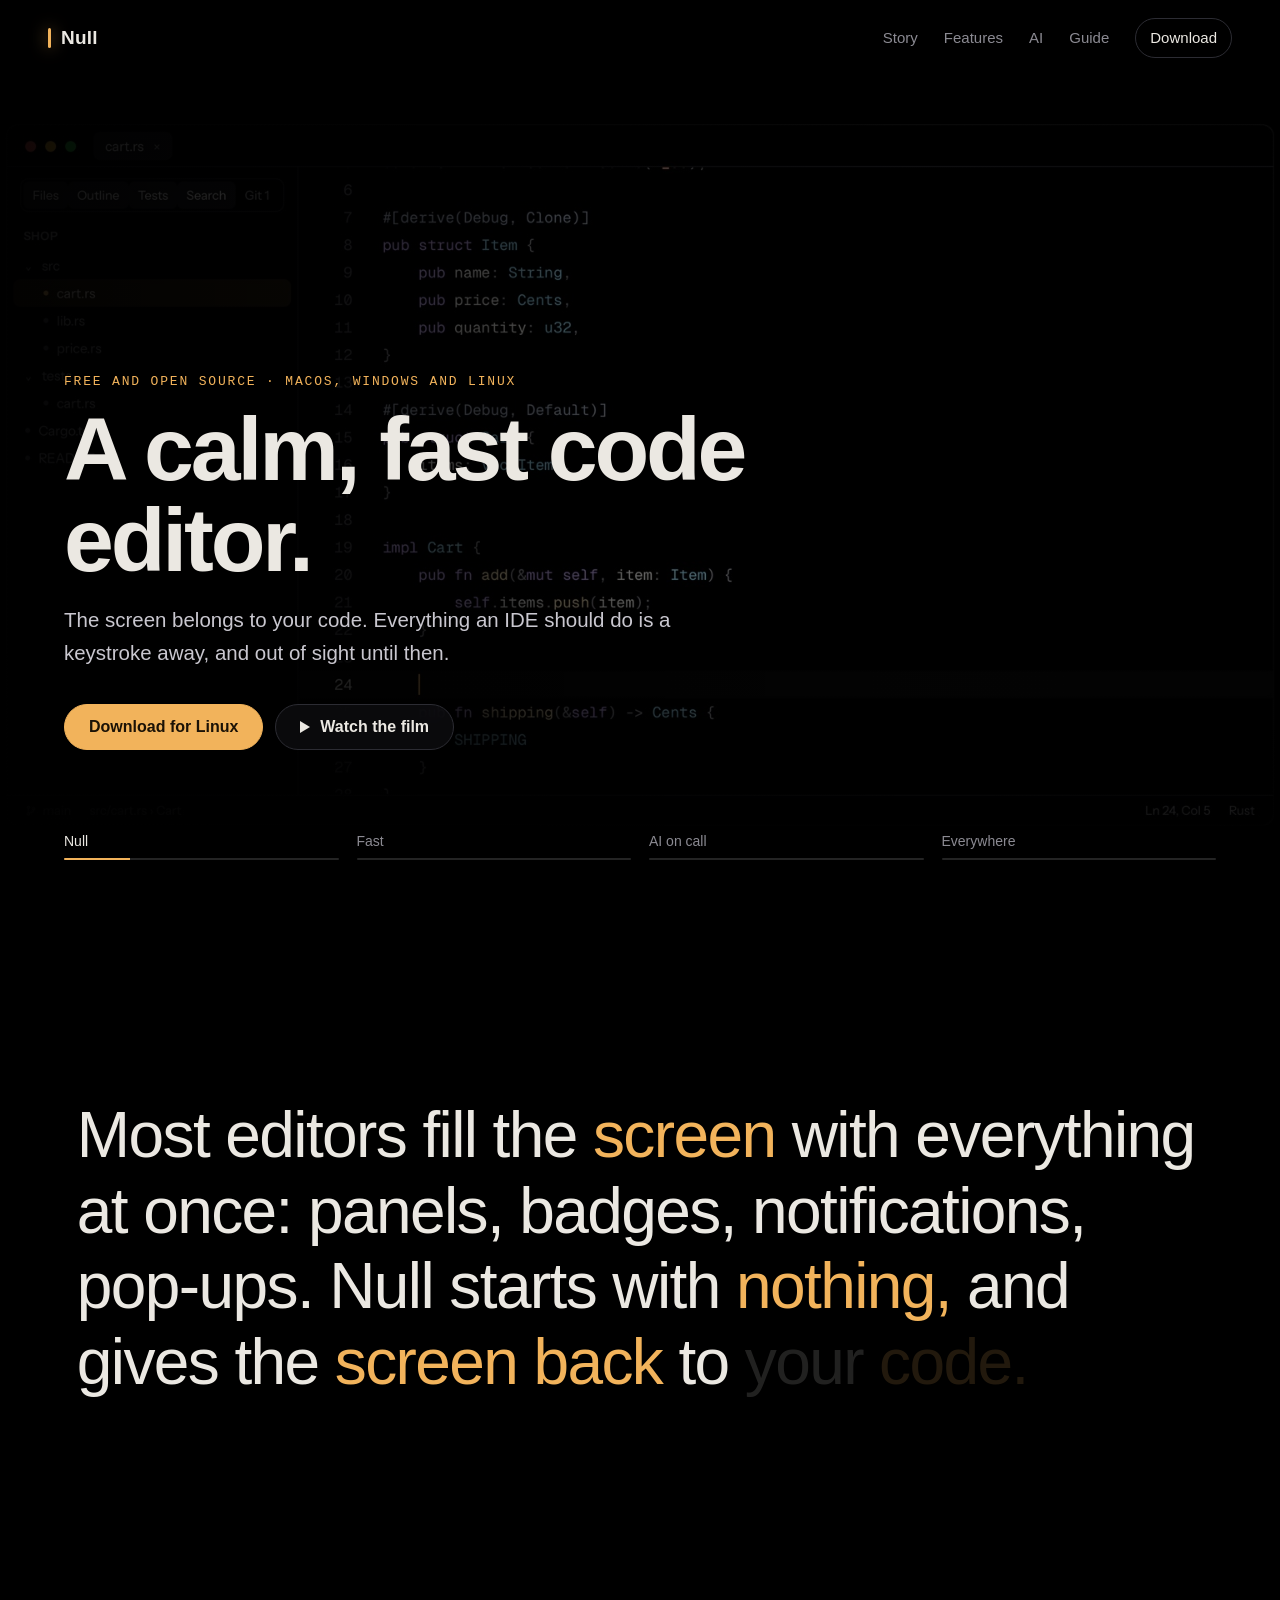
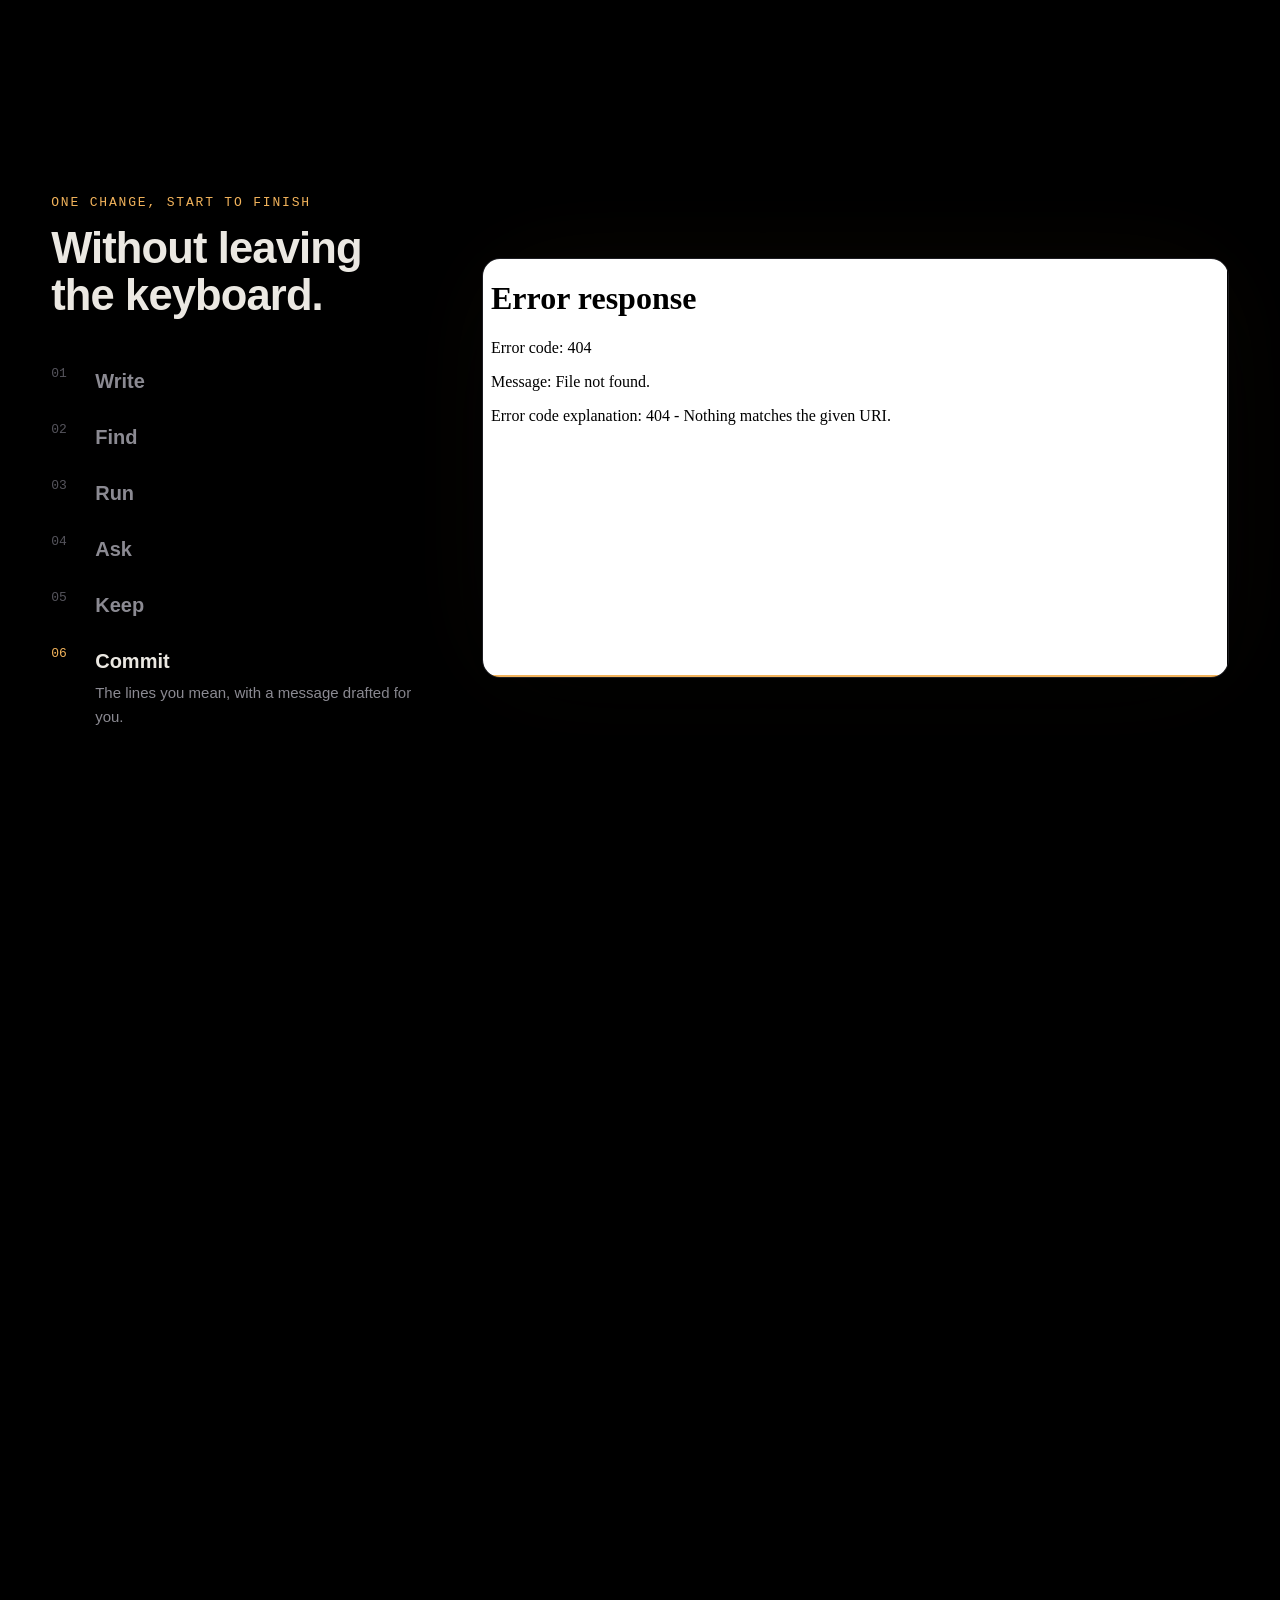
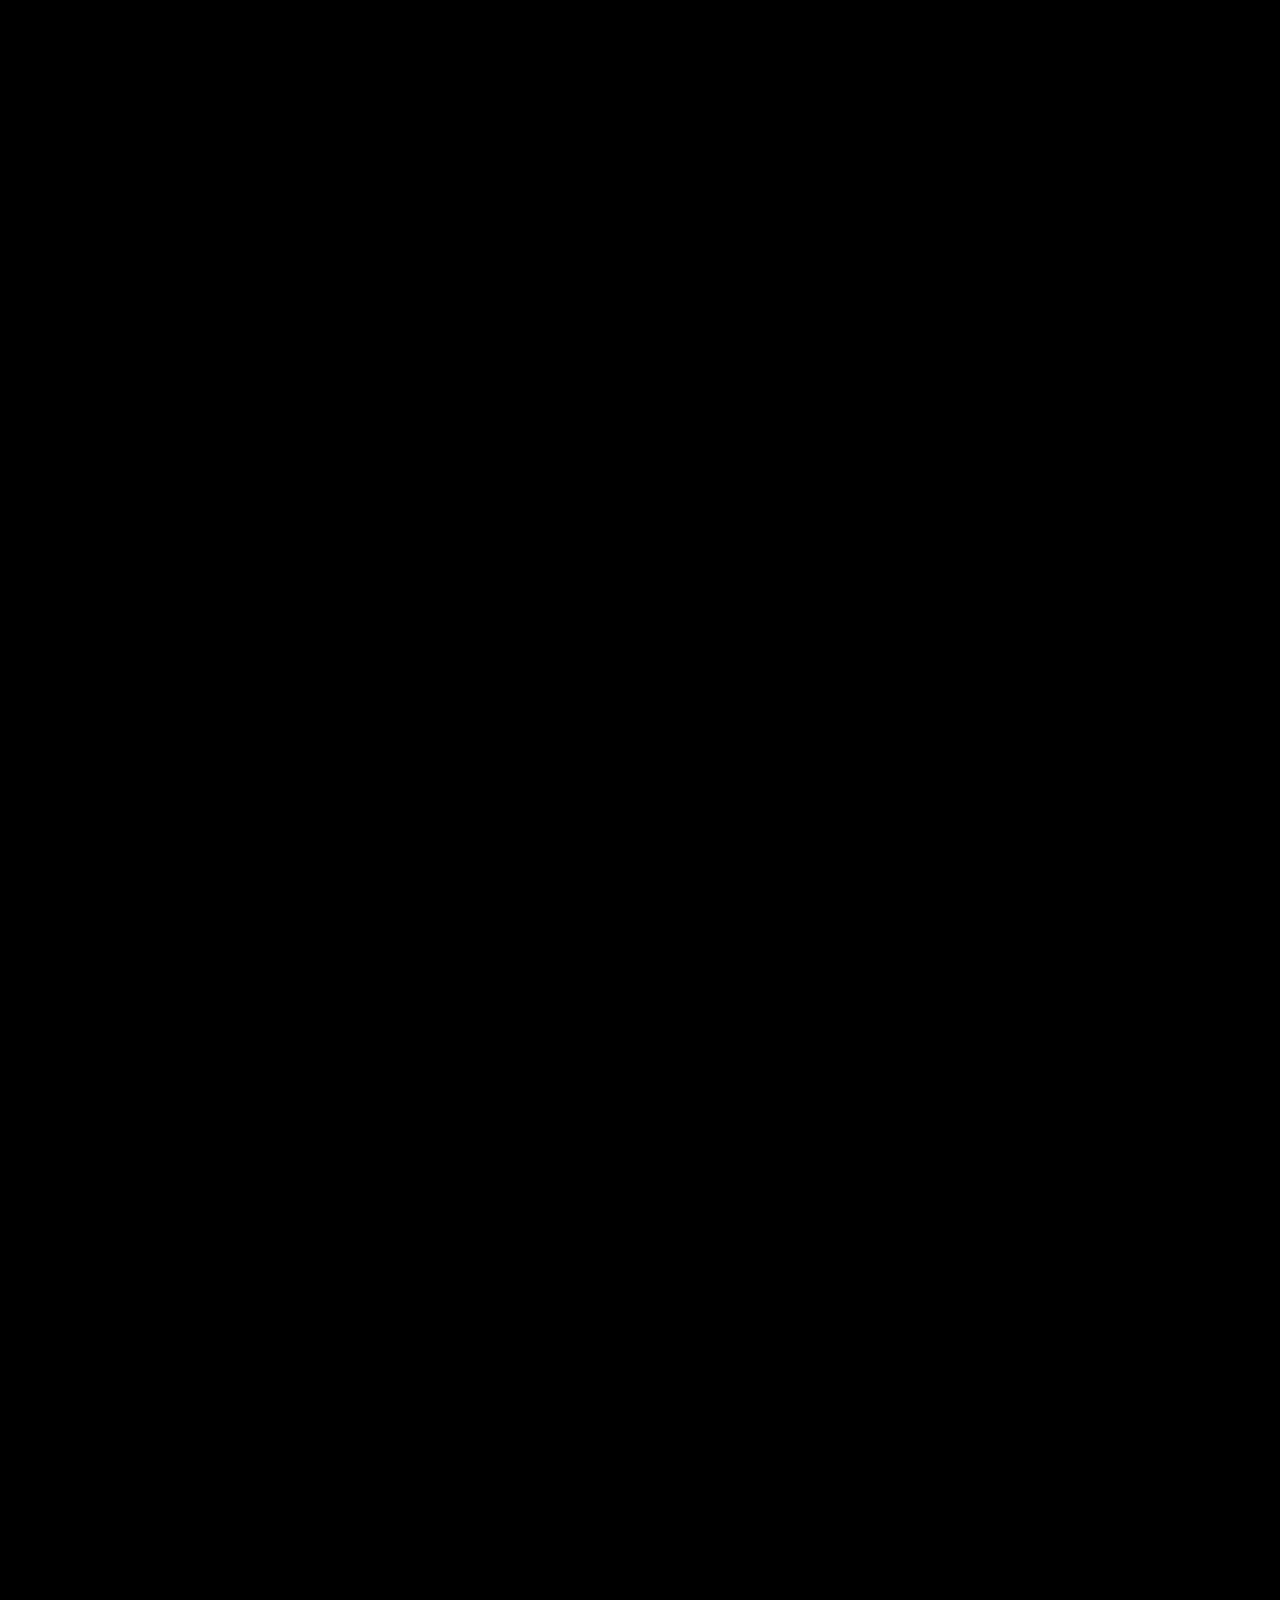
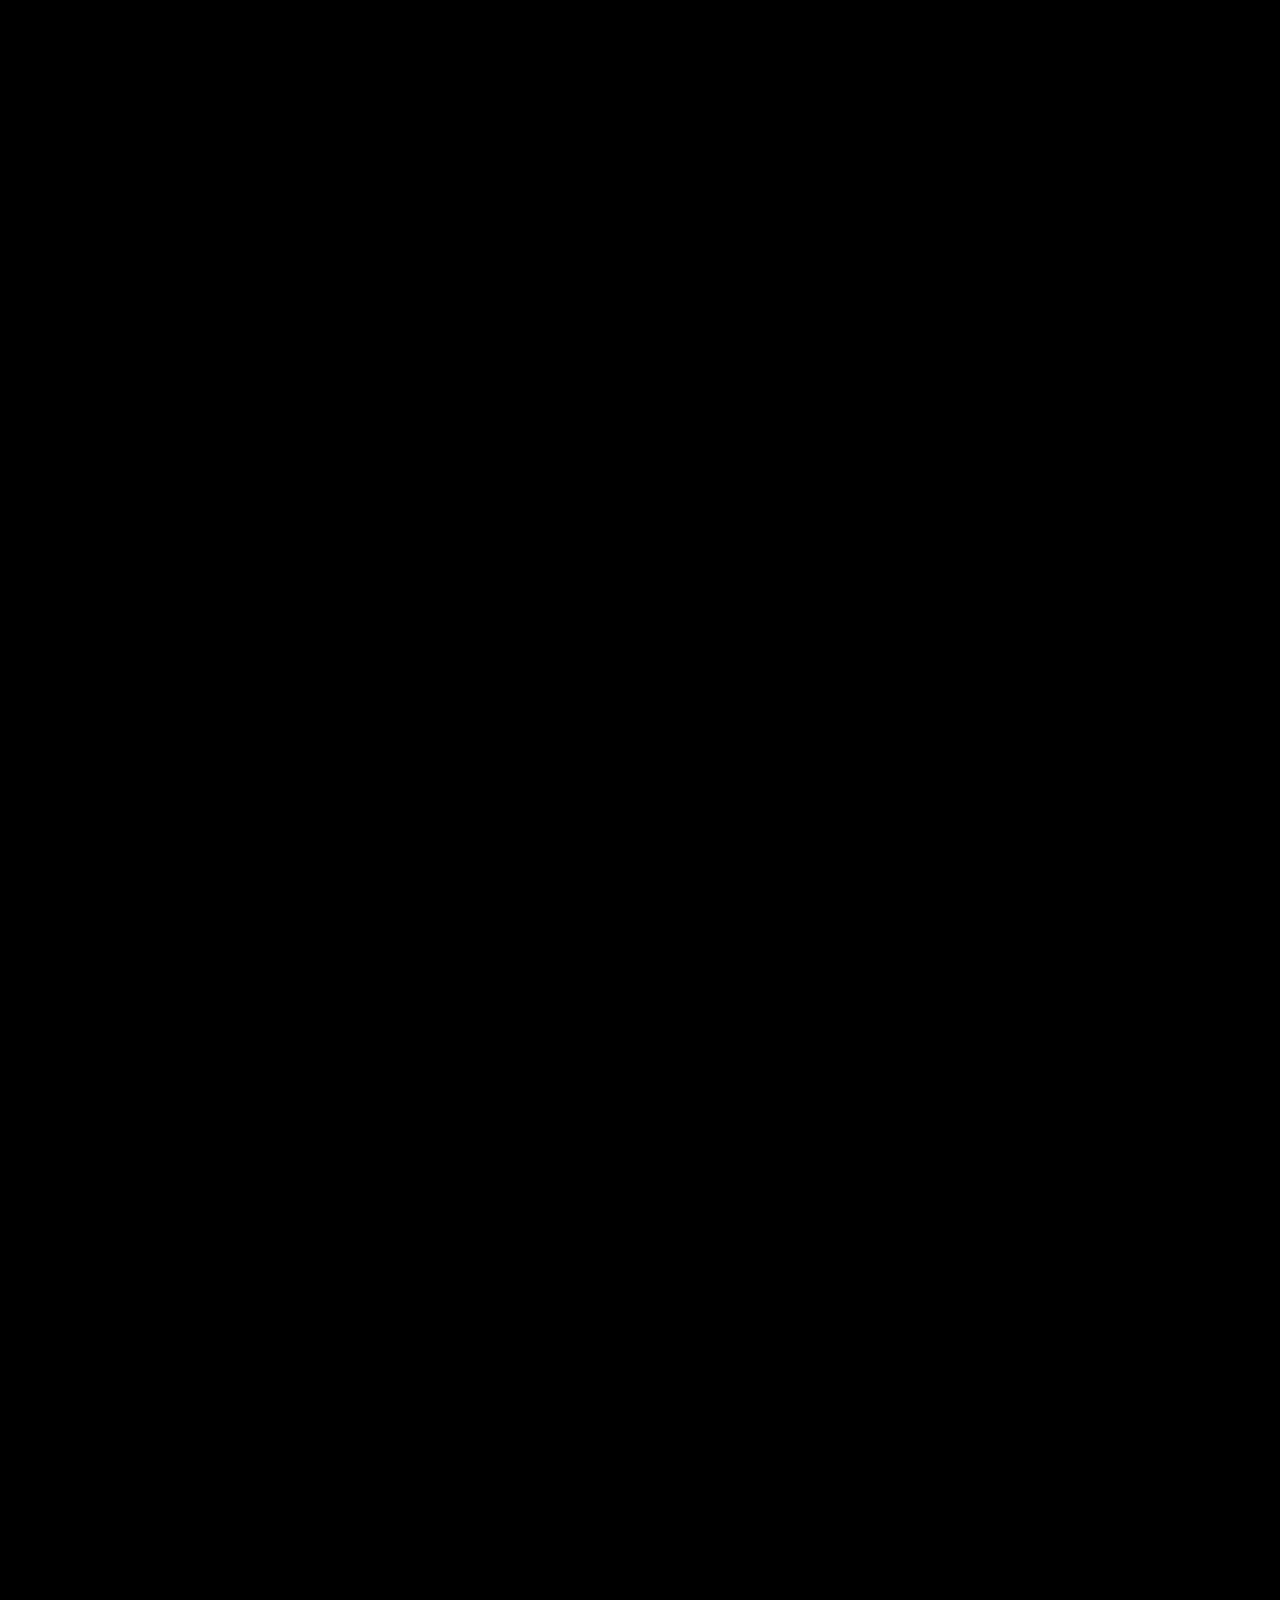
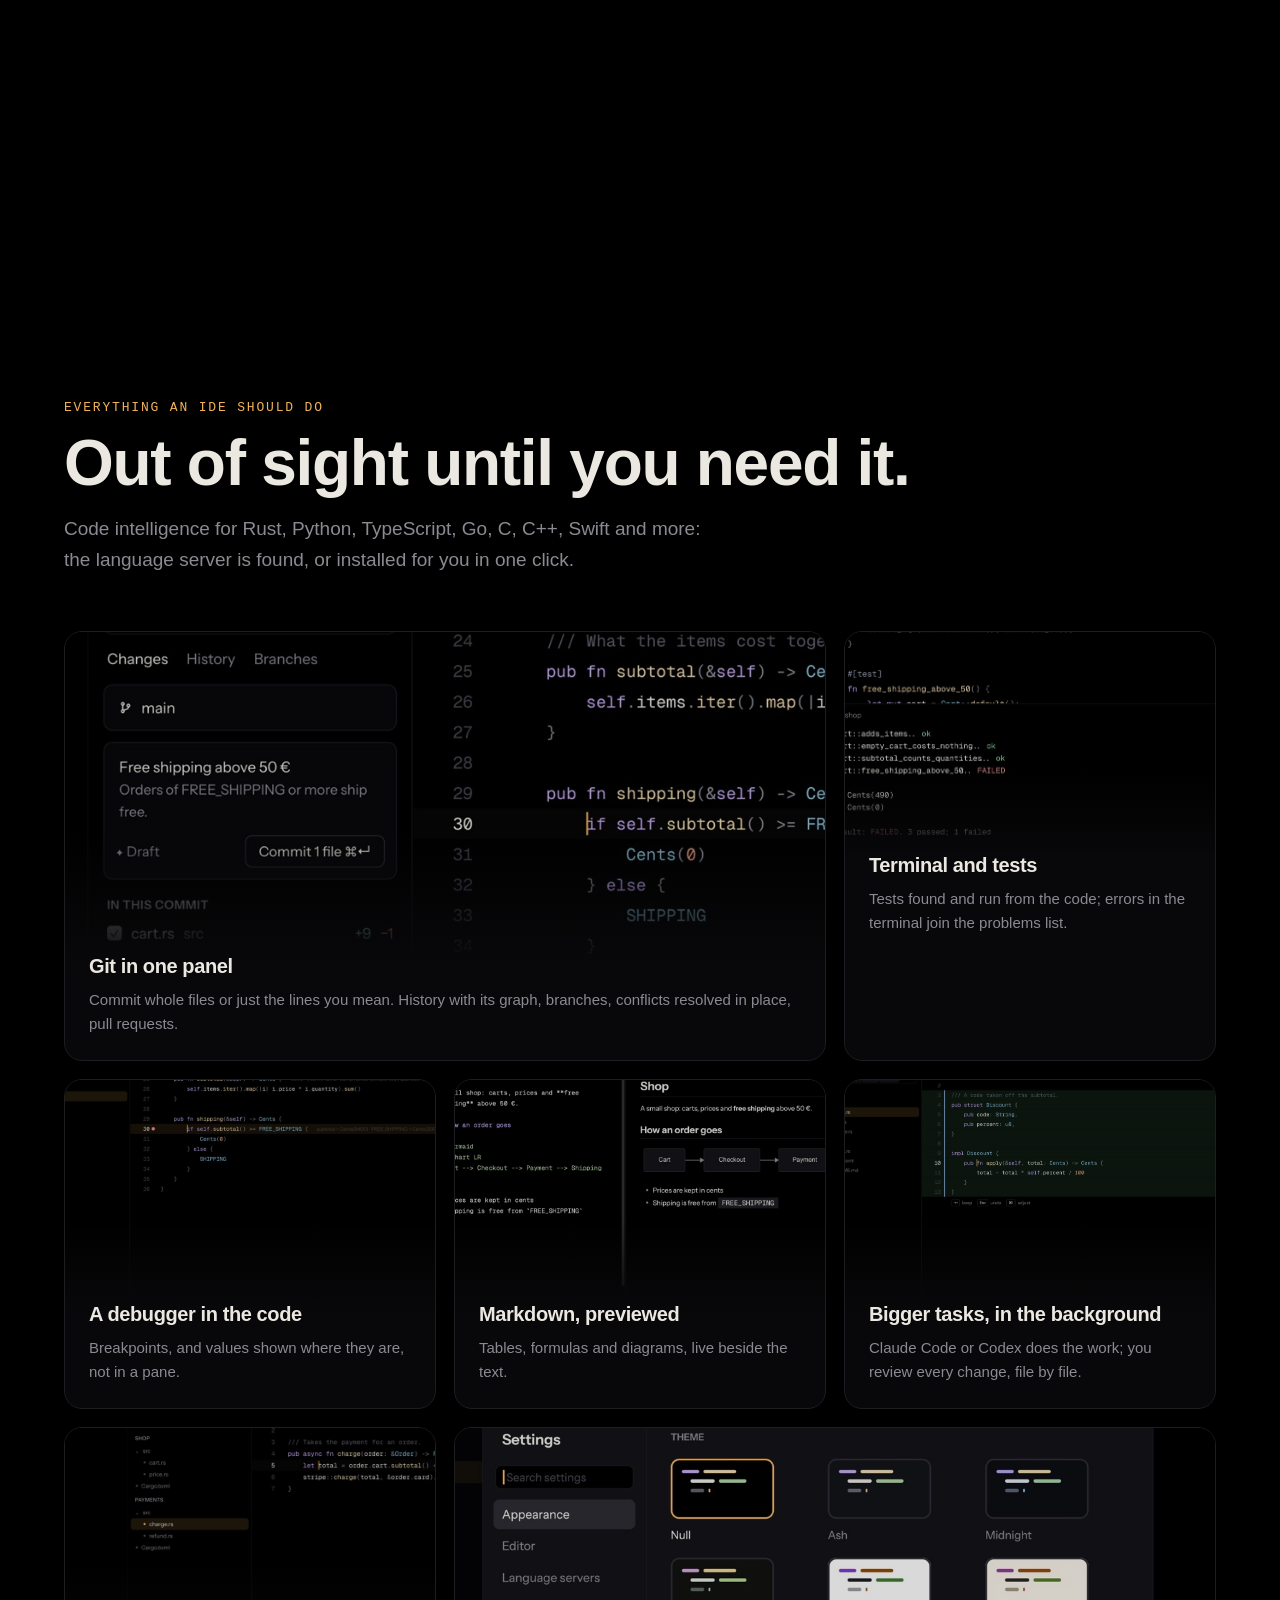
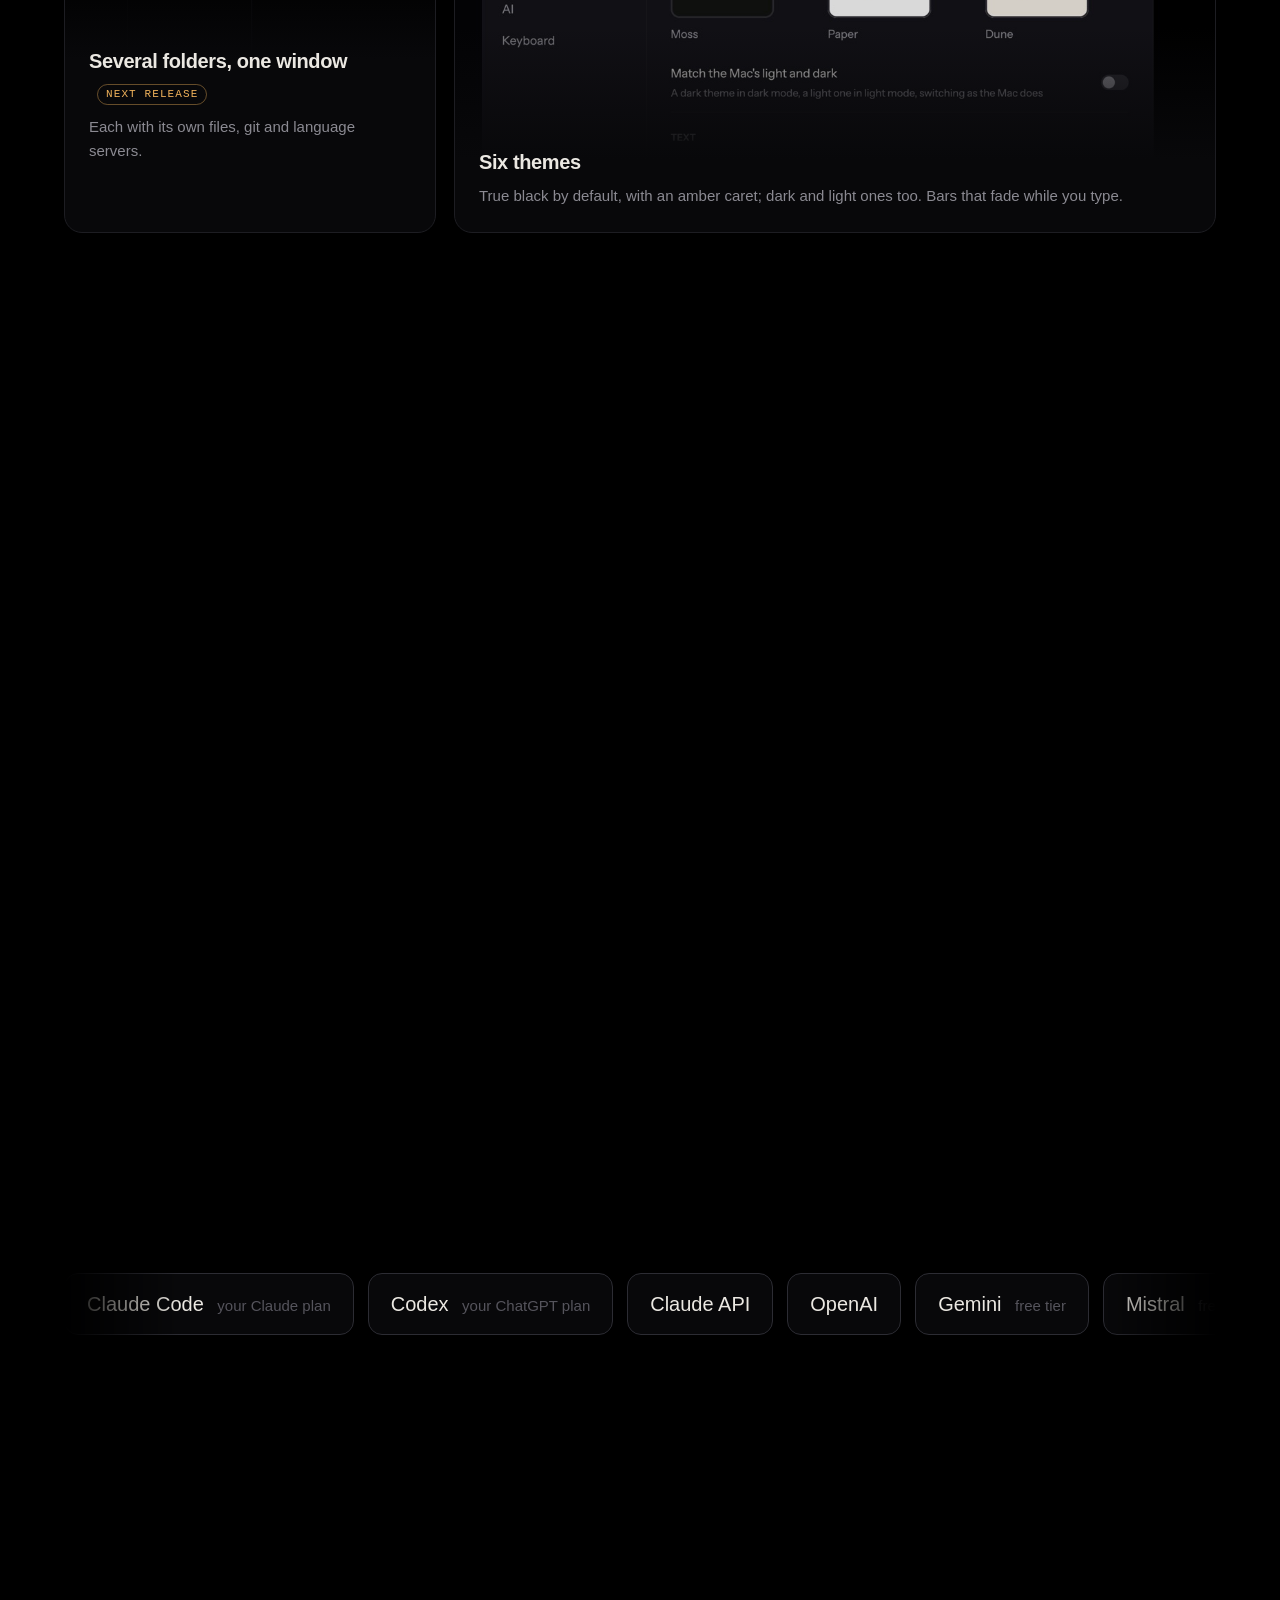
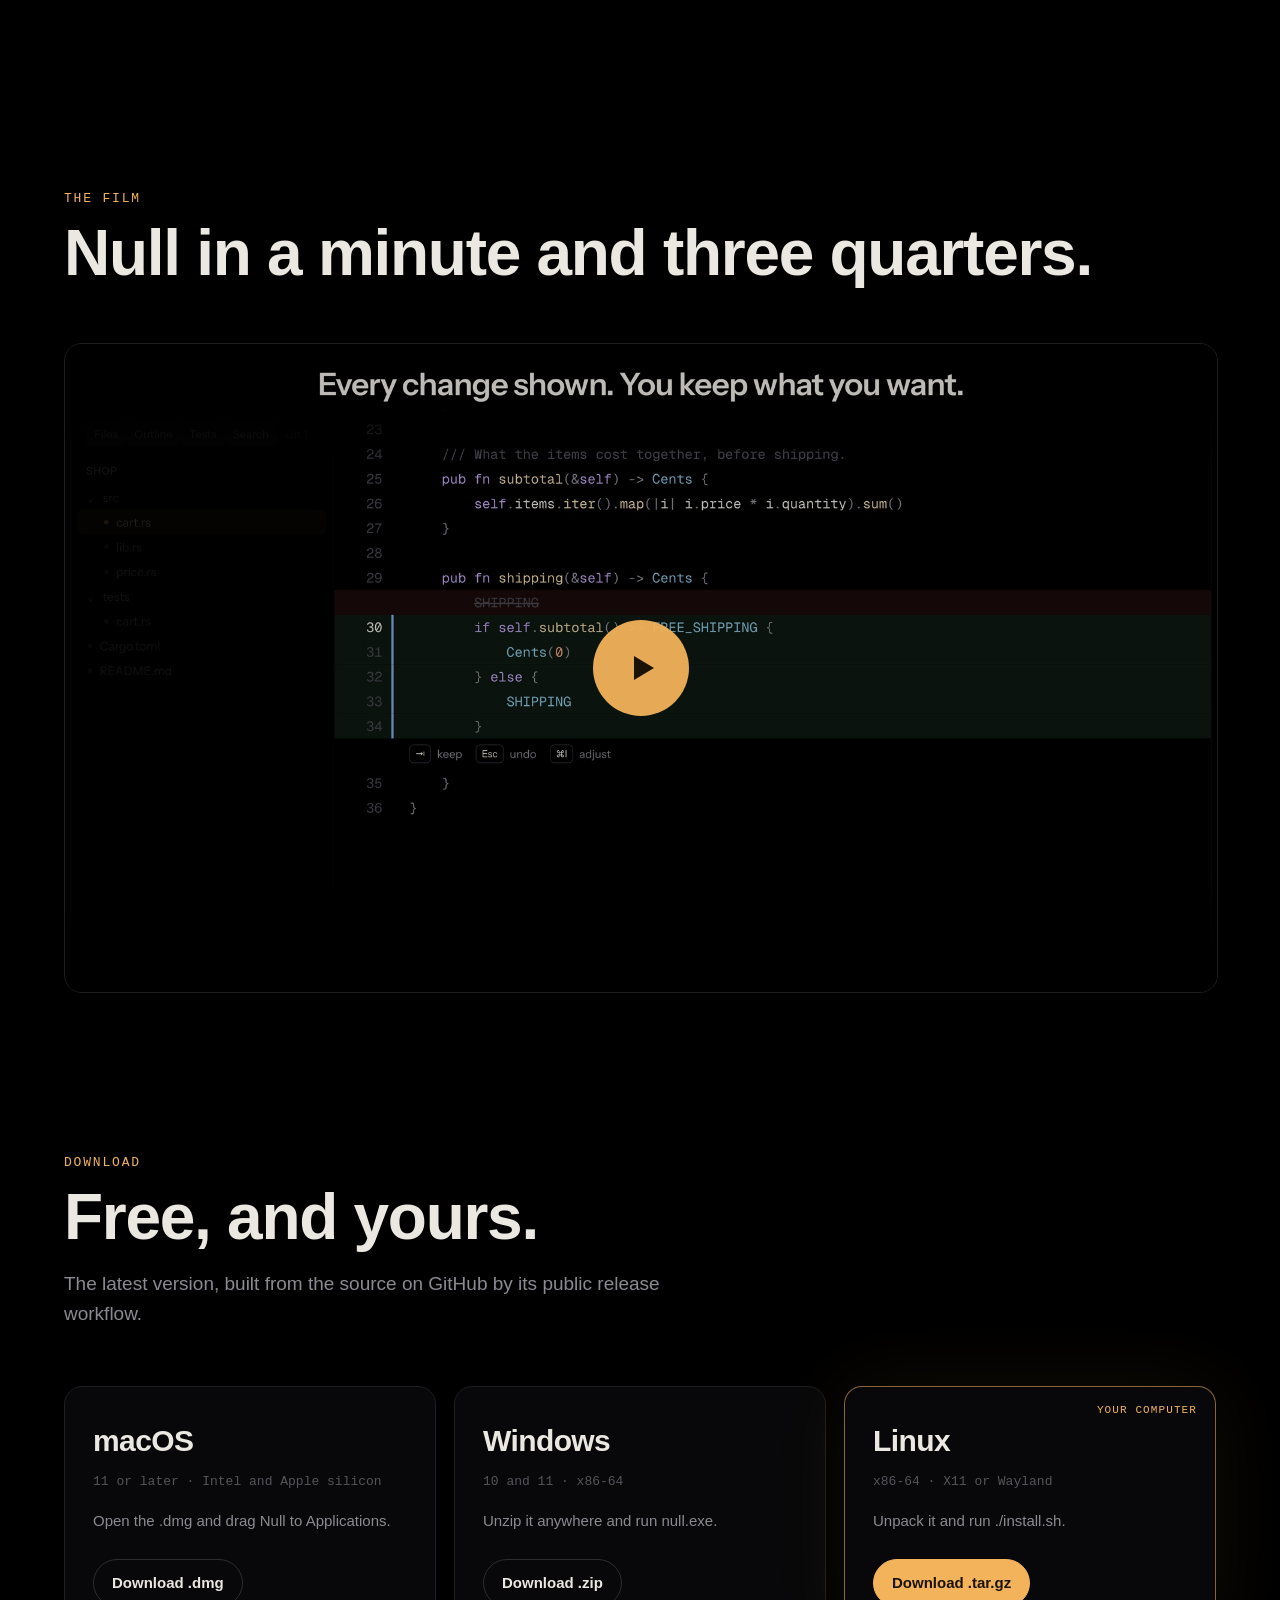
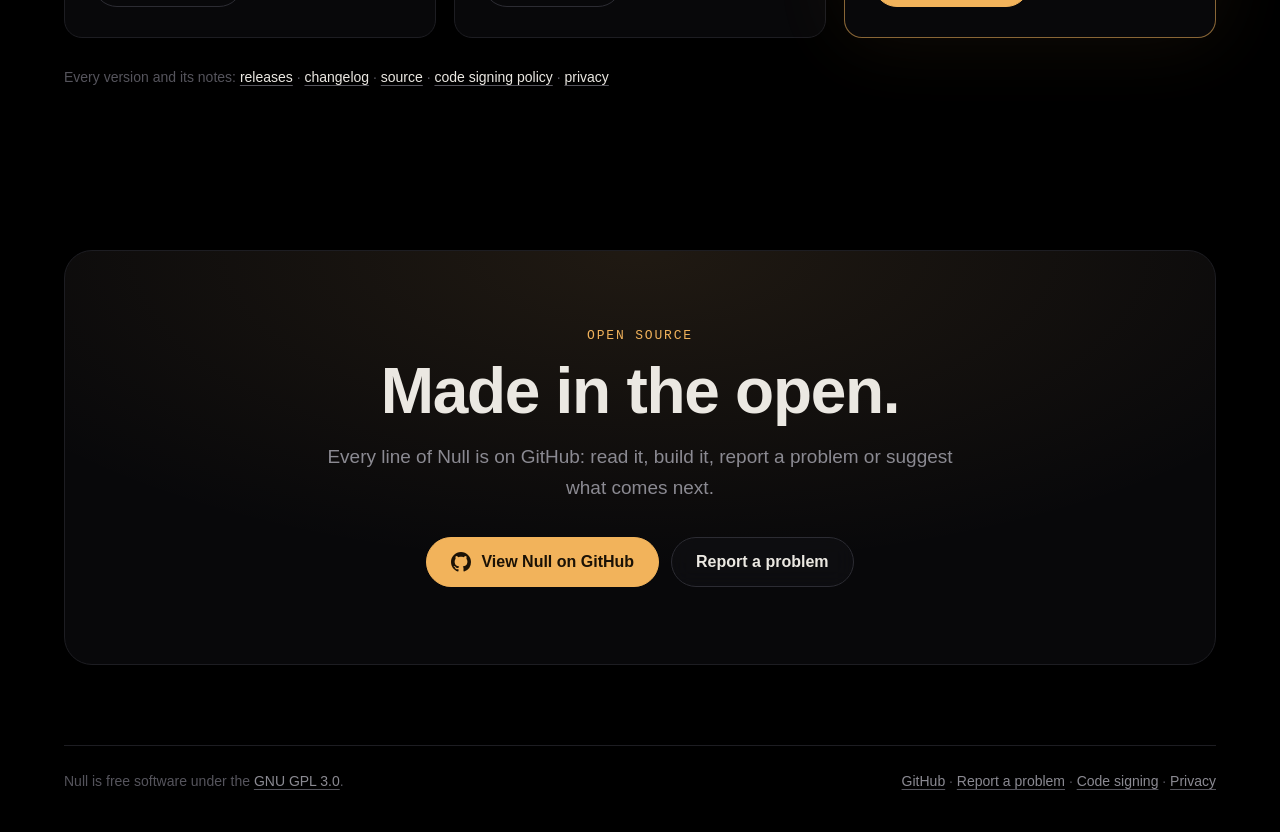
==== site/index.html @ bc2e4e91 "Merge pull request #382 from ShortPlanet3058/feature/website A new website, and Null under the GPL 3" ====
<!doctype html>
<html lang="en">
<head>
  <meta charset="utf-8">
  <meta name="viewport" content="width=device-width, initial-scale=1">
  <title>Null — a calm, fast code editor</title>
  <meta name="description" content="Null is a free, open-source code editor for macOS, Windows and Linux: the screen belongs to your code, and AI stays out of the way until you call it.">
  <meta name="theme-color" content="#000000">
  <meta property="og:title" content="Null — a calm, fast code editor">
  <meta property="og:description" content="The screen belongs to your code. AI is there when you call it, and nowhere when it's off.">
  <meta property="og:image" content="media/null-film-poster.jpg">
  <link rel="icon" href="icon.svg" type="image/svg+xml">
  <link rel="stylesheet" href="style.css">
</head>
<body>
  <header class="nav" id="nav">
    <a class="mark" href="#top" aria-label="Null"><span class="caret"></span>Null</a>
    <nav>
      <a href="#story">Story</a>
      <a href="#features">Features</a>
      <a href="#ai">AI</a>
      <a href="https://github.com/ShortPlanet3058/null-ide/blob/main/docs/guide.md">Guide</a>
      <a class="nav-cta" href="#download">Download</a>
    </nav>
  </header>

  <main id="top">
    <!-- The hero: a scene of the app behind each line, one after the other. -->
    <section class="hero" id="hero" aria-roledescription="carousel">
      <div class="slides" aria-hidden="true">
        <div class="slide on" data-label="Null"><video muted playsinline preload="auto" poster="media/calm.jpg" src="media/calm.mp4"></video></div>
        <div class="slide" data-label="Fast"><video muted playsinline preload="none" poster="media/fast.jpg" src="media/fast.mp4"></video></div>
        <div class="slide" data-label="AI on call"><video muted playsinline preload="none" poster="media/ai.jpg" src="media/ai.mp4"></video></div>
        <div class="slide" data-label="Everywhere"><video muted playsinline preload="none" poster="media/everywhere.jpg" src="media/everywhere.mp4"></video></div>
      </div>
      <div class="hero-shade"></div>
      <div class="hero-glow" id="glow"></div>
      <div class="hero-content">
        <div class="hero-copy" id="hero-copy">
          <div class="copy on">
            <p class="eyebrow">Free and open source · macOS, Windows and Linux</p>
            <h1>A calm, fast code editor.</h1>
            <p class="lead">The screen belongs to your code. Everything an IDE should do is a keystroke away, and out of sight until then.</p>
          </div>
          <div class="copy">
            <p class="eyebrow">Fast</p>
            <h1>Everything, one keystroke away.</h1>
            <p class="lead">Native, drawn on the GPU. ⌘P lists a 42,000-file project in a quarter of a second; ⌘K changes any setting or runs any command.</p>
          </div>
          <div class="copy">
            <p class="eyebrow">AI on call</p>
            <h1>AI when you ask. Nowhere when you don't.</h1>
            <p class="lead">Describe a change in your own words: it's written into your code as a diff to keep or undo. Off until you turn it on.</p>
          </div>
          <div class="copy">
            <p class="eyebrow">Everywhere</p>
            <h1>On the Mac, Windows and Linux.</h1>
            <p class="lead">The same quiet window on each, with six themes and the keys your hands already know.</p>
          </div>
        </div>
        <div class="buttons">
          <a class="button primary" href="#download" id="hero-download">Download Null</a>
          <button class="button ghost" type="button" data-film><span class="play"></span>Watch the film</button>
        </div>
      </div>
      <div class="hero-tabs" role="tablist" id="hero-tabs"></div>
    </section>

    <!-- The idea, word by word as you scroll. -->
    <section class="statement" aria-label="The idea">
      <p class="scrub" id="scrub">Most editors fill the screen with everything at once: panels, badges, notifications, pop-ups. Null starts with nothing, and gives the screen back to your code.</p>
    </section>

    <!-- One change, start to finish: the film's story, played by scrolling. -->
    <section class="story" id="story">
      <div class="story-pin">
        <div class="story-text">
          <p class="eyebrow">One change, start to finish</p>
          <h2>Without leaving the keyboard.</h2>
          <ol class="steps" id="steps">
            <li data-at="0"><b>Write</b><span>The bars fade while you type, and come back when you stop.</span></li>
            <li data-at="2"><b>Find</b><span>⌘P to any file, @ for any symbol.</span></li>
            <li data-at="4"><b>Run</b><span>The terminal is one key away; tests run from the code.</span></li>
            <li data-at="8"><b>Ask</b><span>AI is off until you want it. Then ⌘I, in plain words.</span></li>
            <li data-at="11"><b>Keep</b><span>Every change is shown in place: ⇥ keeps it, Esc undoes it.</span></li>
            <li data-at="13"><b>Commit</b><span>The lines you mean, with a message drafted for you.</span></li>
          </ol>
        </div>
        <div class="story-frame">
          <img class="story-poster" src="media/calm.jpg" alt="">
          <iframe id="film" title="Null, writing a change: scroll to play it" data-src="film/scripts/promo/promo.html?embed&amp;nocaptions" tabindex="-1"></iframe>
          <div class="story-progress"><div id="story-bar"></div></div>
        </div>
      </div>
    </section>

    <!-- What it does. -->
    <section class="features" id="features">
      <div class="section-head reveal">
        <p class="eyebrow">Everything an IDE should do</p>
        <h2>Out of sight until you need it.</h2>
        <p class="lead">Code intelligence for Rust, Python, TypeScript, Go, C, C++, Swift and more: the language server is found, or installed for you in one click.</p>
      </div>
      <div class="bento">
        <article class="card wide reveal"><div class="pic"><img loading="lazy" src="media/stills/commit.jpg" style="--zoom:1.8;--focus:8% 30%" alt="The Git panel with a commit message drafted"></div><div class="txt"><h3>Git in one panel</h3><p>Commit whole files or just the lines you mean. History with its graph, branches, conflicts resolved in place, pull requests.</p></div></article>
        <article class="card reveal"><div class="pic"><img loading="lazy" src="media/stills/run.jpg" style="--zoom:1.9;--focus:60% 82%" alt="The terminal running the tests"></div><div class="txt"><h3>Terminal and tests</h3><p>Tests found and run from the code; errors in the terminal join the problems list.</p></div></article>
        <article class="card reveal"><div class="pic"><img loading="lazy" src="media/stills/debug.jpg" style="--zoom:1.5;--focus:48% 50%" alt="Stopped at a breakpoint, values shown in the code"></div><div class="txt"><h3>A debugger in the code</h3><p>Breakpoints, and values shown where they are, not in a pane.</p></div></article>
        <article class="card reveal"><div class="pic"><img loading="lazy" src="media/stills/md.jpg" style="--zoom:1.55;--focus:88% 28%" alt="Markdown with its live preview and a diagram"></div><div class="txt"><h3>Markdown, previewed</h3><p>Tables, formulas and diagrams, live beside the text.</p></div></article>
        <article class="card reveal"><div class="pic"><img loading="lazy" src="media/stills/tasks.jpg" style="--zoom:1.45;--focus:45% 38%" alt="An AI task's changes to review"></div><div class="txt"><h3>Bigger tasks, in the background</h3><p>Claude Code or Codex does the work; you review every change, file by file.</p></div></article>
        <article class="card reveal"><div class="pic"><img loading="lazy" src="media/stills/folders.jpg" style="--zoom:1.75;--focus:8% 30%" alt="Two projects in one window"></div><div class="txt"><h3>Several folders, one window <em>next release</em></h3><p>Each with its own files, git and language servers.</p></div></article>
        <article class="card wide reveal"><div class="pic"><img loading="lazy" src="media/stills/themes.jpg" style="--zoom:1.45;--focus:55% 26%" alt="The six themes in Settings"></div><div class="txt"><h3>Six themes</h3><p>True black by default, with an amber caret; dark and light ones too. Bars that fade while you type.</p></div></article>
        <article class="card reveal"><div class="pic"><img loading="lazy" src="media/stills/keyboard.jpg" style="--zoom:1.7;--focus:62% 22%" alt="Keymap presets in Settings"></div><div class="txt"><h3>Keys you already know</h3><p>VS Code, JetBrains, Sublime Text, Zed, or Vim.</p></div></article>
        <article class="card reveal"><div class="pic"><img loading="lazy" src="media/stills/vim.jpg" style="--zoom:1.5;--focus:42% 82%" alt="Vim's visual mode in Null"></div><div class="txt"><h3>Vim, properly</h3><p>Modes, motions, text objects, registers, macros.</p></div></article>
        <article class="card plain reveal"><div class="txt"><h3>Never lose work</h3><p>Unsaved changes survive a crash, every save is kept for a month, and files changed on disk are never silently written over.</p></div></article>
        <article class="card plain full reveal"><div class="txt"><h3>Private</h3><p>No telemetry, no accounts. Nothing leaves your computer unless you ask it to.</p></div></article>
      </div>
      <div class="numbers reveal" id="numbers">
        <div><b data-count="42000">0</b><span>files listed in a quarter of a second</span></div>
        <div><b data-count="14">0</b><span>languages highlighted, more coloured</span></div>
        <div><b data-count="6">0</b><span>themes, and six sets of keys</span></div>
        <div><b data-count="3">0</b><span>platforms, one quiet window</span></div>
      </div>
    </section>

    <!-- AI your way. -->
    <section class="ai" id="ai">
      <div class="section-head reveal">
        <p class="eyebrow">AI your way</p>
        <h2>A tool, not a co-pilot.</h2>
        <p class="lead">Off until you turn it on. When it's on, it never changes your code without showing you the change.</p>
      </div>
      <div class="marquee" aria-label="Where answers can come from">
        <div class="track"><span>Claude Code <i>your Claude plan</i></span><span>Codex <i>your ChatGPT plan</i></span><span>Claude API</span><span>OpenAI</span><span>Gemini <i>free tier</i></span><span>Mistral <i>free tier</i></span><span>Groq <i>free tier</i></span><span>OpenRouter</span><span>NVIDIA</span><span>Ollama <i>on your computer</i></span></div>
        <div class="track" aria-hidden="true"><span>Claude Code <i>your Claude plan</i></span><span>Codex <i>your ChatGPT plan</i></span><span>Claude API</span><span>OpenAI</span><span>Gemini <i>free tier</i></span><span>Mistral <i>free tier</i></span><span>Groq <i>free tier</i></span><span>OpenRouter</span><span>NVIDIA</span><span>Ollama <i>on your computer</i></span></div>
      </div>
      <div class="three">
        <div class="reveal"><span class="k">⌘I</span><h3>Change code where it is</h3><p>Describe a change; it's written in as a diff to keep with ⇥ or undo with Esc.</p></div>
        <div class="reveal"><span class="k">✦</span><h3>Bigger tasks, reviewed</h3><p>Hand a task to Claude Code or Codex. Its changes come back as a list to review, change by change.</p></div>
        <div class="reveal"><span class="k">○</span><h3>Or none at all</h3><p>With AI off there's no button, no badge, no dot. Just your code.</p></div>
      </div>
    </section>

    <!-- The film. -->
    <section class="film" id="film-section">
      <div class="section-head reveal">
        <p class="eyebrow">The film</p>
        <h2>Null in a minute and three quarters.</h2>
      </div>
      <button class="film-card reveal" type="button" data-film aria-label="Watch the film">
        <img loading="lazy" src="media/null-film-poster.jpg" alt="">
        <span class="film-play"><span class="play"></span></span>
      </button>
    </section>

    <!-- Download. -->
    <section class="download" id="download">
      <div class="section-head reveal">
        <p class="eyebrow">Download</p>
        <h2>Free, and yours.</h2>
        <p class="lead">The latest version, built from the source on GitHub by its public release workflow.</p>
      </div>
      <div class="platforms">
        <a class="platform reveal" data-os="mac" href="https://github.com/ShortPlanet3058/null-ide/releases/latest/download/Null-macos.dmg">
          <span class="os">macOS</span><span class="req">11 or later · Intel and Apple silicon</span><span class="how">Open the .dmg and drag Null to Applications.</span><span class="get">Download .dmg</span>
        </a>
        <a class="platform reveal" data-os="windows" href="https://github.com/ShortPlanet3058/null-ide/releases/latest/download/null-windows-x86_64.zip">
          <span class="os">Windows</span><span class="req">10 and 11 · x86-64</span><span class="how">Unzip it anywhere and run null.exe.</span><span class="get">Download .zip</span>
        </a>
        <a class="platform reveal" data-os="linux" href="https://github.com/ShortPlanet3058/null-ide/releases/latest/download/null-linux-x86_64.tar.gz">
          <span class="os">Linux</span><span class="req">x86-64 · X11 or Wayland</span><span class="how">Unpack it and run ./install.sh.</span><span class="get">Download .tar.gz</span>
        </a>
      </div>
      <p class="small reveal">Every version and its notes: <a href="https://github.com/ShortPlanet3058/null-ide/releases">releases</a> ·
        <a href="https://github.com/ShortPlanet3058/null-ide/blob/main/CHANGELOG.md">changelog</a> ·
        <a href="https://github.com/ShortPlanet3058/null-ide">source</a> · <a href="code-signing.html">code signing policy</a> · <a href="privacy.html">privacy</a></p>
    </section>
  </main>

  <section class="open reveal" aria-label="Open source">
    <p class="eyebrow">Open source</p>
    <h2>Made in the open.</h2>
    <p class="lead">Every line of Null is on GitHub: read it, build it, report a problem or suggest what comes next.</p>
    <div class="buttons">
      <a class="button primary" href="https://github.com/ShortPlanet3058/null-ide">
        <svg width="20" height="20" viewBox="0 0 16 16" aria-hidden="true"><path fill="currentColor" d="M8 0C3.58 0 0 3.58 0 8c0 3.54 2.29 6.53 5.47 7.59.4.07.55-.17.55-.38 0-.19-.01-.82-.01-1.49-2.01.37-2.53-.49-2.69-.94-.09-.23-.48-.94-.82-1.13-.28-.15-.68-.52-.01-.53.63-.01 1.08.58 1.23.82.72 1.21 1.87.87 2.33.66.07-.52.28-.87.51-1.07-1.78-.2-3.64-.89-3.64-3.95 0-.87.31-1.59.82-2.15-.08-.2-.36-1.02.08-2.12 0 0 .67-.21 2.2.82.64-.18 1.32-.27 2-.27.68 0 1.36.09 2 .27 1.53-1.04 2.2-.82 2.2-.82.44 1.1.16 1.92.08 2.12.51.56.82 1.27.82 2.15 0 3.07-1.87 3.75-3.65 3.95.29.25.54.73.54 1.48 0 1.07-.01 1.93-.01 2.2 0 .21.15.46.55.38A8.01 8.01 0 0 0 16 8c0-4.42-3.58-8-8-8z"/></svg>
        View Null on GitHub
      </a>
      <a class="button ghost" href="https://github.com/ShortPlanet3058/null-ide/issues">Report a problem</a>
    </div>
  </section>

  <footer class="foot">
    <div class="foot-row">
      <span>Null is free software under the <a href="https://github.com/ShortPlanet3058/null-ide/blob/main/LICENSE">GNU GPL 3.0</a>.</span>
      <span><a href="https://github.com/ShortPlanet3058/null-ide">GitHub</a> · <a href="https://github.com/ShortPlanet3058/null-ide/issues">Report a problem</a> · <a href="code-signing.html">Code signing</a> · <a href="privacy.html">Privacy</a></span>
    </div>
  </footer>

  <!-- The film, over the page. -->
  <div class="modal" id="modal" role="dialog" aria-modal="true" aria-label="Null, the film" hidden>
    <button class="modal-close" type="button" aria-label="Close">✕</button>
    <video id="modal-video" controls playsinline preload="none" poster="media/null-film-poster.jpg" src="media/null-film.mp4"></video>
  </div>

  <script src="site.js"></script>
</body>
</html>
---- site/style.css ----
/* Null's site: the editor's own look, true black with an amber caret, its own fonts. */
@font-face { font-family: "Instrument Sans"; font-weight: 400; font-display: swap; src: url("fonts/InstrumentSans-Regular.ttf"); }
@font-face { font-family: "Instrument Sans"; font-weight: 500; font-display: swap; src: url("fonts/InstrumentSans-Medium.ttf"); }
@font-face { font-family: "Instrument Sans"; font-weight: 600; font-display: swap; src: url("fonts/InstrumentSans-SemiBold.ttf"); }
@font-face { font-family: "Geist Mono"; font-weight: 400; font-display: swap; src: url("fonts/GeistMono-Regular.ttf"); }
@font-face { font-family: "Geist Mono"; font-weight: 500; font-display: swap; src: url("fonts/GeistMono-Medium.ttf"); }

:root {
  --bg: #000;
  --surface: #08080a;
  --raised: #111114;
  --line: #1d1d22;
  --line-2: #2c2c33;
  --text: #ebe8e2;
  --soft: #c9c7cf;
  --muted: #8b8a92;
  --faint: #55545c;
  --amber: #f2b35b;
  --amber-ink: #1b1206;
  --radius: 18px;
  --ease: cubic-bezier(.2, .8, .2, 1);
  --ui: "Instrument Sans", -apple-system, BlinkMacSystemFont, "Segoe UI", Arial, sans-serif;
  --mono: "Geist Mono", ui-monospace, "SF Mono", Menlo, Consolas, monospace;
  color-scheme: dark;
}

* { box-sizing: border-box; }
html { scroll-behavior: smooth; }
html, body { margin: 0; background: var(--bg); color: var(--text); }
body { font: 17px/1.6 var(--ui); -webkit-font-smoothing: antialiased; overflow-x: hidden; }
::selection { background: rgba(242, 179, 91, .25); }
a { color: var(--text); text-decoration-color: var(--faint); text-underline-offset: 3px; }
a:hover { text-decoration-color: var(--amber); }
code { font-family: var(--mono); font-size: .9em; }
h1, h2, h3 { margin: 0; font-weight: 600; letter-spacing: -0.02em; }
img, video { display: block; }

.caret { display: inline-block; width: 3px; height: .95em; border-radius: 2px; background: var(--amber); box-shadow: 0 0 16px rgba(242,179,91,.7); vertical-align: -0.12em; animation: blink 1.06s steps(1) infinite; }
@keyframes blink { 50% { opacity: 0; } }

.eyebrow { margin: 0 0 14px; font: 500 13px/1.2 var(--mono); letter-spacing: .14em; text-transform: uppercase; color: var(--amber); }
.lead { color: var(--muted); font-size: 19px; max-width: 640px; margin: 18px 0 0; }
.small { color: var(--faint); font-size: 14px; }

/* ---------- nav ---------- */
.nav { position: fixed; z-index: 50; top: 0; left: 0; right: 0; display: flex; align-items: center; justify-content: space-between; padding: 18px clamp(16px, 4vw, 48px); transition: background .4s var(--ease), border-color .4s, padding .4s var(--ease); border-bottom: 1px solid transparent; }
.nav.solid { background: rgba(0, 0, 0, .72); backdrop-filter: blur(18px) saturate(1.4); -webkit-backdrop-filter: blur(18px) saturate(1.4); border-color: var(--line); padding-top: 12px; padding-bottom: 12px; }
.mark { display: flex; align-items: center; gap: 10px; font-weight: 600; font-size: 19px; text-decoration: none; letter-spacing: .01em; }
.mark .caret { height: 20px; }
.nav nav { display: flex; align-items: center; gap: 26px; }
.nav nav a { color: var(--muted); text-decoration: none; font-size: 15px; transition: color .2s; }
.nav nav a:hover { color: var(--text); }
.nav .nav-cta { color: var(--text); border: 1px solid var(--line-2); padding: 7px 14px; border-radius: 999px; }
.nav .nav-cta:hover { border-color: var(--amber); }

/* ---------- buttons ---------- */
.buttons { display: flex; gap: 12px; flex-wrap: wrap; margin-top: 34px; }
.button { display: inline-flex; align-items: center; gap: 10px; padding: 14px 24px; border-radius: 999px; font: 600 16px/1 var(--ui); text-decoration: none; cursor: pointer; border: 1px solid var(--line-2); background: rgba(17,17,20,.6); color: var(--text); backdrop-filter: blur(10px); transition: transform .3s var(--ease), box-shadow .3s var(--ease), background .3s, border-color .3s; }
.button:hover { transform: translateY(-2px); border-color: var(--muted); }
.button.primary { background: var(--amber); color: var(--amber-ink); border-color: var(--amber); }
.button.primary:hover { box-shadow: 0 10px 40px rgba(242,179,91,.35); }
.play { display: inline-block; width: 0; height: 0; border-style: solid; border-width: 6px 0 6px 10px; border-color: transparent transparent transparent currentColor; }

/* ---------- hero ---------- */
.hero { position: relative; height: 100vh; height: 100svh; min-height: 640px; overflow: hidden; display: flex; align-items: flex-end; }
.slides, .slide, .slide video { position: absolute; inset: 0; width: 100%; height: 100%; }
.slide { opacity: 0; transition: opacity 1.2s var(--ease); }
.slide video { object-fit: cover; transform: scale(1.08); transition: transform 9s linear; }
.slide.on { opacity: 1; }
.slide.on video { transform: scale(1); }
.hero-shade { position: absolute; inset: 0; background:
  linear-gradient(90deg, rgba(0,0,0,.92) 0%, rgba(0,0,0,.72) 38%, rgba(0,0,0,.18) 72%, rgba(0,0,0,.35) 100%),
  linear-gradient(0deg, #000 0%, rgba(0,0,0,0) 38%),
  linear-gradient(180deg, rgba(0,0,0,.65) 0%, rgba(0,0,0,0) 22%); }
.hero-glow { position: absolute; width: 640px; height: 640px; border-radius: 50%; left: 0; top: 0; pointer-events: none; background: radial-gradient(circle, rgba(242,179,91,.09), rgba(242,179,91,0) 62%); transform: translate(-50%, -50%); opacity: 0; transition: opacity .6s; }
.hero:hover .hero-glow { opacity: 1; }
.hero-content { position: relative; z-index: 2; width: 100%; max-width: 1280px; margin: 0 auto; padding: 0 clamp(16px, 5vw, 64px) 150px; }
.hero-copy { position: relative; min-height: 290px; max-width: 760px; }
.copy { position: absolute; left: 0; right: 0; bottom: 0; pointer-events: none; }
.copy > * { opacity: 0; transform: translateY(18px); transition: opacity .5s var(--ease), transform .7s var(--ease); }
.copy.on { pointer-events: auto; }
.copy.on > * { opacity: 1; transform: none; }
.copy.on > :nth-child(2) { transition-delay: .08s; }
.copy.on > :nth-child(3) { transition-delay: .16s; }
.hero h1 { font-size: clamp(42px, 7vw, 92px); line-height: 1.02; letter-spacing: -0.035em; }
.hero .lead { color: var(--soft); font-size: clamp(17px, 1.6vw, 21px); }
.hero-tabs { position: absolute; z-index: 3; left: 0; right: 0; bottom: 40px; max-width: 1280px; margin: 0 auto; padding: 0 clamp(16px, 5vw, 64px); display: grid; grid-template-columns: repeat(4, 1fr); gap: 18px; }
.hero-tabs button { all: unset; cursor: pointer; display: flex; flex-direction: column; gap: 10px; font: 500 14px/1 var(--ui); color: var(--muted); transition: color .3s; }
.hero-tabs button:hover, .hero-tabs button[aria-selected="true"] { color: var(--text); }
.hero-tabs button:focus-visible { outline: 2px solid var(--amber); outline-offset: 6px; border-radius: 4px; }
.hero-tabs .bar { height: 2px; border-radius: 2px; background: rgba(255,255,255,.14); overflow: hidden; }
.hero-tabs .bar i { display: block; height: 100%; width: 0; background: var(--amber); }

/* ---------- statement ---------- */
.statement { padding: 22vh clamp(16px, 6vw, 80px); max-width: 1280px; margin: 0 auto; }
.scrub { margin: 0; font-size: clamp(32px, 5vw, 64px); line-height: 1.18; font-weight: 500; letter-spacing: -0.025em; }
.scrub span { color: var(--text); opacity: .14; transition: opacity .35s linear; }
.scrub span.lit { opacity: 1; }
.scrub span.key { color: var(--amber); }

/* ---------- story ---------- */
.story { position: relative; height: 560vh; }
.story-pin { position: sticky; top: 0; height: 100vh; height: 100svh; display: grid; grid-template-columns: minmax(280px, 380px) 1fr; gap: clamp(24px, 4vw, 64px); align-items: center; max-width: 1480px; margin: 0 auto; padding: 80px clamp(16px, 4vw, 56px) 40px; }
.story h2 { font-size: clamp(30px, 3.4vw, 46px); line-height: 1.08; }
.steps { list-style: none; margin: 34px 0 0; padding: 0; counter-reset: step; }
.steps li { position: relative; padding: 12px 0 12px 44px; cursor: pointer; color: var(--faint); transition: color .4s; }
.steps li::before { counter-increment: step; content: "0" counter(step); position: absolute; left: 0; top: 14px; font: 500 13px/1 var(--mono); color: var(--faint); transition: color .4s; }
.steps li b { display: block; font-size: 20px; font-weight: 600; transition: color .4s; }
.steps li span { display: block; max-height: 0; overflow: hidden; font-size: 15px; color: var(--muted); transition: max-height .5s var(--ease), opacity .4s; opacity: 0; }
.steps li.on { color: var(--text); }
.steps li.on::before { color: var(--amber); }
.steps li.on span { max-height: 60px; opacity: 1; margin-top: 4px; }
.steps li.done { color: var(--muted); }
.story-frame { position: relative; width: 100%; aspect-ratio: 16 / 9; border-radius: var(--radius); overflow: hidden; background: #000; border: 1px solid var(--line); box-shadow: 0 40px 120px rgba(0,0,0,.9), 0 0 120px rgba(242,179,91,.05); }
.story-frame iframe, .story-poster { position: absolute; inset: 0; width: 100%; height: 100%; border: 0; }
.story-poster { object-fit: cover; transition: opacity .6s; }
.story-frame.ready .story-poster { opacity: 0; }
.story-progress { position: absolute; left: 0; right: 0; bottom: 0; height: 2px; background: rgba(255,255,255,.06); }
.story-progress div { height: 100%; width: 0; background: var(--amber); }

/* ---------- sections ---------- */
section.features, section.ai, section.film, section.download { max-width: 1280px; margin: 0 auto; padding: 18vh clamp(16px, 5vw, 64px) 0; }
.section-head { margin-bottom: 56px; }
.section-head h2 { font-size: clamp(34px, 5vw, 64px); line-height: 1.04; }

/* reveal on scroll */
.reveal { opacity: 0; transform: translateY(36px); transition: opacity .9s var(--ease), transform 1.1s var(--ease); }
.reveal.in { opacity: 1; transform: none; }

/* ---------- features ---------- */
.bento { display: grid; grid-template-columns: repeat(3, 1fr); gap: 18px; }
.card { position: relative; border-radius: var(--radius); background: var(--surface); border: 1px solid var(--line); overflow: hidden; display: flex; flex-direction: column; transition: border-color .4s, transform .5s var(--ease), box-shadow .5s var(--ease); }
.card.wide { grid-column: span 2; }
.card.full { grid-column: 1 / -1; }
.card:hover { border-color: var(--line-2); transform: translateY(-4px); box-shadow: 0 30px 80px rgba(0,0,0,.6); }
.card .pic { position: relative; aspect-ratio: 16 / 10; overflow: hidden; background: #000; }
.card.wide .pic { aspect-ratio: 16 / 7; }
.card .pic img { width: 100%; height: 100%; object-fit: cover; object-position: var(--focus, 50% 30%); transform-origin: var(--focus, 50% 30%); transform: scale(var(--zoom, 1.02)); transition: transform 1.4s var(--ease), filter .6s; filter: brightness(.86); }
.card:hover .pic img { transform: scale(calc(var(--zoom, 1.02) * 1.06)); filter: brightness(1); }
.card .pic::after { content: ""; position: absolute; inset: 0; background: linear-gradient(0deg, var(--surface) 0%, rgba(8,8,10,0) 40%); }
.card .txt { padding: 4px 24px 24px; margin-top: -18px; position: relative; }
.card.plain .txt { margin-top: 0; padding-top: 24px; }
.card h3 { font-size: 20px; margin-bottom: 6px; }
.card h3 em { display: inline-block; white-space: nowrap; font: 500 11px/1 var(--mono); font-style: normal; letter-spacing: .1em; text-transform: uppercase; color: var(--amber); border: 1px solid rgba(242,179,91,.4); border-radius: 999px; padding: 4px 8px; margin-left: 8px; vertical-align: 3px; }
.card p { margin: 0; color: var(--muted); font-size: 15px; }
.numbers { display: grid; grid-template-columns: repeat(4, 1fr); gap: 18px; margin-top: 18px; }
.numbers div { padding: 28px 24px; border-radius: var(--radius); border: 1px solid var(--line); background: linear-gradient(180deg, var(--surface), #000); }
.numbers b { display: block; font: 500 clamp(34px, 4vw, 52px)/1 var(--mono); letter-spacing: -0.03em; color: var(--text); }
.numbers span { display: block; margin-top: 12px; color: var(--muted); font-size: 15px; }

/* ---------- AI ---------- */
.marquee { position: relative; overflow: hidden; display: flex; gap: 14px; padding: 6px 0; mask-image: linear-gradient(90deg, transparent, #000 10%, #000 90%, transparent); -webkit-mask-image: linear-gradient(90deg, transparent, #000 10%, #000 90%, transparent); }
.track { display: flex; gap: 14px; flex: none; animation: slide 46s linear infinite; }
.track span { flex: none; padding: 14px 22px; border-radius: 14px; border: 1px solid var(--line-2); background: var(--surface); font-size: 20px; font-weight: 500; white-space: nowrap; }
.track i { font-style: normal; color: var(--faint); font-size: 15px; margin-left: 8px; }
@keyframes slide { to { transform: translateX(calc(-100% - 14px)); } }
.marquee:hover .track { animation-play-state: paused; }
.three { display: grid; grid-template-columns: repeat(3, 1fr); gap: 18px; margin-top: 56px; }
.three > div { padding: 28px; border-radius: var(--radius); border: 1px solid var(--line); background: var(--surface); }
.three .k { display: inline-grid; place-items: center; min-width: 44px; height: 44px; padding: 0 10px; border-radius: 12px; border: 1px solid var(--line-2); border-bottom-width: 3px; font: 500 17px/1 var(--ui); color: var(--amber); margin-bottom: 18px; }
.three h3 { font-size: 20px; margin-bottom: 8px; }
.three p { margin: 0; color: var(--muted); font-size: 15px; }

/* ---------- film ---------- */
.film-card { all: unset; position: relative; display: block; width: 100%; aspect-ratio: 16 / 9; border-radius: var(--radius); overflow: hidden; cursor: pointer; border: 1px solid var(--line); background: #000; }
.film-card img { width: 100%; height: 100%; object-fit: cover; transition: transform 1.4s var(--ease), filter .6s; filter: brightness(.8); }
.film-card:hover img { transform: scale(1.03); filter: brightness(1); }
.film-card:focus-visible { outline: 2px solid var(--amber); outline-offset: 4px; }
.film-play { position: absolute; left: 50%; top: 50%; width: 96px; height: 96px; margin: -48px 0 0 -48px; border-radius: 50%; display: grid; place-items: center; background: rgba(242,179,91,.95); color: var(--amber-ink); box-shadow: 0 0 0 0 rgba(242,179,91,.5); animation: pulse 2.4s infinite; transition: transform .4s var(--ease); }
.film-play .play { border-width: 12px 0 12px 20px; margin-left: 6px; }
.film-card:hover .film-play { transform: scale(1.08); }
@keyframes pulse { 0% { box-shadow: 0 0 0 0 rgba(242,179,91,.45); } 70% { box-shadow: 0 0 0 28px rgba(242,179,91,0); } 100% { box-shadow: 0 0 0 0 rgba(242,179,91,0); } }

/* ---------- download ---------- */
.platforms { display: grid; grid-template-columns: repeat(3, 1fr); gap: 18px; }
.platform { position: relative; display: flex; flex-direction: column; gap: 8px; padding: 30px 28px; border-radius: var(--radius); border: 1px solid var(--line); background: var(--surface); text-decoration: none; transition: border-color .4s, transform .5s var(--ease), box-shadow .5s var(--ease); }
.platform:hover { transform: translateY(-4px); border-color: var(--line-2); }
.platform .os { font-size: 30px; font-weight: 600; letter-spacing: -0.02em; }
.platform .req { font: 400 13px/1.4 var(--mono); color: var(--faint); }
.platform .how { color: var(--muted); font-size: 15px; margin: 10px 0 18px; }
.platform .get { margin-top: auto; align-self: flex-start; padding: 11px 18px; border-radius: 999px; border: 1px solid var(--line-2); font-weight: 600; font-size: 15px; transition: background .3s, color .3s, border-color .3s; }
.platform:hover .get { border-color: var(--text); }
.platform.mine { border-color: rgba(242,179,91,.55); box-shadow: 0 0 80px rgba(242,179,91,.08); }
.platform.mine::before { content: "Your computer"; position: absolute; top: 18px; right: 18px; font: 500 11px/1 var(--mono); letter-spacing: .1em; text-transform: uppercase; color: var(--amber); }
.platform.mine .get { background: var(--amber); color: var(--amber-ink); border-color: var(--amber); }
.download .small { margin-top: 28px; }

/* ---------- footer ---------- */
.foot { max-width: 1280px; margin: 0 auto; padding: 80px clamp(16px, 5vw, 64px) 40px; }
.open { max-width: 1280px; margin: 18vh auto 0; padding: clamp(40px, 6vw, 80px) clamp(24px, 5vw, 64px); border-radius: 28px; border: 1px solid var(--line); text-align: center;
  background: radial-gradient(120% 140% at 50% 0%, rgba(242,179,91,.10), rgba(242,179,91,0) 55%), var(--surface); }
.open h2 { font-size: clamp(34px, 5vw, 64px); line-height: 1.04; }
.open .lead { margin: 18px auto 0; }
.open .buttons { justify-content: center; }
.open .button svg { flex: none; }
@media (max-width: 1340px) { .open { margin-left: clamp(16px, 5vw, 64px); margin-right: clamp(16px, 5vw, 64px); } }
.foot-row { display: flex; justify-content: space-between; flex-wrap: wrap; gap: 12px; padding-top: 24px; border-top: 1px solid var(--line); color: var(--faint); font-size: 14px; }
.foot-row a { color: var(--muted); }

/* ---------- the film, over the page ---------- */
.modal { position: fixed; inset: 0; z-index: 100; display: grid; place-items: center; padding: clamp(12px, 4vw, 60px); background: rgba(0,0,0,.9); backdrop-filter: blur(14px); -webkit-backdrop-filter: blur(14px); opacity: 0; transition: opacity .4s var(--ease); }
.modal.open { opacity: 1; }
.modal[hidden] { display: none; }
.modal video { width: min(100%, 1600px); max-height: 100%; border-radius: 14px; background: #000; box-shadow: 0 40px 140px rgba(0,0,0,.9); }
.modal-close { position: absolute; top: 18px; right: 22px; width: 44px; height: 44px; border-radius: 50%; border: 1px solid var(--line-2); background: var(--raised); color: var(--text); font-size: 16px; cursor: pointer; }
.modal-close:hover { border-color: var(--muted); }

/* ---------- other pages (privacy, code signing) ---------- */
.wrap { max-width: 1040px; margin: 0 auto; padding: 0 24px; }
.prose { max-width: 760px; padding: 140px 0 40px; }
.prose h1 { font-size: clamp(36px, 5vw, 56px); margin-bottom: 24px; }
.prose h2 { margin-top: 44px; font-size: 26px; }
.prose p, .prose li { color: var(--soft); }
table { width: 100%; border-collapse: collapse; font-size: 15px; }
th, td { text-align: left; padding: 12px 10px; border-bottom: 1px solid var(--line); vertical-align: top; }
th { color: var(--muted); font-weight: 500; }

/* ---------- small screens ---------- */
@media (max-width: 960px) {
  .hero-shade { background: linear-gradient(0deg, #000 0%, rgba(0,0,0,.86) 55%, rgba(0,0,0,.6) 100%); }
  .story { height: auto; }
  .story-pin { position: relative; height: auto; display: block; padding-top: 18vh; }
  .story-text { margin-bottom: 28px; }
  .steps { display: flex; gap: 8px; overflow-x: auto; margin-top: 22px; }
  .steps li { flex: none; padding: 8px 14px; border: 1px solid var(--line-2); border-radius: 999px; }
  .steps li::before, .steps li span { display: none; }
  .steps li b { font-size: 15px; }
  .steps li.on { border-color: var(--amber); }
  .bento, .numbers, .three, .platforms { grid-template-columns: 1fr 1fr; }
  .card.wide { grid-column: span 2; }
}
@media (max-width: 640px) {
  .nav nav a:not(.nav-cta) { display: none; }
  .hero-content { padding-bottom: 120px; }
  .hero-copy { min-height: 330px; }
  .hero-tabs { gap: 10px; bottom: 28px; }
  .hero-tabs button { font-size: 12px; }
  .bento, .numbers, .three, .platforms { grid-template-columns: 1fr; }
  .card.wide { grid-column: auto; }
  .card.wide .pic { aspect-ratio: 16 / 10; }
}

/* Less motion, when asked. */
@media (prefers-reduced-motion: reduce) {
  html { scroll-behavior: auto; }
  .reveal, .copy > * { transition: none; transform: none; }
  .slide video { transition: none; transform: none; }
  .track { animation: none; }
  .caret, .film-play { animation: none; }
  .scrub span { opacity: 1; transition: none; }
}
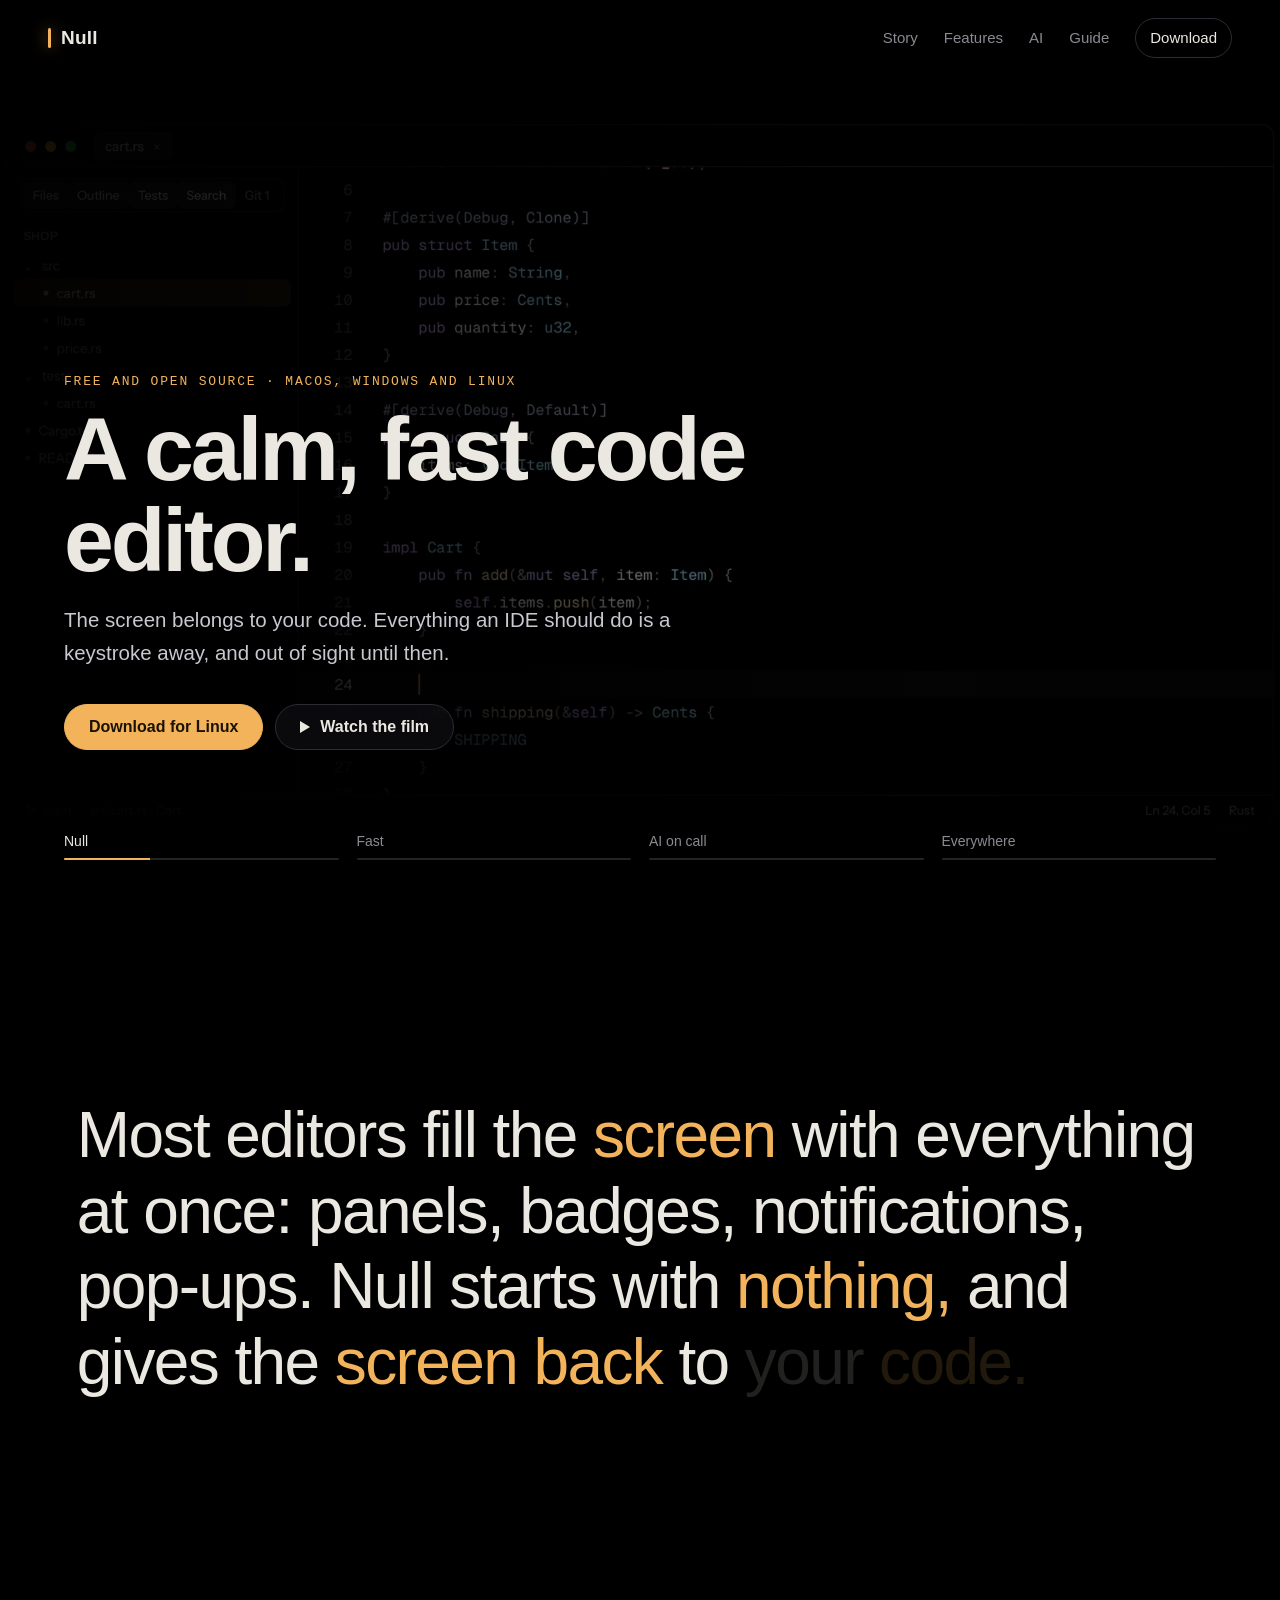
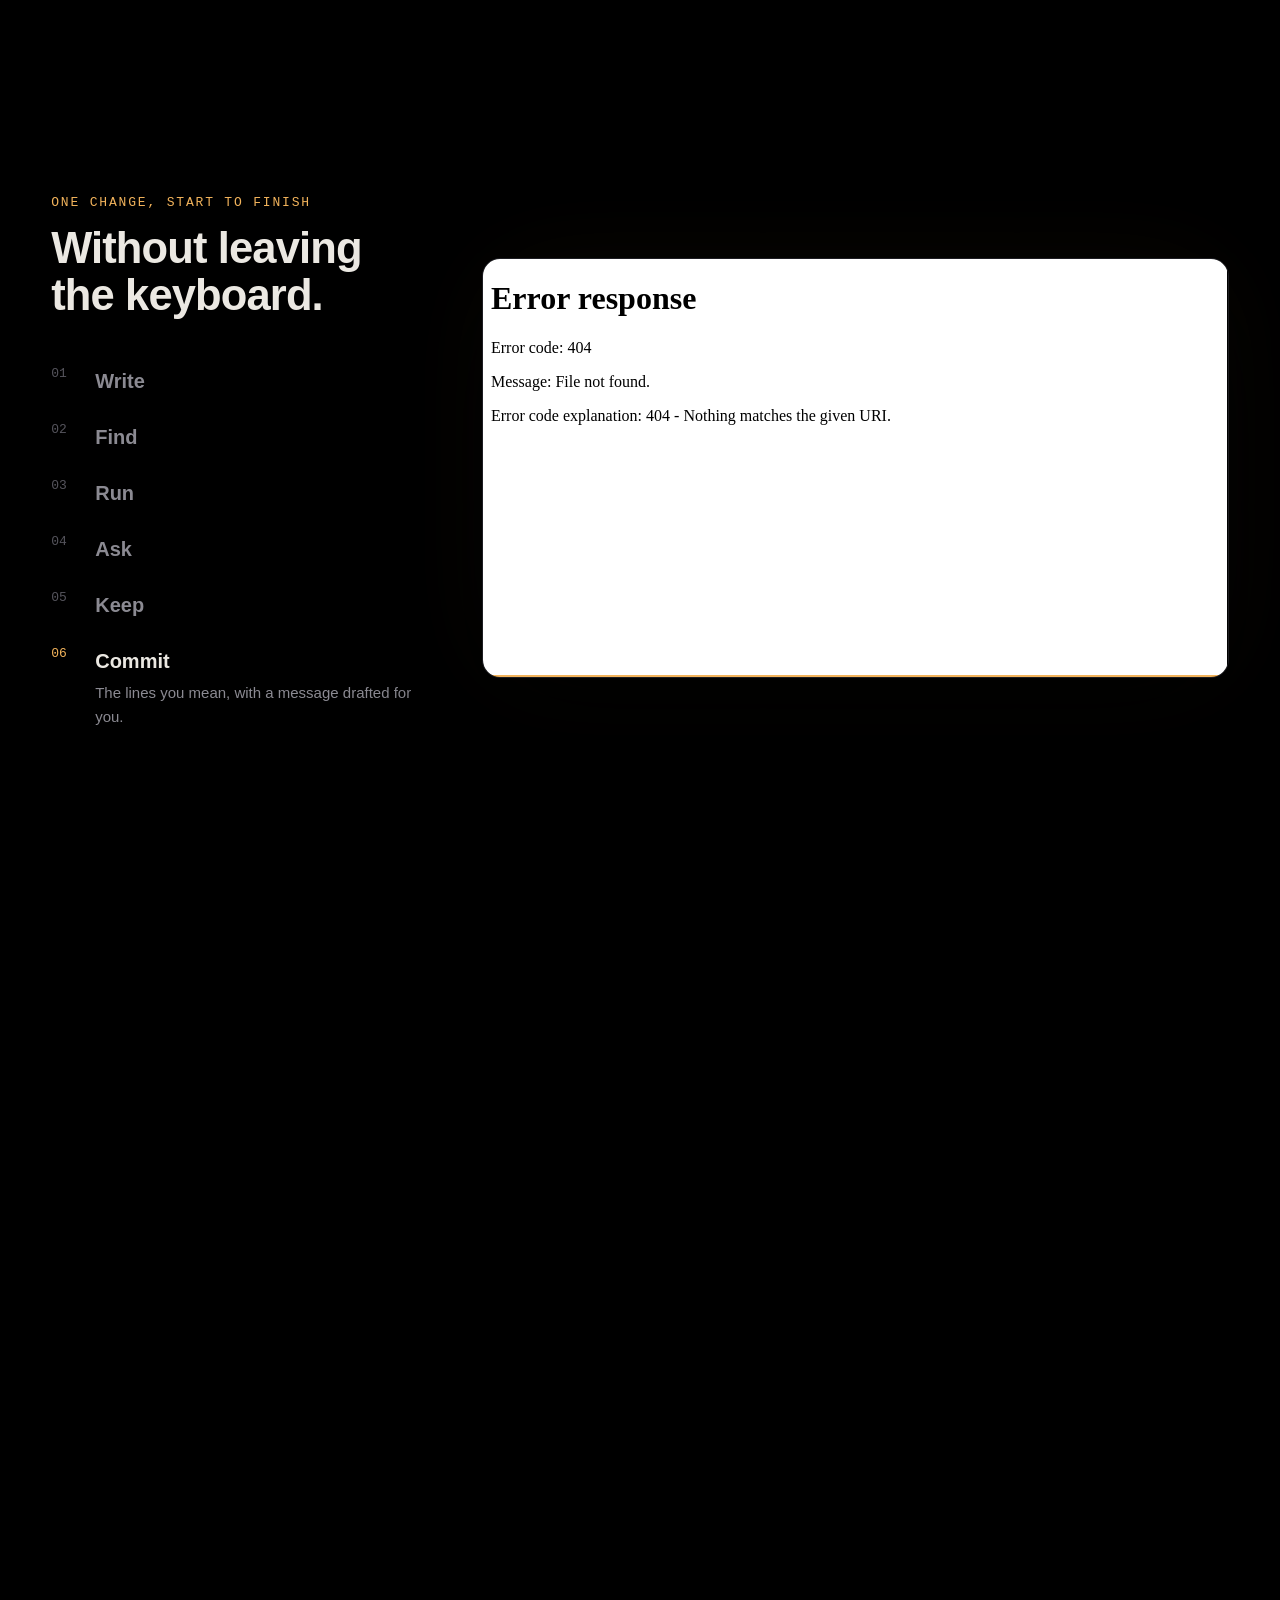
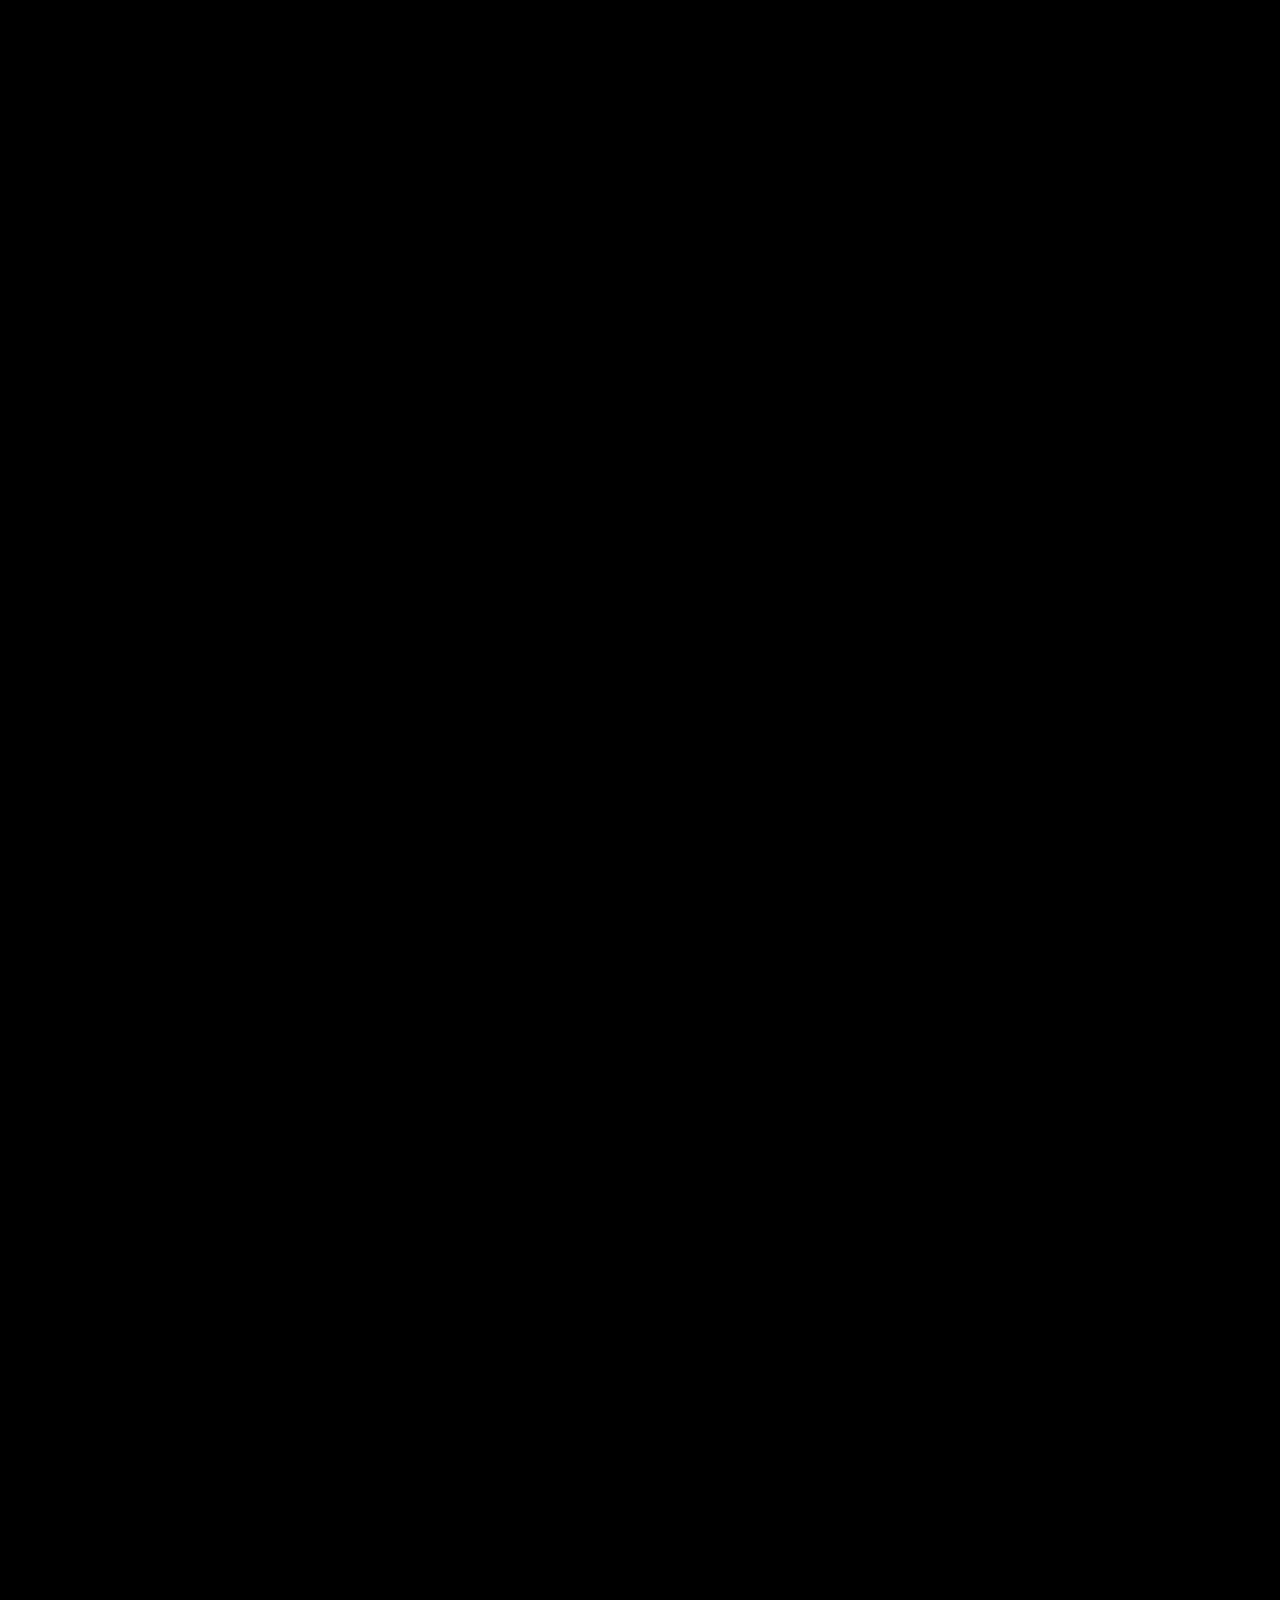
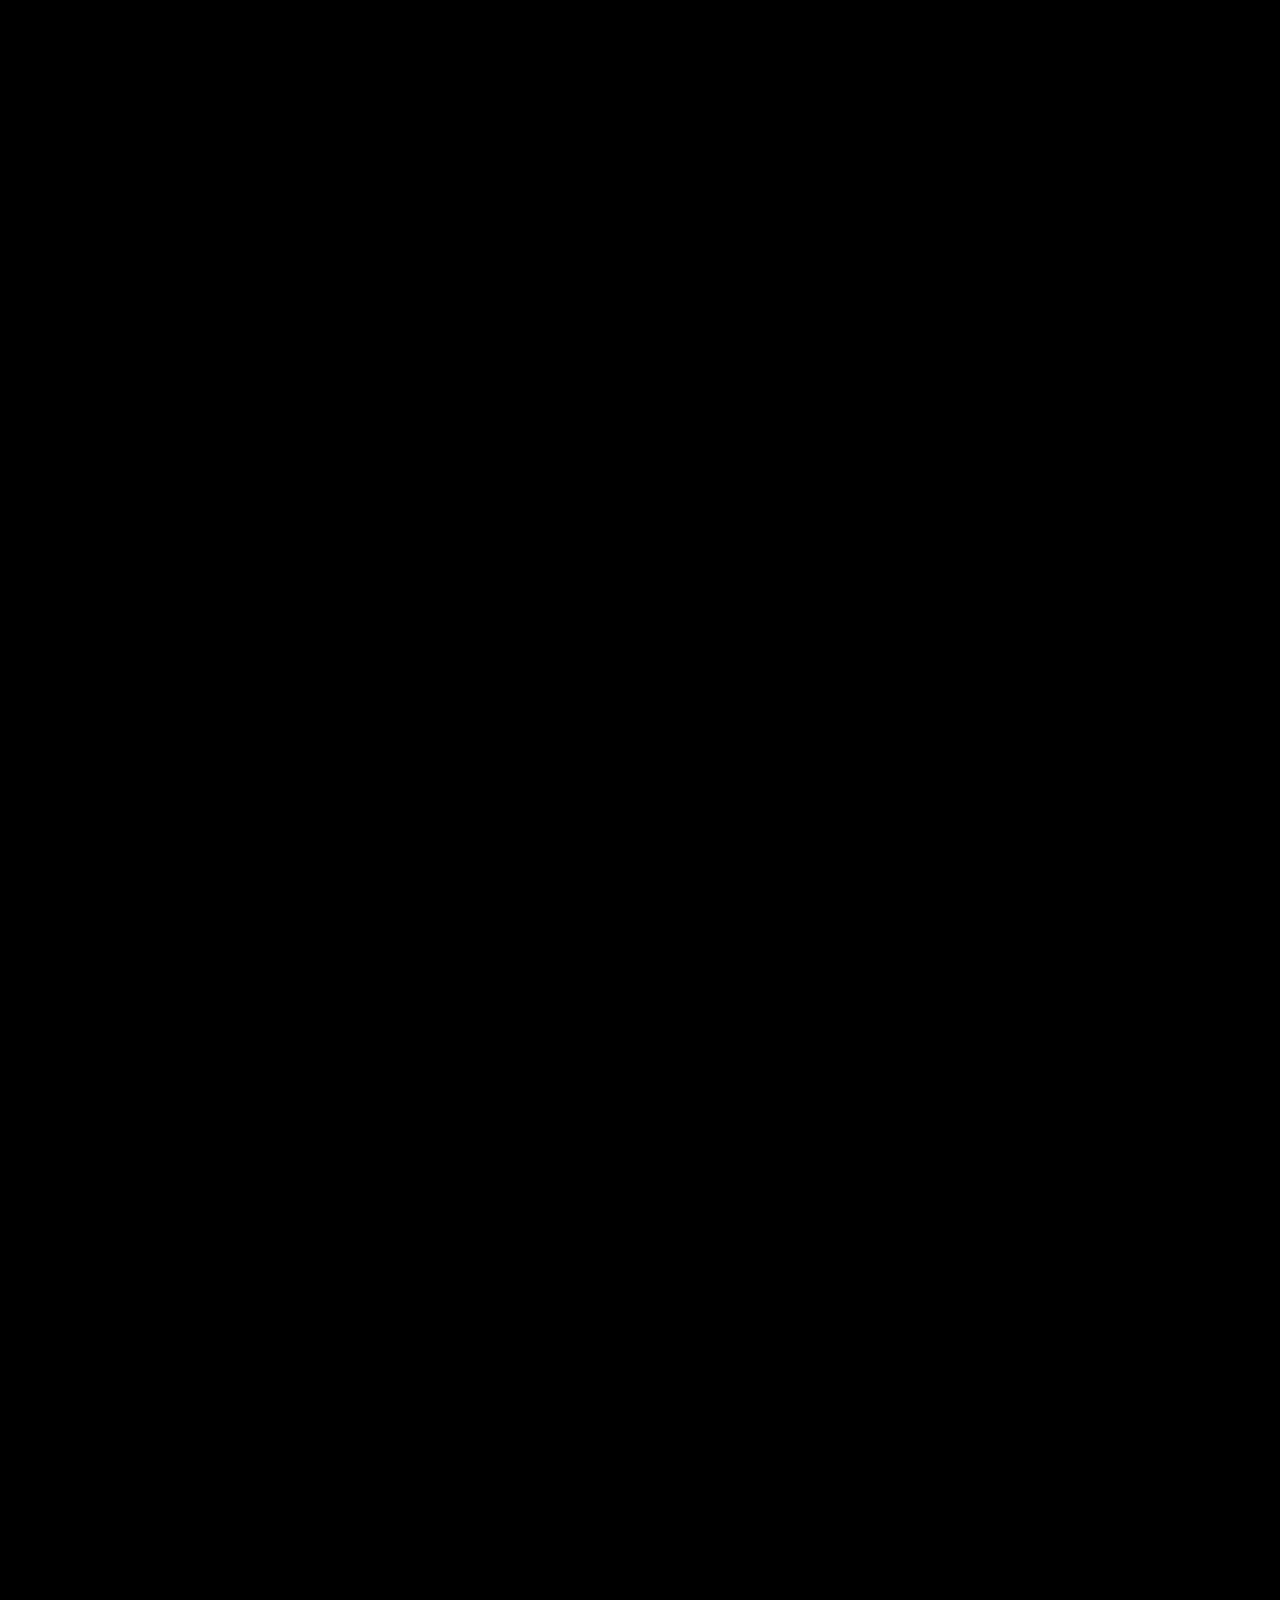
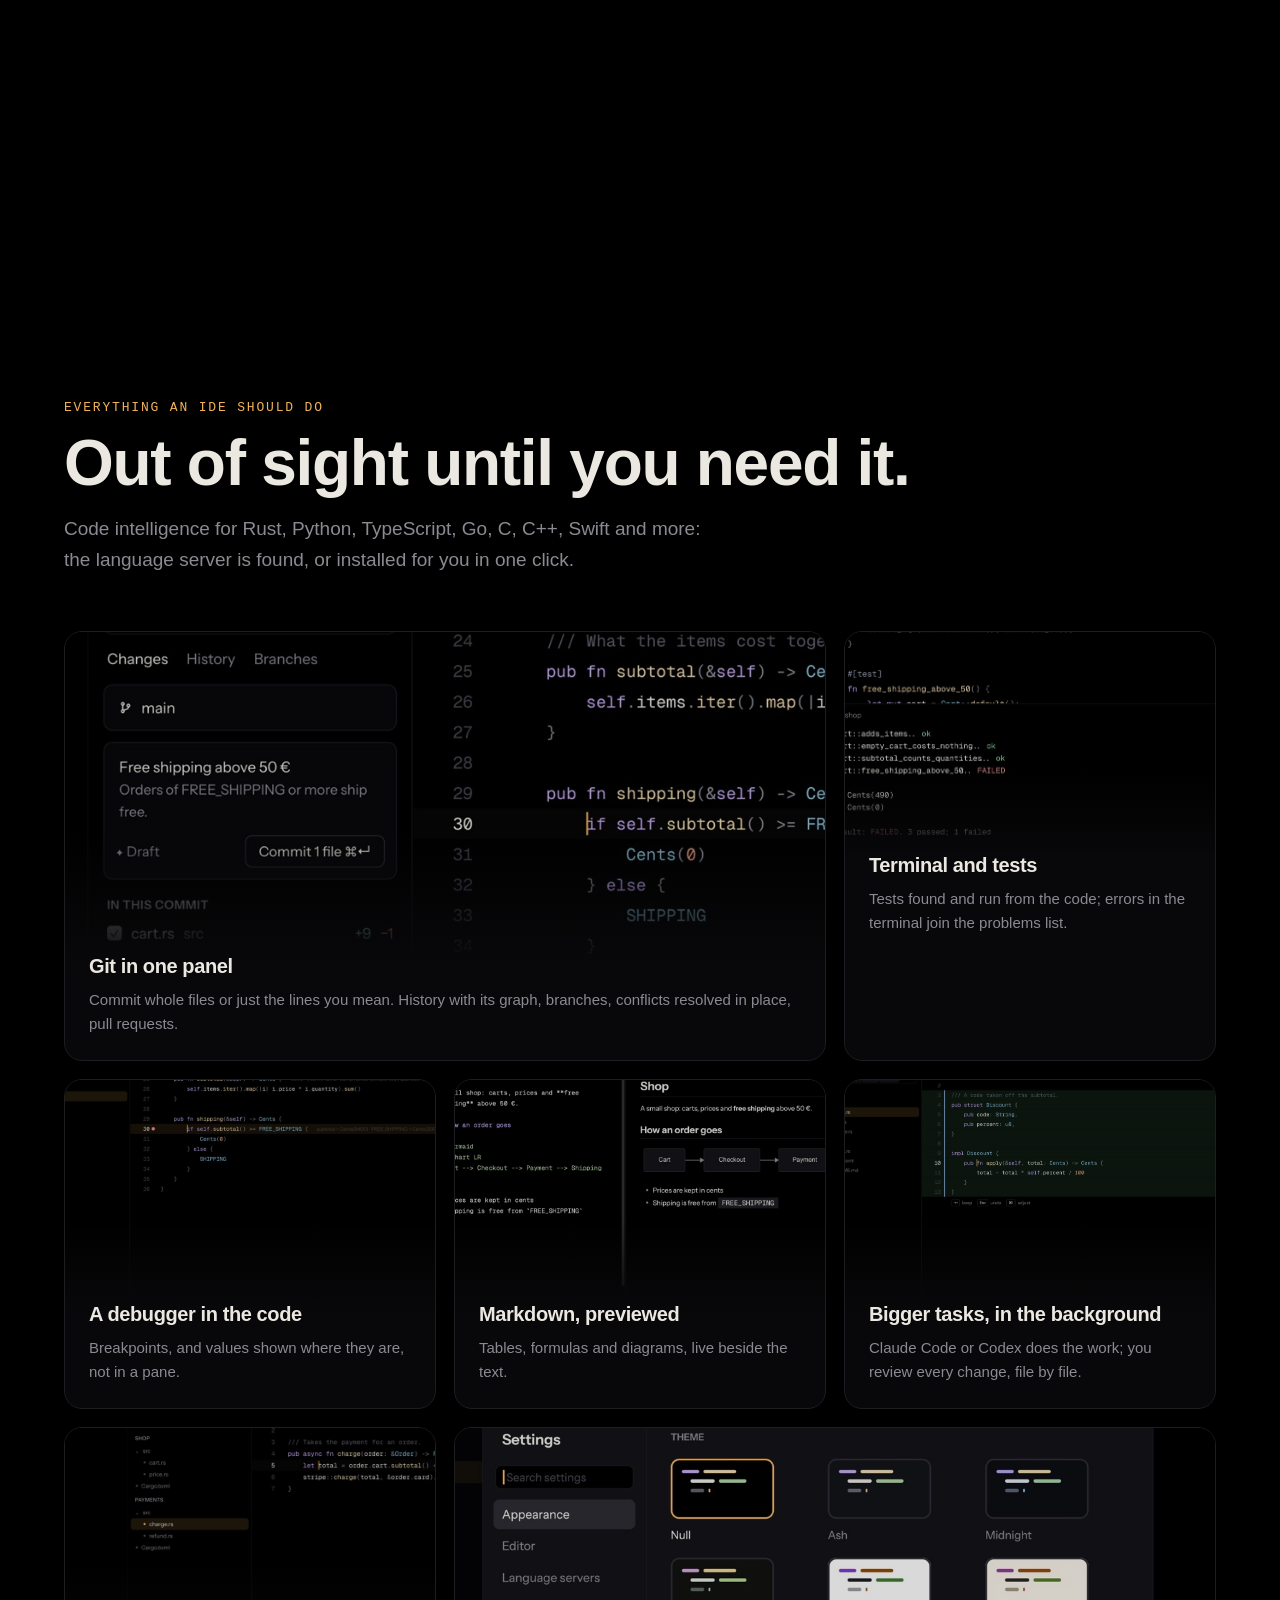
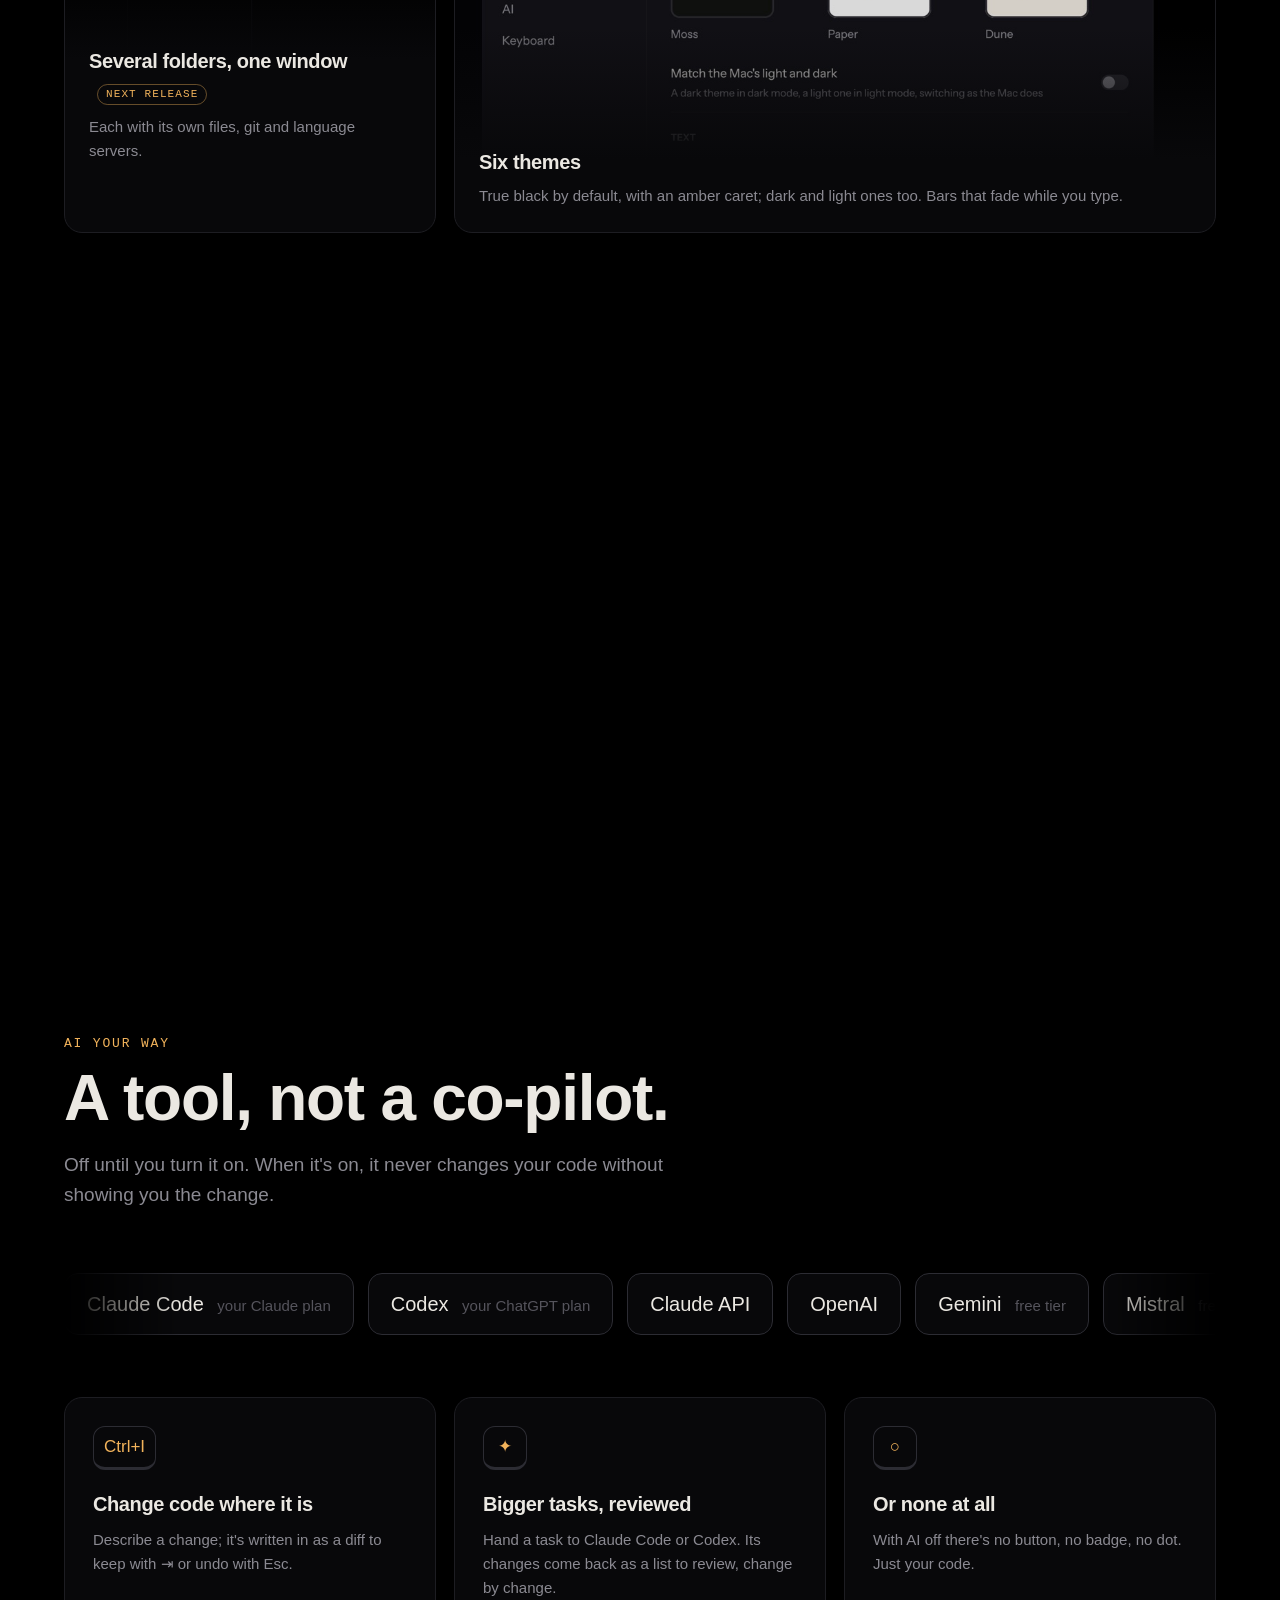
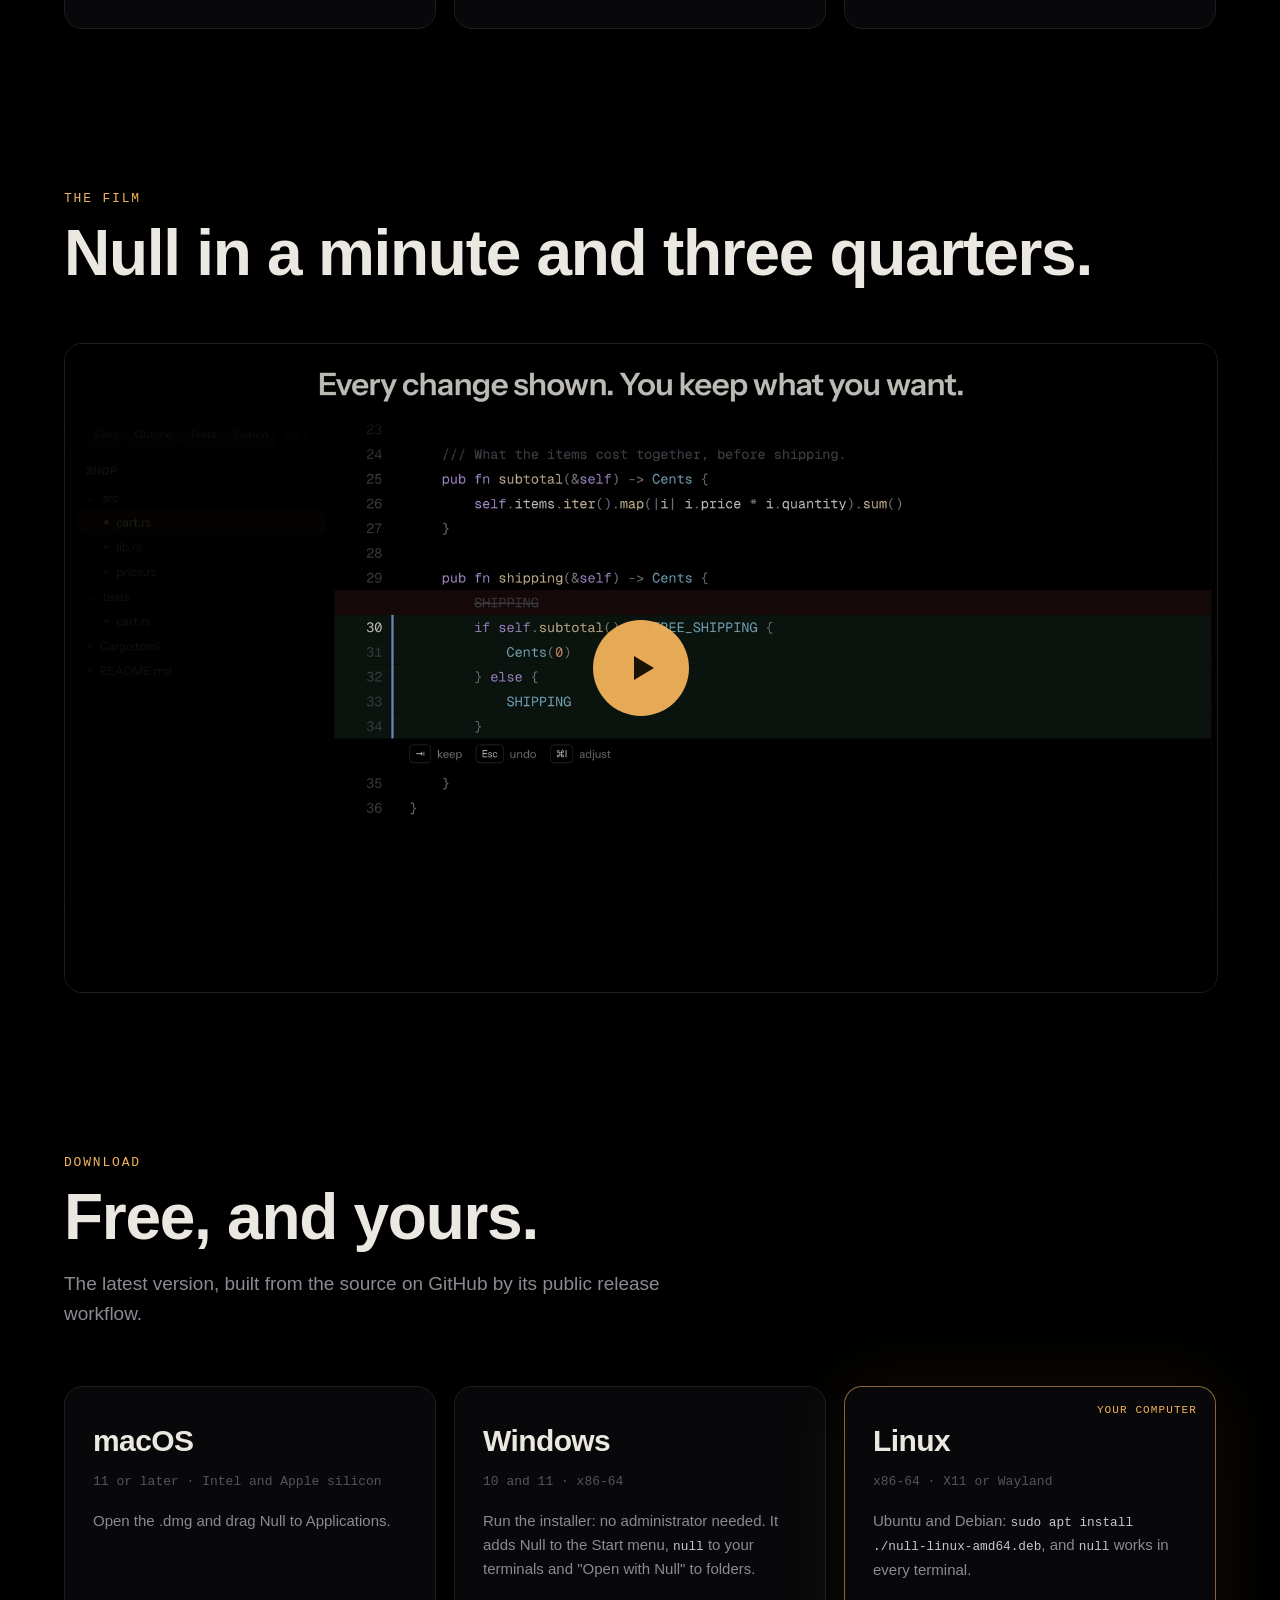
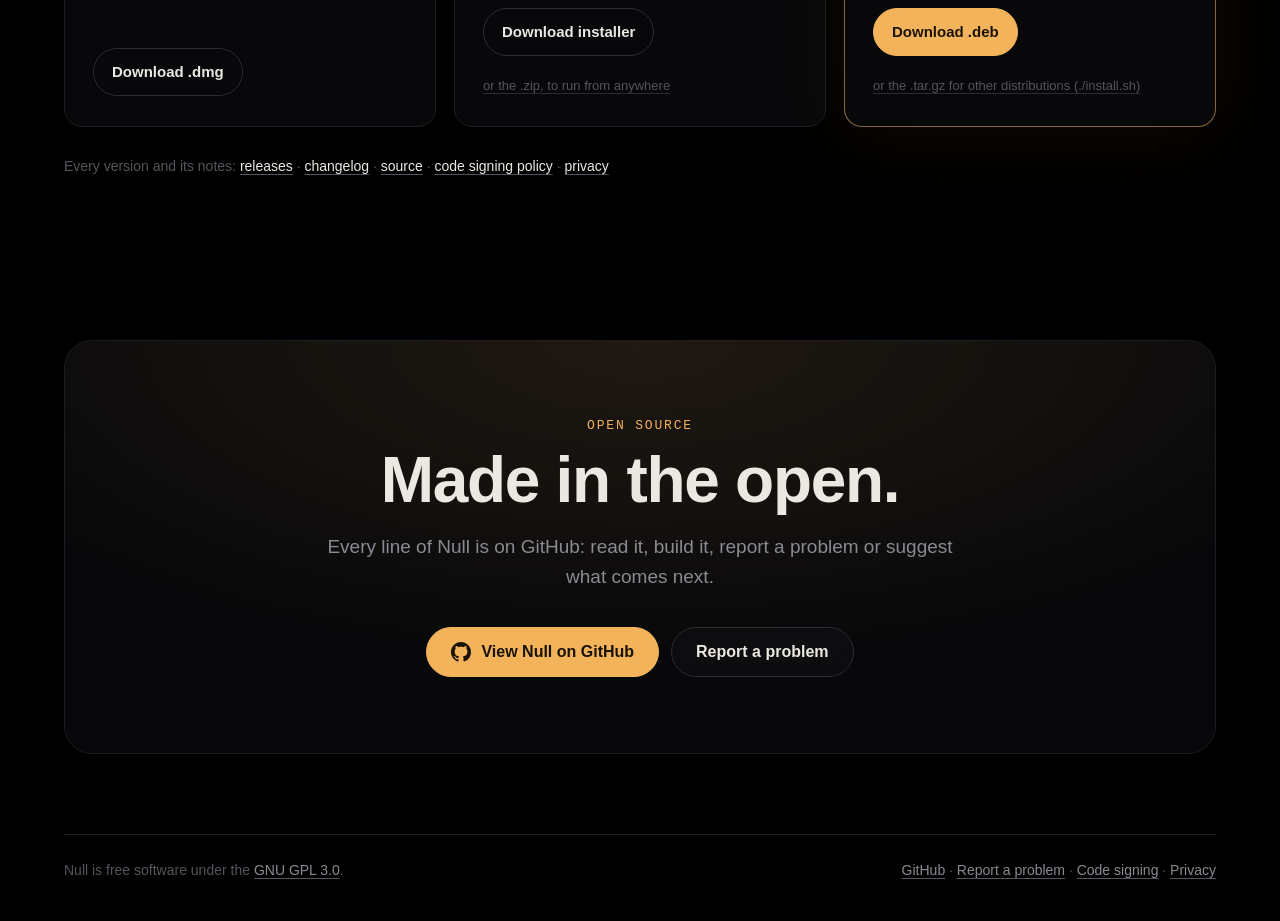
==== commit c2355514: "Installers: a setup for Windows, a .deb for Ubuntu and Debian - Windows (Inno Setup, built in the re" ====
--- a/site/index.html
+++ b/site/index.html
@@ -163,11 +163,13 @@
         <a class="platform reveal" data-os="mac" href="https://github.com/ShortPlanet3058/null-ide/releases/latest/download/Null-macos.dmg">
           <span class="os">macOS</span><span class="req">11 or later · Intel and Apple silicon</span><span class="how">Open the .dmg and drag Null to Applications.</span><span class="get">Download .dmg</span>
         </a>
-        <a class="platform reveal" data-os="windows" href="https://github.com/ShortPlanet3058/null-ide/releases/latest/download/null-windows-x86_64.zip">
-          <span class="os">Windows</span><span class="req">10 and 11 · x86-64</span><span class="how">Unzip it anywhere and run null.exe.</span><span class="get">Download .zip</span>
+        <a class="platform reveal" data-os="windows" href="https://github.com/ShortPlanet3058/null-ide/releases/latest/download/null-windows-x86_64-setup.exe">
+          <span class="os">Windows</span><span class="req">10 and 11 · x86-64</span><span class="how">Run the installer: no administrator needed. It adds Null to the Start menu, <code>null</code> to your terminals and "Open with Null" to folders.</span><span class="get">Download installer</span>
+          <span class="alt" data-href="https://github.com/ShortPlanet3058/null-ide/releases/latest/download/null-windows-x86_64.zip">or the .zip, to run from anywhere</span>
         </a>
-        <a class="platform reveal" data-os="linux" href="https://github.com/ShortPlanet3058/null-ide/releases/latest/download/null-linux-x86_64.tar.gz">
-          <span class="os">Linux</span><span class="req">x86-64 · X11 or Wayland</span><span class="how">Unpack it and run ./install.sh.</span><span class="get">Download .tar.gz</span>
+        <a class="platform reveal" data-os="linux" href="https://github.com/ShortPlanet3058/null-ide/releases/latest/download/null-linux-amd64.deb">
+          <span class="os">Linux</span><span class="req">x86-64 · X11 or Wayland</span><span class="how">Ubuntu and Debian: <code>sudo apt install ./null-linux-amd64.deb</code>, and <code>null</code> works in every terminal.</span><span class="get">Download .deb</span>
+          <span class="alt" data-href="https://github.com/ShortPlanet3058/null-ide/releases/latest/download/null-linux-x86_64.tar.gz">or the .tar.gz for other distributions (./install.sh)</span>
         </a>
       </div>
       <p class="small reveal">Every version and its notes: <a href="https://github.com/ShortPlanet3058/null-ide/releases">releases</a> ·
--- a/site/style.css
+++ b/site/style.css
@@ -180,6 +180,9 @@
 .platform .how { color: var(--muted); font-size: 15px; margin: 10px 0 18px; }
 .platform .get { margin-top: auto; align-self: flex-start; padding: 11px 18px; border-radius: 999px; border: 1px solid var(--line-2); font-weight: 600; font-size: 15px; transition: background .3s, color .3s, border-color .3s; }
 .platform:hover .get { border-color: var(--text); }
+.platform .how code { font-size: .85em; color: var(--soft); }
+.platform .alt { margin-top: 12px; font-size: 13px; color: var(--faint); text-decoration: underline; text-decoration-color: var(--line-2); text-underline-offset: 3px; cursor: pointer; }
+.platform .alt:hover { color: var(--muted); }
 .platform.mine { border-color: rgba(242,179,91,.55); box-shadow: 0 0 80px rgba(242,179,91,.08); }
 .platform.mine::before { content: "Your computer"; position: absolute; top: 18px; right: 18px; font: 500 11px/1 var(--mono); letter-spacing: .1em; text-transform: uppercase; color: var(--amber); }
 .platform.mine .get { background: var(--amber); color: var(--amber-ink); border-color: var(--amber); }
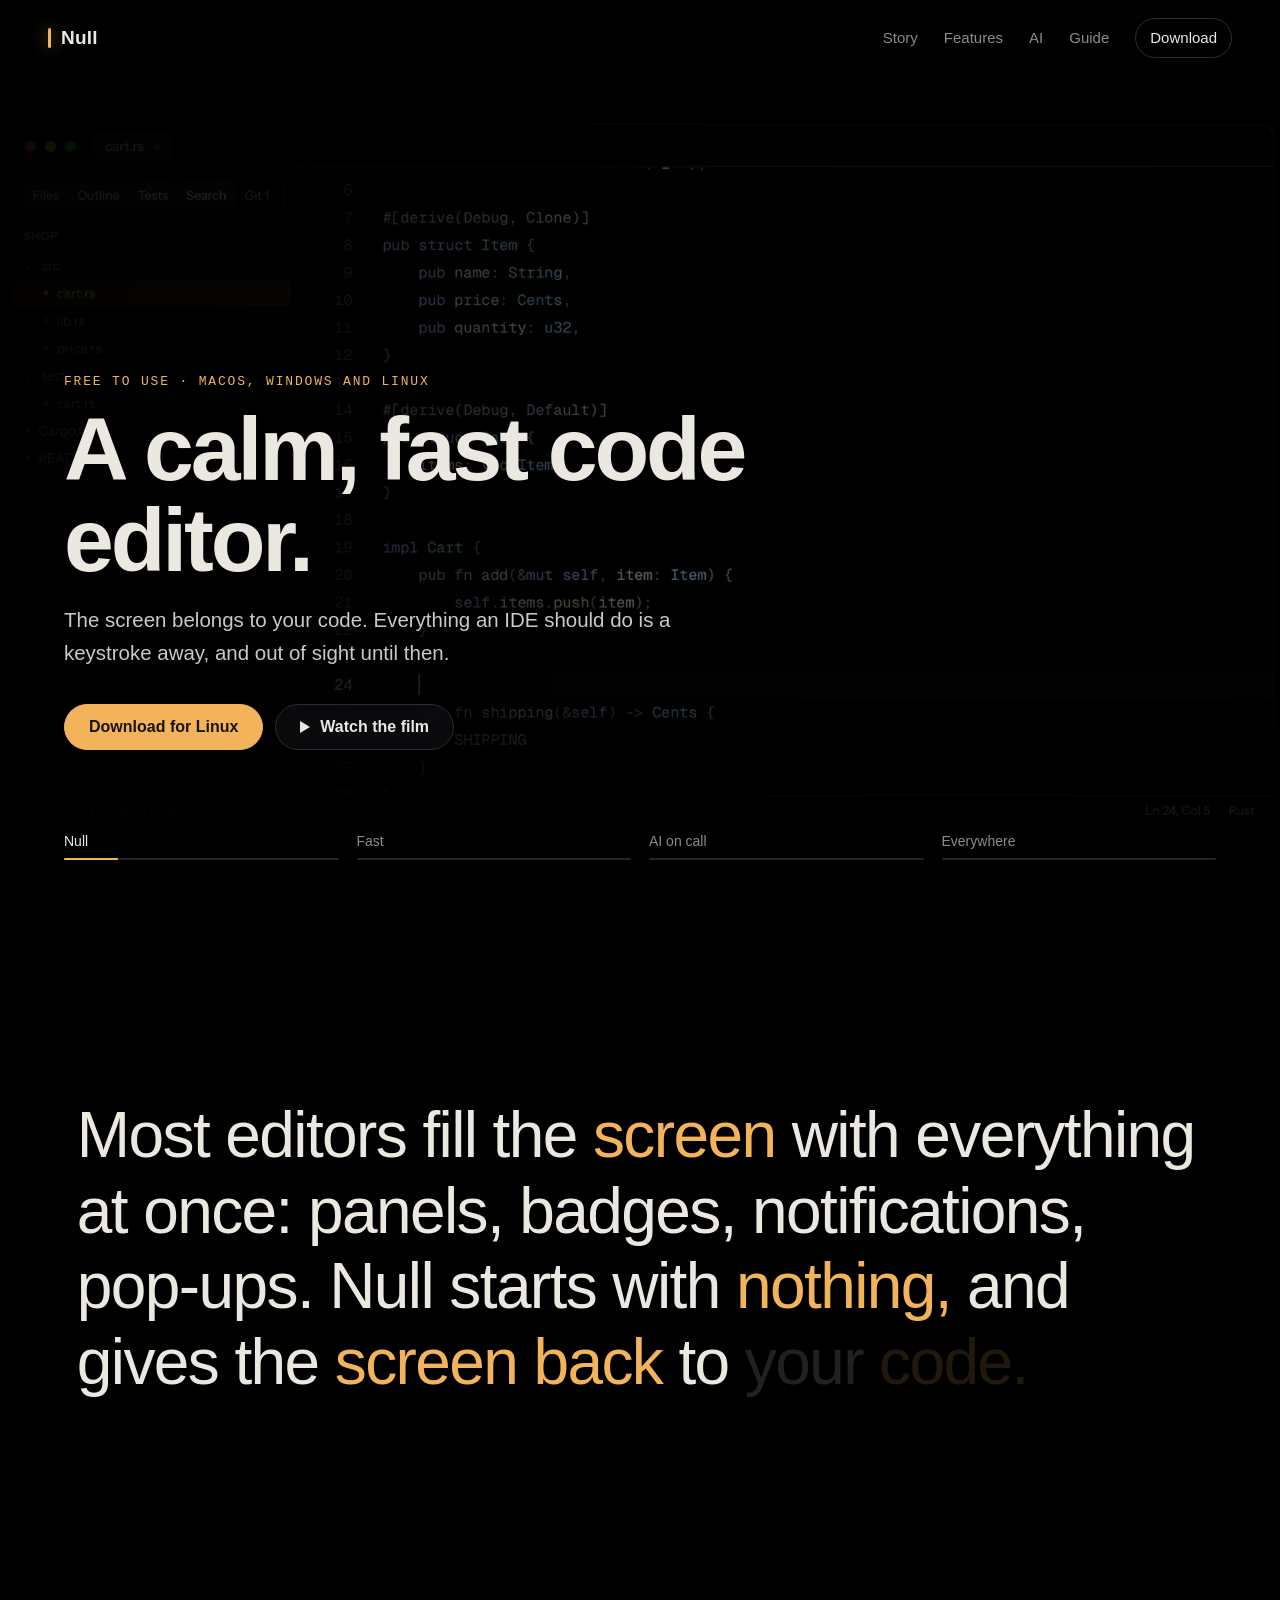
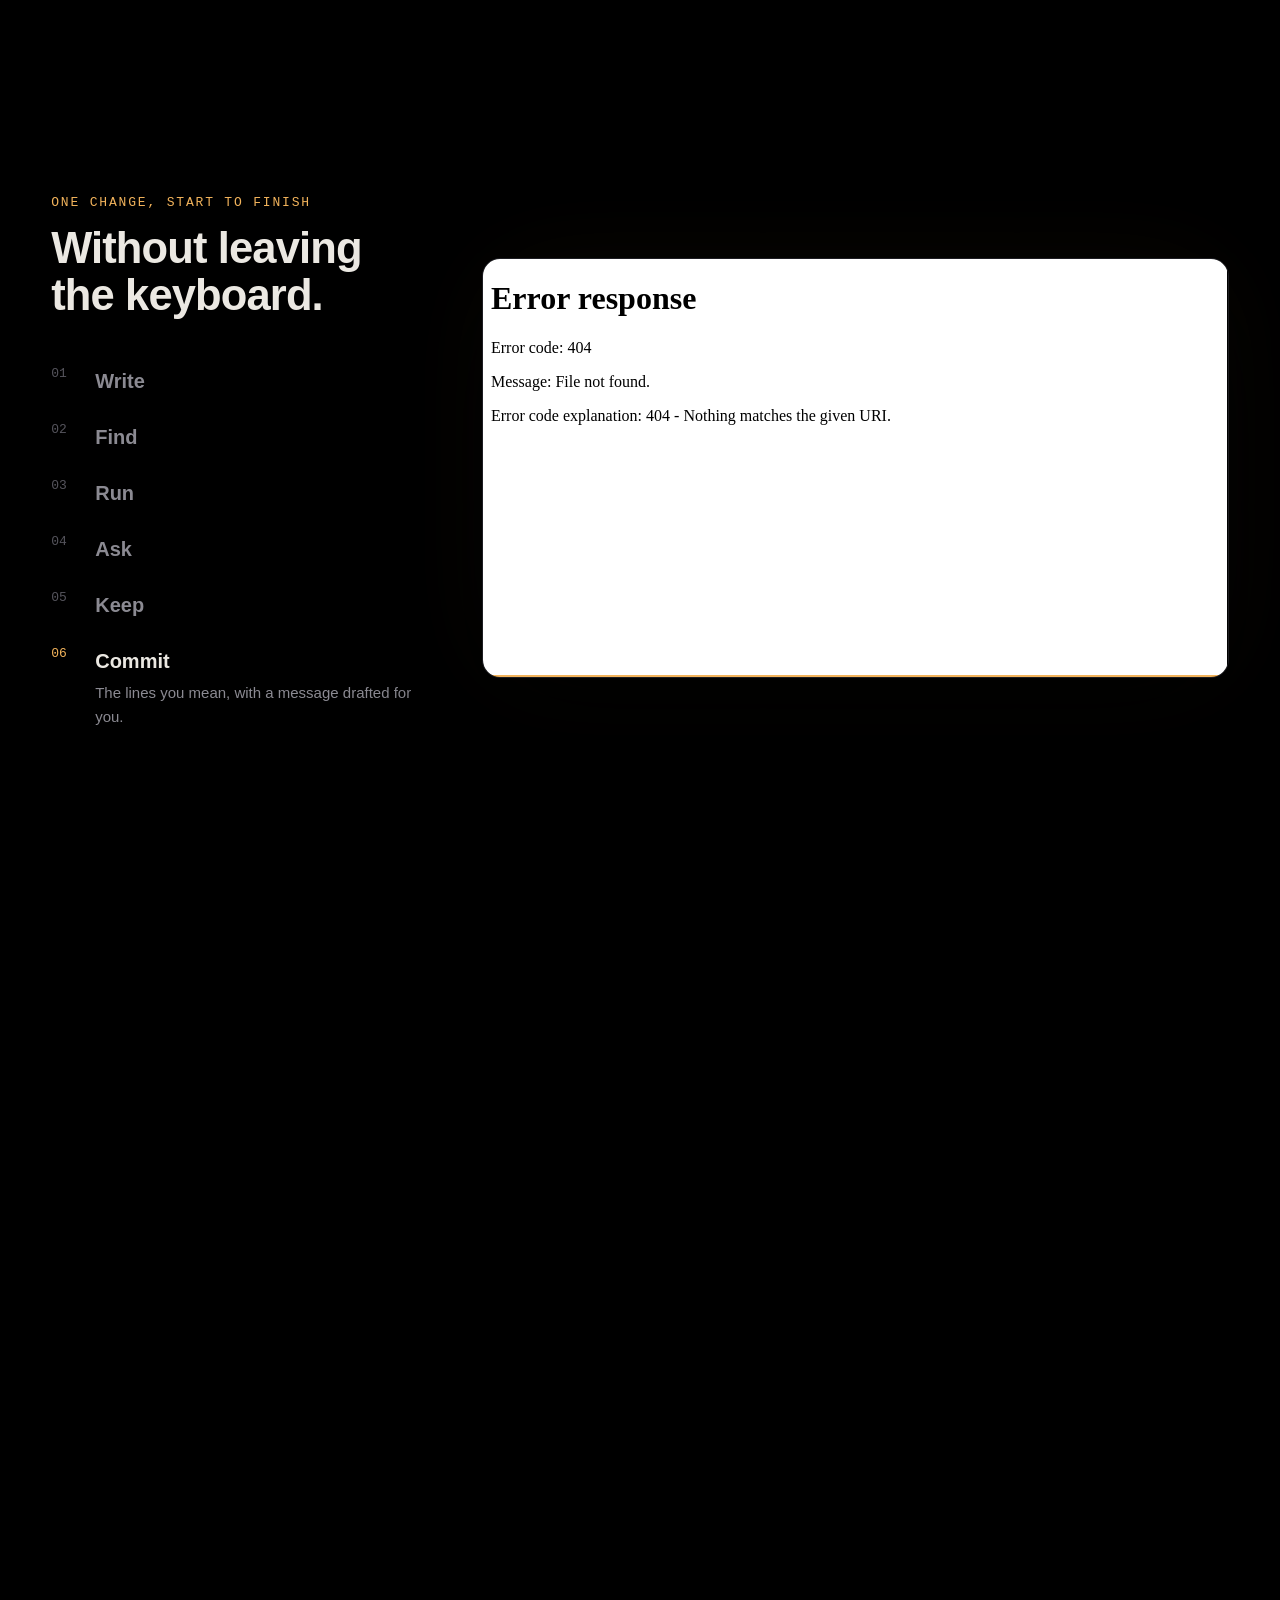
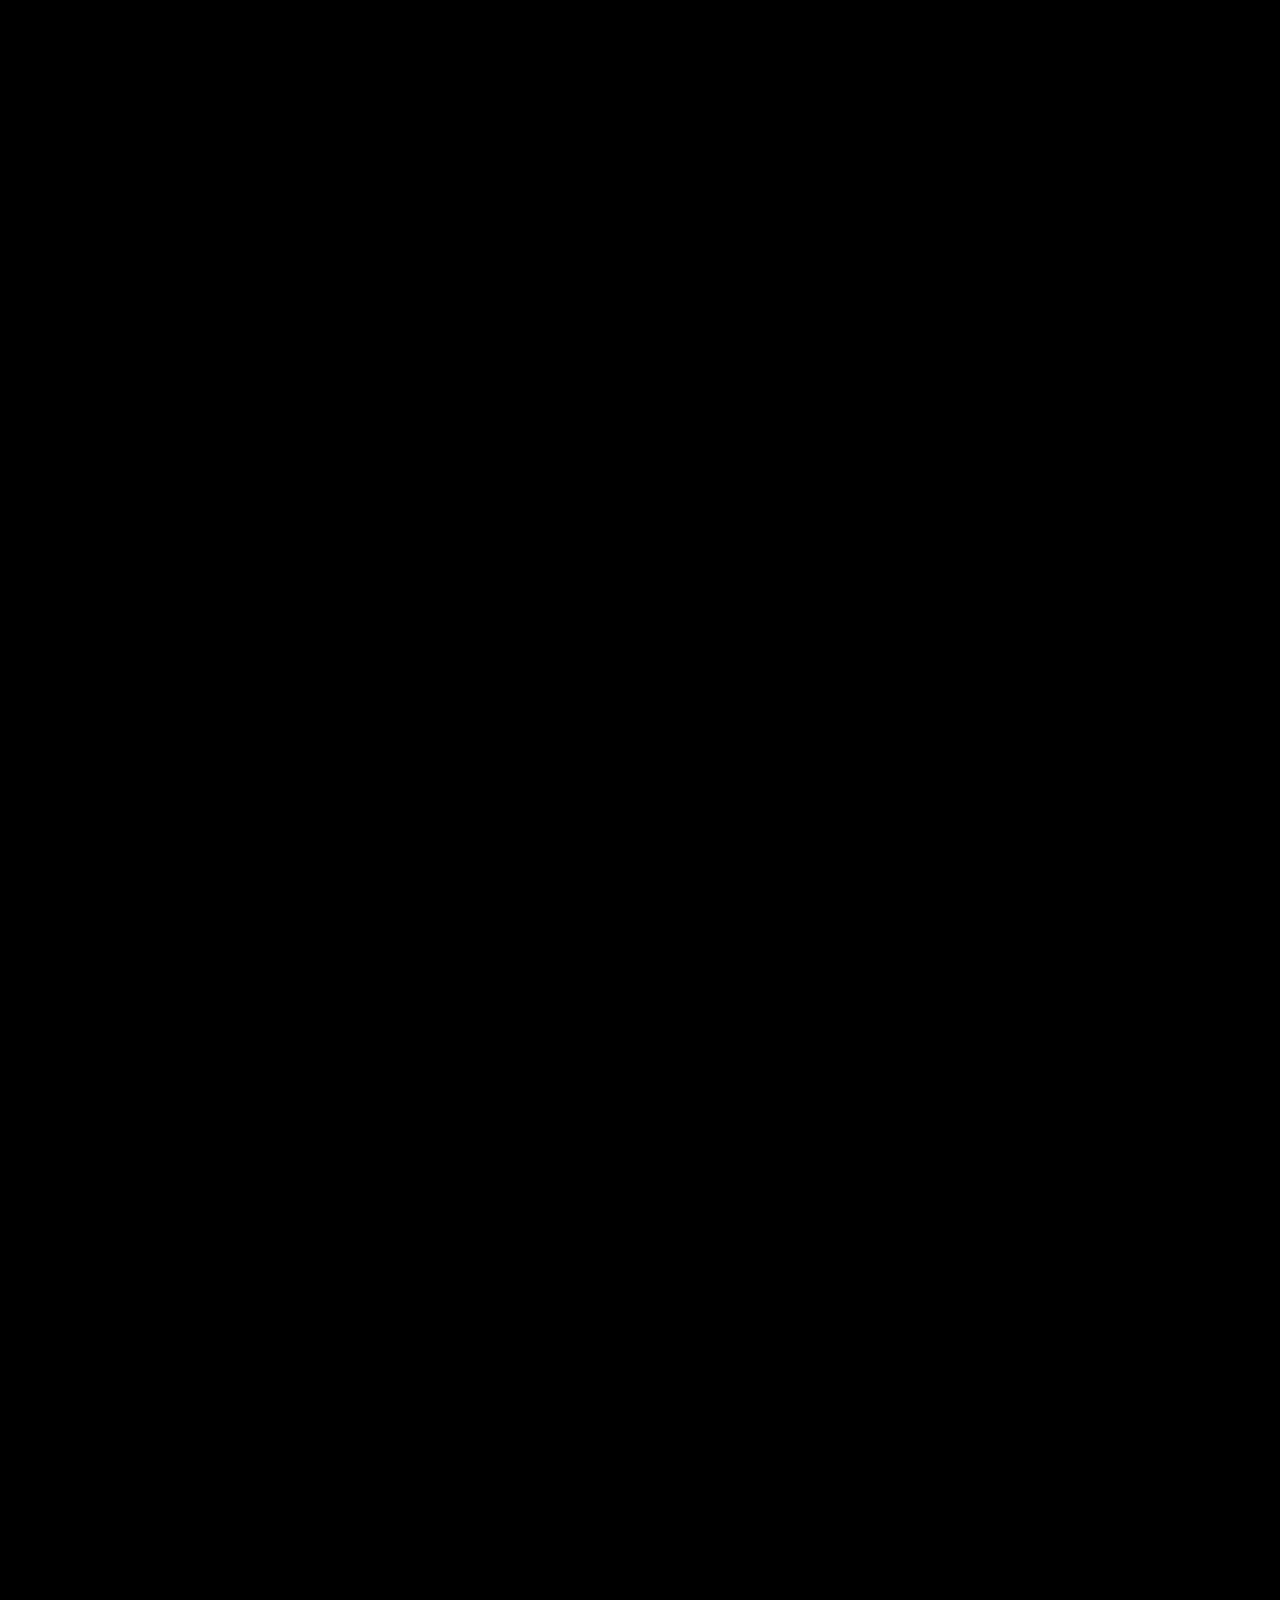
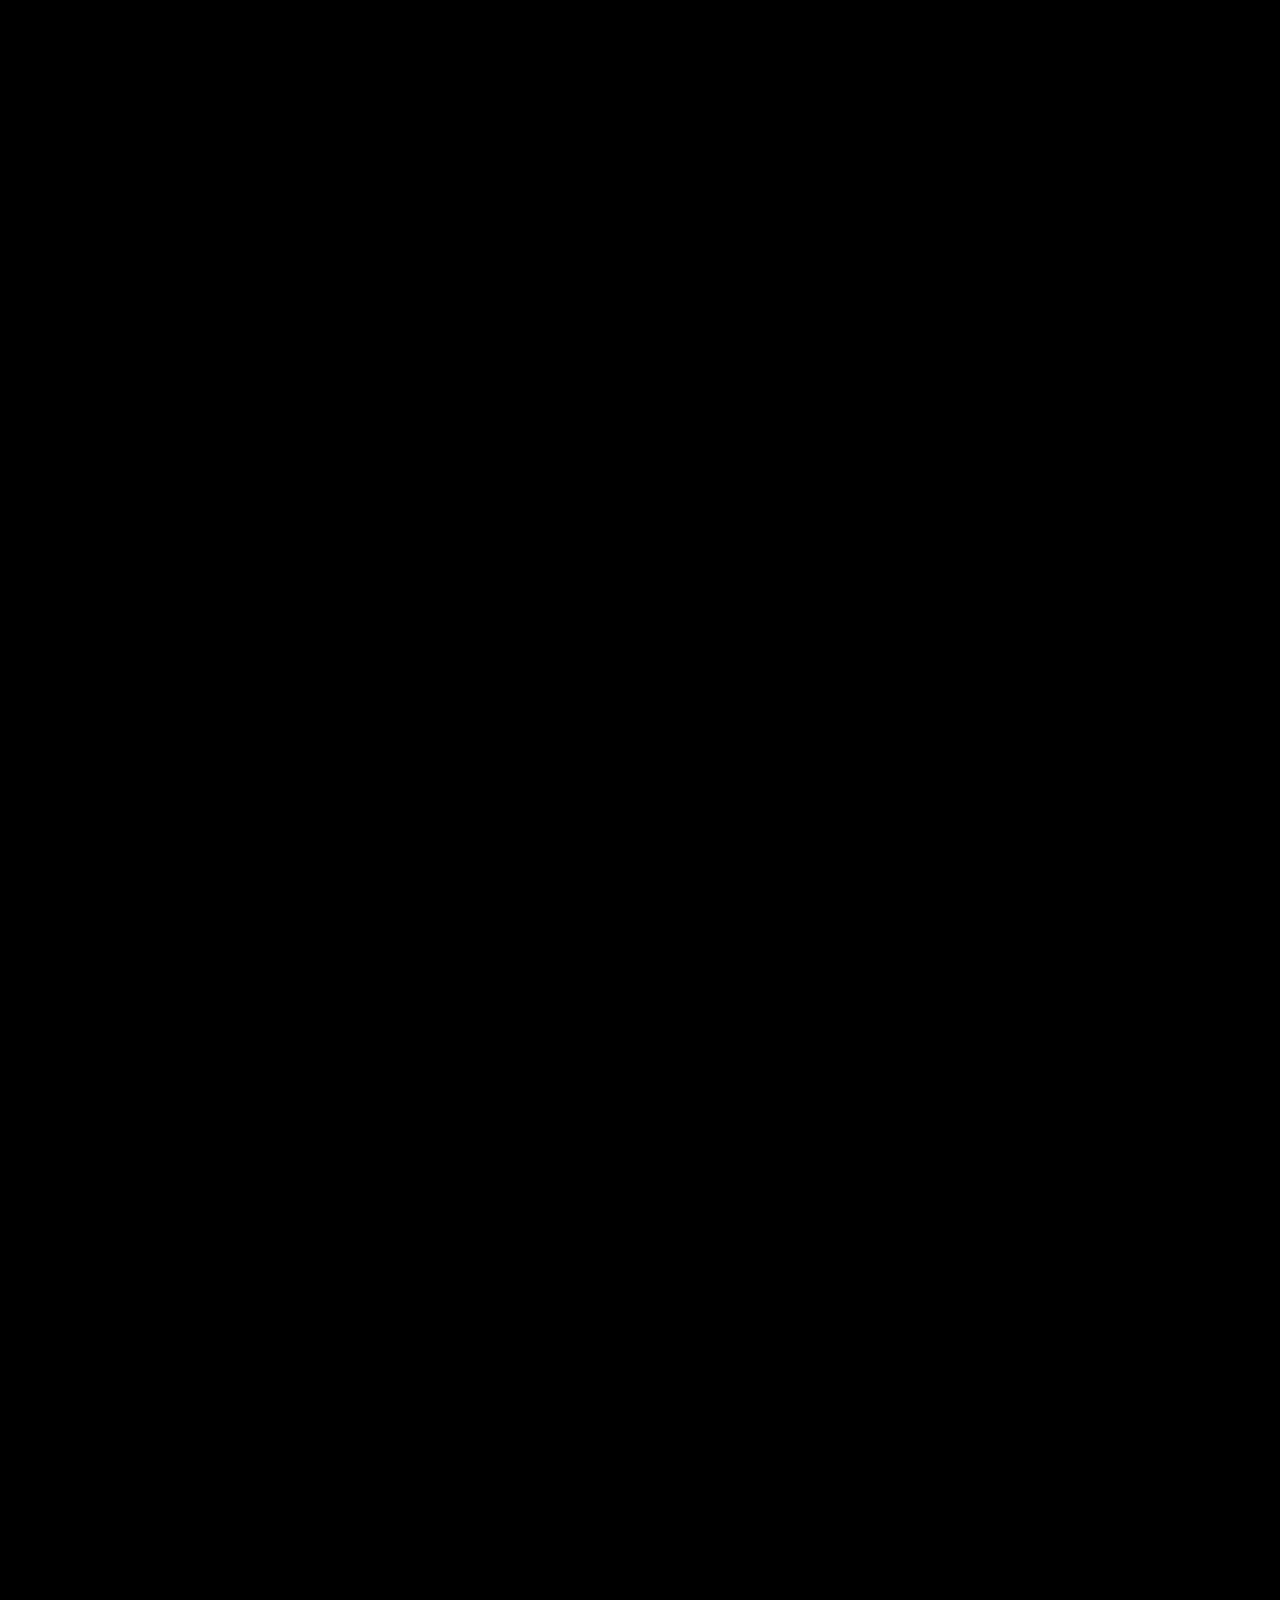
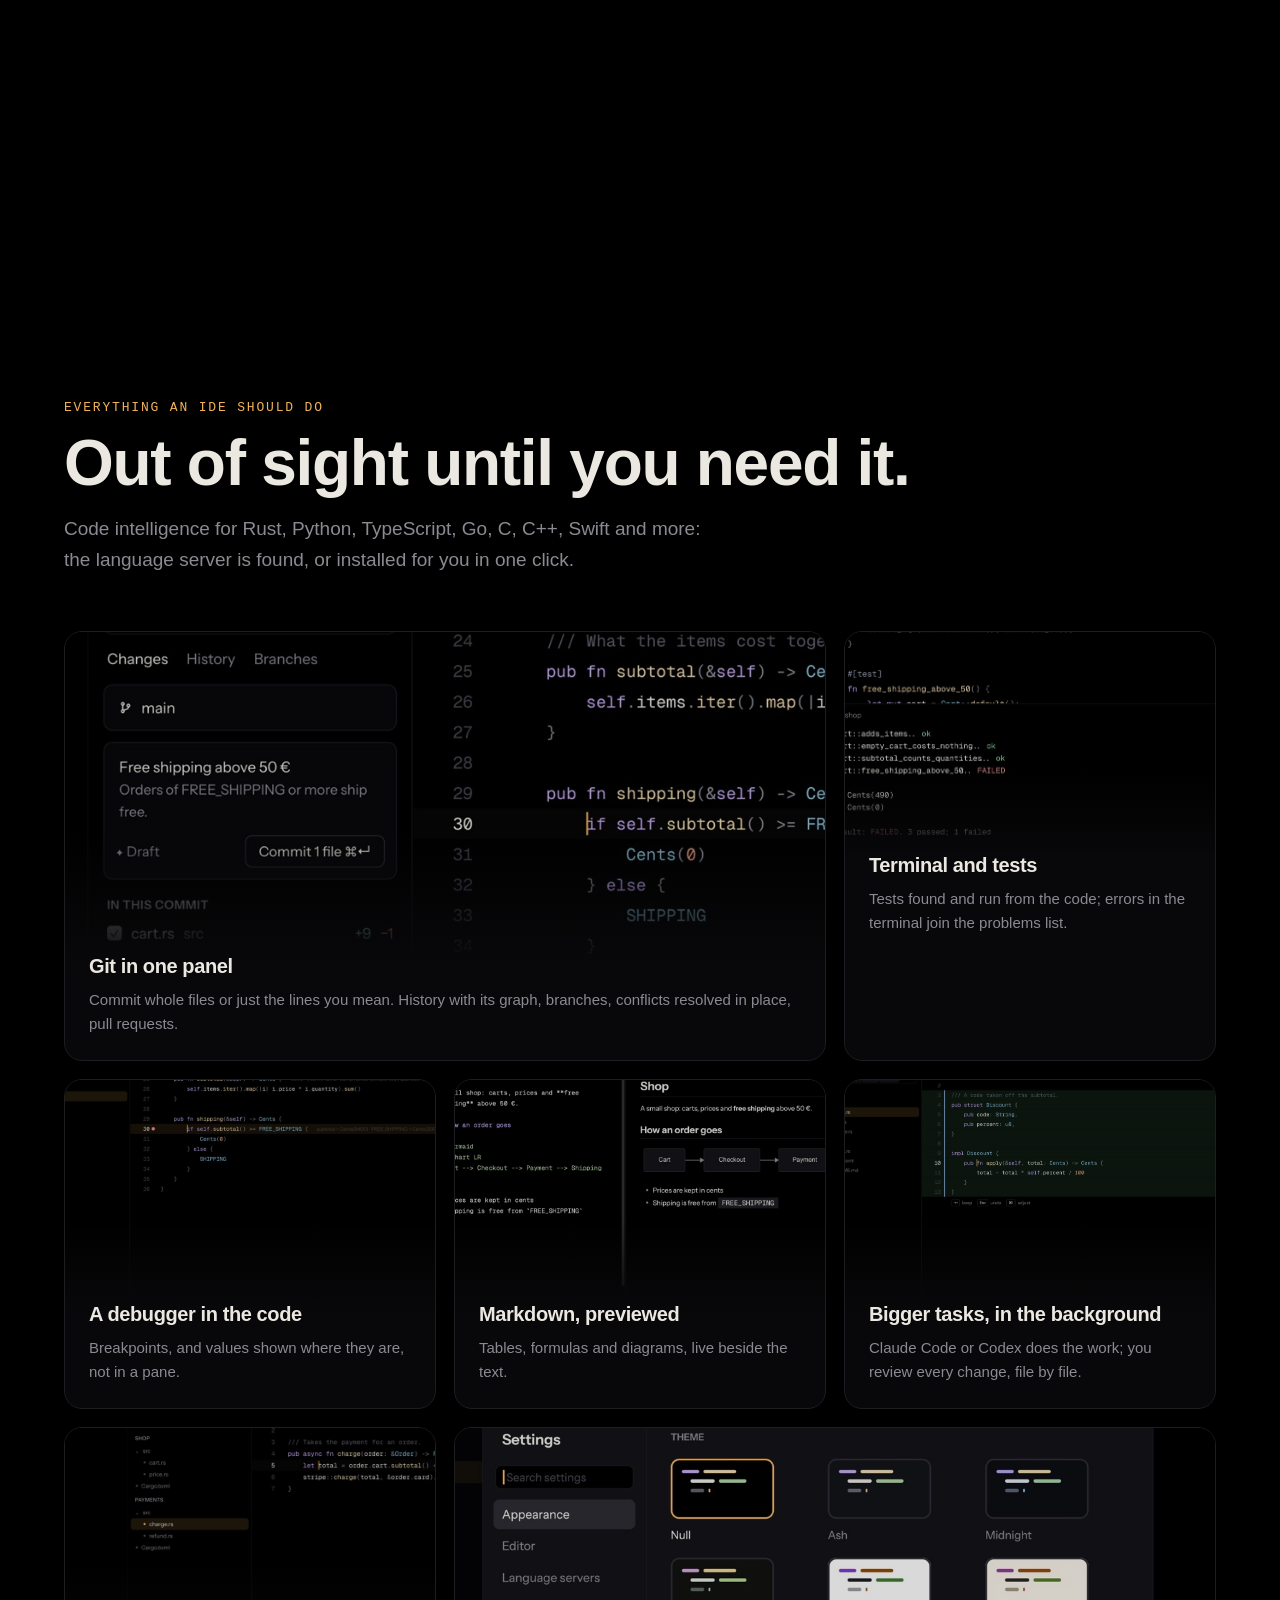
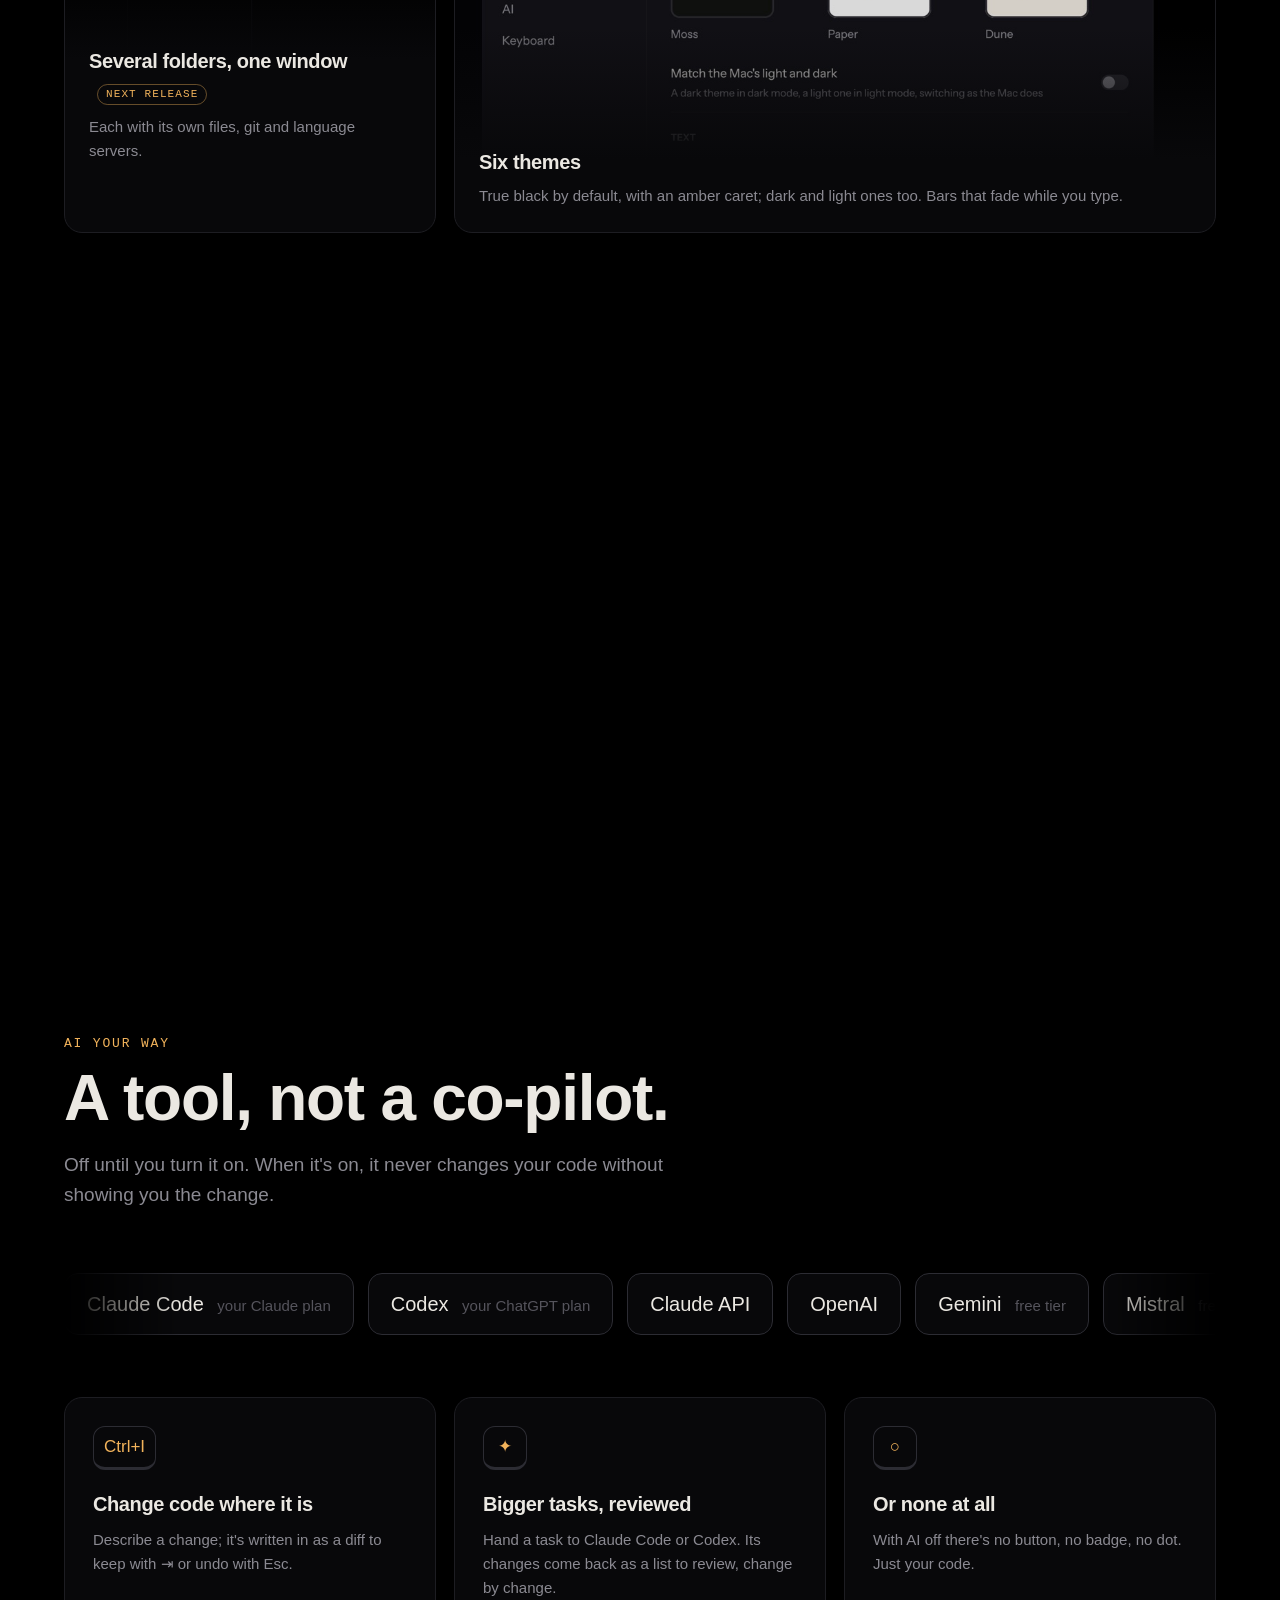
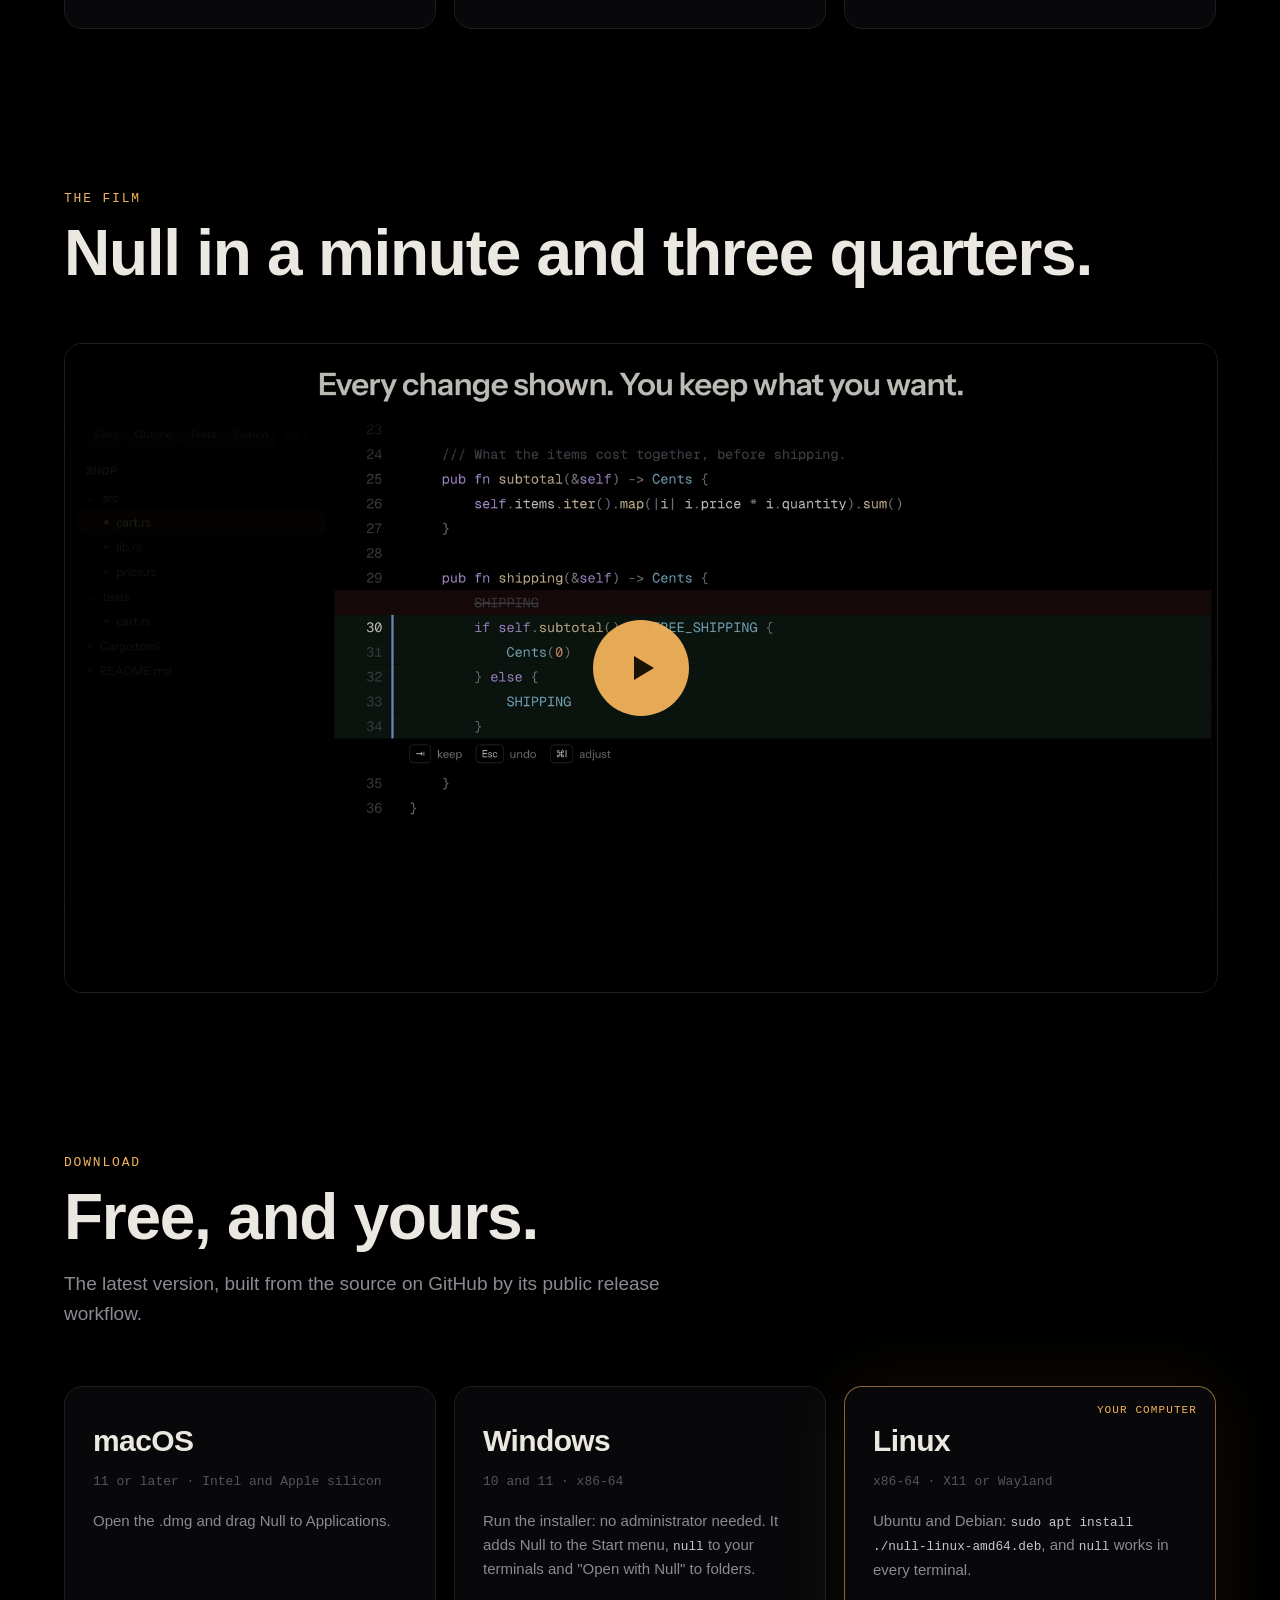
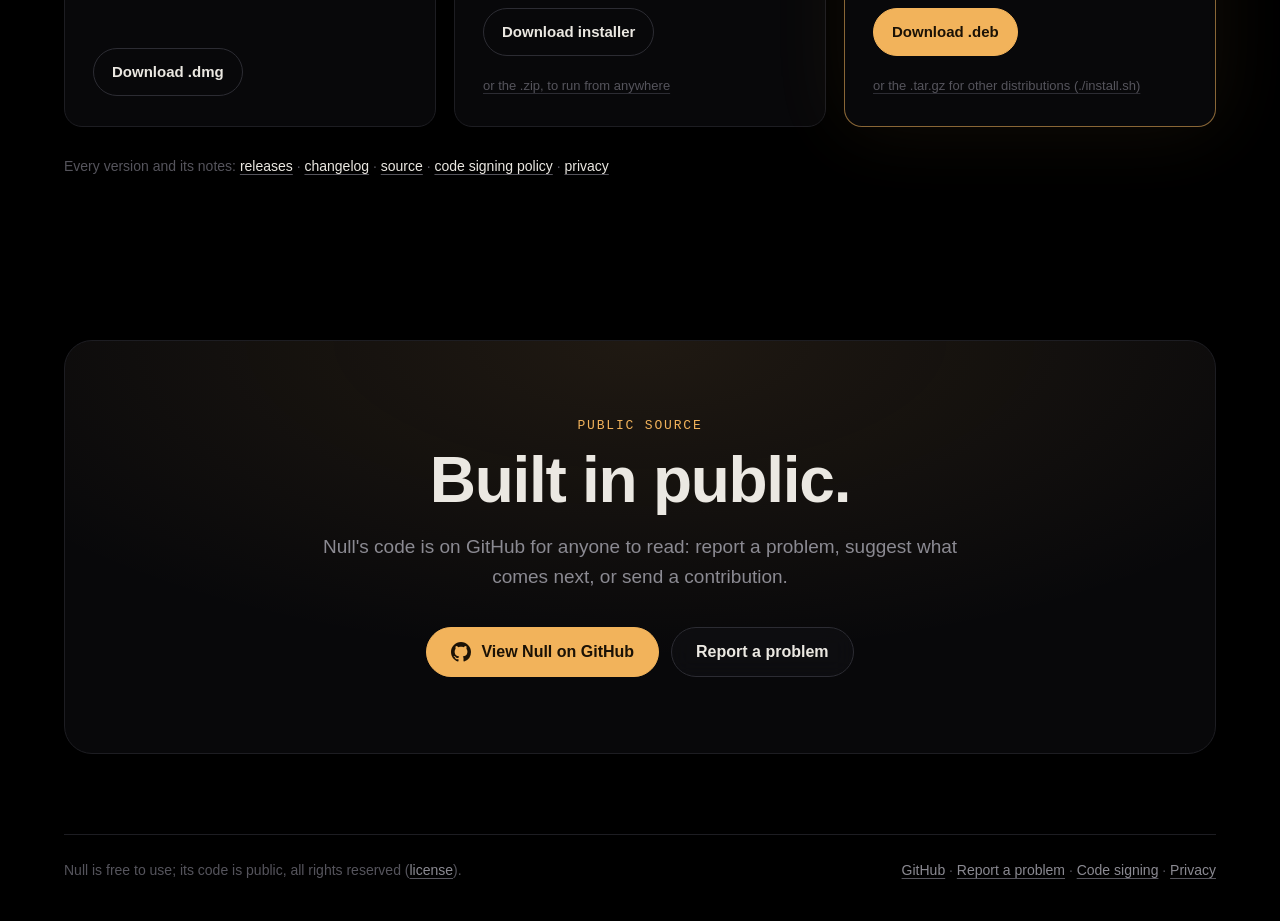
==== commit eea7f3de: "All Rights Reserved; each package once in a release Null becomes proprietary: free to use as distrib" ====
--- a/site/index.html
+++ b/site/index.html
@@ -4,7 +4,7 @@
   <meta charset="utf-8">
   <meta name="viewport" content="width=device-width, initial-scale=1">
   <title>Null — a calm, fast code editor</title>
-  <meta name="description" content="Null is a free, open-source code editor for macOS, Windows and Linux: the screen belongs to your code, and AI stays out of the way until you call it.">
+  <meta name="description" content="Null is a free code editor for macOS, Windows and Linux: the screen belongs to your code, and AI stays out of the way until you call it.">
   <meta name="theme-color" content="#000000">
   <meta property="og:title" content="Null — a calm, fast code editor">
   <meta property="og:description" content="The screen belongs to your code. AI is there when you call it, and nowhere when it's off.">
@@ -38,7 +38,7 @@
       <div class="hero-content">
         <div class="hero-copy" id="hero-copy">
           <div class="copy on">
-            <p class="eyebrow">Free and open source · macOS, Windows and Linux</p>
+            <p class="eyebrow">Free to use · macOS, Windows and Linux</p>
             <h1>A calm, fast code editor.</h1>
             <p class="lead">The screen belongs to your code. Everything an IDE should do is a keystroke away, and out of sight until then.</p>
           </div>
@@ -178,10 +178,10 @@
     </section>
   </main>
 
-  <section class="open reveal" aria-label="Open source">
-    <p class="eyebrow">Open source</p>
-    <h2>Made in the open.</h2>
-    <p class="lead">Every line of Null is on GitHub: read it, build it, report a problem or suggest what comes next.</p>
+  <section class="open reveal" aria-label="Source code">
+    <p class="eyebrow">Public source</p>
+    <h2>Built in public.</h2>
+    <p class="lead">Null's code is on GitHub for anyone to read: report a problem, suggest what comes next, or send a contribution.</p>
     <div class="buttons">
       <a class="button primary" href="https://github.com/ShortPlanet3058/null-ide">
         <svg width="20" height="20" viewBox="0 0 16 16" aria-hidden="true"><path fill="currentColor" d="M8 0C3.58 0 0 3.58 0 8c0 3.54 2.29 6.53 5.47 7.59.4.07.55-.17.55-.38 0-.19-.01-.82-.01-1.49-2.01.37-2.53-.49-2.69-.94-.09-.23-.48-.94-.82-1.13-.28-.15-.68-.52-.01-.53.63-.01 1.08.58 1.23.82.72 1.21 1.87.87 2.33.66.07-.52.28-.87.51-1.07-1.78-.2-3.64-.89-3.64-3.95 0-.87.31-1.59.82-2.15-.08-.2-.36-1.02.08-2.12 0 0 .67-.21 2.2.82.64-.18 1.32-.27 2-.27.68 0 1.36.09 2 .27 1.53-1.04 2.2-.82 2.2-.82.44 1.1.16 1.92.08 2.12.51.56.82 1.27.82 2.15 0 3.07-1.87 3.75-3.65 3.95.29.25.54.73.54 1.48 0 1.07-.01 1.93-.01 2.2 0 .21.15.46.55.38A8.01 8.01 0 0 0 16 8c0-4.42-3.58-8-8-8z"/></svg>
@@ -193,7 +193,7 @@
 
   <footer class="foot">
     <div class="foot-row">
-      <span>Null is free software under the <a href="https://github.com/ShortPlanet3058/null-ide/blob/main/LICENSE">GNU GPL 3.0</a>.</span>
+      <span>Null is free to use; its code is public, all rights reserved (<a href="https://github.com/ShortPlanet3058/null-ide/blob/main/LICENSE">license</a>).</span>
       <span><a href="https://github.com/ShortPlanet3058/null-ide">GitHub</a> · <a href="https://github.com/ShortPlanet3058/null-ide/issues">Report a problem</a> · <a href="code-signing.html">Code signing</a> · <a href="privacy.html">Privacy</a></span>
     </div>
   </footer>
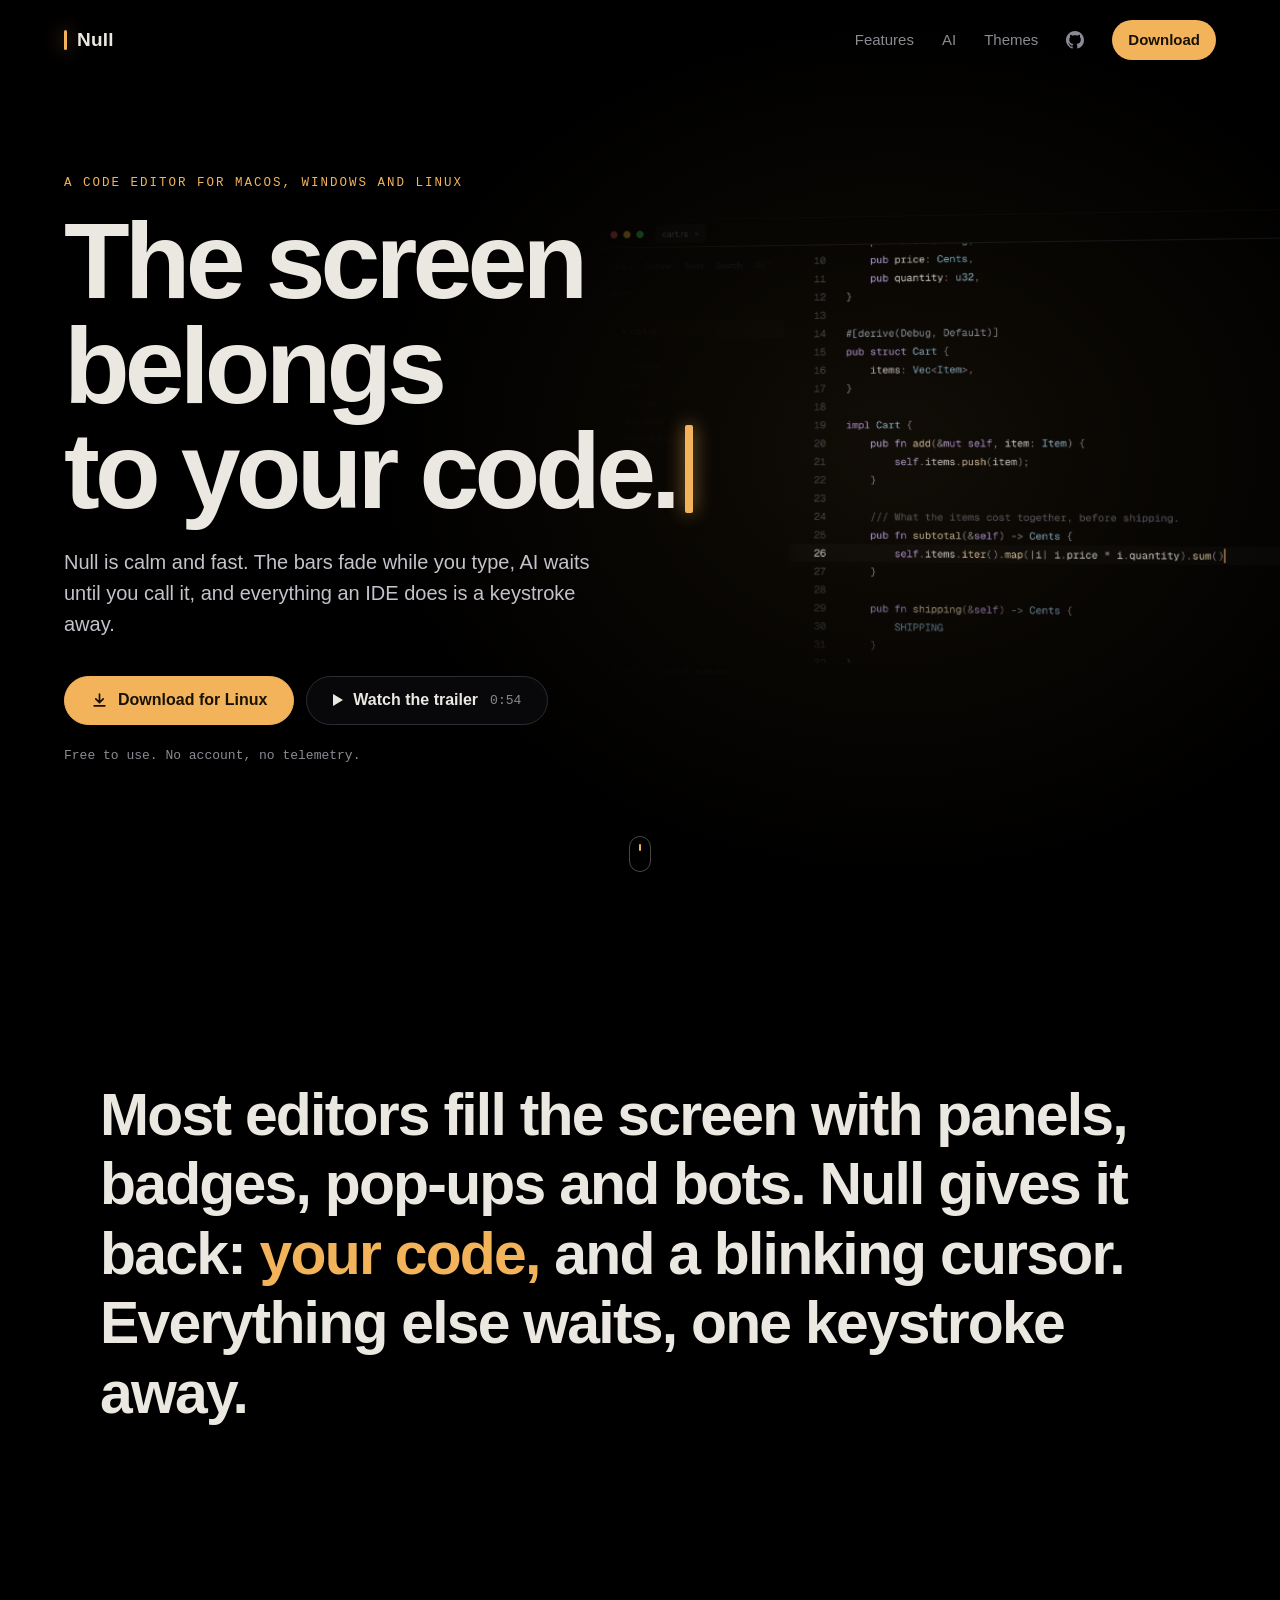
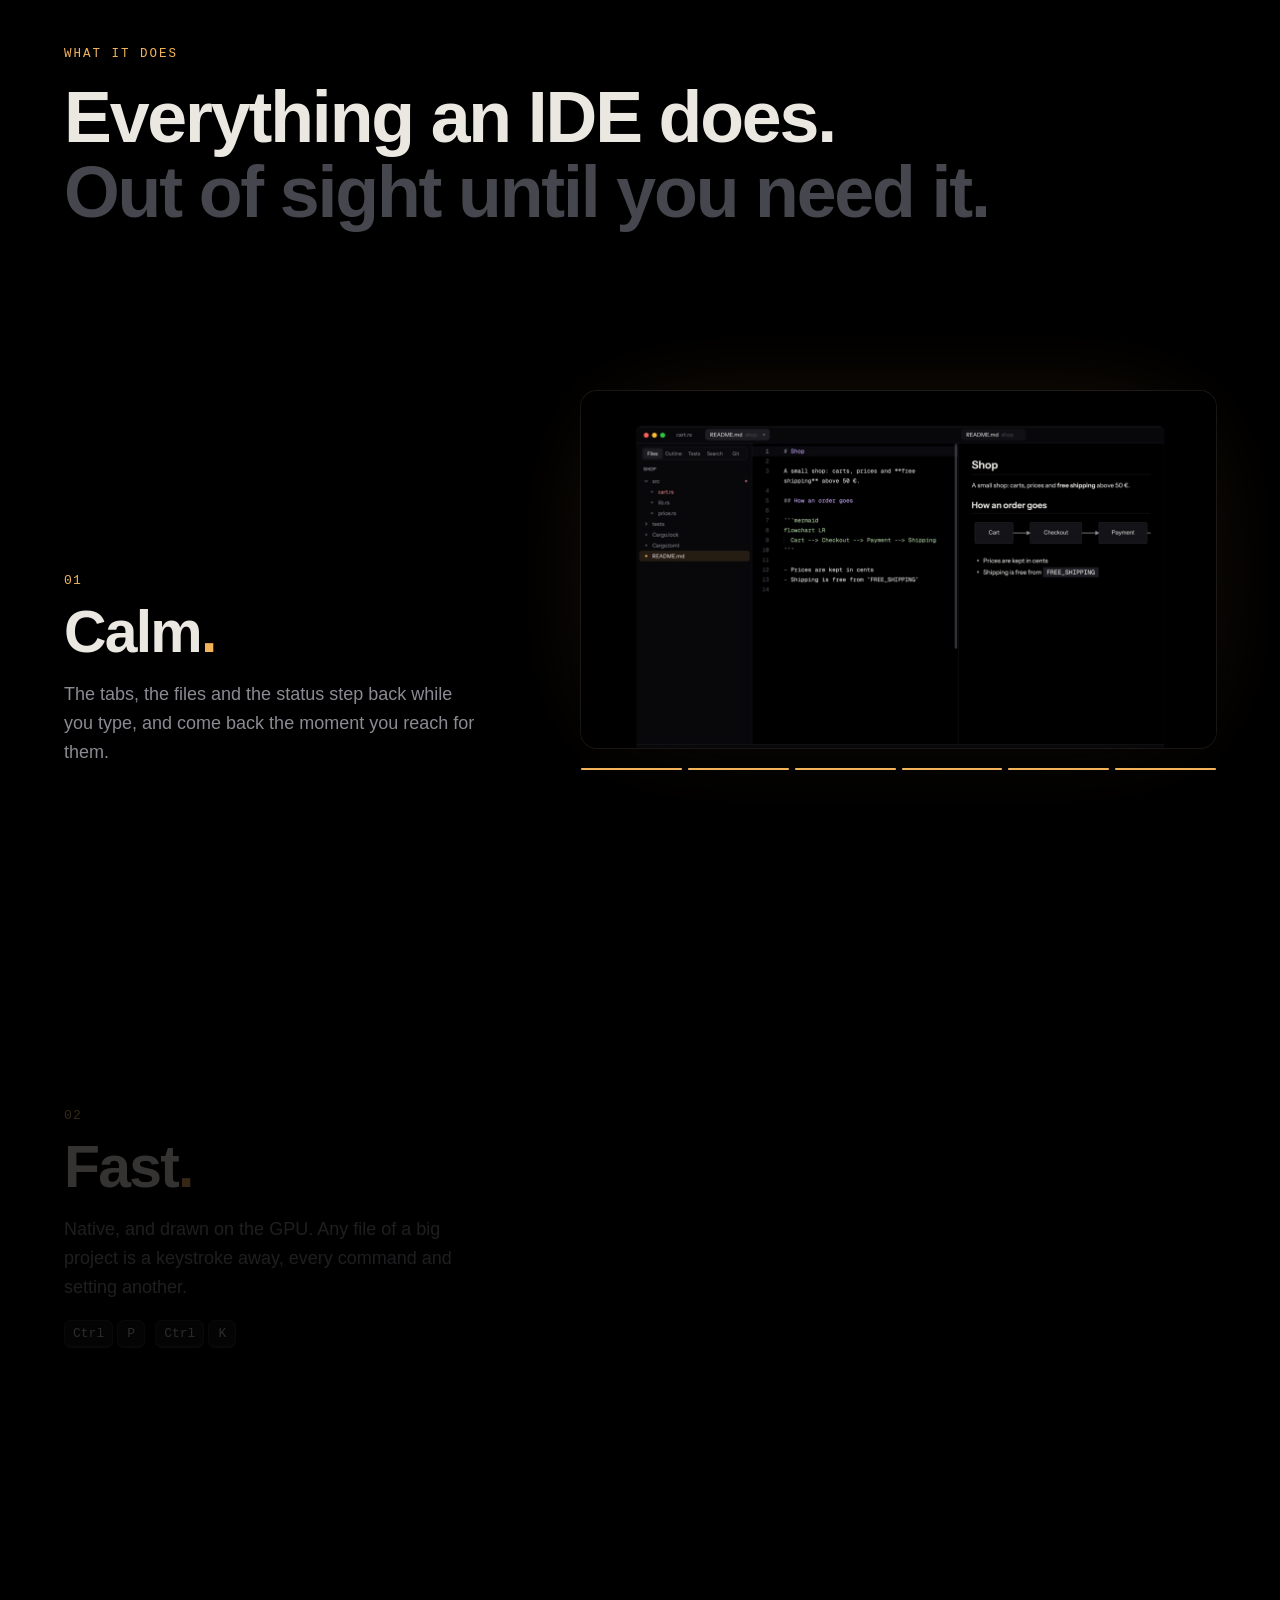
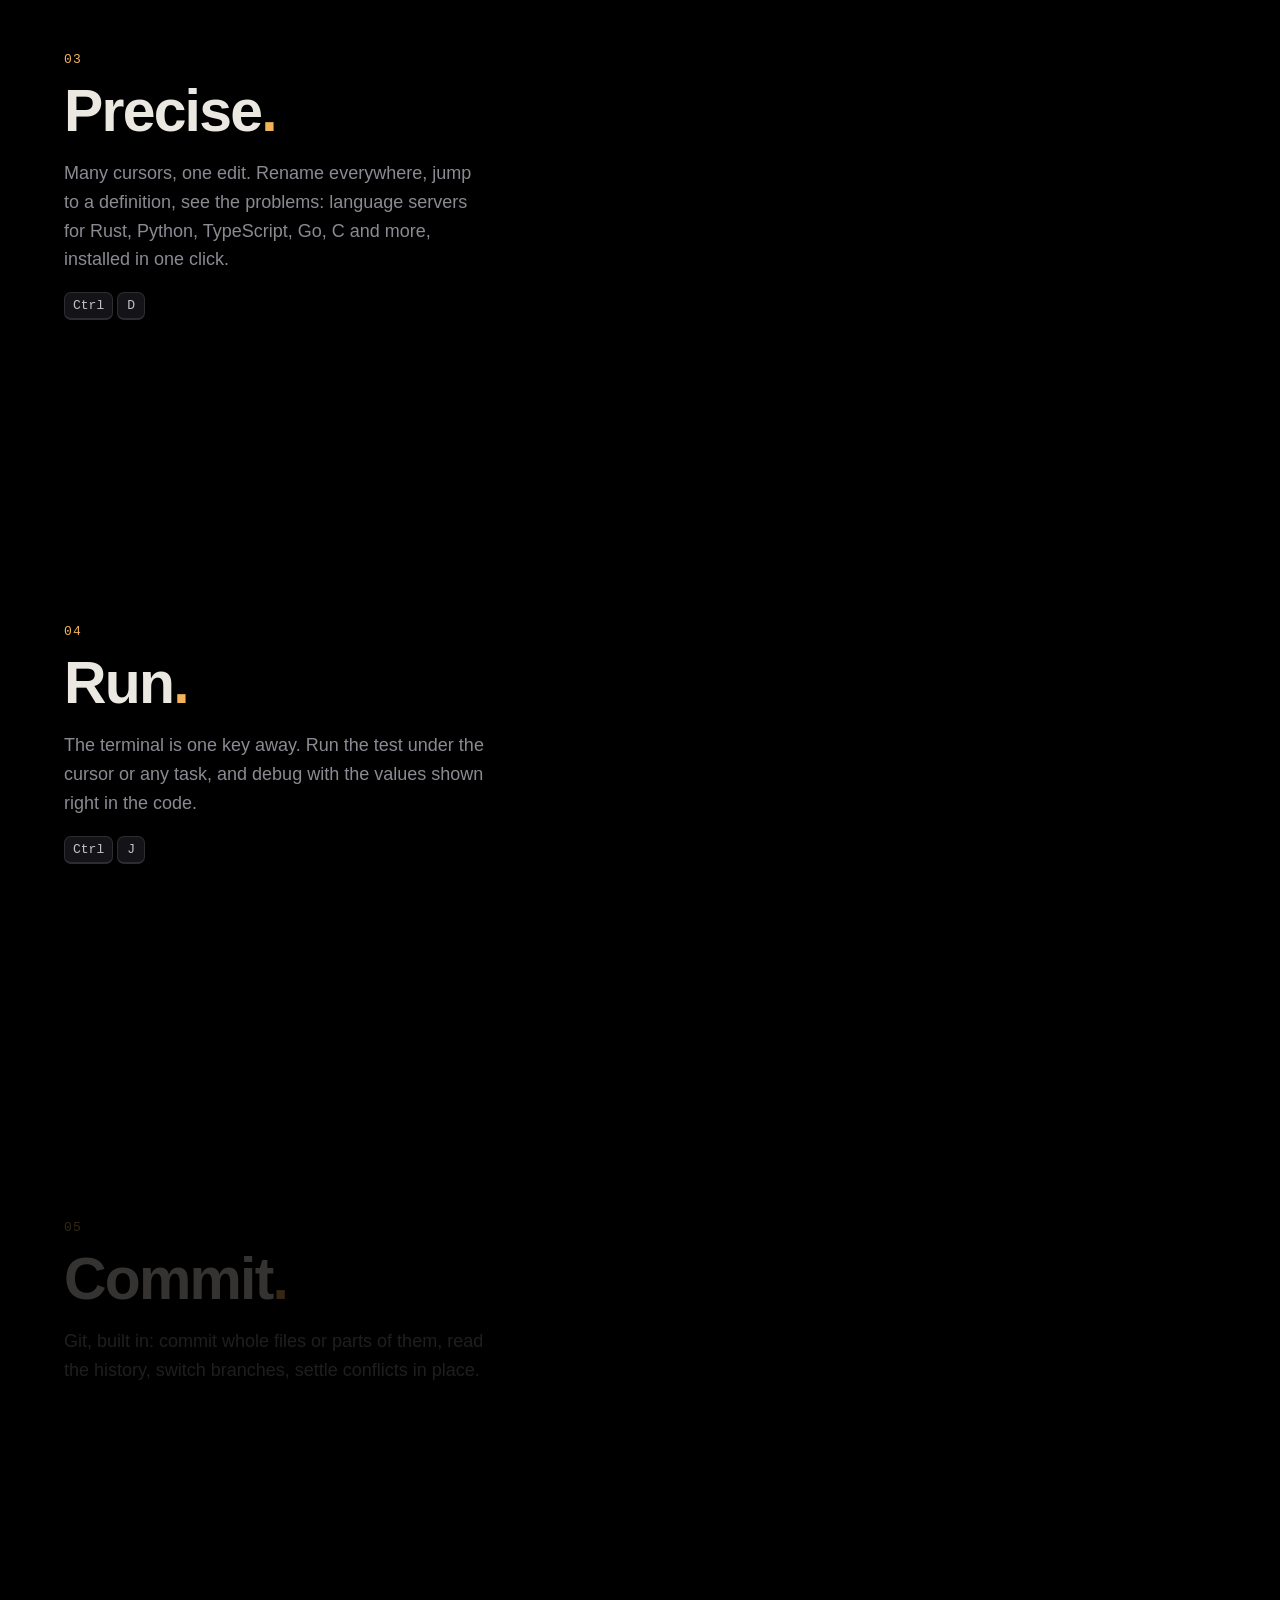
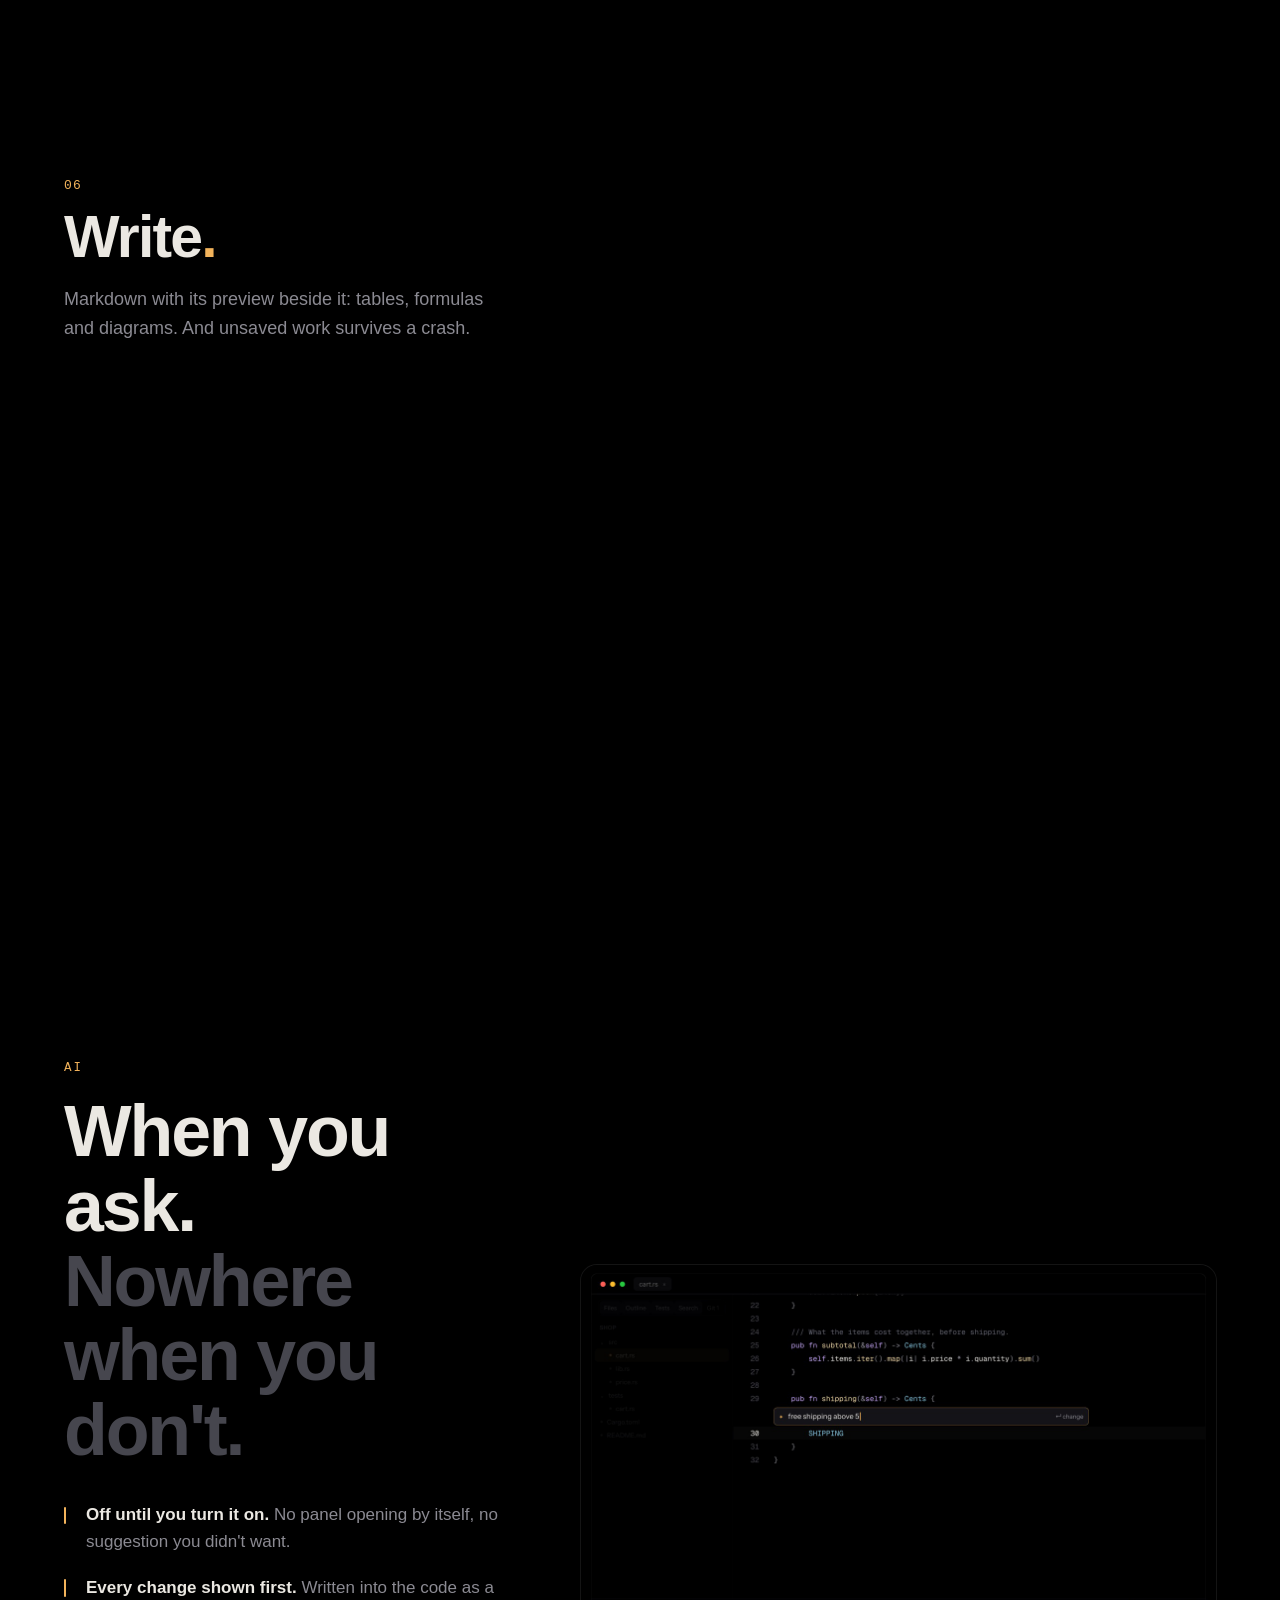
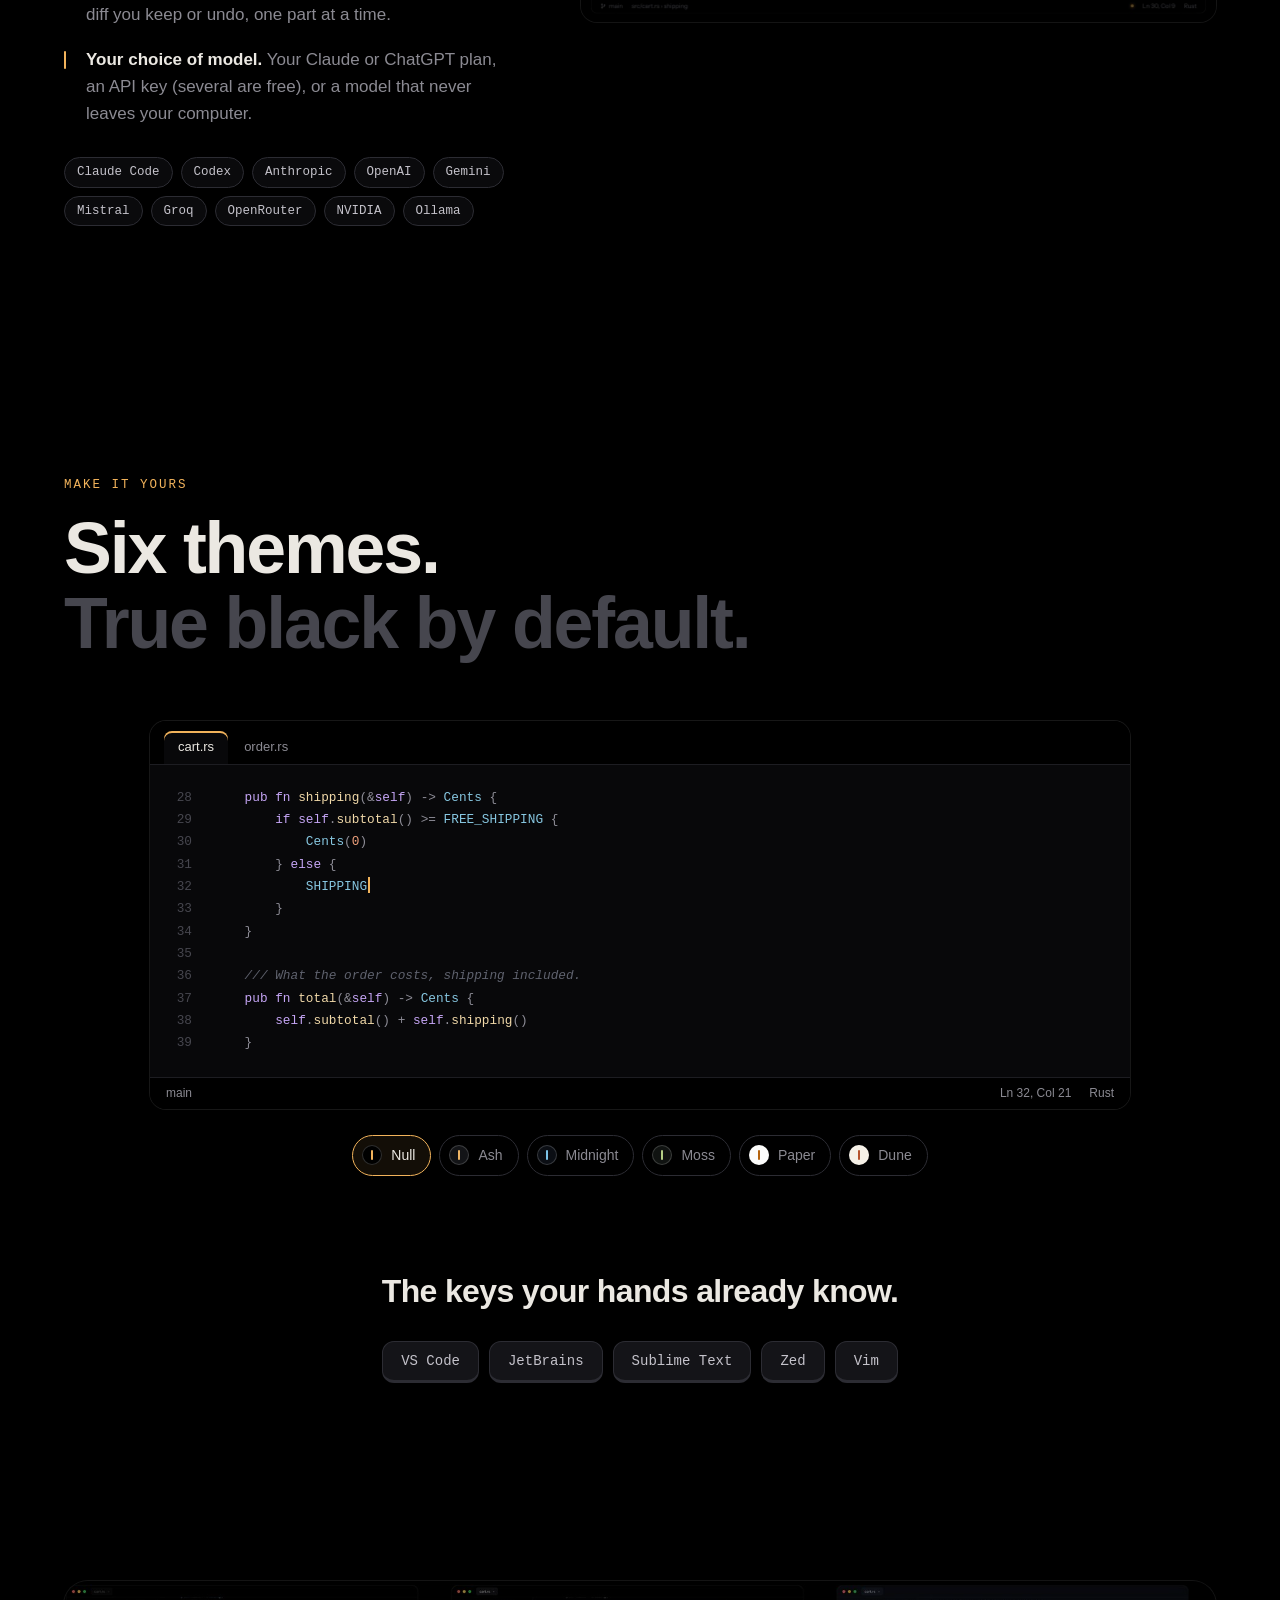
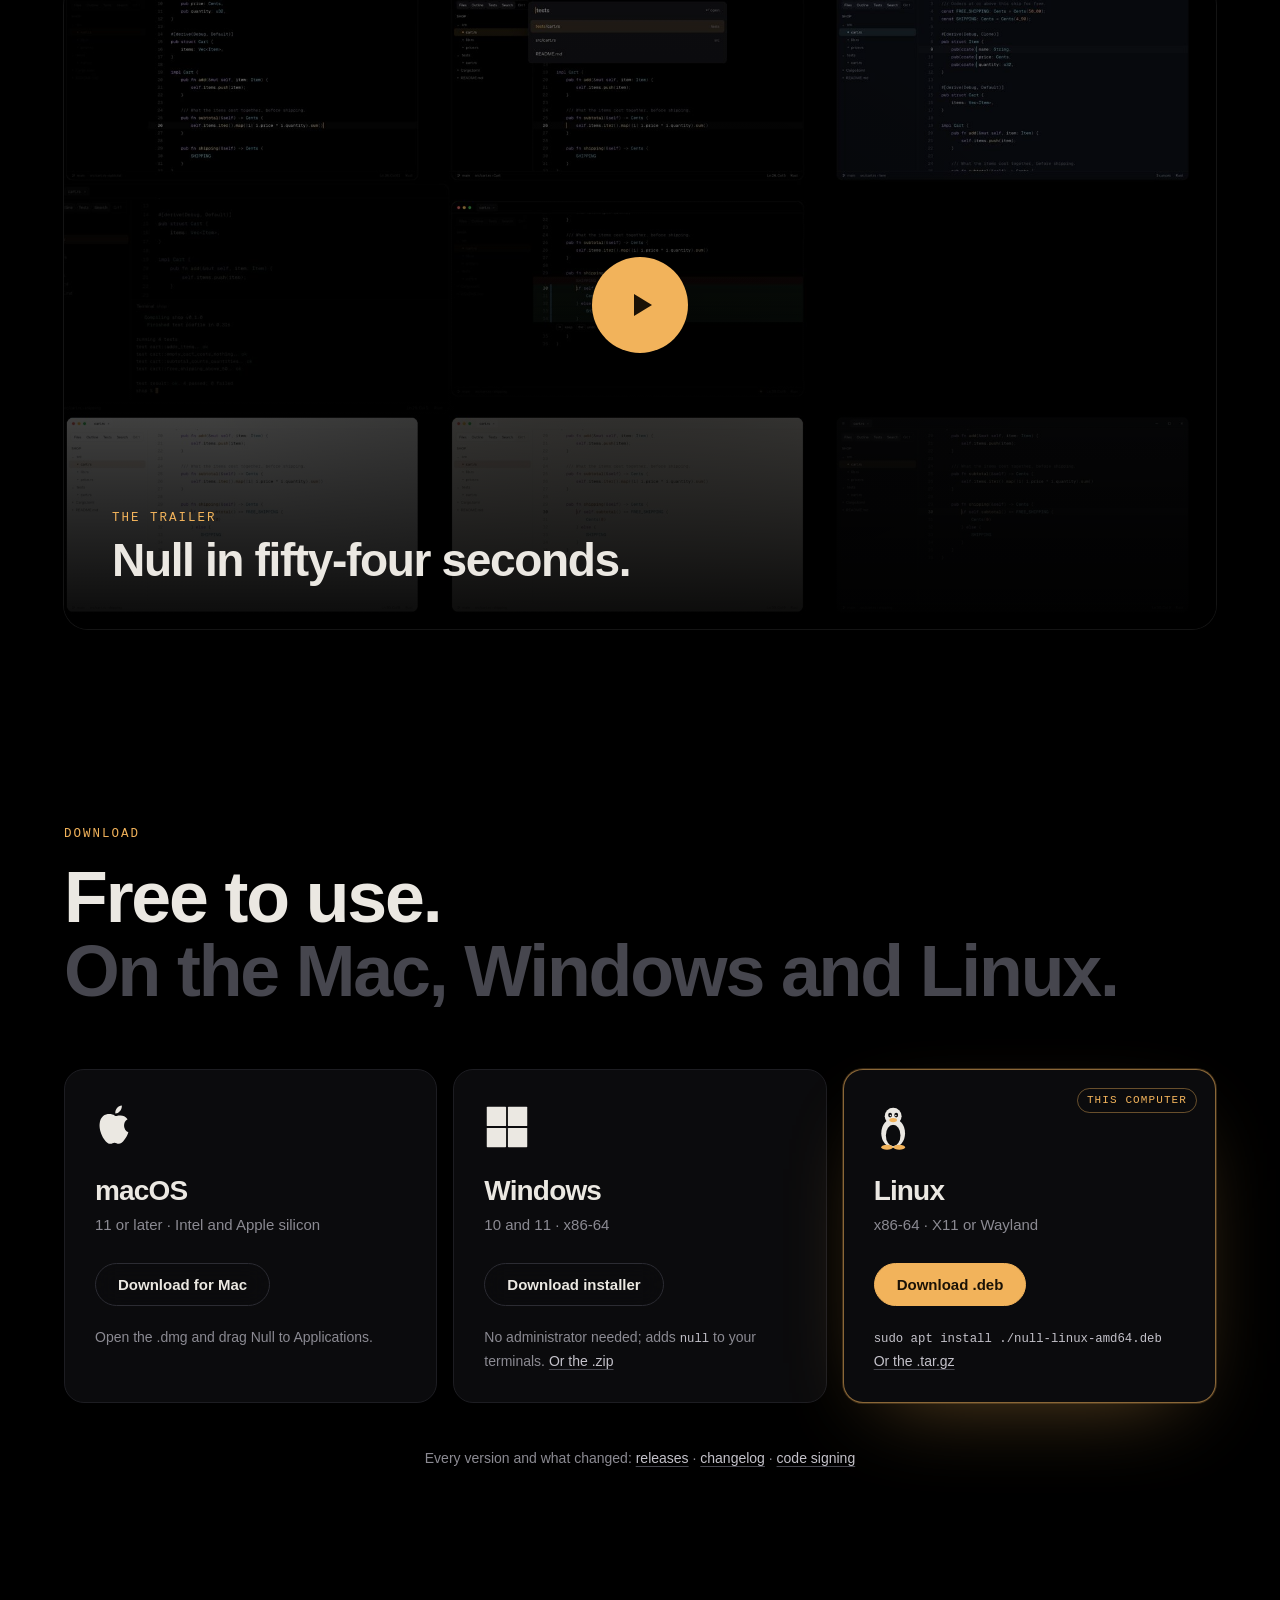
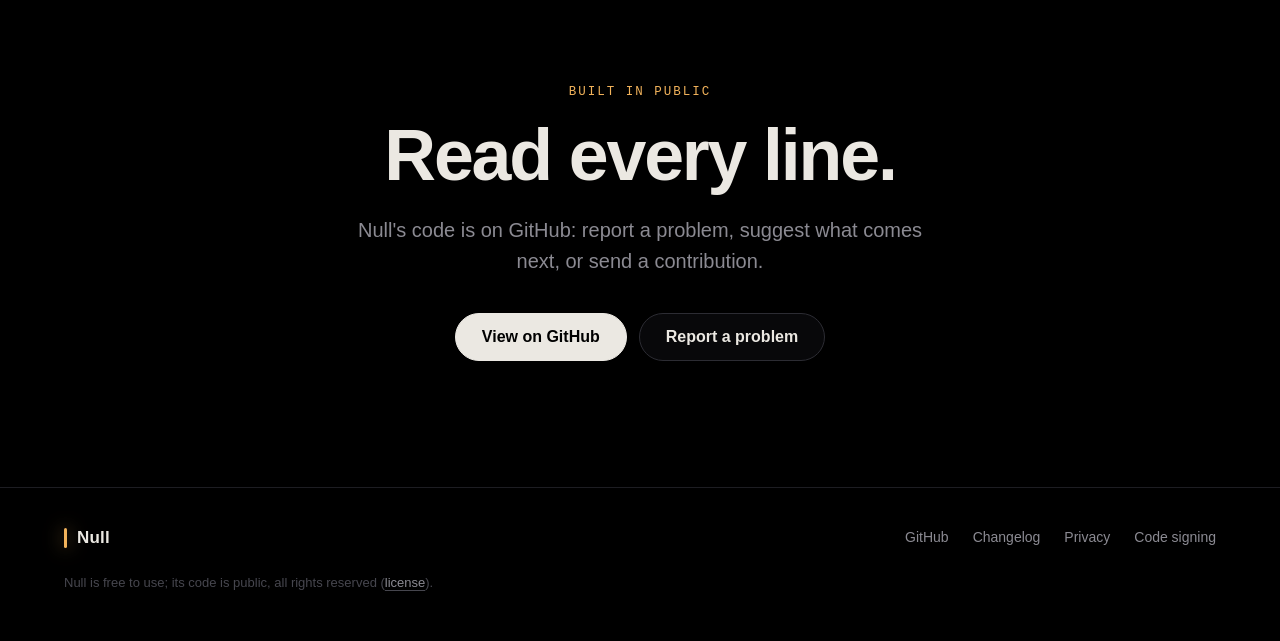
==== commit 8b780c8e: "The website, rebuilt in Null's own look True black, the amber caret, its own fonts. The app at work " ====
--- a/site/index.html
+++ b/site/index.html
@@ -3,152 +3,168 @@
 <head>
   <meta charset="utf-8">
   <meta name="viewport" content="width=device-width, initial-scale=1">
-  <title>Null — a calm, fast code editor</title>
+  <title>Null: a calm, fast code editor</title>
   <meta name="description" content="Null is a free code editor for macOS, Windows and Linux: the screen belongs to your code, and AI stays out of the way until you call it.">
   <meta name="theme-color" content="#000000">
-  <meta property="og:title" content="Null — a calm, fast code editor">
-  <meta property="og:description" content="The screen belongs to your code. AI is there when you call it, and nowhere when it's off.">
-  <meta property="og:image" content="media/null-film-poster.jpg">
+  <meta property="og:title" content="Null: a calm, fast code editor">
+  <meta property="og:description" content="The screen belongs to your code. Free for macOS, Windows and Linux.">
+  <meta property="og:image" content="https://null-ide.com/media/null-trailer-poster.jpg">
+  <meta property="og:url" content="https://null-ide.com/">
+  <meta name="twitter:card" content="summary_large_image">
   <link rel="icon" href="icon.svg" type="image/svg+xml">
+  <link rel="preload" href="fonts/InstrumentSans-SemiBold.ttf" as="font" type="font/ttf" crossorigin>
   <link rel="stylesheet" href="style.css">
 </head>
 <body>
   <header class="nav" id="nav">
-    <a class="mark" href="#top" aria-label="Null"><span class="caret"></span>Null</a>
-    <nav>
-      <a href="#story">Story</a>
-      <a href="#features">Features</a>
-      <a href="#ai">AI</a>
-      <a href="https://github.com/ShortPlanet3058/null-ide/blob/main/docs/guide.md">Guide</a>
+    <a class="mark" href="#top" aria-label="Null, back to the top"><span class="caret"></span>Null</a>
+    <nav aria-label="Sections">
+      <a class="hide-s" href="#features">Features</a>
+      <a class="hide-s" href="#ai">AI</a>
+      <a class="hide-s" href="#yours">Themes</a>
+      <a class="gh" href="https://github.com/ShortPlanet3058/null-ide" aria-label="Null on GitHub"><svg width="18" height="18" viewBox="0 0 16 16" aria-hidden="true"><path fill="currentColor" d="M8 0C3.58 0 0 3.58 0 8c0 3.54 2.29 6.53 5.47 7.59.4.07.55-.17.55-.38 0-.19-.01-.82-.01-1.49-2.01.37-2.53-.49-2.69-.94-.09-.23-.48-.94-.82-1.13-.28-.15-.68-.52-.01-.53.63-.01 1.08.58 1.23.82.72 1.21 1.87.87 2.33.66.07-.52.28-.87.51-1.07-1.78-.2-3.64-.89-3.64-3.95 0-.87.31-1.59.82-2.15-.08-.2-.36-1.02.08-2.12 0 0 .67-.21 2.2.82.64-.18 1.32-.27 2-.27.68 0 1.36.09 2 .27 1.53-1.04 2.2-.82 2.2-.82.44 1.1.16 1.92.08 2.12.51.56.82 1.27.82 2.15 0 3.07-1.87 3.75-3.65 3.95.29.25.54.73.54 1.48 0 1.07-.01 1.93-.01 2.2 0 .21.15.46.55.38A8.01 8.01 0 0 0 16 8c0-4.42-3.58-8-8-8z"/></svg></a>
       <a class="nav-cta" href="#download">Download</a>
     </nav>
   </header>
 
   <main id="top">
-    <!-- The hero: a scene of the app behind each line, one after the other. -->
-    <section class="hero" id="hero" aria-roledescription="carousel">
-      <div class="slides" aria-hidden="true">
-        <div class="slide on" data-label="Null"><video muted playsinline preload="auto" poster="media/calm.jpg" src="media/calm.mp4"></video></div>
-        <div class="slide" data-label="Fast"><video muted playsinline preload="none" poster="media/fast.jpg" src="media/fast.mp4"></video></div>
-        <div class="slide" data-label="AI on call"><video muted playsinline preload="none" poster="media/ai.jpg" src="media/ai.mp4"></video></div>
-        <div class="slide" data-label="Everywhere"><video muted playsinline preload="none" poster="media/everywhere.jpg" src="media/everywhere.mp4"></video></div>
-      </div>
-      <div class="hero-shade"></div>
-      <div class="hero-glow" id="glow"></div>
-      <div class="hero-content">
-        <div class="hero-copy" id="hero-copy">
-          <div class="copy on">
-            <p class="eyebrow">Free to use · macOS, Windows and Linux</p>
-            <h1>A calm, fast code editor.</h1>
-            <p class="lead">The screen belongs to your code. Everything an IDE should do is a keystroke away, and out of sight until then.</p>
-          </div>
-          <div class="copy">
-            <p class="eyebrow">Fast</p>
-            <h1>Everything, one keystroke away.</h1>
-            <p class="lead">Native, drawn on the GPU. ⌘P lists a 42,000-file project in a quarter of a second; ⌘K changes any setting or runs any command.</p>
-          </div>
-          <div class="copy">
-            <p class="eyebrow">AI on call</p>
-            <h1>AI when you ask. Nowhere when you don't.</h1>
-            <p class="lead">Describe a change in your own words: it's written into your code as a diff to keep or undo. Off until you turn it on.</p>
-          </div>
-          <div class="copy">
-            <p class="eyebrow">Everywhere</p>
-            <h1>On the Mac, Windows and Linux.</h1>
-            <p class="lead">The same quiet window on each, with six themes and the keys your hands already know.</p>
-          </div>
-        </div>
-        <div class="buttons">
-          <a class="button primary" href="#download" id="hero-download">Download Null</a>
-          <button class="button ghost" type="button" data-film><span class="play"></span>Watch the film</button>
-        </div>
-      </div>
-      <div class="hero-tabs" role="tablist" id="hero-tabs"></div>
-    </section>
-
-    <!-- The idea, word by word as you scroll. -->
-    <section class="statement" aria-label="The idea">
-      <p class="scrub" id="scrub">Most editors fill the screen with everything at once: panels, badges, notifications, pop-ups. Null starts with nothing, and gives the screen back to your code.</p>
-    </section>
-
-    <!-- One change, start to finish: the film's story, played by scrolling. -->
-    <section class="story" id="story">
-      <div class="story-pin">
-        <div class="story-text">
-          <p class="eyebrow">One change, start to finish</p>
-          <h2>Without leaving the keyboard.</h2>
-          <ol class="steps" id="steps">
-            <li data-at="0"><b>Write</b><span>The bars fade while you type, and come back when you stop.</span></li>
-            <li data-at="2"><b>Find</b><span>⌘P to any file, @ for any symbol.</span></li>
-            <li data-at="4"><b>Run</b><span>The terminal is one key away; tests run from the code.</span></li>
-            <li data-at="8"><b>Ask</b><span>AI is off until you want it. Then ⌘I, in plain words.</span></li>
-            <li data-at="11"><b>Keep</b><span>Every change is shown in place: ⇥ keeps it, Esc undoes it.</span></li>
-            <li data-at="13"><b>Commit</b><span>The lines you mean, with a message drafted for you.</span></li>
-          </ol>
-        </div>
-        <div class="story-frame">
-          <img class="story-poster" src="media/calm.jpg" alt="">
-          <iframe id="film" title="Null, writing a change: scroll to play it" data-src="film/scripts/promo/promo.html?embed&amp;nocaptions" tabindex="-1"></iframe>
-          <div class="story-progress"><div id="story-bar"></div></div>
-        </div>
-      </div>
-    </section>
-
-    <!-- What it does. -->
+    <!-- The first screen: the app at work behind the words. -->
+    <section class="hero" id="hero">
+      <video class="hero-video" id="hero-video" muted loop playsinline preload="auto" poster="media/hero.jpg" aria-hidden="true">
+        <source src="media/hero.mp4" type="video/mp4">
+      </video>
+      <div class="hero-shade" aria-hidden="true"></div>
+      <div class="hero-copy">
+        <p class="eyebrow rise" style="--d:0">A code editor for macOS, Windows and Linux</p>
+        <h1 class="rise" style="--d:1">The screen belongs<br>to your code.<span class="caret big" aria-hidden="true"></span></h1>
+        <p class="lead rise" style="--d:2">Null is calm and fast. The bars fade while you type, AI waits until you call it, and everything an IDE does is a keystroke away.</p>
+        <div class="buttons rise" style="--d:3">
+          <a class="button primary" id="hero-download" href="#download"><svg class="dl" viewBox="0 0 16 16" aria-hidden="true"><path d="M8 2v8m0 0L4.5 6.5M8 10l3.5-3.5M3 13h10" fill="none" stroke="currentColor" stroke-width="1.6" stroke-linecap="round" stroke-linejoin="round"/></svg><span id="hero-download-label">Download Null</span></a>
+          <button class="button ghost" type="button" data-trailer><span class="play" aria-hidden="true"></span>Watch the trailer<span class="time">0:54</span></button>
+        </div>
+        <p class="hero-note rise" style="--d:4">Free to use. No account, no telemetry.</p>
+      </div>
+      <a class="scroll-hint" href="#idea" aria-label="Scroll down"><span></span></a>
+    </section>
+
+    <!-- The idea, lit word by word as you scroll. -->
+    <section class="idea" id="idea" aria-label="The idea">
+      <p class="words" id="words">Most editors fill the screen with panels, badges, pop-ups and bots. Null gives it back: your code, and a blinking cursor. Everything else waits, one keystroke away.</p>
+    </section>
+
+    <!-- What it does: the words scroll by, the picture stays. -->
     <section class="features" id="features">
       <div class="section-head reveal">
-        <p class="eyebrow">Everything an IDE should do</p>
-        <h2>Out of sight until you need it.</h2>
-        <p class="lead">Code intelligence for Rust, Python, TypeScript, Go, C, C++, Swift and more: the language server is found, or installed for you in one click.</p>
-      </div>
-      <div class="bento">
-        <article class="card wide reveal"><div class="pic"><img loading="lazy" src="media/stills/commit.jpg" style="--zoom:1.8;--focus:8% 30%" alt="The Git panel with a commit message drafted"></div><div class="txt"><h3>Git in one panel</h3><p>Commit whole files or just the lines you mean. History with its graph, branches, conflicts resolved in place, pull requests.</p></div></article>
-        <article class="card reveal"><div class="pic"><img loading="lazy" src="media/stills/run.jpg" style="--zoom:1.9;--focus:60% 82%" alt="The terminal running the tests"></div><div class="txt"><h3>Terminal and tests</h3><p>Tests found and run from the code; errors in the terminal join the problems list.</p></div></article>
-        <article class="card reveal"><div class="pic"><img loading="lazy" src="media/stills/debug.jpg" style="--zoom:1.5;--focus:48% 50%" alt="Stopped at a breakpoint, values shown in the code"></div><div class="txt"><h3>A debugger in the code</h3><p>Breakpoints, and values shown where they are, not in a pane.</p></div></article>
-        <article class="card reveal"><div class="pic"><img loading="lazy" src="media/stills/md.jpg" style="--zoom:1.55;--focus:88% 28%" alt="Markdown with its live preview and a diagram"></div><div class="txt"><h3>Markdown, previewed</h3><p>Tables, formulas and diagrams, live beside the text.</p></div></article>
-        <article class="card reveal"><div class="pic"><img loading="lazy" src="media/stills/tasks.jpg" style="--zoom:1.45;--focus:45% 38%" alt="An AI task's changes to review"></div><div class="txt"><h3>Bigger tasks, in the background</h3><p>Claude Code or Codex does the work; you review every change, file by file.</p></div></article>
-        <article class="card reveal"><div class="pic"><img loading="lazy" src="media/stills/folders.jpg" style="--zoom:1.75;--focus:8% 30%" alt="Two projects in one window"></div><div class="txt"><h3>Several folders, one window <em>next release</em></h3><p>Each with its own files, git and language servers.</p></div></article>
-        <article class="card wide reveal"><div class="pic"><img loading="lazy" src="media/stills/themes.jpg" style="--zoom:1.45;--focus:55% 26%" alt="The six themes in Settings"></div><div class="txt"><h3>Six themes</h3><p>True black by default, with an amber caret; dark and light ones too. Bars that fade while you type.</p></div></article>
-        <article class="card reveal"><div class="pic"><img loading="lazy" src="media/stills/keyboard.jpg" style="--zoom:1.7;--focus:62% 22%" alt="Keymap presets in Settings"></div><div class="txt"><h3>Keys you already know</h3><p>VS Code, JetBrains, Sublime Text, Zed, or Vim.</p></div></article>
-        <article class="card reveal"><div class="pic"><img loading="lazy" src="media/stills/vim.jpg" style="--zoom:1.5;--focus:42% 82%" alt="Vim's visual mode in Null"></div><div class="txt"><h3>Vim, properly</h3><p>Modes, motions, text objects, registers, macros.</p></div></article>
-        <article class="card plain reveal"><div class="txt"><h3>Never lose work</h3><p>Unsaved changes survive a crash, every save is kept for a month, and files changed on disk are never silently written over.</p></div></article>
-        <article class="card plain full reveal"><div class="txt"><h3>Private</h3><p>No telemetry, no accounts. Nothing leaves your computer unless you ask it to.</p></div></article>
-      </div>
-      <div class="numbers reveal" id="numbers">
-        <div><b data-count="42000">0</b><span>files listed in a quarter of a second</span></div>
-        <div><b data-count="14">0</b><span>languages highlighted, more coloured</span></div>
-        <div><b data-count="6">0</b><span>themes, and six sets of keys</span></div>
-        <div><b data-count="3">0</b><span>platforms, one quiet window</span></div>
-      </div>
-    </section>
-
-    <!-- AI your way. -->
+        <p class="eyebrow">What it does</p>
+        <h2>Everything an IDE does.<br><span class="dim">Out of sight until you need it.</span></h2>
+      </div>
+      <div class="showcase">
+        <div class="steps">
+          <article class="step" data-clip="calm">
+            <div class="step-media"><video muted loop playsinline preload="none" poster="media/calm.jpg" data-src="media/calm.mp4"></video></div>
+            <span class="num">01</span>
+            <h3>Calm<span class="dot">.</span></h3>
+            <p>The tabs, the files and the status step back while you type, and come back the moment you reach for them.</p>
+          </article>
+          <article class="step" data-clip="fast">
+            <div class="step-media"><video muted loop playsinline preload="none" poster="media/fast.jpg" data-src="media/fast.mp4"></video></div>
+            <span class="num">02</span>
+            <h3>Fast<span class="dot">.</span></h3>
+            <p>Native, and drawn on the GPU. Any file of a big project is a keystroke away, every command and setting another.</p>
+            <p class="keys"><span class="k" data-mac="⌘ P" data-pc="Ctrl P"></span><span class="k" data-mac="⌘ K" data-pc="Ctrl K"></span></p>
+          </article>
+          <article class="step" data-clip="precise">
+            <div class="step-media"><video muted loop playsinline preload="none" poster="media/precise.jpg" data-src="media/precise.mp4"></video></div>
+            <span class="num">03</span>
+            <h3>Precise<span class="dot">.</span></h3>
+            <p>Many cursors, one edit. Rename everywhere, jump to a definition, see the problems: language servers for Rust, Python, TypeScript, Go, C and more, installed in one click.</p>
+            <p class="keys"><span class="k" data-mac="⌘ D" data-pc="Ctrl D"></span></p>
+          </article>
+          <article class="step" data-clip="run">
+            <div class="step-media"><video muted loop playsinline preload="none" poster="media/run.jpg" data-src="media/run.mp4"></video></div>
+            <span class="num">04</span>
+            <h3>Run<span class="dot">.</span></h3>
+            <p>The terminal is one key away. Run the test under the cursor or any task, and debug with the values shown right in the code.</p>
+            <p class="keys"><span class="k" data-mac="⌃ `" data-pc="Ctrl J"></span></p>
+          </article>
+          <article class="step" data-clip="commit">
+            <div class="step-media"><video muted loop playsinline preload="none" poster="media/commit.jpg" data-src="media/commit.mp4"></video></div>
+            <span class="num">05</span>
+            <h3>Commit<span class="dot">.</span></h3>
+            <p>Git, built in: commit whole files or parts of them, read the history, switch branches, settle conflicts in place.</p>
+          </article>
+          <article class="step" data-clip="write">
+            <div class="step-media"><video muted loop playsinline preload="none" poster="media/write.jpg" data-src="media/write.mp4"></video></div>
+            <span class="num">06</span>
+            <h3>Write<span class="dot">.</span></h3>
+            <p>Markdown with its preview beside it: tables, formulas and diagrams. And unsaved work survives a crash.</p>
+          </article>
+        </div>
+        <div class="stage" aria-hidden="true">
+          <div class="screen" id="screen"></div>
+          <div class="ticks" id="ticks"></div>
+        </div>
+      </div>
+    </section>
+
+    <!-- AI. -->
     <section class="ai" id="ai">
+      <div class="ai-glow" aria-hidden="true"></div>
+      <div class="ai-copy reveal">
+        <p class="eyebrow">AI</p>
+        <h2>When you ask.<br><span class="dim">Nowhere when you don't.</span></h2>
+        <ul class="points">
+          <li><b>Off until you turn it on.</b> No panel opening by itself, no suggestion you didn't want.</li>
+          <li><b>Every change shown first.</b> Written into the code as a diff you keep or undo, one part at a time.</li>
+          <li><b>Your choice of model.</b> Your Claude or ChatGPT plan, an API key (several are free), or a model that never leaves your computer.</li>
+        </ul>
+        <div class="chips">
+          <span>Claude Code</span><span>Codex</span><span>Anthropic</span><span>OpenAI</span><span>Gemini</span><span>Mistral</span><span>Groq</span><span>OpenRouter</span><span>NVIDIA</span><span>Ollama</span>
+        </div>
+      </div>
+      <div class="ai-media reveal">
+        <div class="frame"><video muted loop playsinline preload="none" poster="media/ai.jpg" data-src="media/ai.mp4" data-inview></video></div>
+      </div>
+    </section>
+
+    <!-- Make it yours: the themes, live; the keys. -->
+    <section class="yours" id="yours">
       <div class="section-head reveal">
-        <p class="eyebrow">AI your way</p>
-        <h2>A tool, not a co-pilot.</h2>
-        <p class="lead">Off until you turn it on. When it's on, it never changes your code without showing you the change.</p>
-      </div>
-      <div class="marquee" aria-label="Where answers can come from">
-        <div class="track"><span>Claude Code <i>your Claude plan</i></span><span>Codex <i>your ChatGPT plan</i></span><span>Claude API</span><span>OpenAI</span><span>Gemini <i>free tier</i></span><span>Mistral <i>free tier</i></span><span>Groq <i>free tier</i></span><span>OpenRouter</span><span>NVIDIA</span><span>Ollama <i>on your computer</i></span></div>
-        <div class="track" aria-hidden="true"><span>Claude Code <i>your Claude plan</i></span><span>Codex <i>your ChatGPT plan</i></span><span>Claude API</span><span>OpenAI</span><span>Gemini <i>free tier</i></span><span>Mistral <i>free tier</i></span><span>Groq <i>free tier</i></span><span>OpenRouter</span><span>NVIDIA</span><span>Ollama <i>on your computer</i></span></div>
-      </div>
-      <div class="three">
-        <div class="reveal"><span class="k">⌘I</span><h3>Change code where it is</h3><p>Describe a change; it's written in as a diff to keep with ⇥ or undo with Esc.</p></div>
-        <div class="reveal"><span class="k">✦</span><h3>Bigger tasks, reviewed</h3><p>Hand a task to Claude Code or Codex. Its changes come back as a list to review, change by change.</p></div>
-        <div class="reveal"><span class="k">○</span><h3>Or none at all</h3><p>With AI off there's no button, no badge, no dot. Just your code.</p></div>
-      </div>
-    </section>
-
-    <!-- The film. -->
-    <section class="film" id="film-section">
-      <div class="section-head reveal">
-        <p class="eyebrow">The film</p>
-        <h2>Null in a minute and three quarters.</h2>
-      </div>
-      <button class="film-card reveal" type="button" data-film aria-label="Watch the film">
-        <img loading="lazy" src="media/null-film-poster.jpg" alt="">
-        <span class="film-play"><span class="play"></span></span>
+        <p class="eyebrow">Make it yours</p>
+        <h2>Six themes.<br><span class="dim">True black by default.</span></h2>
+      </div>
+      <div class="theme-demo reveal">
+        <div class="theme-window" id="theme-window">
+          <div class="tw-bar"><span class="tw-tab on">cart.rs</span><span class="tw-tab">order.rs</span></div>
+          <pre class="tw-code"><code><span class="ln">28</span>    <span class="kw">pub fn</span> <span class="fn">shipping</span><span class="pu">(&amp;</span><span class="kw">self</span><span class="pu">) -&gt;</span> <span class="ty">Cents</span> <span class="pu">{</span>
+<span class="ln">29</span>        <span class="kw">if</span> <span class="kw">self</span><span class="pu">.</span><span class="fn">subtotal</span><span class="pu">() &gt;=</span> <span class="ty">FREE_SHIPPING</span> <span class="pu">{</span>
+<span class="ln">30</span>            <span class="ty">Cents</span><span class="pu">(</span><span class="nu">0</span><span class="pu">)</span>
+<span class="ln cur-line">31</span>        <span class="pu">}</span> <span class="kw">else</span> <span class="pu">{</span>
+<span class="ln">32</span>            <span class="ty">SHIPPING</span><span class="cur"></span>
+<span class="ln">33</span>        <span class="pu">}</span>
+<span class="ln">34</span>    <span class="pu">}</span>
+<span class="ln">35</span>
+<span class="ln">36</span>    <span class="co">/// What the order costs, shipping included.</span>
+<span class="ln">37</span>    <span class="kw">pub fn</span> <span class="fn">total</span><span class="pu">(&amp;</span><span class="kw">self</span><span class="pu">) -&gt;</span> <span class="ty">Cents</span> <span class="pu">{</span>
+<span class="ln">38</span>        <span class="kw">self</span><span class="pu">.</span><span class="fn">subtotal</span><span class="pu">() +</span> <span class="kw">self</span><span class="pu">.</span><span class="fn">shipping</span><span class="pu">()</span>
+<span class="ln">39</span>    <span class="pu">}</span></code></pre>
+          <div class="tw-status"><span>main</span><span class="grow"></span><span>Ln 32, Col 21</span><span>Rust</span></div>
+        </div>
+        <div class="theme-picker" role="radiogroup" aria-label="Themes" id="theme-picker"></div>
+      </div>
+      <div class="keymaps reveal">
+        <p>The keys your hands already know.</p>
+        <div class="km-row"><span>VS Code</span><span>JetBrains</span><span>Sublime Text</span><span>Zed</span><span>Vim</span></div>
+      </div>
+    </section>
+
+    <!-- The trailer. -->
+    <section class="trailer" id="trailer">
+      <button class="trailer-card reveal" type="button" data-trailer aria-label="Watch the trailer">
+        <img loading="lazy" src="media/trailer-card.jpg" alt="">
+        <span class="trailer-shade"></span>
+        <span class="trailer-copy"><span class="eyebrow">The trailer</span><span class="trailer-title">Null in fifty-four seconds.</span></span>
+        <span class="trailer-play"><span class="play"></span></span>
       </button>
     </section>
 
@@ -156,52 +172,63 @@
     <section class="download" id="download">
       <div class="section-head reveal">
         <p class="eyebrow">Download</p>
-        <h2>Free, and yours.</h2>
-        <p class="lead">The latest version, built from the source on GitHub by its public release workflow.</p>
+        <h2>Free to use.<br><span class="dim">On the Mac, Windows and Linux.</span></h2>
       </div>
       <div class="platforms">
-        <a class="platform reveal" data-os="mac" href="https://github.com/ShortPlanet3058/null-ide/releases/latest/download/Null-macos.dmg">
-          <span class="os">macOS</span><span class="req">11 or later · Intel and Apple silicon</span><span class="how">Open the .dmg and drag Null to Applications.</span><span class="get">Download .dmg</span>
-        </a>
-        <a class="platform reveal" data-os="windows" href="https://github.com/ShortPlanet3058/null-ide/releases/latest/download/null-windows-x86_64-setup.exe">
-          <span class="os">Windows</span><span class="req">10 and 11 · x86-64</span><span class="how">Run the installer: no administrator needed. It adds Null to the Start menu, <code>null</code> to your terminals and "Open with Null" to folders.</span><span class="get">Download installer</span>
-          <span class="alt" data-href="https://github.com/ShortPlanet3058/null-ide/releases/latest/download/null-windows-x86_64.zip">or the .zip, to run from anywhere</span>
-        </a>
-        <a class="platform reveal" data-os="linux" href="https://github.com/ShortPlanet3058/null-ide/releases/latest/download/null-linux-amd64.deb">
-          <span class="os">Linux</span><span class="req">x86-64 · X11 or Wayland</span><span class="how">Ubuntu and Debian: <code>sudo apt install ./null-linux-amd64.deb</code>, and <code>null</code> works in every terminal.</span><span class="get">Download .deb</span>
-          <span class="alt" data-href="https://github.com/ShortPlanet3058/null-ide/releases/latest/download/null-linux-x86_64.tar.gz">or the .tar.gz for other distributions (./install.sh)</span>
-        </a>
-      </div>
-      <p class="small reveal">Every version and its notes: <a href="https://github.com/ShortPlanet3058/null-ide/releases">releases</a> ·
-        <a href="https://github.com/ShortPlanet3058/null-ide/blob/main/CHANGELOG.md">changelog</a> ·
-        <a href="https://github.com/ShortPlanet3058/null-ide">source</a> · <a href="code-signing.html">code signing policy</a> · <a href="privacy.html">privacy</a></p>
+        <div class="platform reveal" data-os="mac">
+          <span class="yours-badge">This computer</span>
+          <svg class="logo" viewBox="0 0 100 120" aria-hidden="true"><path fill="currentColor" d="M51 30c-9-6-36-8-39 22-2 22 15 52 28 52 5 0 7-3 11-3s6 3 11 3c10 0 21-17 25-30-14-6-15-27-2-34-6-9-15-11-21-10-6 0-9 3-13 0z"/><path fill="currentColor" d="M53 25c-1-11 7-20 17-21 1 11-8 21-17 21z"/></svg>
+          <h3>macOS</h3>
+          <p class="req">11 or later · Intel and Apple silicon</p>
+          <a class="button primary" href="https://github.com/ShortPlanet3058/null-ide/releases/latest/download/Null-macos.dmg">Download for Mac</a>
+          <p class="how">Open the .dmg and drag Null to Applications.</p>
+        </div>
+        <div class="platform reveal" data-os="windows">
+          <span class="yours-badge">This computer</span>
+          <svg class="logo" viewBox="0 0 100 100" aria-hidden="true"><g fill="currentColor"><rect x="6" y="6" width="42" height="42" rx="1.5"/><rect x="52" y="6" width="42" height="42" rx="1.5"/><rect x="6" y="52" width="42" height="42" rx="1.5"/><rect x="52" y="52" width="42" height="42" rx="1.5"/></g></svg>
+          <h3>Windows</h3>
+          <p class="req">10 and 11 · x86-64</p>
+          <a class="button primary" href="https://github.com/ShortPlanet3058/null-ide/releases/latest/download/null-windows-x86_64-setup.exe">Download installer</a>
+          <p class="how">No administrator needed; adds <code>null</code> to your terminals. <a href="https://github.com/ShortPlanet3058/null-ide/releases/latest/download/null-windows-x86_64.zip">Or the .zip</a></p>
+        </div>
+        <div class="platform reveal" data-os="linux">
+          <span class="yours-badge">This computer</span>
+          <svg class="logo" viewBox="0 0 100 120" aria-hidden="true"><ellipse cx="50" cy="76" rx="31" ry="38" fill="currentColor"/><ellipse cx="50" cy="82" rx="19" ry="28" fill="var(--card)"/><circle cx="50" cy="32" r="22" fill="currentColor"/><ellipse cx="42" cy="29" rx="5" ry="6.5" fill="var(--card)"/><ellipse cx="58" cy="29" rx="5" ry="6.5" fill="var(--card)"/><circle cx="43" cy="30" r="2" fill="currentColor"/><circle cx="57" cy="30" r="2" fill="currentColor"/><ellipse cx="50" cy="42" rx="10" ry="5.5" fill="var(--amber)"/><ellipse cx="34" cy="113" rx="15" ry="6.5" fill="var(--amber)"/><ellipse cx="66" cy="113" rx="15" ry="6.5" fill="var(--amber)"/></svg>
+          <h3>Linux</h3>
+          <p class="req">x86-64 · X11 or Wayland</p>
+          <a class="button primary" href="https://github.com/ShortPlanet3058/null-ide/releases/latest/download/null-linux-amd64.deb">Download .deb</a>
+          <p class="how"><code>sudo apt install ./null-linux-amd64.deb</code> <a href="https://github.com/ShortPlanet3058/null-ide/releases/latest/download/null-linux-x86_64.tar.gz">Or the .tar.gz</a></p>
+        </div>
+      </div>
+      <p class="small reveal">Every version and what changed: <a href="https://github.com/ShortPlanet3058/null-ide/releases">releases</a> · <a href="https://github.com/ShortPlanet3058/null-ide/blob/main/CHANGELOG.md">changelog</a> · <a href="code-signing.html">code signing</a></p>
+    </section>
+
+    <!-- Built in public. -->
+    <section class="public reveal" aria-label="Source code">
+      <p class="eyebrow">Built in public</p>
+      <h2>Read every line.</h2>
+      <p class="lead">Null's code is on GitHub: report a problem, suggest what comes next, or send a contribution.</p>
+      <div class="buttons">
+        <a class="button light" href="https://github.com/ShortPlanet3058/null-ide">View on GitHub</a>
+        <a class="button ghost" href="https://github.com/ShortPlanet3058/null-ide/issues">Report a problem</a>
+      </div>
     </section>
   </main>
-
-  <section class="open reveal" aria-label="Source code">
-    <p class="eyebrow">Public source</p>
-    <h2>Built in public.</h2>
-    <p class="lead">Null's code is on GitHub for anyone to read: report a problem, suggest what comes next, or send a contribution.</p>
-    <div class="buttons">
-      <a class="button primary" href="https://github.com/ShortPlanet3058/null-ide">
-        <svg width="20" height="20" viewBox="0 0 16 16" aria-hidden="true"><path fill="currentColor" d="M8 0C3.58 0 0 3.58 0 8c0 3.54 2.29 6.53 5.47 7.59.4.07.55-.17.55-.38 0-.19-.01-.82-.01-1.49-2.01.37-2.53-.49-2.69-.94-.09-.23-.48-.94-.82-1.13-.28-.15-.68-.52-.01-.53.63-.01 1.08.58 1.23.82.72 1.21 1.87.87 2.33.66.07-.52.28-.87.51-1.07-1.78-.2-3.64-.89-3.64-3.95 0-.87.31-1.59.82-2.15-.08-.2-.36-1.02.08-2.12 0 0 .67-.21 2.2.82.64-.18 1.32-.27 2-.27.68 0 1.36.09 2 .27 1.53-1.04 2.2-.82 2.2-.82.44 1.1.16 1.92.08 2.12.51.56.82 1.27.82 2.15 0 3.07-1.87 3.75-3.65 3.95.29.25.54.73.54 1.48 0 1.07-.01 1.93-.01 2.2 0 .21.15.46.55.38A8.01 8.01 0 0 0 16 8c0-4.42-3.58-8-8-8z"/></svg>
-        View Null on GitHub
-      </a>
-      <a class="button ghost" href="https://github.com/ShortPlanet3058/null-ide/issues">Report a problem</a>
-    </div>
-  </section>
 
   <footer class="foot">
     <div class="foot-row">
-      <span>Null is free to use; its code is public, all rights reserved (<a href="https://github.com/ShortPlanet3058/null-ide/blob/main/LICENSE">license</a>).</span>
-      <span><a href="https://github.com/ShortPlanet3058/null-ide">GitHub</a> · <a href="https://github.com/ShortPlanet3058/null-ide/issues">Report a problem</a> · <a href="code-signing.html">Code signing</a> · <a href="privacy.html">Privacy</a></span>
+      <a class="mark" href="#top"><span class="caret"></span>Null</a>
+      <span class="foot-links"><a href="https://github.com/ShortPlanet3058/null-ide">GitHub</a><a href="https://github.com/ShortPlanet3058/null-ide/blob/main/CHANGELOG.md">Changelog</a><a href="privacy.html">Privacy</a><a href="code-signing.html">Code signing</a></span>
     </div>
+    <p class="foot-legal">Null is free to use; its code is public, all rights reserved (<a href="https://github.com/ShortPlanet3058/null-ide/blob/main/LICENSE">license</a>).</p>
   </footer>
 
-  <!-- The film, over the page. -->
-  <div class="modal" id="modal" role="dialog" aria-modal="true" aria-label="Null, the film" hidden>
-    <button class="modal-close" type="button" aria-label="Close">✕</button>
-    <video id="modal-video" controls playsinline preload="none" poster="media/null-film-poster.jpg" src="media/null-film.mp4"></video>
+  <!-- The trailer, over the page. -->
+  <div class="modal" id="modal" role="dialog" aria-modal="true" aria-label="Null, the trailer" hidden>
+    <button class="modal-close" type="button" aria-label="Close"><svg viewBox="0 0 16 16" width="16" height="16" aria-hidden="true"><path d="M3 3l10 10M13 3L3 13" stroke="currentColor" stroke-width="1.6" stroke-linecap="round"/></svg></button>
+    <video id="modal-video" controls playsinline preload="none" poster="media/null-trailer-poster.jpg">
+      <source src="media/null-trailer.mp4" type="video/mp4">
+    </video>
   </div>
 
   <script src="site.js"></script>
--- a/site/style.css
+++ b/site/style.css
@@ -1,4 +1,5 @@
-/* Null's site: the editor's own look, true black with an amber caret, its own fonts. */
+/* Null's site: the editor's own look. True black, an amber caret, its own fonts, and the
+   chrome that steps back while you read. */
 @font-face { font-family: "Instrument Sans"; font-weight: 400; font-display: swap; src: url("fonts/InstrumentSans-Regular.ttf"); }
 @font-face { font-family: "Instrument Sans"; font-weight: 500; font-display: swap; src: url("fonts/InstrumentSans-Medium.ttf"); }
 @font-face { font-family: "Instrument Sans"; font-weight: 600; font-display: swap; src: url("fonts/InstrumentSans-SemiBold.ttf"); }
@@ -8,247 +9,275 @@
 :root {
   --bg: #000;
   --surface: #08080a;
-  --raised: #111114;
+  --card: #0b0b0d;
+  --raised: #141418;
   --line: #1d1d22;
   --line-2: #2c2c33;
   --text: #ebe8e2;
-  --soft: #c9c7cf;
+  --soft: #c4c2ca;
   --muted: #8b8a92;
-  --faint: #55545c;
+  --faint: #46464e;
   --amber: #f2b35b;
   --amber-ink: #1b1206;
-  --radius: 18px;
-  --ease: cubic-bezier(.2, .8, .2, 1);
+  --radius: 20px;
+  --gutter: clamp(16px, 5vw, 64px);
+  --width: 1200px;
+  --ease: cubic-bezier(.16, 1, .3, 1);
   --ui: "Instrument Sans", -apple-system, BlinkMacSystemFont, "Segoe UI", Arial, sans-serif;
   --mono: "Geist Mono", ui-monospace, "SF Mono", Menlo, Consolas, monospace;
   color-scheme: dark;
 }
 
 * { box-sizing: border-box; }
-html { scroll-behavior: smooth; }
+html { scroll-behavior: smooth; -webkit-text-size-adjust: 100%; }
 html, body { margin: 0; background: var(--bg); color: var(--text); }
-body { font: 17px/1.6 var(--ui); -webkit-font-smoothing: antialiased; overflow-x: hidden; }
-::selection { background: rgba(242, 179, 91, .25); }
-a { color: var(--text); text-decoration-color: var(--faint); text-underline-offset: 3px; }
+body { font: 17px/1.6 var(--ui); -webkit-font-smoothing: antialiased; -moz-osx-font-smoothing: grayscale; overflow-x: clip; }
+::selection { background: rgba(242, 179, 91, .28); }
+a { color: var(--text); text-decoration-color: var(--faint); text-underline-offset: 3px; transition: color .2s, text-decoration-color .2s; }
 a:hover { text-decoration-color: var(--amber); }
-code { font-family: var(--mono); font-size: .9em; }
-h1, h2, h3 { margin: 0; font-weight: 600; letter-spacing: -0.02em; }
-img, video { display: block; }
-
-.caret { display: inline-block; width: 3px; height: .95em; border-radius: 2px; background: var(--amber); box-shadow: 0 0 16px rgba(242,179,91,.7); vertical-align: -0.12em; animation: blink 1.06s steps(1) infinite; }
+code { font-family: var(--mono); font-size: .88em; }
+h1, h2, h3 { margin: 0; font-weight: 600; letter-spacing: -0.03em; line-height: 1.04; }
+img, video { display: block; max-width: 100%; }
+button { font: inherit; color: inherit; }
+:focus-visible { outline: 2px solid var(--amber); outline-offset: 3px; border-radius: 6px; }
+
+.caret { display: inline-block; width: 3px; height: .95em; border-radius: 2px; background: var(--amber); box-shadow: 0 0 18px rgba(242, 179, 91, .65); vertical-align: -0.12em; animation: blink 1.06s steps(1) infinite; }
+.caret.big { width: .075em; min-width: 4px; height: .82em; margin-left: .08em; vertical-align: -0.04em; }
 @keyframes blink { 50% { opacity: 0; } }
 
-.eyebrow { margin: 0 0 14px; font: 500 13px/1.2 var(--mono); letter-spacing: .14em; text-transform: uppercase; color: var(--amber); }
-.lead { color: var(--muted); font-size: 19px; max-width: 640px; margin: 18px 0 0; }
-.small { color: var(--faint); font-size: 14px; }
-
-/* ---------- nav ---------- */
-.nav { position: fixed; z-index: 50; top: 0; left: 0; right: 0; display: flex; align-items: center; justify-content: space-between; padding: 18px clamp(16px, 4vw, 48px); transition: background .4s var(--ease), border-color .4s, padding .4s var(--ease); border-bottom: 1px solid transparent; }
-.nav.solid { background: rgba(0, 0, 0, .72); backdrop-filter: blur(18px) saturate(1.4); -webkit-backdrop-filter: blur(18px) saturate(1.4); border-color: var(--line); padding-top: 12px; padding-bottom: 12px; }
-.mark { display: flex; align-items: center; gap: 10px; font-weight: 600; font-size: 19px; text-decoration: none; letter-spacing: .01em; }
+.eyebrow { margin: 0 0 18px; font: 500 12.5px/1.2 var(--mono); letter-spacing: .16em; text-transform: uppercase; color: var(--amber); }
+.lead { color: var(--muted); font-size: clamp(17px, 1.6vw, 20px); line-height: 1.55; max-width: 600px; margin: 22px 0 0; }
+.dim { color: var(--faint); }
+.small { color: var(--muted); font-size: 14px; text-align: center; margin: 44px 0 0; }
+.small a { color: var(--soft); }
+h2 { font-size: clamp(38px, 5.6vw, 72px); }
+.section-head { max-width: calc(var(--width) + 2 * var(--gutter)); margin: 0 auto; padding: 0 var(--gutter); }
+
+/* ---------- the nav: steps back while you scroll down, like Null's own bars ---------- */
+.nav { position: fixed; z-index: 50; top: 0; left: 0; right: 0; display: flex; align-items: center; justify-content: space-between; padding: 20px var(--gutter); border-bottom: 1px solid transparent; transition: transform .5s var(--ease), background .4s, border-color .4s, padding .4s var(--ease); }
+.nav.solid { background: rgba(0, 0, 0, .7); backdrop-filter: blur(20px) saturate(1.5); -webkit-backdrop-filter: blur(20px) saturate(1.5); border-color: rgba(255, 255, 255, .06); padding-top: 13px; padding-bottom: 13px; }
+.nav.away { transform: translateY(-100%); }
+.mark { display: inline-flex; align-items: center; gap: 10px; font-weight: 600; font-size: 19px; text-decoration: none; letter-spacing: .01em; }
 .mark .caret { height: 20px; }
-.nav nav { display: flex; align-items: center; gap: 26px; }
-.nav nav a { color: var(--muted); text-decoration: none; font-size: 15px; transition: color .2s; }
+.nav nav { display: flex; align-items: center; gap: 28px; }
+.nav nav a { color: var(--muted); text-decoration: none; font-size: 15px; }
 .nav nav a:hover { color: var(--text); }
-.nav .nav-cta { color: var(--text); border: 1px solid var(--line-2); padding: 7px 14px; border-radius: 999px; }
-.nav .nav-cta:hover { border-color: var(--amber); }
+.nav .gh { display: inline-flex; }
+.nav .nav-cta { color: var(--amber-ink); background: var(--amber); font-weight: 600; padding: 8px 16px; border-radius: 999px; transition: box-shadow .3s, transform .3s var(--ease); }
+.nav .nav-cta:hover { color: var(--amber-ink); box-shadow: 0 0 24px rgba(242, 179, 91, .45); transform: translateY(-1px); }
 
 /* ---------- buttons ---------- */
-.buttons { display: flex; gap: 12px; flex-wrap: wrap; margin-top: 34px; }
-.button { display: inline-flex; align-items: center; gap: 10px; padding: 14px 24px; border-radius: 999px; font: 600 16px/1 var(--ui); text-decoration: none; cursor: pointer; border: 1px solid var(--line-2); background: rgba(17,17,20,.6); color: var(--text); backdrop-filter: blur(10px); transition: transform .3s var(--ease), box-shadow .3s var(--ease), background .3s, border-color .3s; }
+.buttons { display: flex; gap: 12px; flex-wrap: wrap; margin-top: 36px; }
+.button { position: relative; display: inline-flex; align-items: center; gap: 10px; padding: 15px 26px; border-radius: 999px; font: 600 16px/1 var(--ui); text-decoration: none; cursor: pointer; border: 1px solid var(--line-2); background: rgba(16, 16, 19, .55); color: var(--text); -webkit-backdrop-filter: blur(12px); backdrop-filter: blur(12px); transition: transform .4s var(--ease), box-shadow .4s var(--ease), background .3s, border-color .3s; }
 .button:hover { transform: translateY(-2px); border-color: var(--muted); }
+.button:active { transform: translateY(0) scale(.98); }
 .button.primary { background: var(--amber); color: var(--amber-ink); border-color: var(--amber); }
-.button.primary:hover { box-shadow: 0 10px 40px rgba(242,179,91,.35); }
+.button.primary:hover { box-shadow: 0 10px 40px -6px rgba(242, 179, 91, .55); }
+.button.light { background: var(--text); color: #000; border-color: var(--text); }
+.button.light:hover { box-shadow: 0 10px 40px -8px rgba(235, 232, 226, .4); }
+.button .dl { width: 17px; height: 17px; }
+.button .time { font: 500 13px/1 var(--mono); color: var(--muted); margin-left: 2px; }
 .play { display: inline-block; width: 0; height: 0; border-style: solid; border-width: 6px 0 6px 10px; border-color: transparent transparent transparent currentColor; }
 
-/* ---------- hero ---------- */
-.hero { position: relative; height: 100vh; height: 100svh; min-height: 640px; overflow: hidden; display: flex; align-items: flex-end; }
-.slides, .slide, .slide video { position: absolute; inset: 0; width: 100%; height: 100%; }
-.slide { opacity: 0; transition: opacity 1.2s var(--ease); }
-.slide video { object-fit: cover; transform: scale(1.08); transition: transform 9s linear; }
-.slide.on { opacity: 1; }
-.slide.on video { transform: scale(1); }
-.hero-shade { position: absolute; inset: 0; background:
-  linear-gradient(90deg, rgba(0,0,0,.92) 0%, rgba(0,0,0,.72) 38%, rgba(0,0,0,.18) 72%, rgba(0,0,0,.35) 100%),
-  linear-gradient(0deg, #000 0%, rgba(0,0,0,0) 38%),
-  linear-gradient(180deg, rgba(0,0,0,.65) 0%, rgba(0,0,0,0) 22%); }
-.hero-glow { position: absolute; width: 640px; height: 640px; border-radius: 50%; left: 0; top: 0; pointer-events: none; background: radial-gradient(circle, rgba(242,179,91,.09), rgba(242,179,91,0) 62%); transform: translate(-50%, -50%); opacity: 0; transition: opacity .6s; }
-.hero:hover .hero-glow { opacity: 1; }
-.hero-content { position: relative; z-index: 2; width: 100%; max-width: 1280px; margin: 0 auto; padding: 0 clamp(16px, 5vw, 64px) 150px; }
-.hero-copy { position: relative; min-height: 290px; max-width: 760px; }
-.copy { position: absolute; left: 0; right: 0; bottom: 0; pointer-events: none; }
-.copy > * { opacity: 0; transform: translateY(18px); transition: opacity .5s var(--ease), transform .7s var(--ease); }
-.copy.on { pointer-events: auto; }
-.copy.on > * { opacity: 1; transform: none; }
-.copy.on > :nth-child(2) { transition-delay: .08s; }
-.copy.on > :nth-child(3) { transition-delay: .16s; }
-.hero h1 { font-size: clamp(42px, 7vw, 92px); line-height: 1.02; letter-spacing: -0.035em; }
-.hero .lead { color: var(--soft); font-size: clamp(17px, 1.6vw, 21px); }
-.hero-tabs { position: absolute; z-index: 3; left: 0; right: 0; bottom: 40px; max-width: 1280px; margin: 0 auto; padding: 0 clamp(16px, 5vw, 64px); display: grid; grid-template-columns: repeat(4, 1fr); gap: 18px; }
-.hero-tabs button { all: unset; cursor: pointer; display: flex; flex-direction: column; gap: 10px; font: 500 14px/1 var(--ui); color: var(--muted); transition: color .3s; }
-.hero-tabs button:hover, .hero-tabs button[aria-selected="true"] { color: var(--text); }
-.hero-tabs button:focus-visible { outline: 2px solid var(--amber); outline-offset: 6px; border-radius: 4px; }
-.hero-tabs .bar { height: 2px; border-radius: 2px; background: rgba(255,255,255,.14); overflow: hidden; }
-.hero-tabs .bar i { display: block; height: 100%; width: 0; background: var(--amber); }
-
-/* ---------- statement ---------- */
-.statement { padding: 22vh clamp(16px, 6vw, 80px); max-width: 1280px; margin: 0 auto; }
-.scrub { margin: 0; font-size: clamp(32px, 5vw, 64px); line-height: 1.18; font-weight: 500; letter-spacing: -0.025em; }
-.scrub span { color: var(--text); opacity: .14; transition: opacity .35s linear; }
-.scrub span.lit { opacity: 1; }
-.scrub span.key { color: var(--amber); }
-
-/* ---------- story ---------- */
-.story { position: relative; height: 560vh; }
-.story-pin { position: sticky; top: 0; height: 100vh; height: 100svh; display: grid; grid-template-columns: minmax(280px, 380px) 1fr; gap: clamp(24px, 4vw, 64px); align-items: center; max-width: 1480px; margin: 0 auto; padding: 80px clamp(16px, 4vw, 56px) 40px; }
-.story h2 { font-size: clamp(30px, 3.4vw, 46px); line-height: 1.08; }
-.steps { list-style: none; margin: 34px 0 0; padding: 0; counter-reset: step; }
-.steps li { position: relative; padding: 12px 0 12px 44px; cursor: pointer; color: var(--faint); transition: color .4s; }
-.steps li::before { counter-increment: step; content: "0" counter(step); position: absolute; left: 0; top: 14px; font: 500 13px/1 var(--mono); color: var(--faint); transition: color .4s; }
-.steps li b { display: block; font-size: 20px; font-weight: 600; transition: color .4s; }
-.steps li span { display: block; max-height: 0; overflow: hidden; font-size: 15px; color: var(--muted); transition: max-height .5s var(--ease), opacity .4s; opacity: 0; }
-.steps li.on { color: var(--text); }
-.steps li.on::before { color: var(--amber); }
-.steps li.on span { max-height: 60px; opacity: 1; margin-top: 4px; }
-.steps li.done { color: var(--muted); }
-.story-frame { position: relative; width: 100%; aspect-ratio: 16 / 9; border-radius: var(--radius); overflow: hidden; background: #000; border: 1px solid var(--line); box-shadow: 0 40px 120px rgba(0,0,0,.9), 0 0 120px rgba(242,179,91,.05); }
-.story-frame iframe, .story-poster { position: absolute; inset: 0; width: 100%; height: 100%; border: 0; }
-.story-poster { object-fit: cover; transition: opacity .6s; }
-.story-frame.ready .story-poster { opacity: 0; }
-.story-progress { position: absolute; left: 0; right: 0; bottom: 0; height: 2px; background: rgba(255,255,255,.06); }
-.story-progress div { height: 100%; width: 0; background: var(--amber); }
-
-/* ---------- sections ---------- */
-section.features, section.ai, section.film, section.download { max-width: 1280px; margin: 0 auto; padding: 18vh clamp(16px, 5vw, 64px) 0; }
-.section-head { margin-bottom: 56px; }
-.section-head h2 { font-size: clamp(34px, 5vw, 64px); line-height: 1.04; }
-
-/* reveal on scroll */
-.reveal { opacity: 0; transform: translateY(36px); transition: opacity .9s var(--ease), transform 1.1s var(--ease); }
-.reveal.in { opacity: 1; transform: none; }
-
-/* ---------- features ---------- */
-.bento { display: grid; grid-template-columns: repeat(3, 1fr); gap: 18px; }
-.card { position: relative; border-radius: var(--radius); background: var(--surface); border: 1px solid var(--line); overflow: hidden; display: flex; flex-direction: column; transition: border-color .4s, transform .5s var(--ease), box-shadow .5s var(--ease); }
-.card.wide { grid-column: span 2; }
-.card.full { grid-column: 1 / -1; }
-.card:hover { border-color: var(--line-2); transform: translateY(-4px); box-shadow: 0 30px 80px rgba(0,0,0,.6); }
-.card .pic { position: relative; aspect-ratio: 16 / 10; overflow: hidden; background: #000; }
-.card.wide .pic { aspect-ratio: 16 / 7; }
-.card .pic img { width: 100%; height: 100%; object-fit: cover; object-position: var(--focus, 50% 30%); transform-origin: var(--focus, 50% 30%); transform: scale(var(--zoom, 1.02)); transition: transform 1.4s var(--ease), filter .6s; filter: brightness(.86); }
-.card:hover .pic img { transform: scale(calc(var(--zoom, 1.02) * 1.06)); filter: brightness(1); }
-.card .pic::after { content: ""; position: absolute; inset: 0; background: linear-gradient(0deg, var(--surface) 0%, rgba(8,8,10,0) 40%); }
-.card .txt { padding: 4px 24px 24px; margin-top: -18px; position: relative; }
-.card.plain .txt { margin-top: 0; padding-top: 24px; }
-.card h3 { font-size: 20px; margin-bottom: 6px; }
-.card h3 em { display: inline-block; white-space: nowrap; font: 500 11px/1 var(--mono); font-style: normal; letter-spacing: .1em; text-transform: uppercase; color: var(--amber); border: 1px solid rgba(242,179,91,.4); border-radius: 999px; padding: 4px 8px; margin-left: 8px; vertical-align: 3px; }
-.card p { margin: 0; color: var(--muted); font-size: 15px; }
-.numbers { display: grid; grid-template-columns: repeat(4, 1fr); gap: 18px; margin-top: 18px; }
-.numbers div { padding: 28px 24px; border-radius: var(--radius); border: 1px solid var(--line); background: linear-gradient(180deg, var(--surface), #000); }
-.numbers b { display: block; font: 500 clamp(34px, 4vw, 52px)/1 var(--mono); letter-spacing: -0.03em; color: var(--text); }
-.numbers span { display: block; margin-top: 12px; color: var(--muted); font-size: 15px; }
+/* ---------- the hero ---------- */
+.hero { position: relative; min-height: 100vh; min-height: 100svh; display: flex; align-items: flex-end; overflow: hidden; isolation: isolate; }
+.hero-video { position: absolute; z-index: -2; top: 50%; left: 42%; width: 74vw; max-width: none; aspect-ratio: 16 / 9; object-fit: cover; border-radius: 18px;
+  -webkit-mask-image: linear-gradient(90deg, transparent 0%, #000 30%, #000 80%, transparent 100%), linear-gradient(0deg, transparent 0%, #000 28%);
+  -webkit-mask-composite: source-in; mask-image: linear-gradient(90deg, transparent 0%, #000 30%, #000 80%, transparent 100%), linear-gradient(0deg, transparent 0%, #000 28%); mask-composite: intersect;
+  transform: translateY(calc(-50% + var(--hp, 0) * 18%)) perspective(2400px) rotateY(-10deg) scale(calc(1 + var(--hp, 0) * .06)); transform-origin: left center; opacity: .85;
+  animation: settle 2.4s var(--ease) .2s both; }
+@keyframes settle { from { opacity: 0; filter: blur(16px); translate: 60px 0; } to { opacity: .85; filter: none; translate: 0 0; } }
+.hero-shade { position: absolute; inset: 0; z-index: -1; pointer-events: none; background:
+  radial-gradient(60% 70% at 70% 50%, rgba(242, 179, 91, .07), transparent 70%),
+  linear-gradient(0deg, #000 0%, rgba(0,0,0,0) 30%); }
+.hero-copy { width: 100%; max-width: calc(var(--width) + 2 * var(--gutter)); margin: 0 auto; padding: 140px var(--gutter) clamp(90px, 15vh, 160px); opacity: calc(1 - var(--hp, 0) * 1.6); transform: translateY(calc(var(--hp, 0) * -60px)); }
+.hero h1 { font-size: clamp(46px, 8.4vw, 112px); line-height: .98; letter-spacing: -0.045em; max-width: 12ch; }
+.hero .lead { max-width: 540px; color: var(--soft); }
+.hero-note { margin: 22px 0 0; font: 13px/1.4 var(--mono); color: var(--muted); }
+.rise { animation: rise 1.2s var(--ease) both; animation-delay: calc(.35s + var(--d) * .12s); }
+@keyframes rise { from { opacity: 0; transform: translateY(28px); filter: blur(8px); } to { opacity: 1; transform: none; filter: none; } }
+.scroll-hint { position: absolute; left: 50%; bottom: 28px; width: 22px; height: 36px; margin-left: -11px; border: 1.5px solid rgba(235, 232, 226, .3); border-radius: 12px; opacity: calc(1 - var(--hp, 0) * 4); animation: rise 1s var(--ease) 1.4s both; }
+.scroll-hint span { position: absolute; left: 50%; top: 7px; width: 2px; height: 7px; margin-left: -1px; border-radius: 1px; background: var(--amber); animation: wheel 2s var(--ease) infinite; }
+@keyframes wheel { 0% { opacity: 0; transform: translateY(0); } 30% { opacity: 1; } 80%, 100% { opacity: 0; transform: translateY(12px); } }
+
+/* ---------- the idea, lit word by word ---------- */
+.idea { max-width: calc(1080px + 2 * var(--gutter)); margin: 0 auto; padding: clamp(110px, 20vh, 220px) var(--gutter); }
+.words { margin: 0; font-size: clamp(30px, 4.6vw, 60px); font-weight: 600; line-height: 1.18; letter-spacing: -0.03em; }
+.words span { color: #26262c; transition: color .5s var(--ease); }
+.words span.lit { color: var(--text); }
+.words span.lit.key { color: var(--amber); }
+
+/* ---------- what it does: words that scroll by, a picture that stays ---------- */
+.features { padding: 40px 0 clamp(80px, 14vh, 160px); }
+.showcase { max-width: calc(var(--width) + 2 * var(--gutter)); margin: 0 auto; padding: 0 var(--gutter); display: grid; grid-template-columns: minmax(0, 5fr) minmax(0, 7fr); gap: clamp(32px, 5vw, 80px); }
+.steps { padding: 18vh 0 30vh; }
+.step { min-height: 62vh; display: flex; flex-direction: column; justify-content: center; opacity: .22; transition: opacity .6s var(--ease); }
+.step.on { opacity: 1; }
+.step .num { font: 500 13px/1 var(--mono); color: var(--amber); letter-spacing: .1em; }
+.step h3 { font-size: clamp(40px, 4.6vw, 64px); margin: 14px 0 0; }
+.step h3 .dot { color: var(--amber); }
+.step p { color: var(--muted); font-size: 18px; max-width: 420px; margin: 18px 0 0; }
+.keys { display: flex; gap: 10px; flex-wrap: wrap; }
+.keys .k { display: inline-flex; gap: 4px; }
+.keys kbd { min-width: 28px; height: 28px; padding: 0 8px; display: inline-grid; place-items: center; font: 500 13px/1 var(--mono); color: var(--soft); background: var(--raised); border: 1px solid var(--line-2); border-bottom-width: 2px; border-radius: 7px; }
+.step-media { display: none; }
+.stage { position: sticky; top: calc(50vh - min(29vw, 360px) * .5625 - 20px); align-self: start; margin-top: 18vh; }
+.screen { position: relative; aspect-ratio: 16 / 9; border-radius: 16px; overflow: hidden; background: var(--surface); box-shadow: 0 0 0 1px rgba(255, 255, 255, .08), 0 40px 120px -30px rgba(0, 0, 0, .9), 0 0 120px -40px rgba(242, 179, 91, .22); }
+.screen video { position: absolute; inset: 0; width: 100%; height: 100%; object-fit: cover; opacity: 0; transform: scale(1.03); transition: opacity .7s var(--ease), transform 1.2s var(--ease); }
+.screen video.on { opacity: 1; transform: none; }
+.ticks { display: flex; gap: 6px; margin-top: 20px; }
+.ticks i { flex: 1; height: 2px; border-radius: 1px; background: var(--line-2); overflow: hidden; position: relative; }
+.ticks i::after { content: ""; position: absolute; inset: 0; background: var(--amber); transform: scaleX(var(--f, 0)); transform-origin: left; }
 
 /* ---------- AI ---------- */
-.marquee { position: relative; overflow: hidden; display: flex; gap: 14px; padding: 6px 0; mask-image: linear-gradient(90deg, transparent, #000 10%, #000 90%, transparent); -webkit-mask-image: linear-gradient(90deg, transparent, #000 10%, #000 90%, transparent); }
-.track { display: flex; gap: 14px; flex: none; animation: slide 46s linear infinite; }
-.track span { flex: none; padding: 14px 22px; border-radius: 14px; border: 1px solid var(--line-2); background: var(--surface); font-size: 20px; font-weight: 500; white-space: nowrap; }
-.track i { font-style: normal; color: var(--faint); font-size: 15px; margin-left: 8px; }
-@keyframes slide { to { transform: translateX(calc(-100% - 14px)); } }
-.marquee:hover .track { animation-play-state: paused; }
-.three { display: grid; grid-template-columns: repeat(3, 1fr); gap: 18px; margin-top: 56px; }
-.three > div { padding: 28px; border-radius: var(--radius); border: 1px solid var(--line); background: var(--surface); }
-.three .k { display: inline-grid; place-items: center; min-width: 44px; height: 44px; padding: 0 10px; border-radius: 12px; border: 1px solid var(--line-2); border-bottom-width: 3px; font: 500 17px/1 var(--ui); color: var(--amber); margin-bottom: 18px; }
-.three h3 { font-size: 20px; margin-bottom: 8px; }
-.three p { margin: 0; color: var(--muted); font-size: 15px; }
-
-/* ---------- film ---------- */
-.film-card { all: unset; position: relative; display: block; width: 100%; aspect-ratio: 16 / 9; border-radius: var(--radius); overflow: hidden; cursor: pointer; border: 1px solid var(--line); background: #000; }
-.film-card img { width: 100%; height: 100%; object-fit: cover; transition: transform 1.4s var(--ease), filter .6s; filter: brightness(.8); }
-.film-card:hover img { transform: scale(1.03); filter: brightness(1); }
-.film-card:focus-visible { outline: 2px solid var(--amber); outline-offset: 4px; }
-.film-play { position: absolute; left: 50%; top: 50%; width: 96px; height: 96px; margin: -48px 0 0 -48px; border-radius: 50%; display: grid; place-items: center; background: rgba(242,179,91,.95); color: var(--amber-ink); box-shadow: 0 0 0 0 rgba(242,179,91,.5); animation: pulse 2.4s infinite; transition: transform .4s var(--ease); }
-.film-play .play { border-width: 12px 0 12px 20px; margin-left: 6px; }
-.film-card:hover .film-play { transform: scale(1.08); }
-@keyframes pulse { 0% { box-shadow: 0 0 0 0 rgba(242,179,91,.45); } 70% { box-shadow: 0 0 0 28px rgba(242,179,91,0); } 100% { box-shadow: 0 0 0 0 rgba(242,179,91,0); } }
+.ai { position: relative; max-width: calc(var(--width) + 2 * var(--gutter)); margin: 0 auto; padding: clamp(80px, 14vh, 160px) var(--gutter); display: grid; grid-template-columns: minmax(0, 5fr) minmax(0, 7fr); gap: clamp(32px, 5vw, 80px); align-items: center; }
+.ai-glow { position: absolute; z-index: -1; right: 5%; top: 50%; width: 60%; aspect-ratio: 1; transform: translateY(-50%); background: radial-gradient(closest-side, rgba(242, 179, 91, .13), transparent); filter: blur(30px); pointer-events: none; }
+.points { list-style: none; margin: 34px 0 0; padding: 0; display: grid; gap: 18px; }
+.points li { position: relative; padding-left: 22px; color: var(--muted); max-width: 470px; }
+.points li::before { content: ""; position: absolute; left: 0; top: .32em; width: 2px; height: 1.05em; border-radius: 1px; background: var(--amber); }
+.points b { color: var(--text); font-weight: 600; }
+.chips { display: flex; flex-wrap: wrap; gap: 8px; margin-top: 30px; }
+.chips span { font: 500 12.5px/1 var(--mono); color: var(--soft); padding: 8px 12px; border: 1px solid var(--line-2); border-radius: 999px; background: rgba(20, 20, 24, .5); transition: border-color .3s, color .3s; }
+.chips span:hover { border-color: var(--amber); color: var(--text); }
+.frame { position: relative; border-radius: 16px; overflow: hidden; aspect-ratio: 16 / 9; background: var(--surface); box-shadow: 0 0 0 1px rgba(255, 255, 255, .08), 0 40px 120px -30px rgba(0, 0, 0, .9); }
+.frame video { width: 100%; height: 100%; object-fit: cover; }
+
+/* ---------- make it yours ---------- */
+.yours { padding: clamp(80px, 14vh, 160px) 0; }
+.theme-demo { max-width: calc(980px + 2 * var(--gutter)); margin: 60px auto 0; padding: 0 var(--gutter); }
+.theme-window { --bg: #000; --surface: #08080a; --fg: #ebe8e2; --muted: #8b8a92; --faint: #46464e; --line: #1d1d22; --raised: #141418; --caret: #f2b35b; --kw: #c6a6f6; --ty: #87c7e1; --fn: #f1d9a9; --st: #a9d59c; --nu: #f3a37e; --co: #5f626e; --pu: #8d8c96;
+  border-radius: 16px; overflow: hidden; background: var(--bg); color: var(--fg); box-shadow: 0 0 0 1px rgba(255, 255, 255, .09), 0 50px 120px -40px rgba(0, 0, 0, .9); transition: background .7s var(--ease), color .7s var(--ease); }
+.theme-window * { transition: color .7s var(--ease), background-color .7s var(--ease), border-color .7s var(--ease); }
+.tw-bar { display: flex; gap: 2px; padding: 10px 14px 0; background: var(--bg); border-bottom: 1px solid var(--line); }
+.tw-tab { font: 13px/1 var(--ui); color: var(--muted); padding: 9px 14px 11px; border-radius: 8px 8px 0 0; }
+.tw-tab.on { color: var(--fg); background: var(--surface); box-shadow: inset 0 2px 0 var(--caret); }
+.tw-code { margin: 0; padding: 22px 0; overflow-x: auto; background: var(--surface); font: 14.5px/1.75 var(--mono); }
+.tw-code code { display: block; min-width: max-content; padding-right: 24px; }
+.ln { display: inline-block; width: 64px; padding-right: 22px; text-align: right; color: var(--faint); user-select: none; }
+.kw { color: var(--kw); } .ty { color: var(--ty); } .fn { color: var(--fn); } .nu { color: var(--nu); } .co { color: var(--co); font-style: italic; } .pu { color: var(--pu); }
+.cur { display: inline-block; width: 2px; height: 1.2em; margin-left: 1px; vertical-align: -0.22em; background: var(--caret); animation: blink 1.06s steps(1) infinite; }
+.tw-status { display: flex; gap: 18px; padding: 8px 16px; font: 12px/1.3 var(--ui); color: var(--muted); background: var(--bg); border-top: 1px solid var(--line); }
+.tw-status .grow { flex: 1; }
+.theme-picker { display: flex; justify-content: center; flex-wrap: wrap; gap: 8px; margin-top: 26px; }
+.theme-picker button { display: inline-flex; align-items: center; gap: 9px; padding: 8px 15px 8px 9px; border-radius: 999px; border: 1px solid var(--line-2); background: transparent; color: var(--muted); cursor: pointer; font-size: 14px; transition: border-color .3s, color .3s, background .3s; }
+.theme-picker button:hover { color: var(--text); border-color: var(--muted); }
+.theme-picker button[aria-checked="true"] { color: var(--text); border-color: var(--amber); background: rgba(242, 179, 91, .08); }
+.theme-picker .sw { position: relative; width: 20px; height: 20px; border-radius: 50%; box-shadow: inset 0 0 0 1px rgba(255, 255, 255, .18); }
+.theme-picker .sw::after { content: ""; position: absolute; left: 9px; top: 5px; width: 2px; height: 10px; border-radius: 1px; background: var(--c); }
+.keymaps { text-align: center; max-width: var(--width); margin: 90px auto 0; padding: 0 var(--gutter); }
+.keymaps p { margin: 0; font-size: clamp(22px, 2.6vw, 32px); font-weight: 600; letter-spacing: -0.02em; }
+.km-row { display: flex; justify-content: center; flex-wrap: wrap; gap: 10px; margin-top: 24px; }
+.km-row span { font: 500 14px/1 var(--mono); color: var(--soft); padding: 12px 18px; border-radius: 12px; background: var(--raised); border: 1px solid var(--line-2); border-bottom-width: 3px; transition: transform .25s var(--ease), border-color .25s, color .25s; }
+.km-row span:hover { transform: translateY(2px); border-bottom-width: 1px; margin-bottom: 2px; color: var(--amber); }
+
+/* ---------- the trailer ---------- */
+.trailer { max-width: calc(var(--width) + 2 * var(--gutter)); margin: 0 auto; padding: clamp(40px, 8vh, 100px) var(--gutter); }
+.trailer-card { position: relative; display: block; width: 100%; aspect-ratio: 16 / 9; padding: 0; border: 0; border-radius: 24px; overflow: hidden; cursor: pointer; background: var(--surface); box-shadow: 0 0 0 1px rgba(255, 255, 255, .08), 0 60px 140px -40px rgba(0, 0, 0, 1); text-align: left; }
+.trailer-card img { width: 100%; height: 100%; object-fit: cover; transform: scale(1.02); transition: transform 1.4s var(--ease), filter 1s; filter: brightness(.62) saturate(.9); }
+.trailer-card:hover img { transform: scale(1.06); filter: brightness(.78); }
+.trailer-shade { position: absolute; inset: 0; background: linear-gradient(0deg, rgba(0,0,0,.94) 0%, rgba(0,0,0,.6) 32%, rgba(0,0,0,0) 62%), radial-gradient(40% 50% at 50% 50%, rgba(0,0,0,.35), transparent); }
+.trailer-copy { position: absolute; left: clamp(20px, 4vw, 48px); bottom: clamp(18px, 4vw, 44px); display: grid; }
+.trailer-copy .eyebrow { margin-bottom: 10px; }
+.trailer-title { font-size: clamp(24px, 3.6vw, 48px); font-weight: 600; letter-spacing: -0.03em; line-height: 1.05; }
+.trailer-play { position: absolute; left: 50%; top: 50%; width: clamp(64px, 8vw, 96px); aspect-ratio: 1; transform: translate(-50%, -50%); display: grid; place-items: center; border-radius: 50%; background: var(--amber); color: var(--amber-ink); transition: transform .5s var(--ease), box-shadow .5s; box-shadow: 0 0 0 0 rgba(242, 179, 91, .5); animation: pulse 2.6s var(--ease) infinite; }
+.trailer-play .play { border-width: 11px 0 11px 18px; margin-left: 5px; }
+.trailer-card:hover .trailer-play { transform: translate(-50%, -50%) scale(1.1); }
+@keyframes pulse { 0% { box-shadow: 0 0 0 0 rgba(242, 179, 91, .45); } 70%, 100% { box-shadow: 0 0 0 28px rgba(242, 179, 91, 0); } }
 
 /* ---------- download ---------- */
-.platforms { display: grid; grid-template-columns: repeat(3, 1fr); gap: 18px; }
-.platform { position: relative; display: flex; flex-direction: column; gap: 8px; padding: 30px 28px; border-radius: var(--radius); border: 1px solid var(--line); background: var(--surface); text-decoration: none; transition: border-color .4s, transform .5s var(--ease), box-shadow .5s var(--ease); }
-.platform:hover { transform: translateY(-4px); border-color: var(--line-2); }
-.platform .os { font-size: 30px; font-weight: 600; letter-spacing: -0.02em; }
-.platform .req { font: 400 13px/1.4 var(--mono); color: var(--faint); }
-.platform .how { color: var(--muted); font-size: 15px; margin: 10px 0 18px; }
-.platform .get { margin-top: auto; align-self: flex-start; padding: 11px 18px; border-radius: 999px; border: 1px solid var(--line-2); font-weight: 600; font-size: 15px; transition: background .3s, color .3s, border-color .3s; }
-.platform:hover .get { border-color: var(--text); }
-.platform .how code { font-size: .85em; color: var(--soft); }
-.platform .alt { margin-top: 12px; font-size: 13px; color: var(--faint); text-decoration: underline; text-decoration-color: var(--line-2); text-underline-offset: 3px; cursor: pointer; }
-.platform .alt:hover { color: var(--muted); }
-.platform.mine { border-color: rgba(242,179,91,.55); box-shadow: 0 0 80px rgba(242,179,91,.08); }
-.platform.mine::before { content: "Your computer"; position: absolute; top: 18px; right: 18px; font: 500 11px/1 var(--mono); letter-spacing: .1em; text-transform: uppercase; color: var(--amber); }
-.platform.mine .get { background: var(--amber); color: var(--amber-ink); border-color: var(--amber); }
-.download .small { margin-top: 28px; }
+.download { padding: clamp(80px, 14vh, 160px) 0 clamp(60px, 10vh, 120px); }
+.platforms { max-width: calc(var(--width) + 2 * var(--gutter)); margin: 60px auto 0; padding: 0 var(--gutter); display: grid; grid-template-columns: repeat(3, minmax(0, 1fr)); gap: 16px; }
+.platform { position: relative; display: flex; flex-direction: column; align-items: flex-start; padding: 34px 30px 30px; border-radius: var(--radius); background: var(--card); border: 1px solid var(--line); transition: border-color .4s, transform .5s var(--ease), box-shadow .5s; }
+.platform:hover { border-color: var(--line-2); transform: translateY(-4px); }
+.platform.mine { border-color: rgba(242, 179, 91, .55); box-shadow: 0 0 0 1px rgba(242, 179, 91, .2), 0 30px 90px -40px rgba(242, 179, 91, .45); }
+.platform .logo { height: 46px; width: auto; color: var(--text); margin-bottom: 26px; }
+.platform h3 { font-size: 28px; }
+.platform .req { margin: 8px 0 26px; color: var(--muted); font-size: 15px; }
+.platform .button { padding: 13px 22px; font-size: 15px; }
+.platform:not(.mine) .button.primary { background: transparent; color: var(--text); border-color: var(--line-2); }
+.platform:not(.mine) .button.primary:hover { border-color: var(--amber); box-shadow: none; }
+.platform .how { margin: 20px 0 0; font-size: 14px; color: var(--muted); line-height: 1.6; }
+.platform .how a { color: var(--soft); white-space: nowrap; }
+.platform .how code { color: var(--soft); word-break: break-word; }
+.yours-badge { position: absolute; top: 18px; right: 18px; font: 500 11px/1 var(--mono); letter-spacing: .1em; text-transform: uppercase; color: var(--amber); padding: 6px 9px; border: 1px solid rgba(242, 179, 91, .4); border-radius: 999px; display: none; }
+.platform.mine .yours-badge { display: block; }
+
+/* ---------- built in public ---------- */
+.public { max-width: 820px; margin: 0 auto; padding: clamp(80px, 14vh, 150px) var(--gutter); text-align: center; }
+.public .lead { margin-left: auto; margin-right: auto; }
+.public .buttons { justify-content: center; }
 
 /* ---------- footer ---------- */
-.foot { max-width: 1280px; margin: 0 auto; padding: 80px clamp(16px, 5vw, 64px) 40px; }
-.open { max-width: 1280px; margin: 18vh auto 0; padding: clamp(40px, 6vw, 80px) clamp(24px, 5vw, 64px); border-radius: 28px; border: 1px solid var(--line); text-align: center;
-  background: radial-gradient(120% 140% at 50% 0%, rgba(242,179,91,.10), rgba(242,179,91,0) 55%), var(--surface); }
-.open h2 { font-size: clamp(34px, 5vw, 64px); line-height: 1.04; }
-.open .lead { margin: 18px auto 0; }
-.open .buttons { justify-content: center; }
-.open .button svg { flex: none; }
-@media (max-width: 1340px) { .open { margin-left: clamp(16px, 5vw, 64px); margin-right: clamp(16px, 5vw, 64px); } }
-.foot-row { display: flex; justify-content: space-between; flex-wrap: wrap; gap: 12px; padding-top: 24px; border-top: 1px solid var(--line); color: var(--faint); font-size: 14px; }
-.foot-row a { color: var(--muted); }
-
-/* ---------- the film, over the page ---------- */
-.modal { position: fixed; inset: 0; z-index: 100; display: grid; place-items: center; padding: clamp(12px, 4vw, 60px); background: rgba(0,0,0,.9); backdrop-filter: blur(14px); -webkit-backdrop-filter: blur(14px); opacity: 0; transition: opacity .4s var(--ease); }
+.foot { max-width: calc(var(--width) + 2 * var(--gutter)); margin: 0 auto; padding: 36px var(--gutter) 48px; border-top: 1px solid var(--line); }
+.foot-row { display: flex; align-items: center; justify-content: space-between; gap: 20px; flex-wrap: wrap; }
+.foot .mark { font-size: 17px; }
+.foot-links { display: flex; gap: 24px; flex-wrap: wrap; }
+.foot-links a { color: var(--muted); text-decoration: none; font-size: 14px; }
+.foot-links a:hover { color: var(--text); }
+.foot-legal { margin: 22px 0 0; color: var(--faint); font-size: 13px; }
+.foot-legal a { color: var(--muted); }
+
+/* ---------- the trailer, over the page ---------- */
+.modal { position: fixed; inset: 0; z-index: 100; display: grid; place-items: center; padding: 24px; background: rgba(0, 0, 0, .88); -webkit-backdrop-filter: blur(16px); backdrop-filter: blur(16px); opacity: 0; transition: opacity .45s var(--ease); }
+.modal[hidden] { display: none; }
 .modal.open { opacity: 1; }
-.modal[hidden] { display: none; }
-.modal video { width: min(100%, 1600px); max-height: 100%; border-radius: 14px; background: #000; box-shadow: 0 40px 140px rgba(0,0,0,.9); }
-.modal-close { position: absolute; top: 18px; right: 22px; width: 44px; height: 44px; border-radius: 50%; border: 1px solid var(--line-2); background: var(--raised); color: var(--text); font-size: 16px; cursor: pointer; }
-.modal-close:hover { border-color: var(--muted); }
-
-/* ---------- other pages (privacy, code signing) ---------- */
-.wrap { max-width: 1040px; margin: 0 auto; padding: 0 24px; }
-.prose { max-width: 760px; padding: 140px 0 40px; }
-.prose h1 { font-size: clamp(36px, 5vw, 56px); margin-bottom: 24px; }
-.prose h2 { margin-top: 44px; font-size: 26px; }
-.prose p, .prose li { color: var(--soft); }
-table { width: 100%; border-collapse: collapse; font-size: 15px; }
-th, td { text-align: left; padding: 12px 10px; border-bottom: 1px solid var(--line); vertical-align: top; }
-th { color: var(--muted); font-weight: 500; }
-
-/* ---------- small screens ---------- */
+.modal video { width: min(1280px, 100%, calc((100vh - 120px) * 16 / 9)); aspect-ratio: 16 / 9; border-radius: 14px; background: #000; box-shadow: 0 0 0 1px rgba(255, 255, 255, .1), 0 40px 140px rgba(0, 0, 0, .9); transform: scale(.94) translateY(16px); transition: transform .6s var(--ease); }
+.modal.open video { transform: none; }
+.modal-close { position: absolute; top: 20px; right: 20px; width: 44px; height: 44px; display: grid; place-items: center; border-radius: 50%; border: 1px solid var(--line-2); background: rgba(20, 20, 24, .8); color: var(--text); cursor: pointer; transition: border-color .3s, transform .3s var(--ease); }
+.modal-close:hover { border-color: var(--amber); transform: rotate(90deg); }
+
+/* ---------- arriving as they come into view ---------- */
+.reveal { opacity: 0; transform: translateY(36px); filter: blur(6px); transition: opacity 1.1s var(--ease), transform 1.1s var(--ease), filter 1.1s var(--ease); }
+.reveal.in { opacity: 1; transform: none; filter: none; }
+
+/* ---------- other pages: privacy, code signing ---------- */
+.page { max-width: calc(760px + 2 * var(--gutter)); margin: 0 auto; padding: 140px var(--gutter) 40px; }
+.page h1 { font-size: clamp(40px, 6vw, 64px); margin-bottom: 28px; }
+.page h2 { font-size: 24px; letter-spacing: -0.02em; margin: 46px 0 12px; }
+.page p, .page li { color: var(--soft); }
+.page ul { padding-left: 20px; }
+.page li { margin: 10px 0; }
+.page li::marker { color: var(--amber); }
+.page strong { color: var(--text); }
+.page + .foot { margin-top: 60px; }
+
+/* ---------- smaller screens ---------- */
 @media (max-width: 960px) {
-  .hero-shade { background: linear-gradient(0deg, #000 0%, rgba(0,0,0,.86) 55%, rgba(0,0,0,.6) 100%); }
-  .story { height: auto; }
-  .story-pin { position: relative; height: auto; display: block; padding-top: 18vh; }
-  .story-text { margin-bottom: 28px; }
-  .steps { display: flex; gap: 8px; overflow-x: auto; margin-top: 22px; }
-  .steps li { flex: none; padding: 8px 14px; border: 1px solid var(--line-2); border-radius: 999px; }
-  .steps li::before, .steps li span { display: none; }
-  .steps li b { font-size: 15px; }
-  .steps li.on { border-color: var(--amber); }
-  .bento, .numbers, .three, .platforms { grid-template-columns: 1fr 1fr; }
-  .card.wide { grid-column: span 2; }
+  .showcase { display: block; }
+  .stage { display: none; }
+  .steps { padding: 40px 0 0; display: grid; gap: 56px; }
+  .step { min-height: 0; opacity: 1; }
+  .step-media { display: block; order: -1; margin-bottom: 26px; border-radius: 14px; overflow: hidden; aspect-ratio: 16 / 9; background: var(--surface); box-shadow: 0 0 0 1px rgba(255, 255, 255, .08); }
+  .step-media video { width: 100%; height: 100%; object-fit: cover; }
+  .ai { grid-template-columns: 1fr; }
+  .ai-media { order: -1; }
+  .ai-glow { width: 100%; right: 0; top: 30%; }
+  .platforms { grid-template-columns: 1fr; }
+  .hero { align-items: flex-end; }
+  .hero-video { left: 6%; top: 28%; width: 140vw; opacity: .7; transform: translateY(-50%) perspective(2400px) rotateY(-10deg); }
+  .hero-shade { background: linear-gradient(0deg, #000 0%, rgba(0,0,0,.85) 50%, rgba(0,0,0,.2) 100%); }
 }
 @media (max-width: 640px) {
-  .nav nav a:not(.nav-cta) { display: none; }
-  .hero-content { padding-bottom: 120px; }
-  .hero-copy { min-height: 330px; }
-  .hero-tabs { gap: 10px; bottom: 28px; }
-  .hero-tabs button { font-size: 12px; }
-  .bento, .numbers, .three, .platforms { grid-template-columns: 1fr; }
-  .card.wide { grid-column: auto; }
-  .card.wide .pic { aspect-ratio: 16 / 10; }
-}
-
-/* Less motion, when asked. */
+  body { font-size: 16px; }
+  .nav nav { gap: 18px; }
+  .nav .hide-s { display: none; }
+  .hero-copy { padding-bottom: 96px; }
+  .buttons { margin-top: 28px; }
+  .button { padding: 14px 20px; }
+  .ln { width: 44px; padding-right: 14px; }
+  .tw-code { font-size: 12.5px; }
+  .tw-status span:nth-child(1) { display: none; }
+  .trailer-card { border-radius: 16px; }
+  .trailer-copy .eyebrow { display: none; }
+  .platform { padding: 28px 22px 24px; }
+}
+
 @media (prefers-reduced-motion: reduce) {
-  html { scroll-behavior: auto; }
-  .reveal, .copy > * { transition: none; transform: none; }
-  .slide video { transition: none; transform: none; }
-  .track { animation: none; }
-  .caret, .film-play { animation: none; }
-  .scrub span { opacity: 1; transition: none; }
-}
+  *, *::before, *::after { animation-duration: .01ms !important; animation-iteration-count: 1 !important; transition-duration: .01ms !important; scroll-behavior: auto !important; }
+  .reveal { opacity: 1; transform: none; filter: none; }
+  .hero-copy { transform: none; opacity: 1; }
+}
+.page table { width: 100%; border-collapse: collapse; margin: 18px 0; font-size: 15px; }
+.page th, .page td { text-align: left; padding: 12px 14px; border-bottom: 1px solid var(--line); }
+.page th { color: var(--muted); font: 500 12px/1.2 var(--mono); letter-spacing: .1em; text-transform: uppercase; }
+.page td { color: var(--soft); }
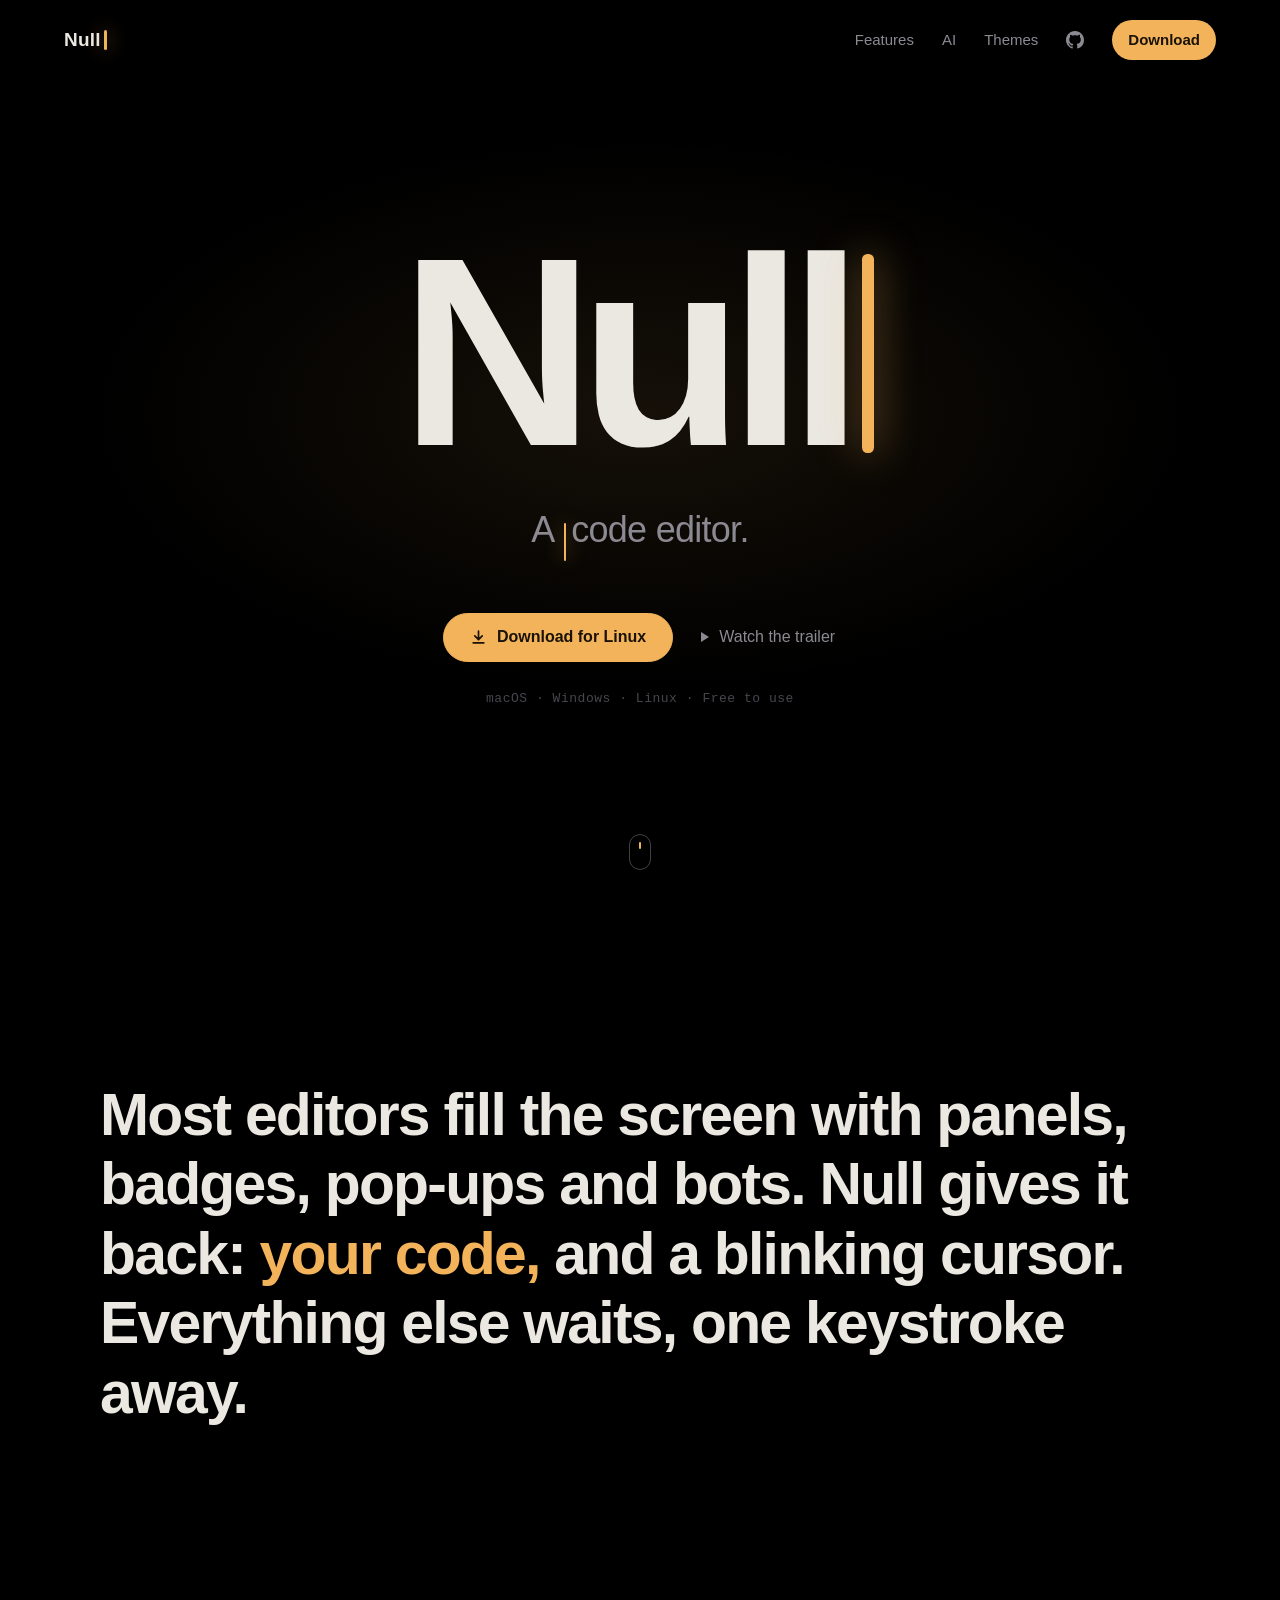
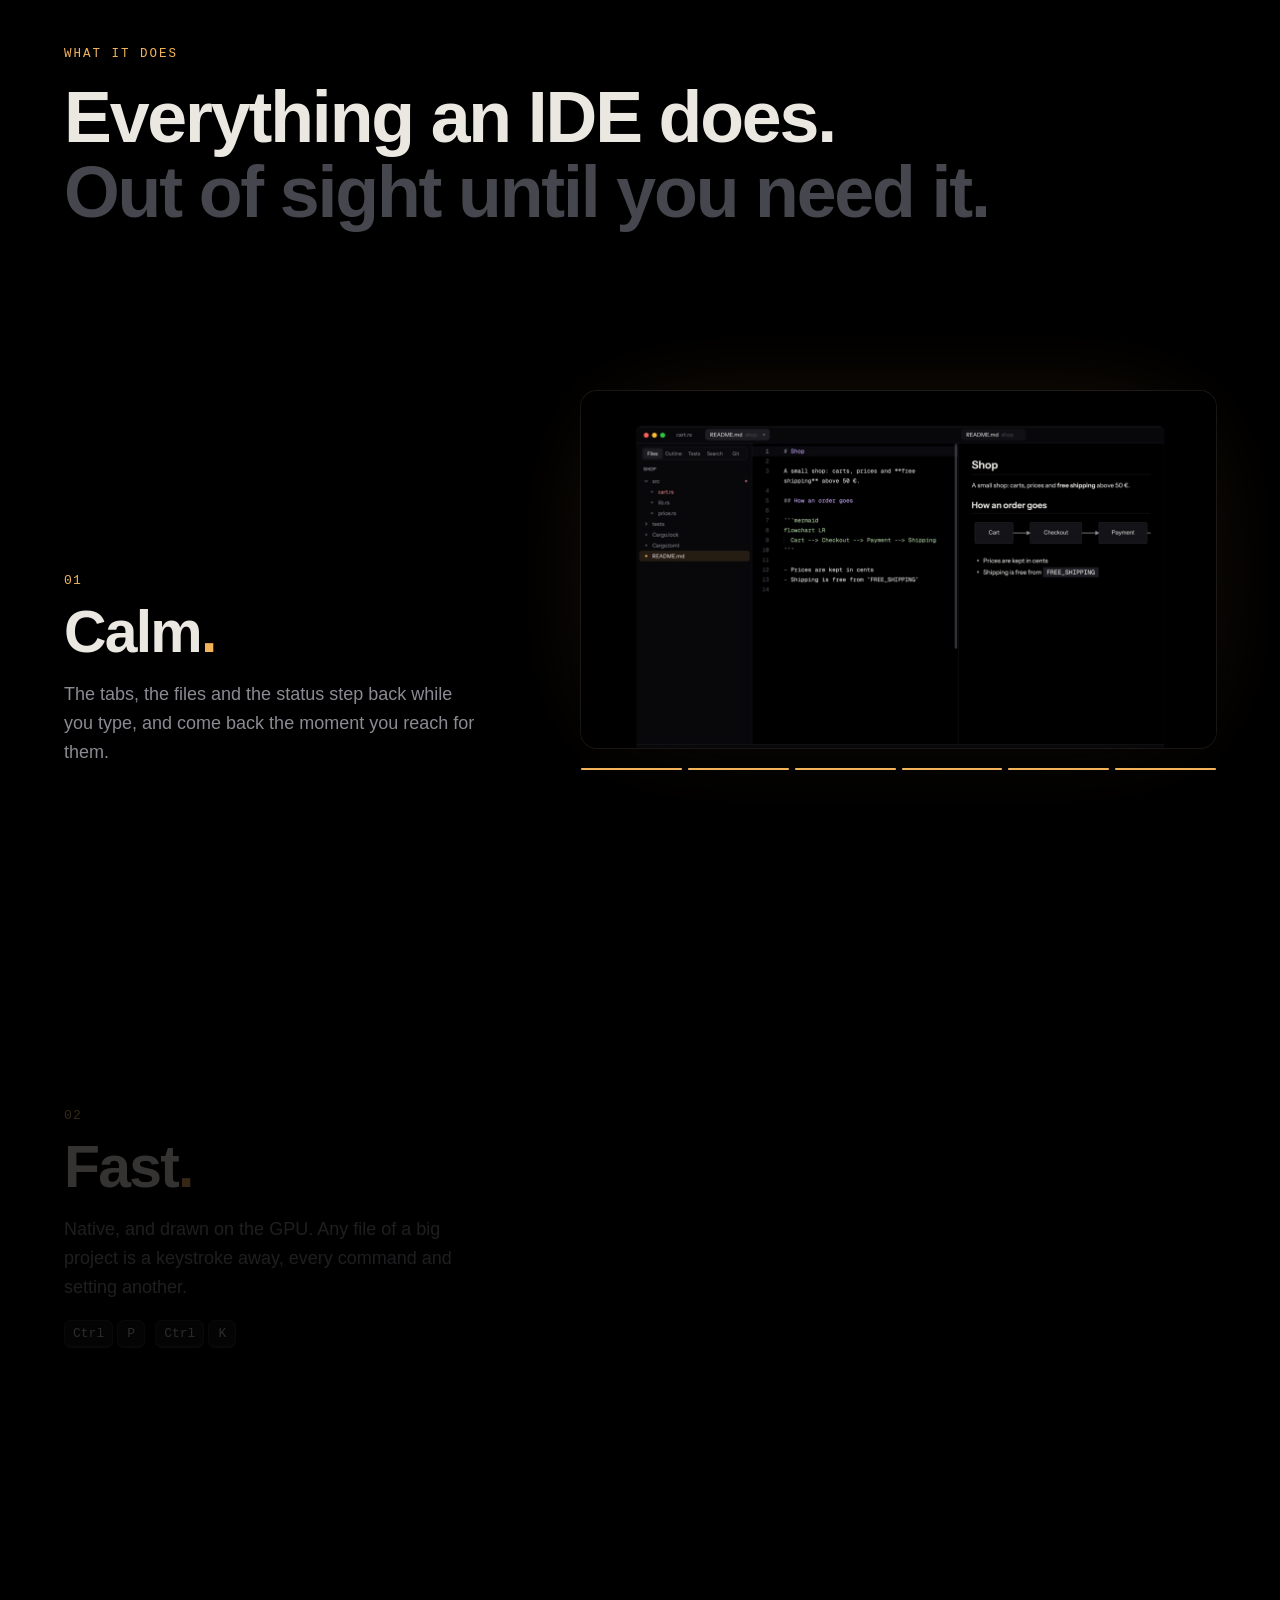
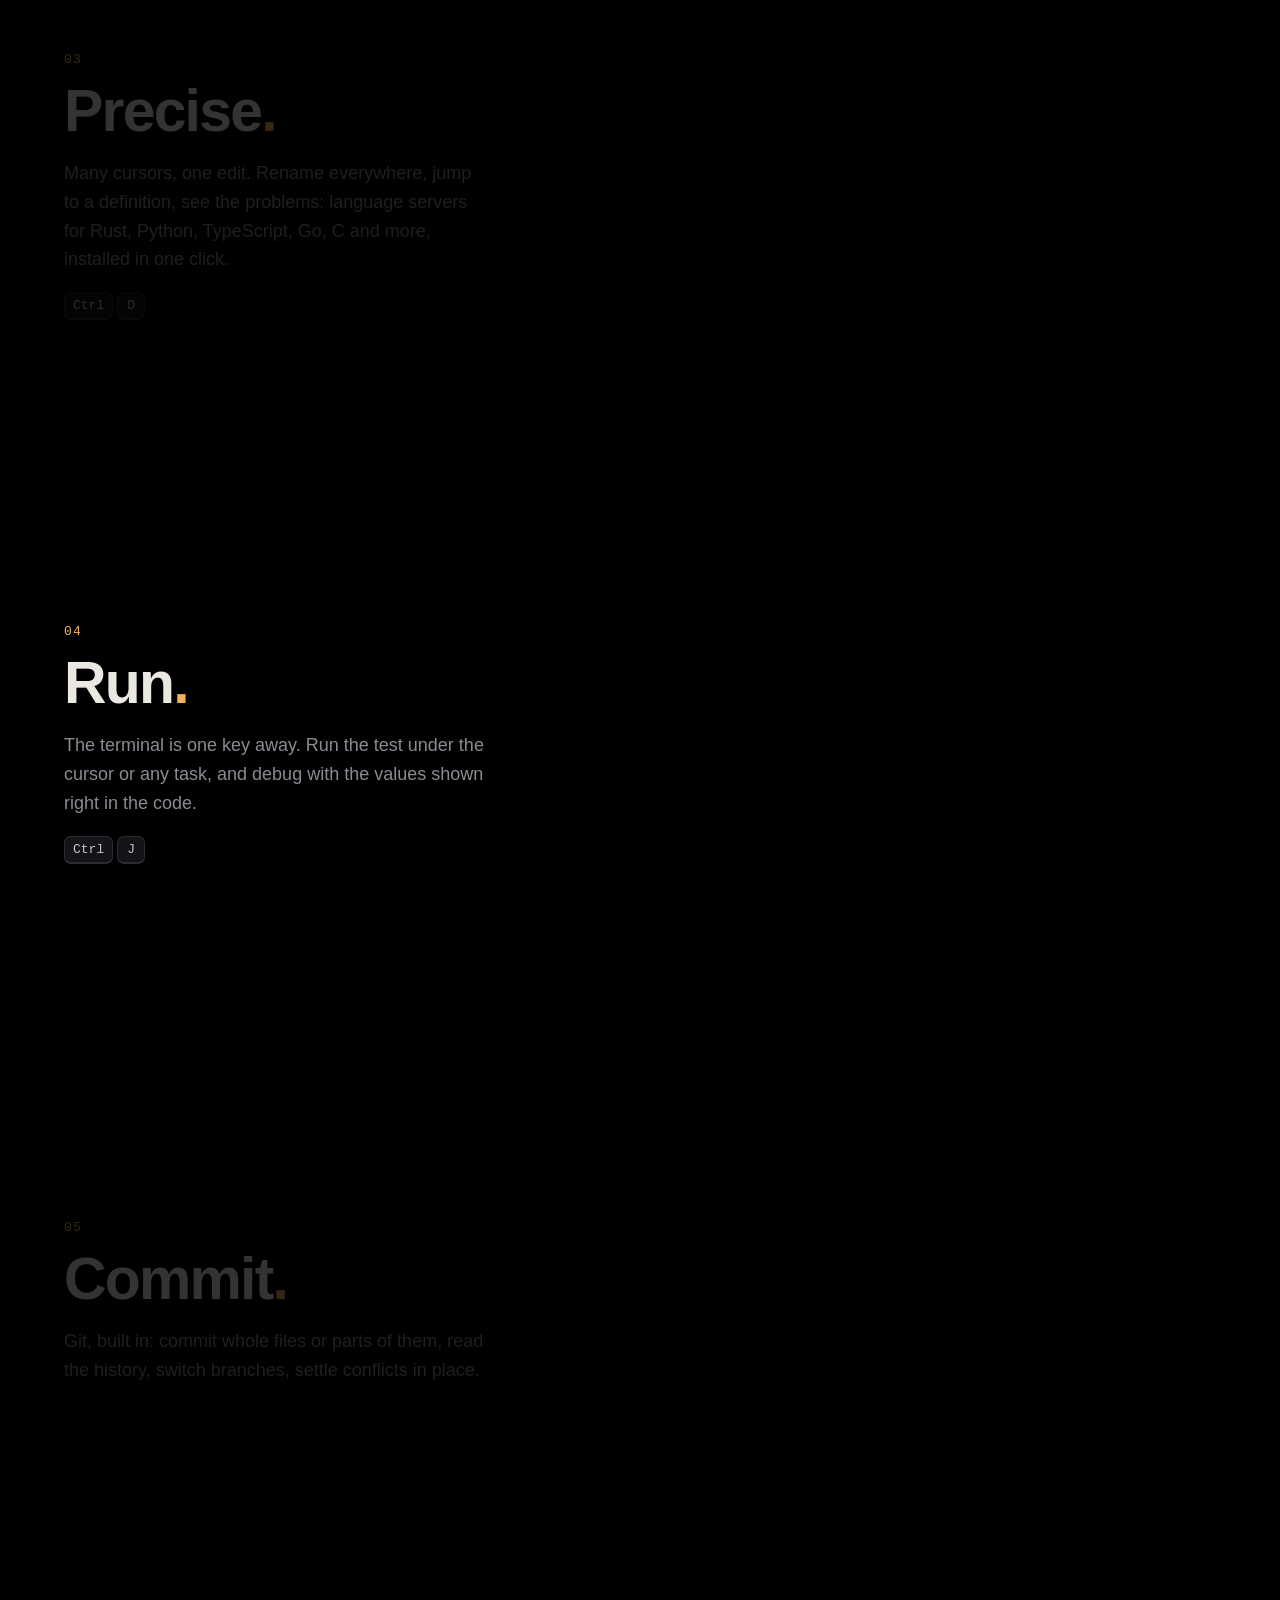
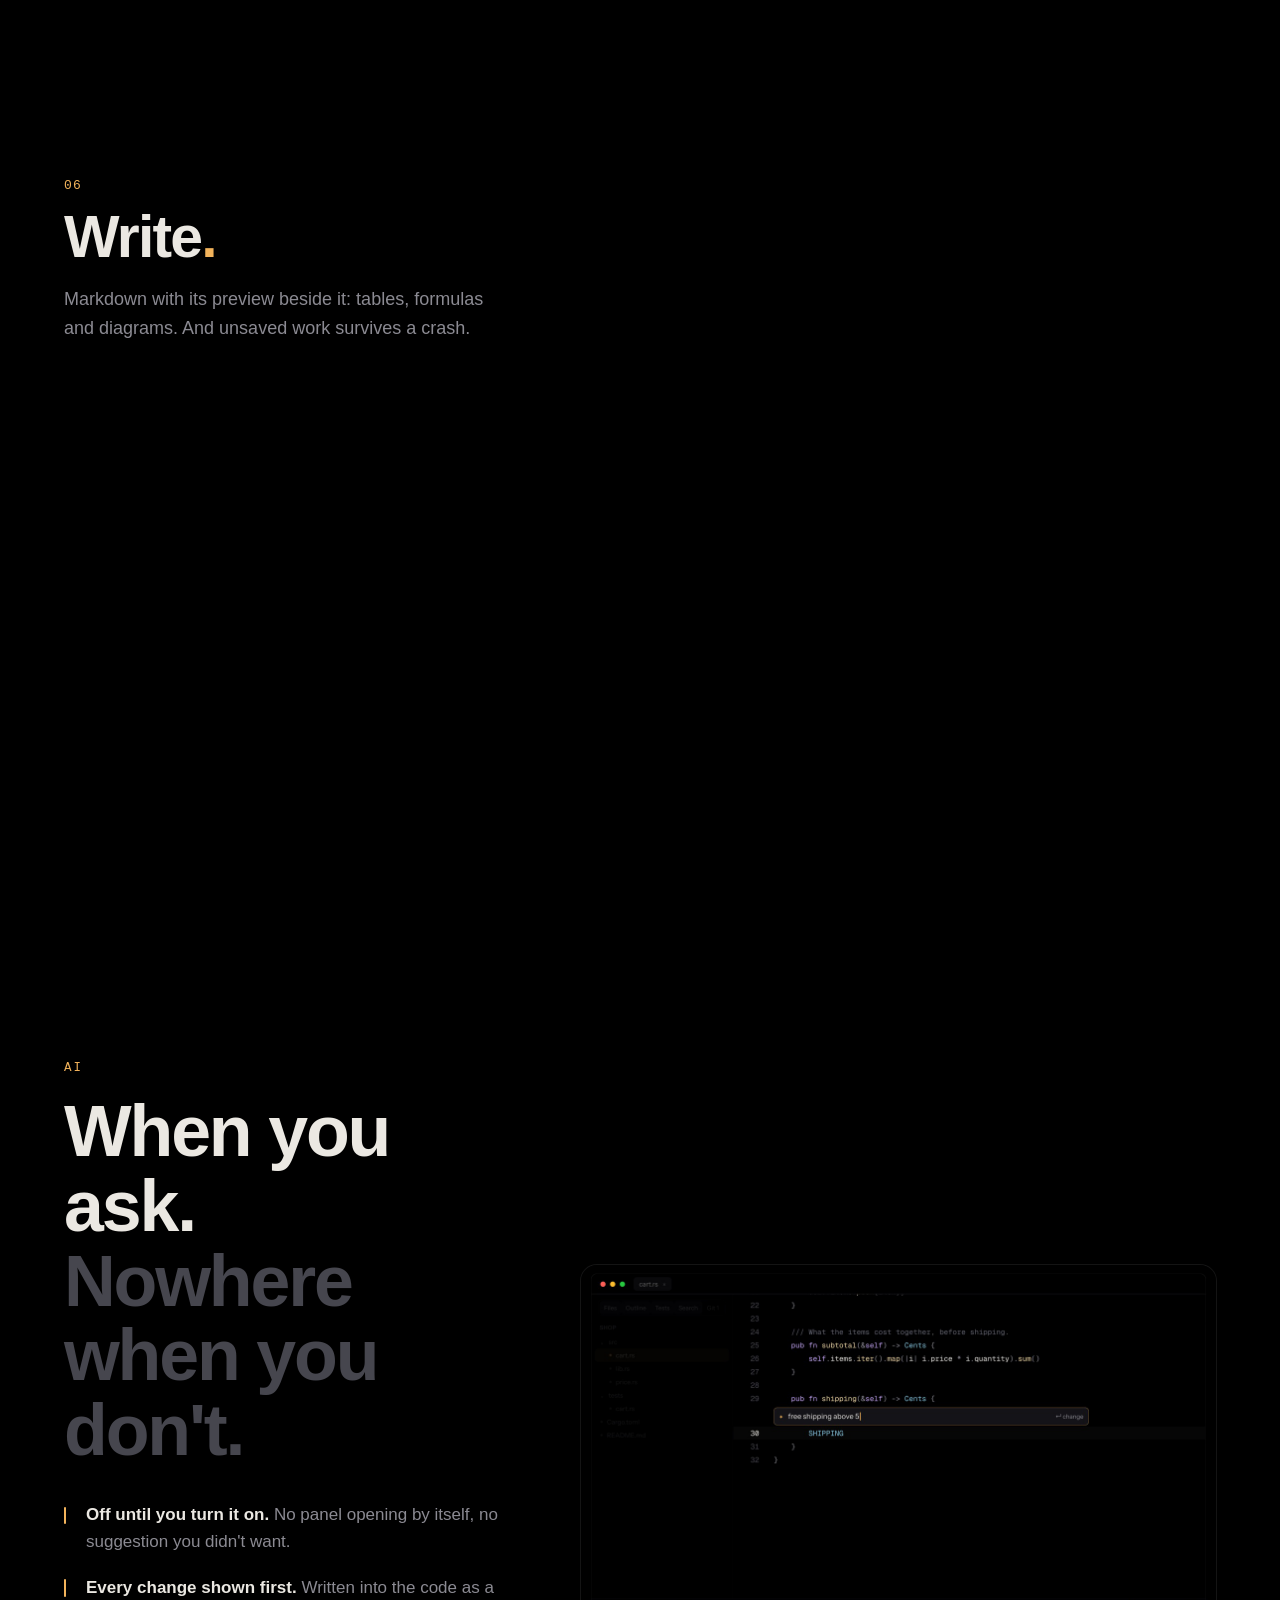
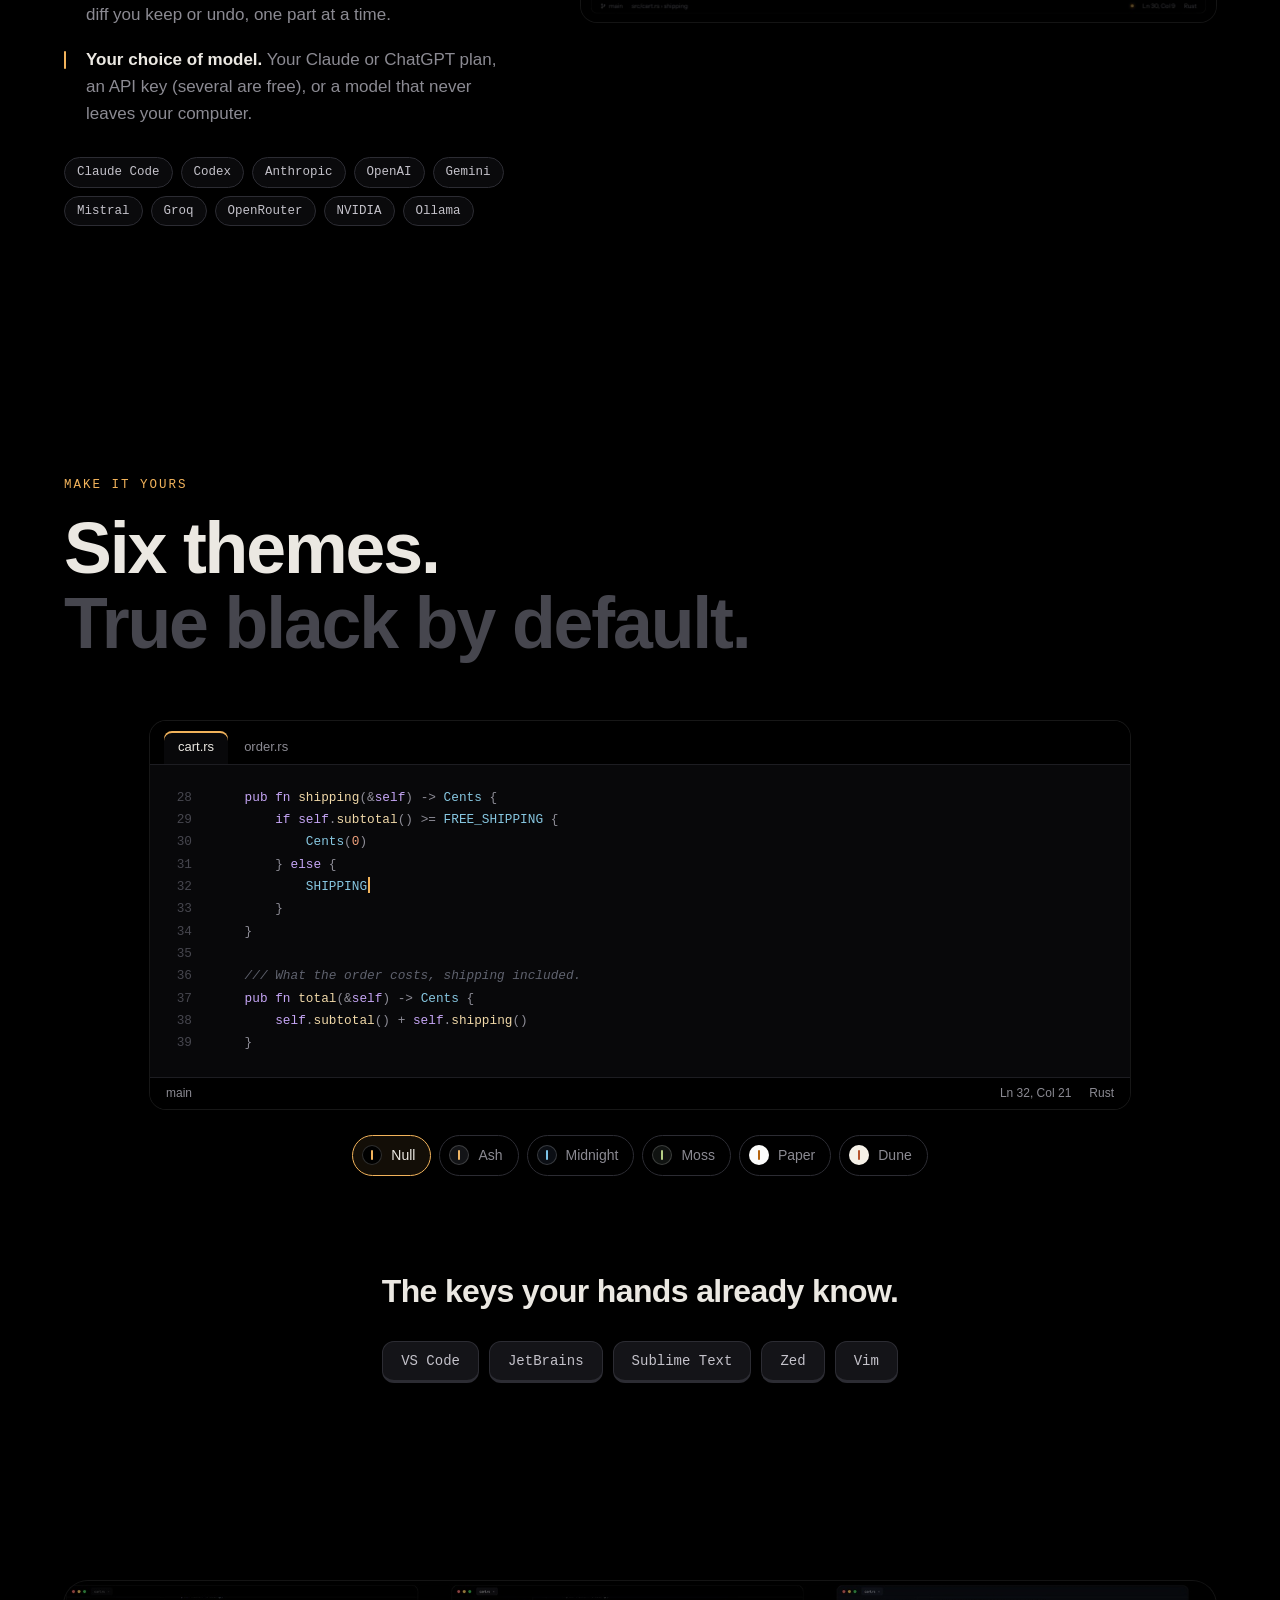
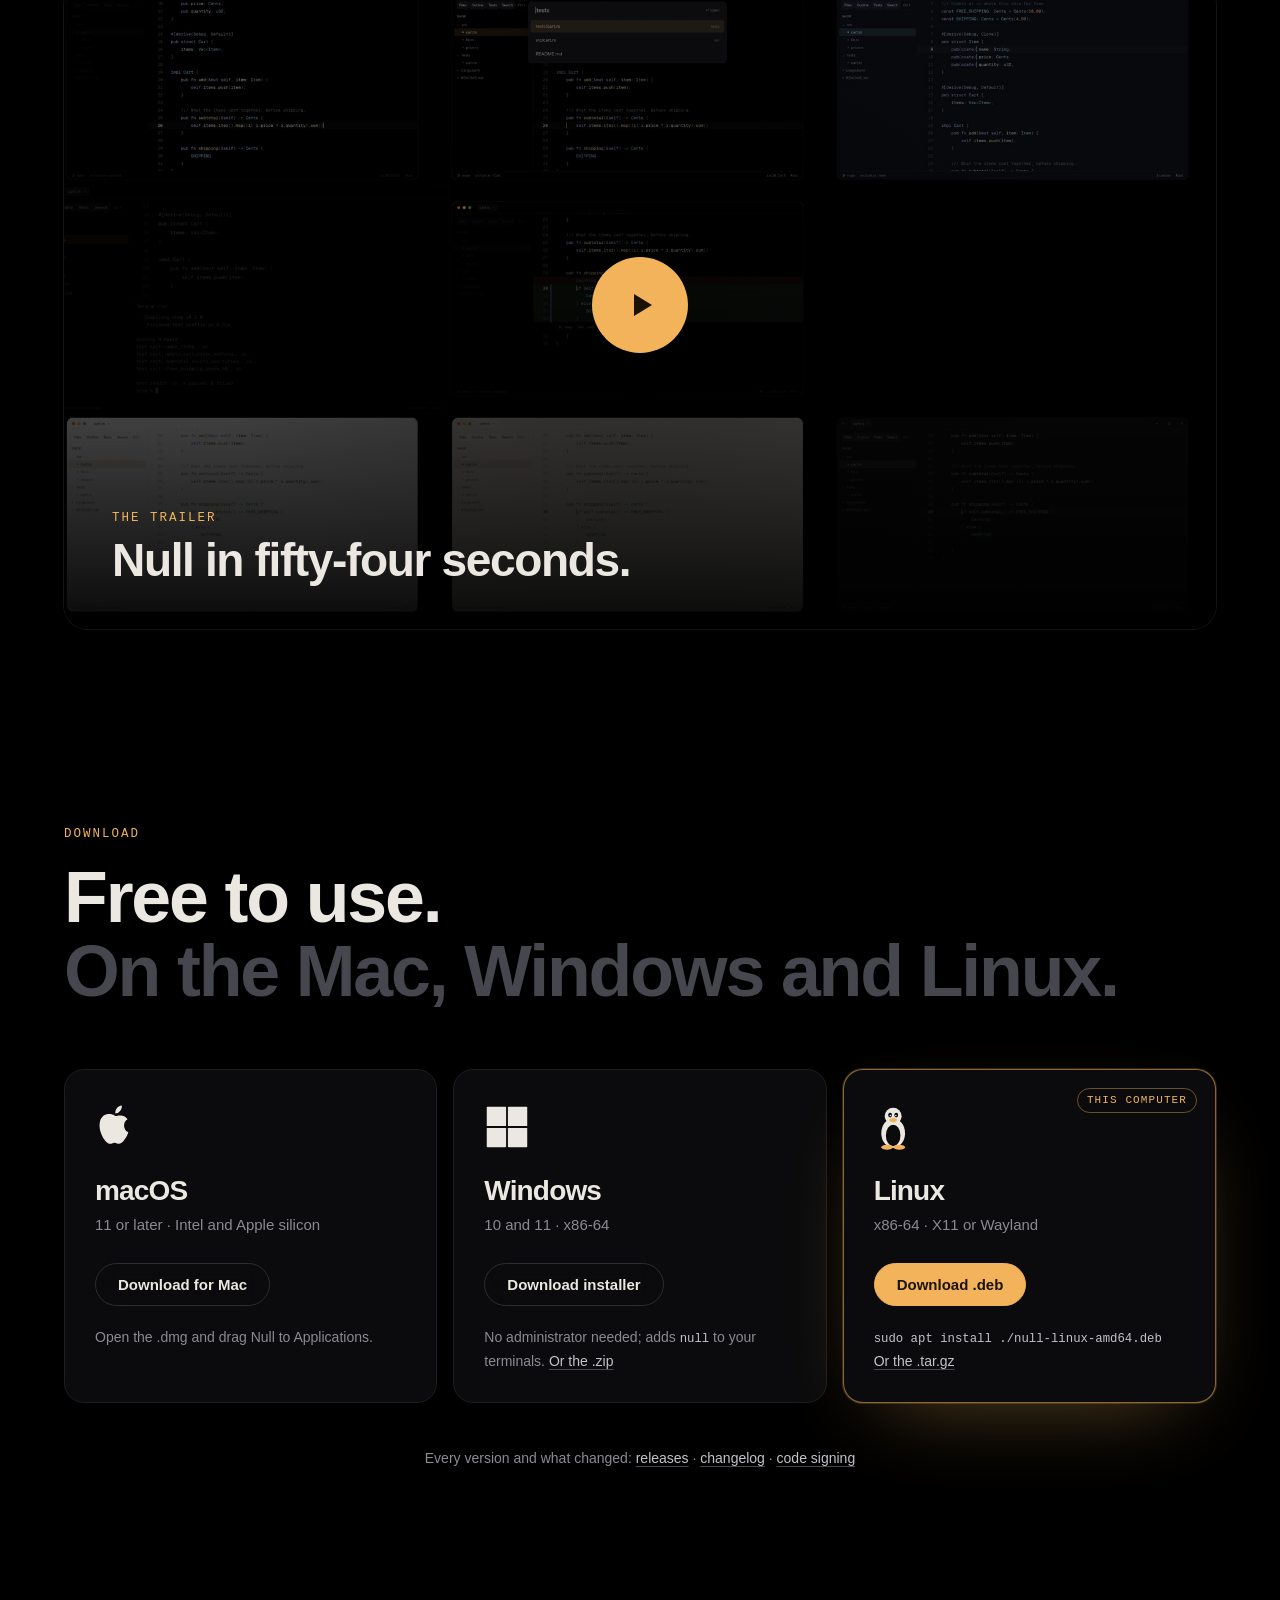
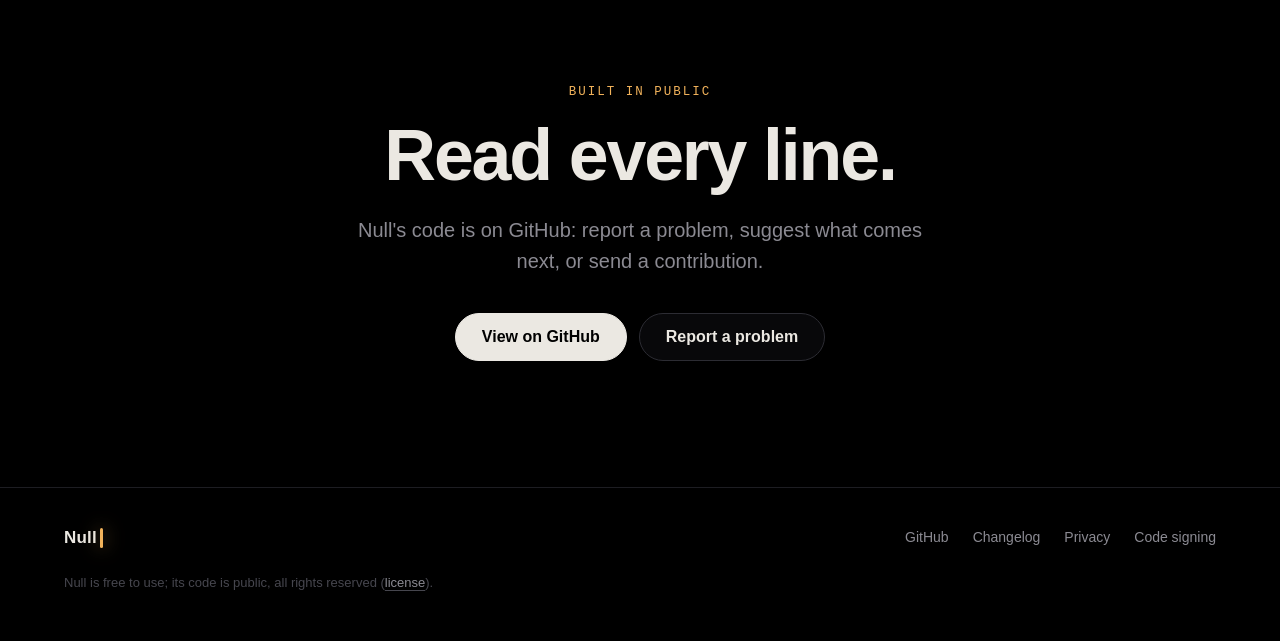
==== commit 2e1a270c: "The first screen: the name, typed, and one word that changes The first screen said too much for a ca" ====
--- a/site/index.html
+++ b/site/index.html
@@ -17,7 +17,7 @@
 </head>
 <body>
   <header class="nav" id="nav">
-    <a class="mark" href="#top" aria-label="Null, back to the top"><span class="caret"></span>Null</a>
+    <a class="mark" href="#top" aria-label="Null, back to the top">Null<span class="caret"></span></a>
     <nav aria-label="Sections">
       <a class="hide-s" href="#features">Features</a>
       <a class="hide-s" href="#ai">AI</a>
@@ -28,23 +28,16 @@
   </header>
 
   <main id="top">
-    <!-- The first screen: the app at work behind the words. -->
+    <!-- The first screen: the name, typed; one word under it, retyped as in the editor. -->
     <section class="hero" id="hero">
-      <video class="hero-video" id="hero-video" muted loop playsinline preload="auto" poster="media/hero.jpg" aria-hidden="true">
-        <source src="media/hero.mp4" type="video/mp4">
-      </video>
-      <div class="hero-shade" aria-hidden="true"></div>
-      <div class="hero-copy">
-        <p class="eyebrow rise" style="--d:0">A code editor for macOS, Windows and Linux</p>
-        <h1 class="rise" style="--d:1">The screen belongs<br>to your code.<span class="caret big" aria-hidden="true"></span></h1>
-        <p class="lead rise" style="--d:2">Null is calm and fast. The bars fade while you type, AI waits until you call it, and everything an IDE does is a keystroke away.</p>
-        <div class="buttons rise" style="--d:3">
-          <a class="button primary" id="hero-download" href="#download"><svg class="dl" viewBox="0 0 16 16" aria-hidden="true"><path d="M8 2v8m0 0L4.5 6.5M8 10l3.5-3.5M3 13h10" fill="none" stroke="currentColor" stroke-width="1.6" stroke-linecap="round" stroke-linejoin="round"/></svg><span id="hero-download-label">Download Null</span></a>
-          <button class="button ghost" type="button" data-trailer><span class="play" aria-hidden="true"></span>Watch the trailer<span class="time">0:54</span></button>
-        </div>
-        <p class="hero-note rise" style="--d:4">Free to use. No account, no telemetry.</p>
-      </div>
-      <a class="scroll-hint" href="#idea" aria-label="Scroll down"><span></span></a>
+      <h1 class="name rise" style="--d:0" aria-label="Null"><span id="name-text" aria-hidden="true">Null</span><span class="caret" id="name-caret" aria-hidden="true"></span></h1>
+      <p class="tagline rise" style="--d:1">A <span class="word"><span id="word-text">calm</span><span class="caret off" id="word-caret" aria-hidden="true"></span></span> code editor.</p>
+      <div class="buttons rise" style="--d:2">
+        <a class="button primary" id="hero-download" href="#download"><svg class="dl" viewBox="0 0 16 16" aria-hidden="true"><path d="M8 2v8m0 0L4.5 6.5M8 10l3.5-3.5M3 13h10" fill="none" stroke="currentColor" stroke-width="1.6" stroke-linecap="round" stroke-linejoin="round"/></svg><span id="hero-download-label">Download Null</span></a>
+        <button class="text-button" type="button" data-trailer><span class="play" aria-hidden="true"></span>Watch the trailer</button>
+      </div>
+      <p class="systems rise" style="--d:3">macOS · Windows · Linux · Free to use</p>
+      <a class="scroll-hint" id="scroll-hint" href="#idea" aria-label="Scroll down"><span></span></a>
     </section>
 
     <!-- The idea, lit word by word as you scroll. -->
@@ -217,7 +210,7 @@
 
   <footer class="foot">
     <div class="foot-row">
-      <a class="mark" href="#top"><span class="caret"></span>Null</a>
+      <a class="mark" href="#top">Null<span class="caret"></span></a>
       <span class="foot-links"><a href="https://github.com/ShortPlanet3058/null-ide">GitHub</a><a href="https://github.com/ShortPlanet3058/null-ide/blob/main/CHANGELOG.md">Changelog</a><a href="privacy.html">Privacy</a><a href="code-signing.html">Code signing</a></span>
     </div>
     <p class="foot-legal">Null is free to use; its code is public, all rights reserved (<a href="https://github.com/ShortPlanet3058/null-ide/blob/main/LICENSE">license</a>).</p>
--- a/site/style.css
+++ b/site/style.css
@@ -57,7 +57,7 @@
 .nav { position: fixed; z-index: 50; top: 0; left: 0; right: 0; display: flex; align-items: center; justify-content: space-between; padding: 20px var(--gutter); border-bottom: 1px solid transparent; transition: transform .5s var(--ease), background .4s, border-color .4s, padding .4s var(--ease); }
 .nav.solid { background: rgba(0, 0, 0, .7); backdrop-filter: blur(20px) saturate(1.5); -webkit-backdrop-filter: blur(20px) saturate(1.5); border-color: rgba(255, 255, 255, .06); padding-top: 13px; padding-bottom: 13px; }
 .nav.away { transform: translateY(-100%); }
-.mark { display: inline-flex; align-items: center; gap: 10px; font-weight: 600; font-size: 19px; text-decoration: none; letter-spacing: .01em; }
+.mark { display: inline-flex; align-items: center; gap: 3px; font-weight: 600; font-size: 19px; text-decoration: none; letter-spacing: .01em; }
 .mark .caret { height: 20px; }
 .nav nav { display: flex; align-items: center; gap: 28px; }
 .nav nav a { color: var(--muted); text-decoration: none; font-size: 15px; }
@@ -79,26 +79,33 @@
 .button .time { font: 500 13px/1 var(--mono); color: var(--muted); margin-left: 2px; }
 .play { display: inline-block; width: 0; height: 0; border-style: solid; border-width: 6px 0 6px 10px; border-color: transparent transparent transparent currentColor; }
 
-/* ---------- the hero ---------- */
-.hero { position: relative; min-height: 100vh; min-height: 100svh; display: flex; align-items: flex-end; overflow: hidden; isolation: isolate; }
-.hero-video { position: absolute; z-index: -2; top: 50%; left: 42%; width: 74vw; max-width: none; aspect-ratio: 16 / 9; object-fit: cover; border-radius: 18px;
-  -webkit-mask-image: linear-gradient(90deg, transparent 0%, #000 30%, #000 80%, transparent 100%), linear-gradient(0deg, transparent 0%, #000 28%);
-  -webkit-mask-composite: source-in; mask-image: linear-gradient(90deg, transparent 0%, #000 30%, #000 80%, transparent 100%), linear-gradient(0deg, transparent 0%, #000 28%); mask-composite: intersect;
-  transform: translateY(calc(-50% + var(--hp, 0) * 18%)) perspective(2400px) rotateY(-10deg) scale(calc(1 + var(--hp, 0) * .06)); transform-origin: left center; opacity: .85;
-  animation: settle 2.4s var(--ease) .2s both; }
-@keyframes settle { from { opacity: 0; filter: blur(16px); translate: 60px 0; } to { opacity: .85; filter: none; translate: 0 0; } }
-.hero-shade { position: absolute; inset: 0; z-index: -1; pointer-events: none; background:
-  radial-gradient(60% 70% at 70% 50%, rgba(242, 179, 91, .07), transparent 70%),
-  linear-gradient(0deg, #000 0%, rgba(0,0,0,0) 30%); }
-.hero-copy { width: 100%; max-width: calc(var(--width) + 2 * var(--gutter)); margin: 0 auto; padding: 140px var(--gutter) clamp(90px, 15vh, 160px); opacity: calc(1 - var(--hp, 0) * 1.6); transform: translateY(calc(var(--hp, 0) * -60px)); }
-.hero h1 { font-size: clamp(46px, 8.4vw, 112px); line-height: .98; letter-spacing: -0.045em; max-width: 12ch; }
-.hero .lead { max-width: 540px; color: var(--soft); }
-.hero-note { margin: 22px 0 0; font: 13px/1.4 var(--mono); color: var(--muted); }
-.rise { animation: rise 1.2s var(--ease) both; animation-delay: calc(.35s + var(--d) * .12s); }
-@keyframes rise { from { opacity: 0; transform: translateY(28px); filter: blur(8px); } to { opacity: 1; transform: none; filter: none; } }
-.scroll-hint { position: absolute; left: 50%; bottom: 28px; width: 22px; height: 36px; margin-left: -11px; border: 1.5px solid rgba(235, 232, 226, .3); border-radius: 12px; opacity: calc(1 - var(--hp, 0) * 4); animation: rise 1s var(--ease) 1.4s both; }
+/* ---------- the first screen: the name, and one word that changes ---------- */
+.hero { position: relative; isolation: isolate; min-height: 100vh; min-height: 100svh; display: flex; flex-direction: column; align-items: center; justify-content: center; padding: 120px var(--gutter) 80px; text-align: center; overflow: hidden; }
+.hero::before { content: ""; position: absolute; z-index: -1; left: 50%; top: 46%; width: min(1100px, 130vw); aspect-ratio: 2 / 1; transform: translate(-50%, -50%); background: radial-gradient(closest-side, rgba(242, 179, 91, .09), transparent); pointer-events: none; animation: breathe 9s ease-in-out infinite; }
+@keyframes breathe { 50% { opacity: .55; transform: translate(-50%, -50%) scale(1.08); } }
+.name { display: inline-flex; align-items: center; gap: .03em; font-size: clamp(112px, 21vw, 300px); line-height: .9; letter-spacing: -0.055em; padding-right: .02em; }
+.name #name-text { min-height: .9em; }
+.name .caret { width: .045em; min-width: 5px; height: .74em; border-radius: .02em; margin-left: .02em; box-shadow: 0 0 40px rgba(242, 179, 91, .6); }
+.tagline { margin: clamp(18px, 3vh, 34px) 0 0; font-size: clamp(22px, 3vw, 36px); font-weight: 500; letter-spacing: -0.02em; color: var(--muted); }
+.word { position: relative; display: inline-flex; align-items: center; color: var(--text); border-radius: 4px; transition: background .2s; }
+.word.sel { background: rgba(242, 179, 91, .3); }
+.word .caret { position: absolute; right: -4px; top: 50%; height: 1.05em; width: 2px; transform: translateY(-50%); }
+.caret.off { opacity: 0; animation: none; }
+.caret.solid { animation: none; opacity: 1; }
+.hero .buttons { justify-content: center; align-items: center; gap: 26px; margin-top: clamp(36px, 6vh, 56px); }
+.text-button { display: inline-flex; align-items: center; gap: 10px; padding: 8px 2px; border: 0; background: none; color: var(--muted); font: 500 16px/1 var(--ui); cursor: pointer; transition: color .3s; }
+.text-button:hover { color: var(--text); }
+.text-button .play { border-width: 5px 0 5px 8px; }
+.systems { margin: 28px 0 0; font: 13px/1.4 var(--mono); letter-spacing: .04em; color: var(--faint); }
+.scroll-hint { position: absolute; left: 50%; bottom: 30px; width: 22px; height: 36px; margin-left: -11px; border: 1.5px solid rgba(235, 232, 226, .28); border-radius: 12px; animation: rise 1s var(--ease) 2.4s both; transition: opacity .5s var(--ease), border-color .3s; }
+.scroll-hint:hover { border-color: rgba(235, 232, 226, .6); }
 .scroll-hint span { position: absolute; left: 50%; top: 7px; width: 2px; height: 7px; margin-left: -1px; border-radius: 1px; background: var(--amber); animation: wheel 2s var(--ease) infinite; }
 @keyframes wheel { 0% { opacity: 0; transform: translateY(0); } 30% { opacity: 1; } 80%, 100% { opacity: 0; transform: translateY(12px); } }
+.scroll-hint.gone { opacity: 0; pointer-events: none; }
+.rise { animation: rise 1.3s var(--ease) both; animation-delay: calc(.2s + var(--d) * .14s); }
+@keyframes rise { from { opacity: 0; transform: translateY(24px); filter: blur(8px); } to { opacity: 1; transform: none; filter: none; } }
+/* One caret blinks on the page at a time: the one that's typing. */
+.mark .caret { animation: none; }
 
 /* ---------- the idea, lit word by word ---------- */
 .idea { max-width: calc(1080px + 2 * var(--gutter)); margin: 0 auto; padding: clamp(110px, 20vh, 220px) var(--gutter); }
@@ -227,8 +234,8 @@
 .modal-close:hover { border-color: var(--amber); transform: rotate(90deg); }
 
 /* ---------- arriving as they come into view ---------- */
-.reveal { opacity: 0; transform: translateY(36px); filter: blur(6px); transition: opacity 1.1s var(--ease), transform 1.1s var(--ease), filter 1.1s var(--ease); }
-.reveal.in { opacity: 1; transform: none; filter: none; }
+.js .reveal { opacity: 0; transform: translateY(36px); filter: blur(6px); transition: opacity 1.1s var(--ease), transform 1.1s var(--ease), filter 1.1s var(--ease); }
+.js .reveal.in { opacity: 1; transform: none; filter: none; }
 
 /* ---------- other pages: privacy, code signing ---------- */
 .page { max-width: calc(760px + 2 * var(--gutter)); margin: 0 auto; padding: 140px var(--gutter) 40px; }
@@ -253,15 +260,12 @@
   .ai-media { order: -1; }
   .ai-glow { width: 100%; right: 0; top: 30%; }
   .platforms { grid-template-columns: 1fr; }
-  .hero { align-items: flex-end; }
-  .hero-video { left: 6%; top: 28%; width: 140vw; opacity: .7; transform: translateY(-50%) perspective(2400px) rotateY(-10deg); }
-  .hero-shade { background: linear-gradient(0deg, #000 0%, rgba(0,0,0,.85) 50%, rgba(0,0,0,.2) 100%); }
 }
 @media (max-width: 640px) {
   body { font-size: 16px; }
   .nav nav { gap: 18px; }
   .nav .hide-s { display: none; }
-  .hero-copy { padding-bottom: 96px; }
+  .hero .buttons { flex-direction: column; gap: 14px; }
   .buttons { margin-top: 28px; }
   .button { padding: 14px 20px; }
   .ln { width: 44px; padding-right: 14px; }
@@ -274,8 +278,7 @@
 
 @media (prefers-reduced-motion: reduce) {
   *, *::before, *::after { animation-duration: .01ms !important; animation-iteration-count: 1 !important; transition-duration: .01ms !important; scroll-behavior: auto !important; }
-  .reveal { opacity: 1; transform: none; filter: none; }
-  .hero-copy { transform: none; opacity: 1; }
+  .js .reveal { opacity: 1; transform: none; filter: none; }
 }
 .page table { width: 100%; border-collapse: collapse; margin: 18px 0; font-size: 15px; }
 .page th, .page td { text-align: left; padding: 12px 14px; border-bottom: 1px solid var(--line); }
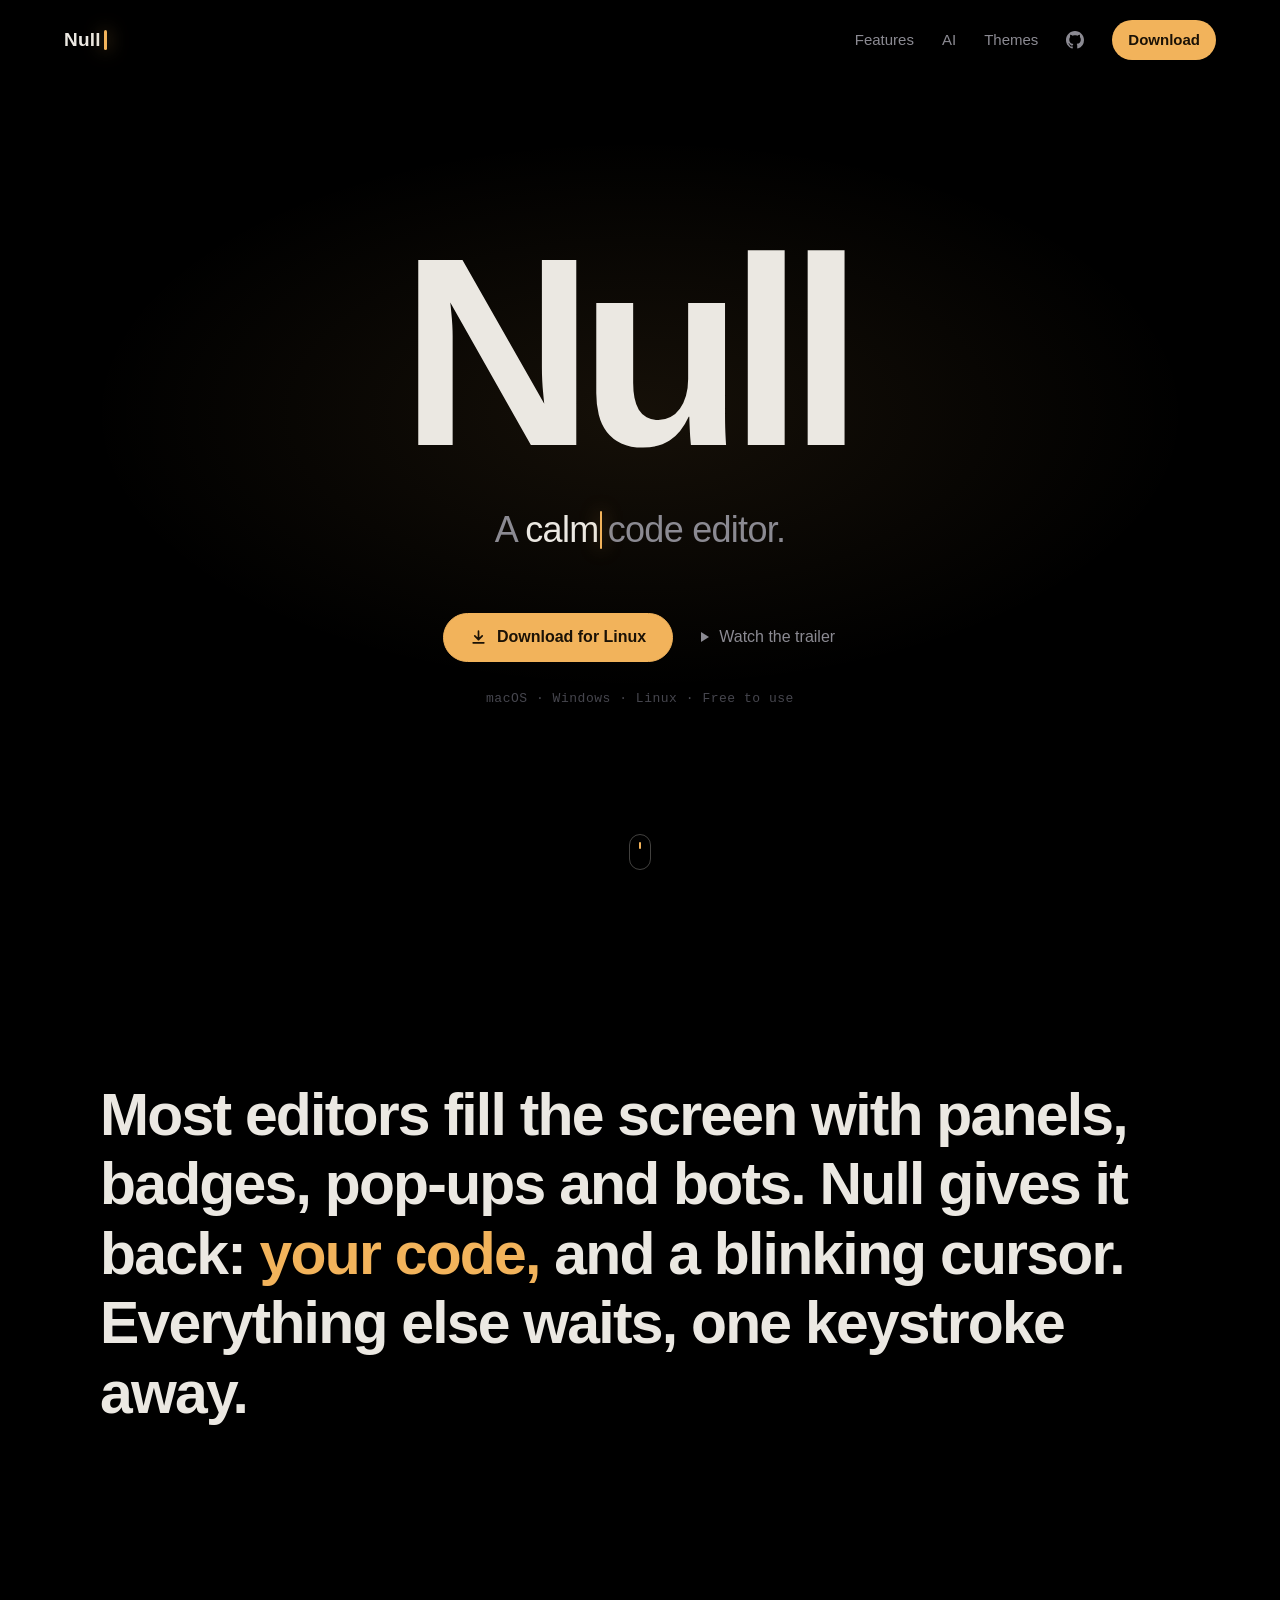
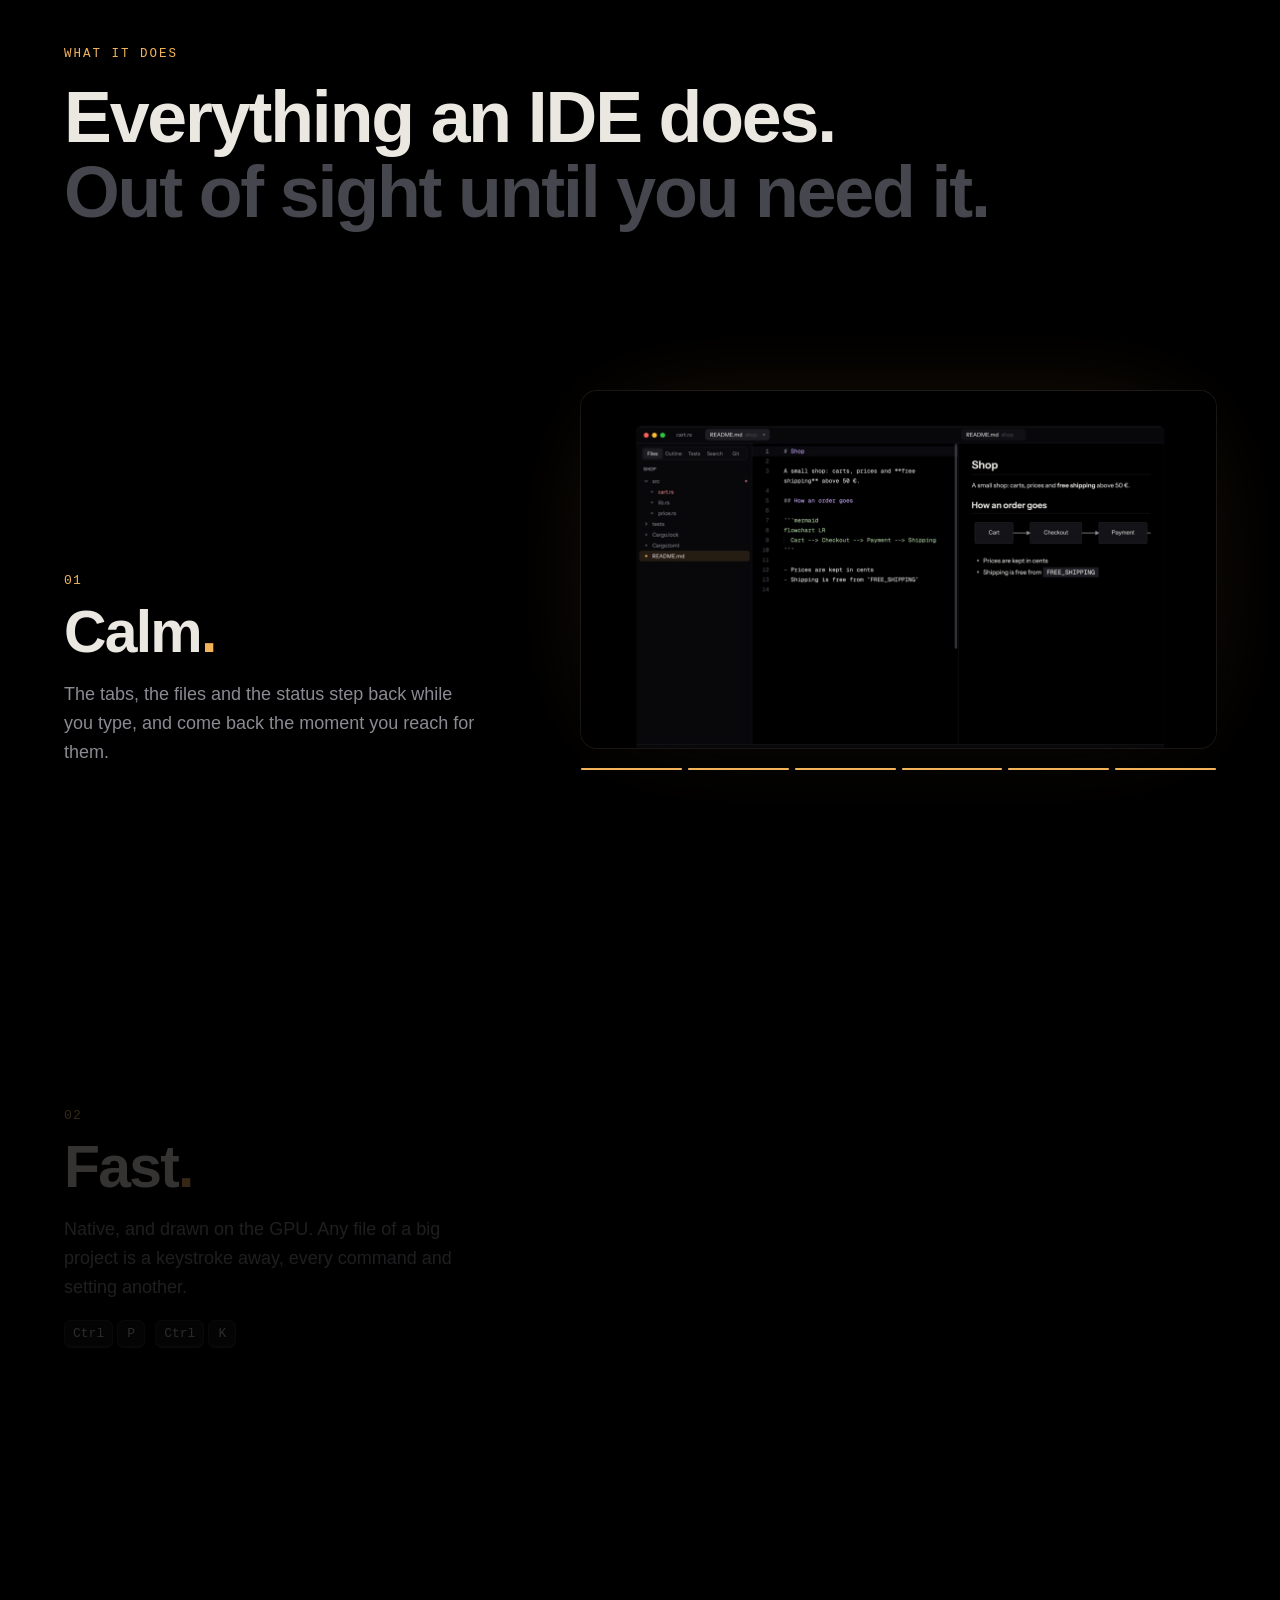
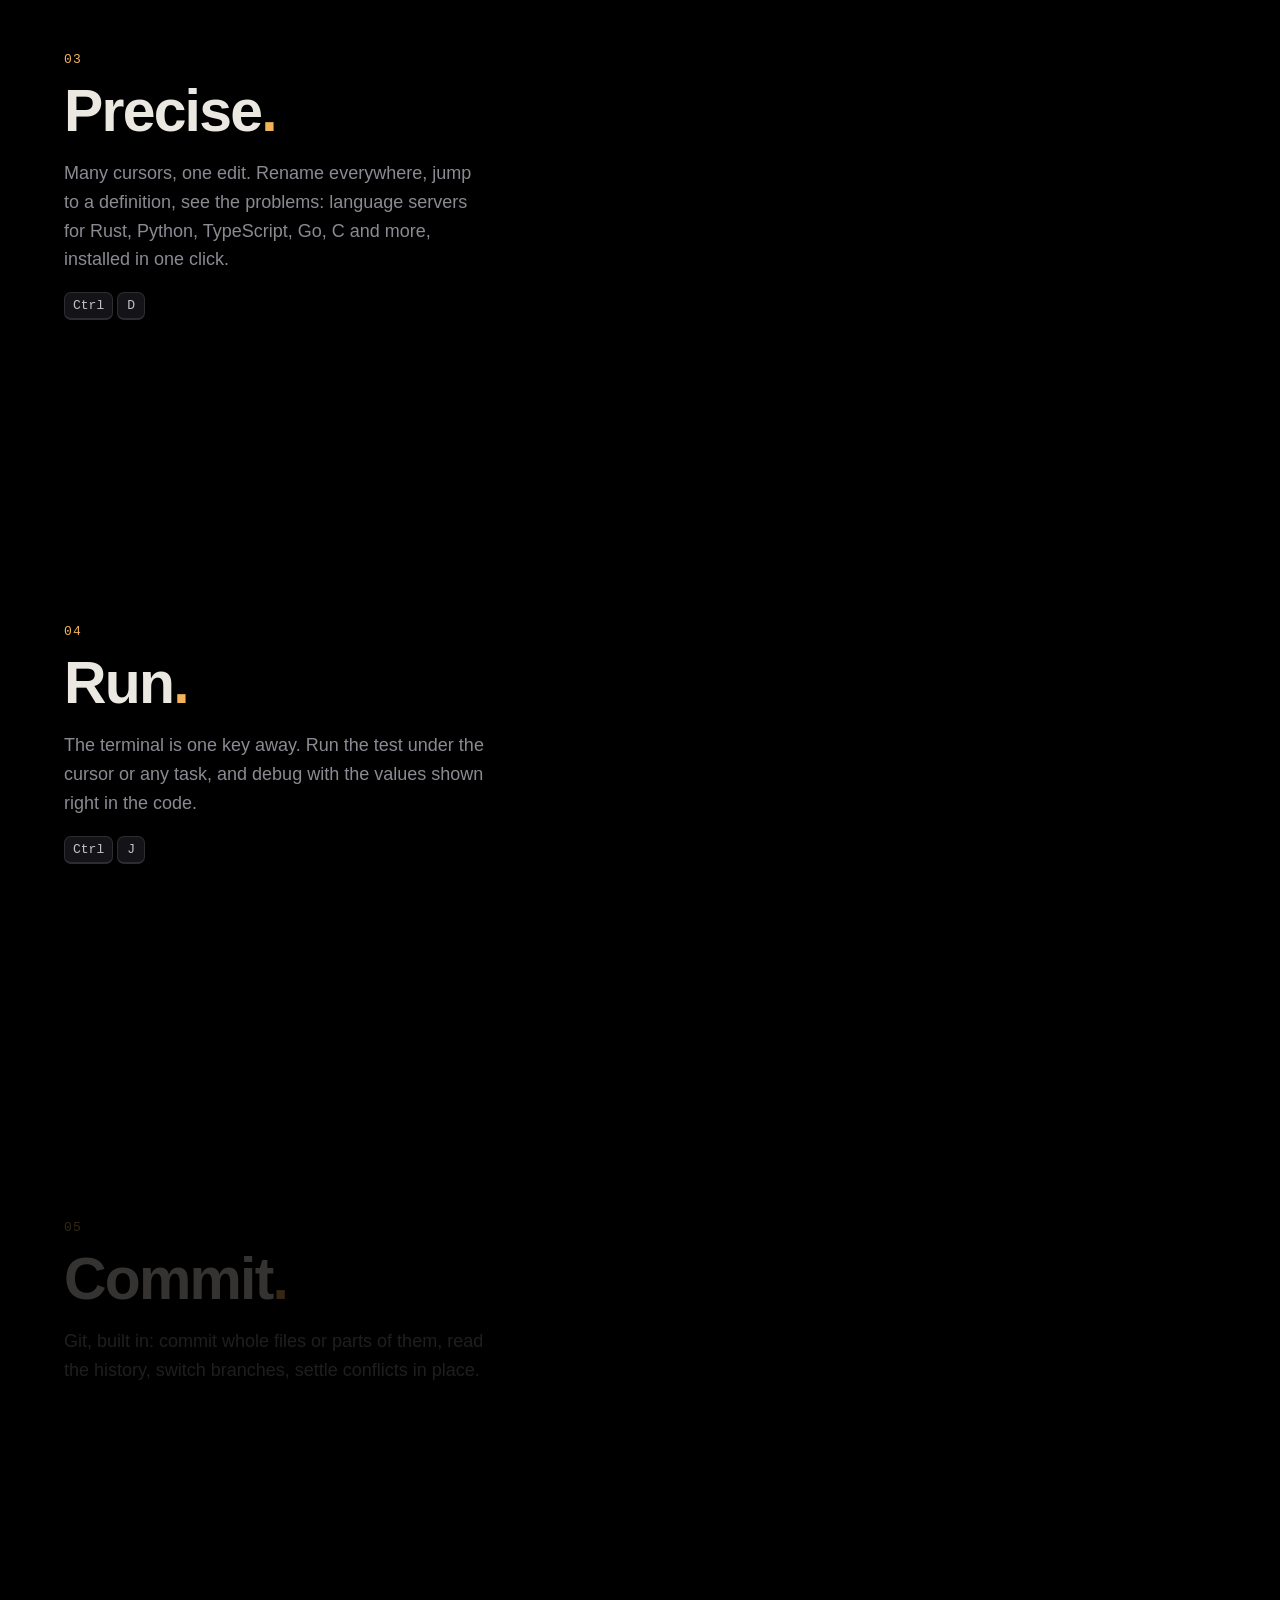
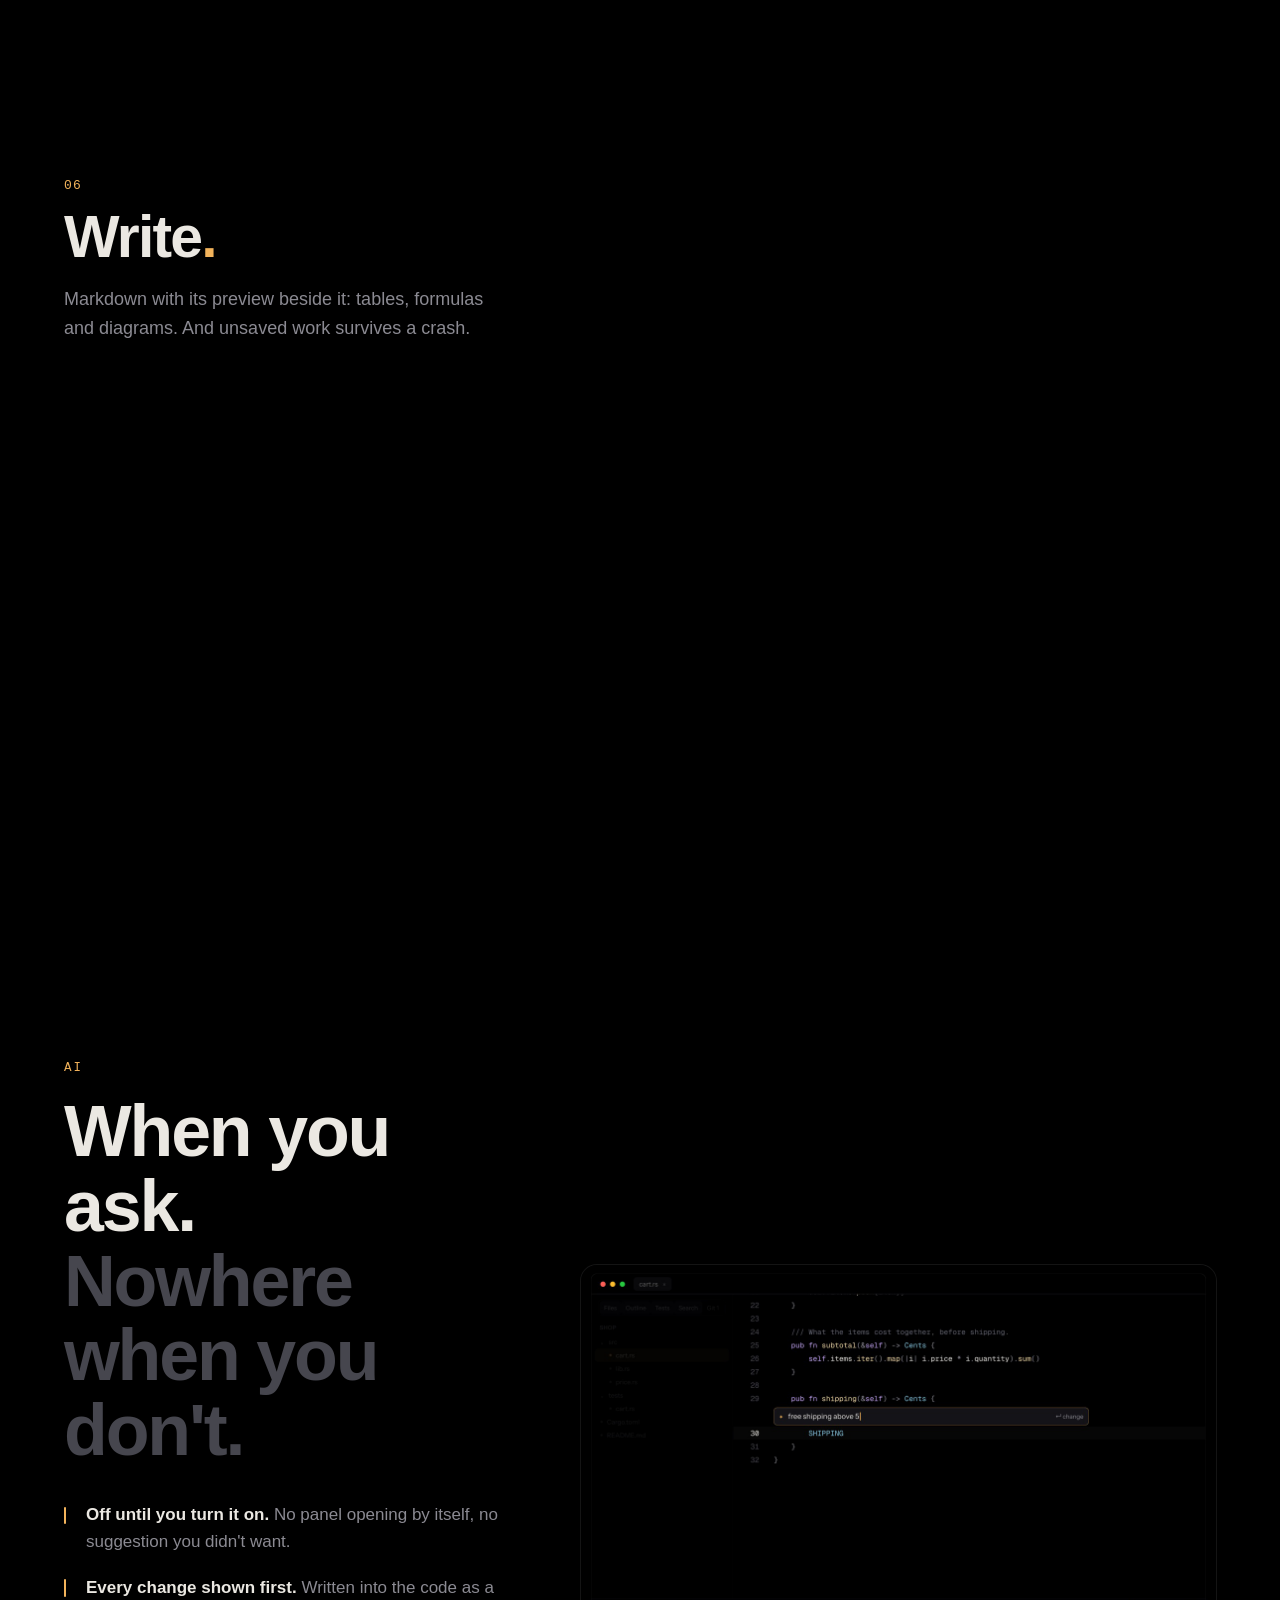
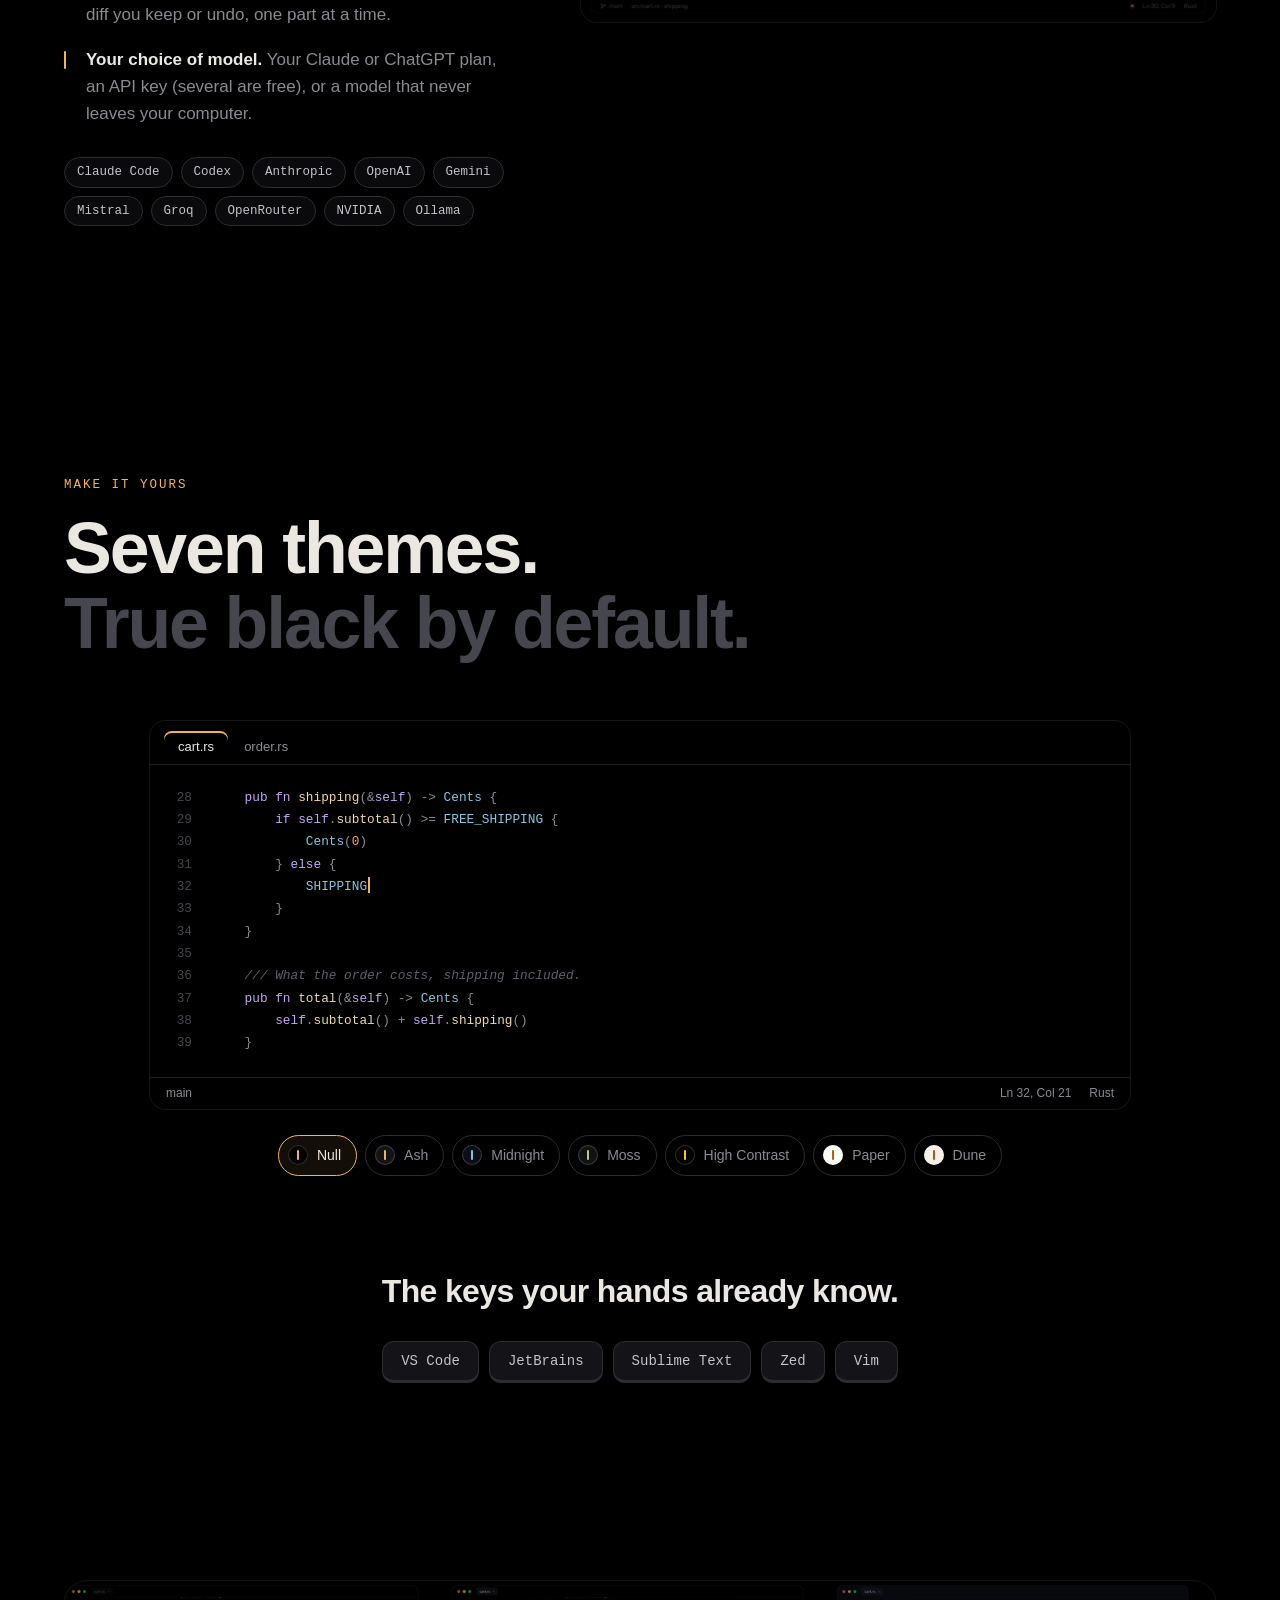
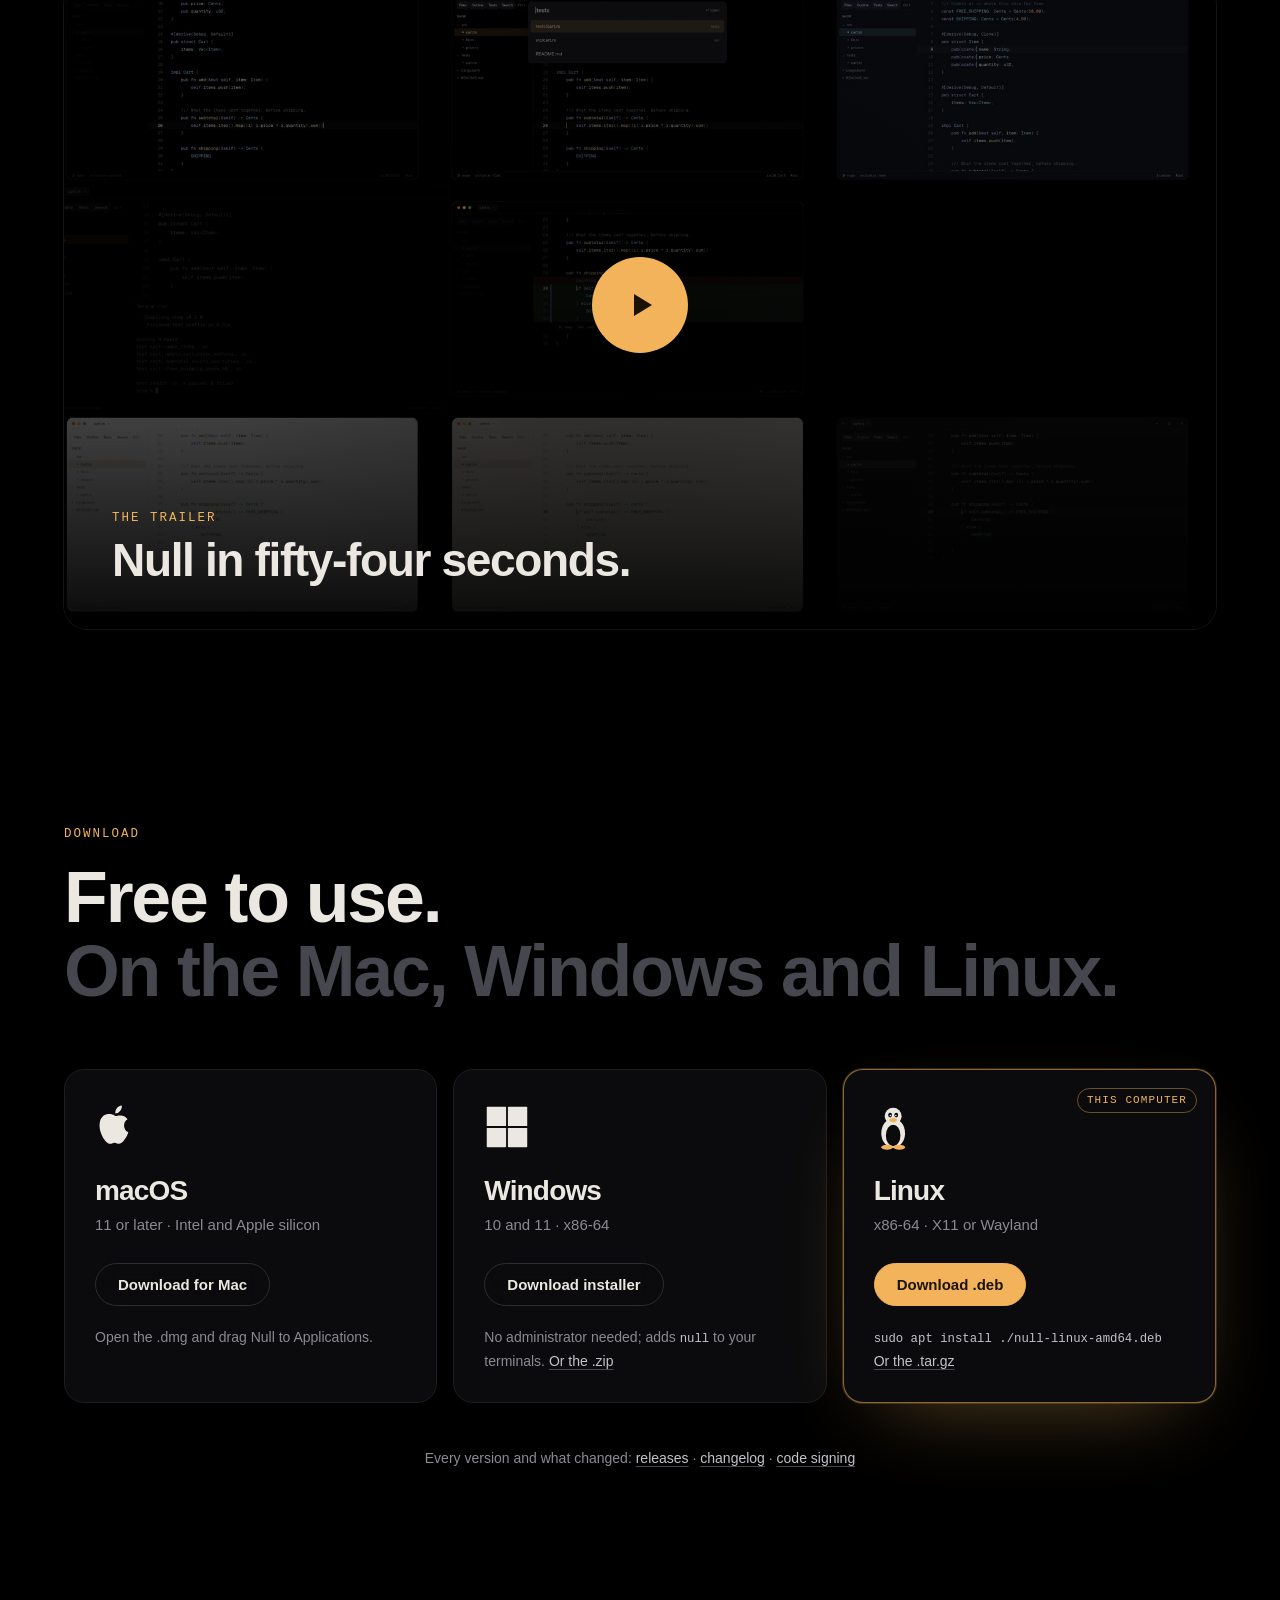
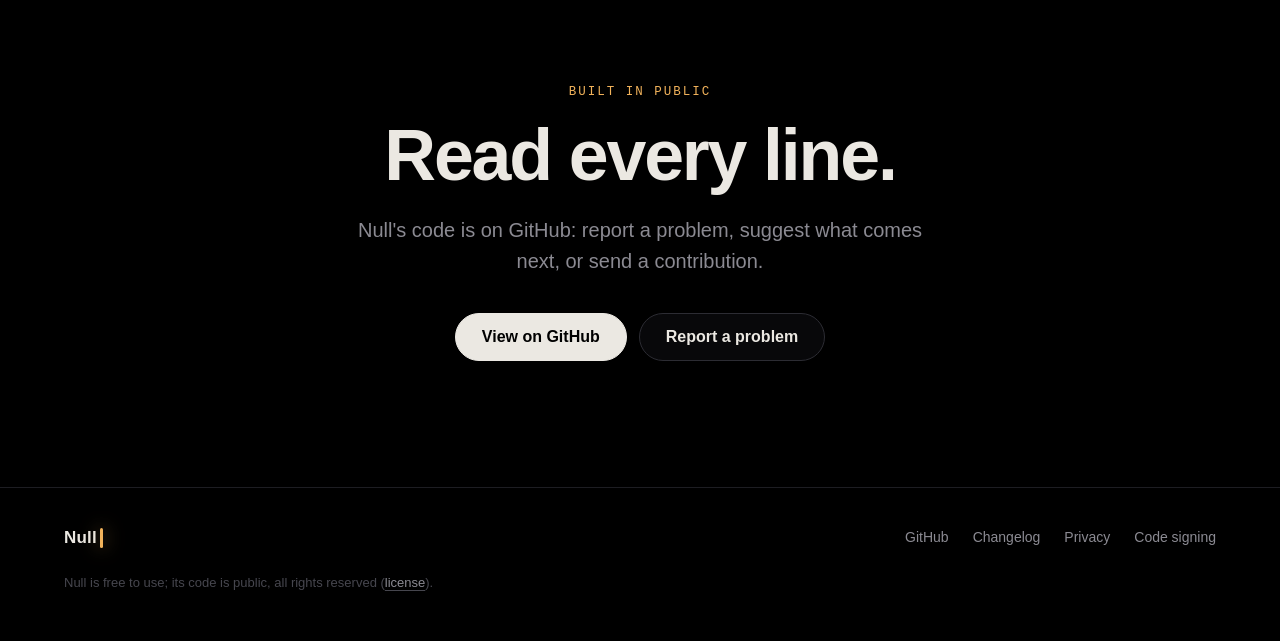
==== commit b52e71ba: "Null black all the way round (chrome as black as the code), and a High Contrast theme" ====
--- a/site/index.html
+++ b/site/index.html
@@ -124,7 +124,7 @@
     <section class="yours" id="yours">
       <div class="section-head reveal">
         <p class="eyebrow">Make it yours</p>
-        <h2>Six themes.<br><span class="dim">True black by default.</span></h2>
+        <h2>Seven themes.<br><span class="dim">True black by default.</span></h2>
       </div>
       <div class="theme-demo reveal">
         <div class="theme-window" id="theme-window">
--- a/site/style.css
+++ b/site/style.css
@@ -152,7 +152,7 @@
 /* ---------- make it yours ---------- */
 .yours { padding: clamp(80px, 14vh, 160px) 0; }
 .theme-demo { max-width: calc(980px + 2 * var(--gutter)); margin: 60px auto 0; padding: 0 var(--gutter); }
-.theme-window { --bg: #000; --surface: #08080a; --fg: #ebe8e2; --muted: #8b8a92; --faint: #46464e; --line: #1d1d22; --raised: #141418; --caret: #f2b35b; --kw: #c6a6f6; --ty: #87c7e1; --fn: #f1d9a9; --st: #a9d59c; --nu: #f3a37e; --co: #5f626e; --pu: #8d8c96;
+.theme-window { --bg: #000; --surface: #000000; --fg: #ebe8e2; --muted: #8b8a92; --faint: #46464e; --line: #1d1d22; --raised: #0f0f12; --caret: #f2b35b; --kw: #c6a6f6; --ty: #87c7e1; --fn: #f1d9a9; --st: #a9d59c; --nu: #f3a37e; --co: #5f626e; --pu: #8d8c96;
   border-radius: 16px; overflow: hidden; background: var(--bg); color: var(--fg); box-shadow: 0 0 0 1px rgba(255, 255, 255, .09), 0 50px 120px -40px rgba(0, 0, 0, .9); transition: background .7s var(--ease), color .7s var(--ease); }
 .theme-window * { transition: color .7s var(--ease), background-color .7s var(--ease), border-color .7s var(--ease); }
 .tw-bar { display: flex; gap: 2px; padding: 10px 14px 0; background: var(--bg); border-bottom: 1px solid var(--line); }
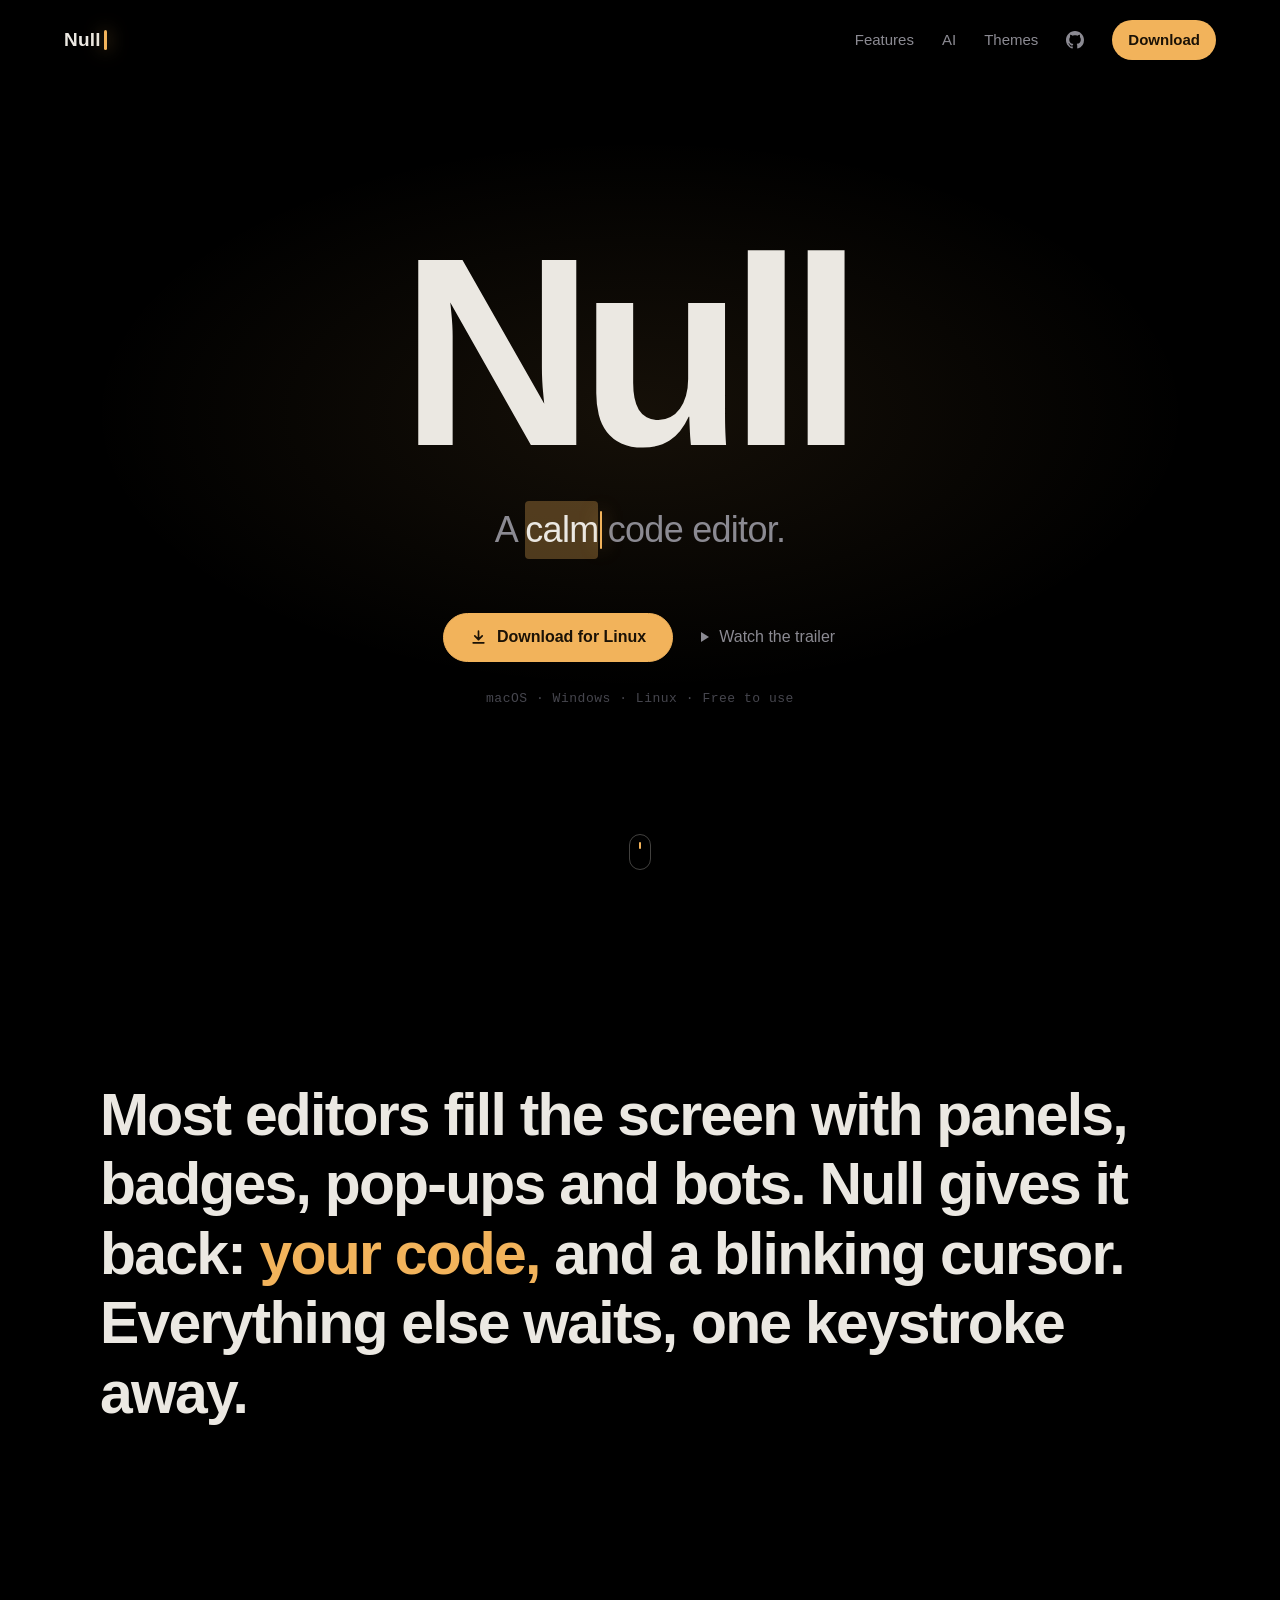
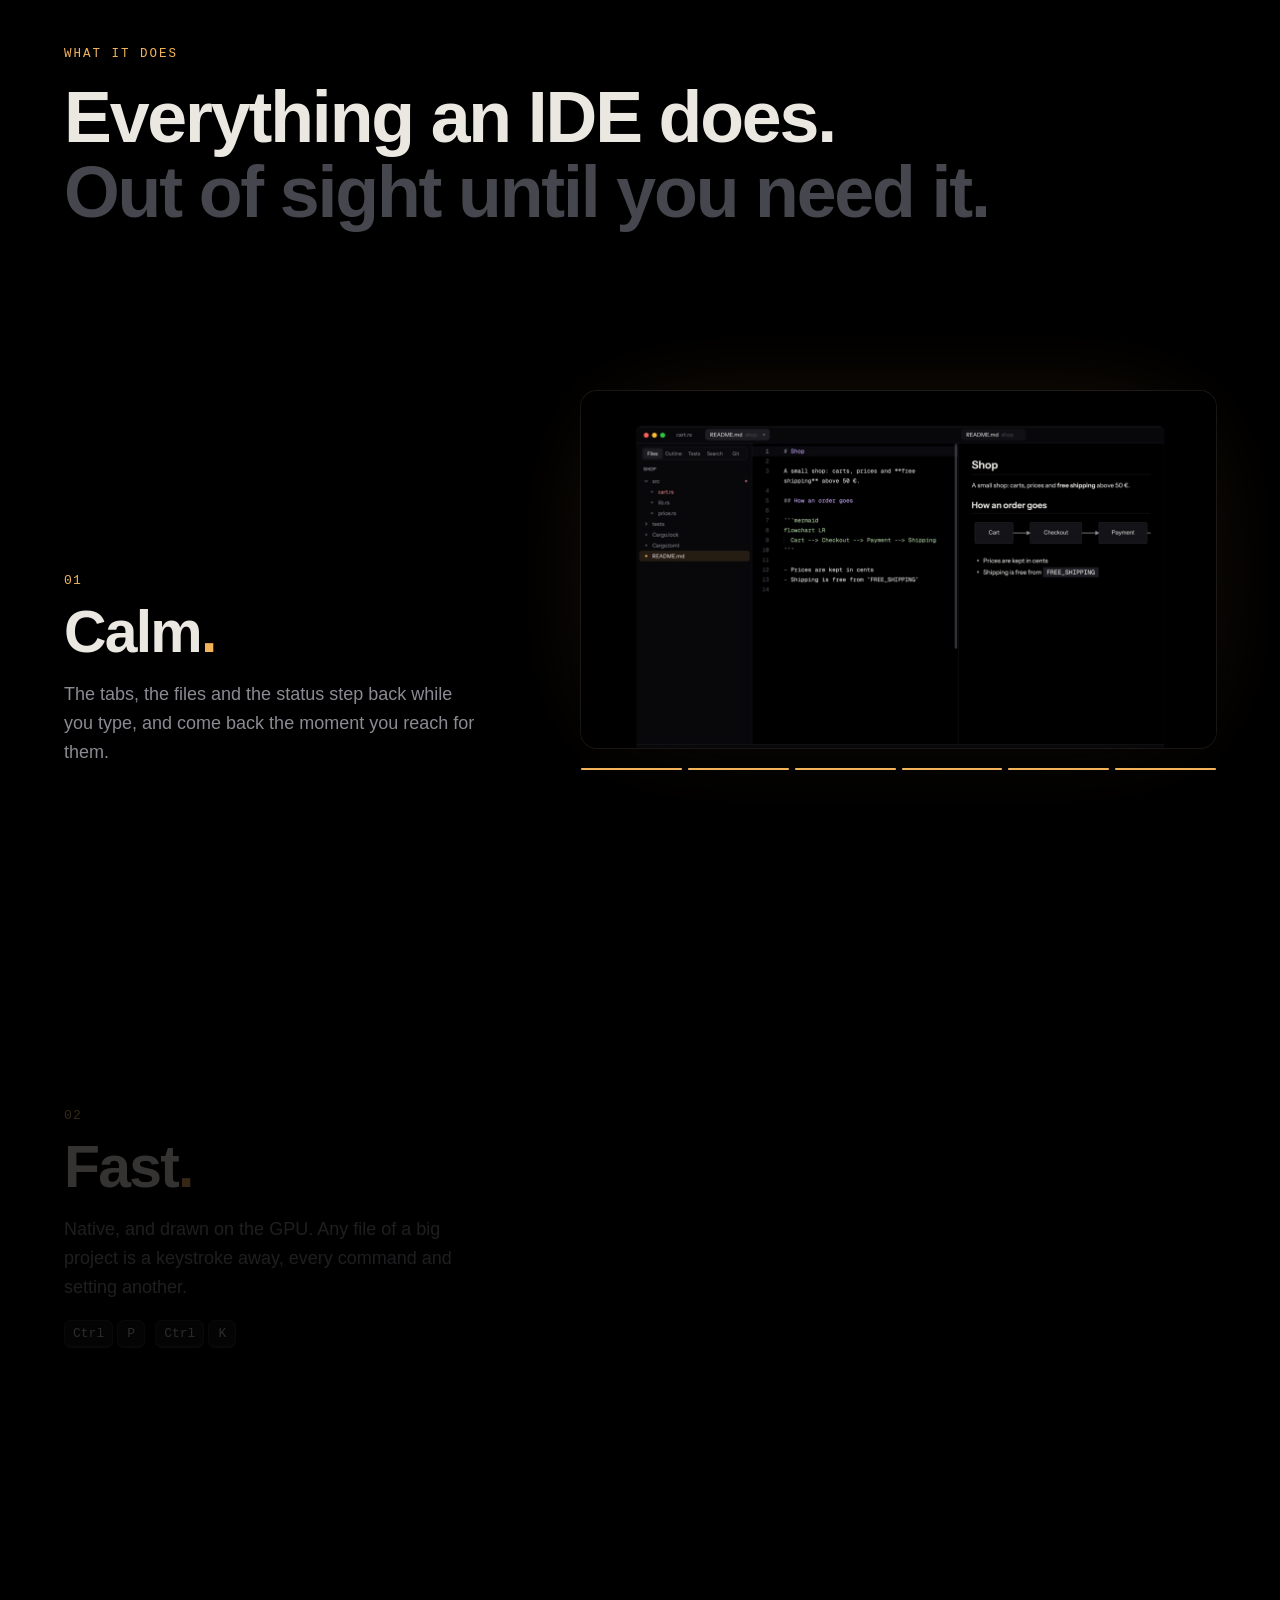
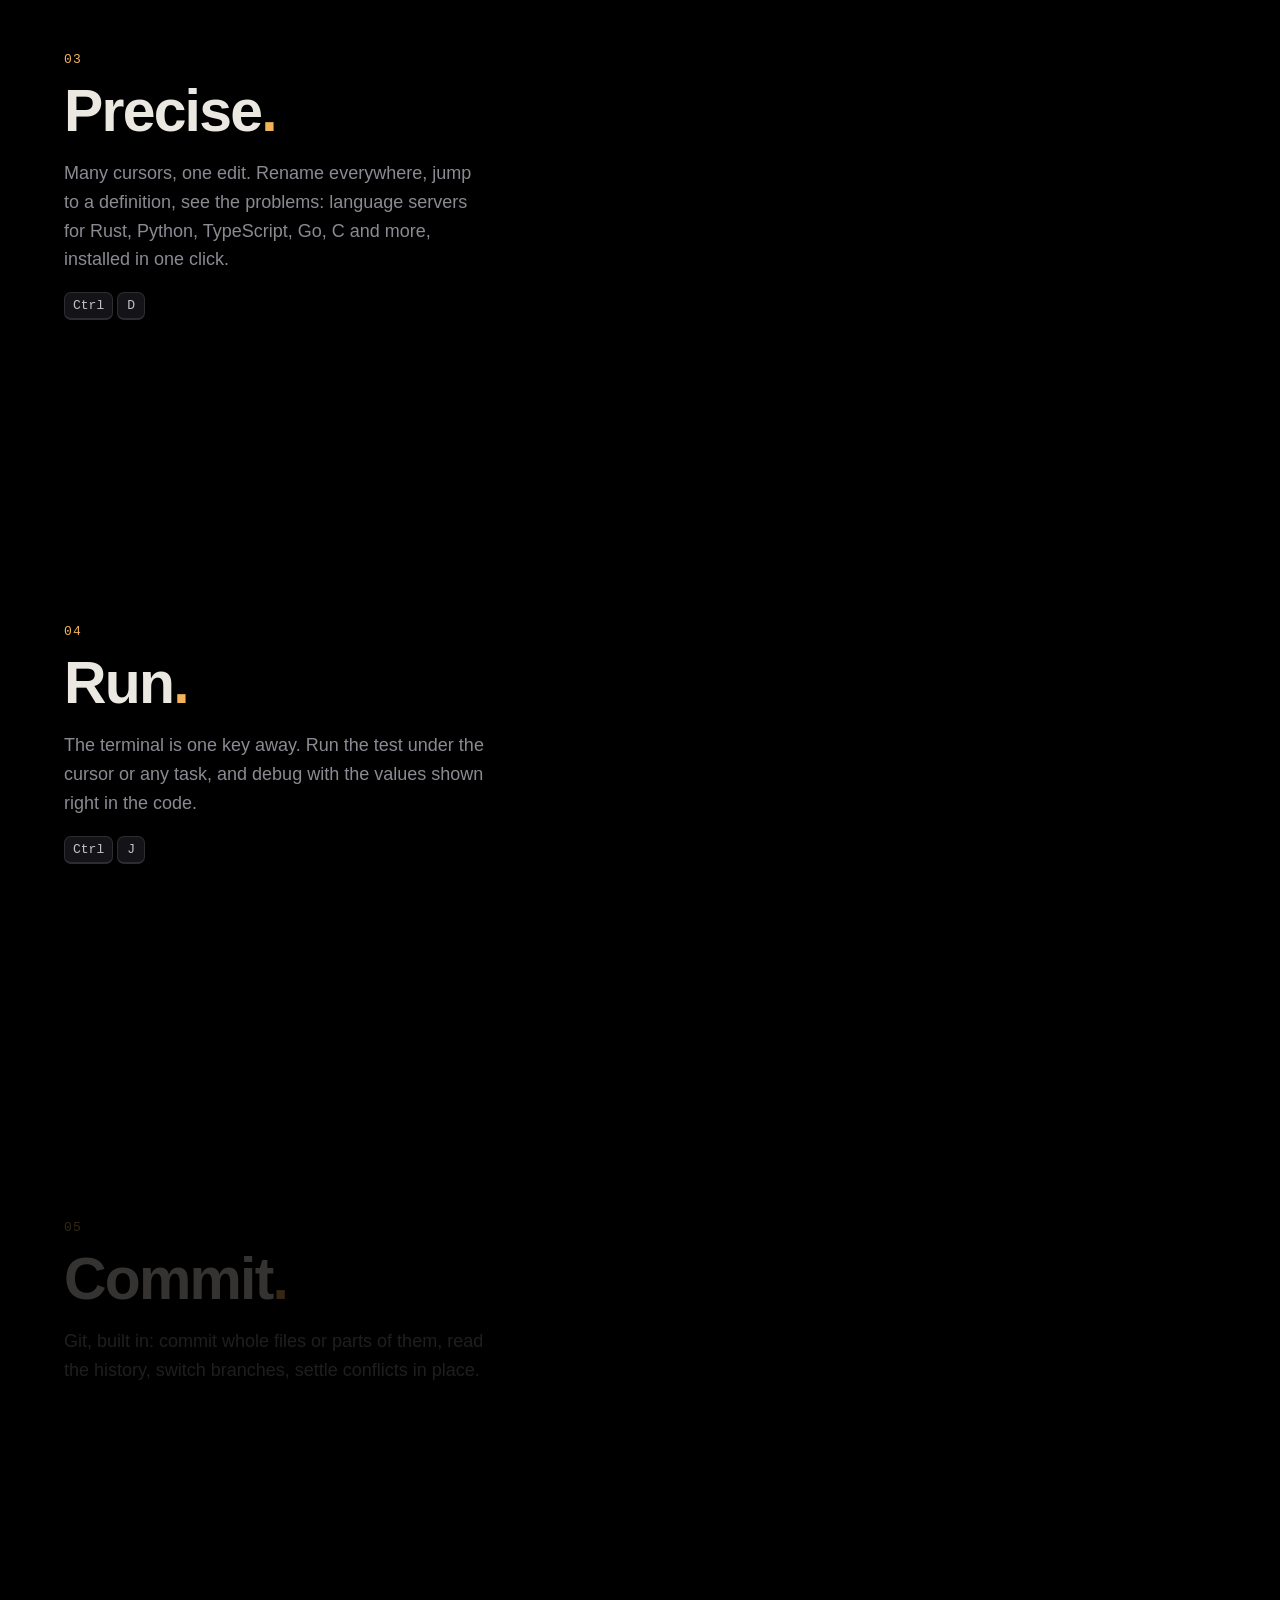
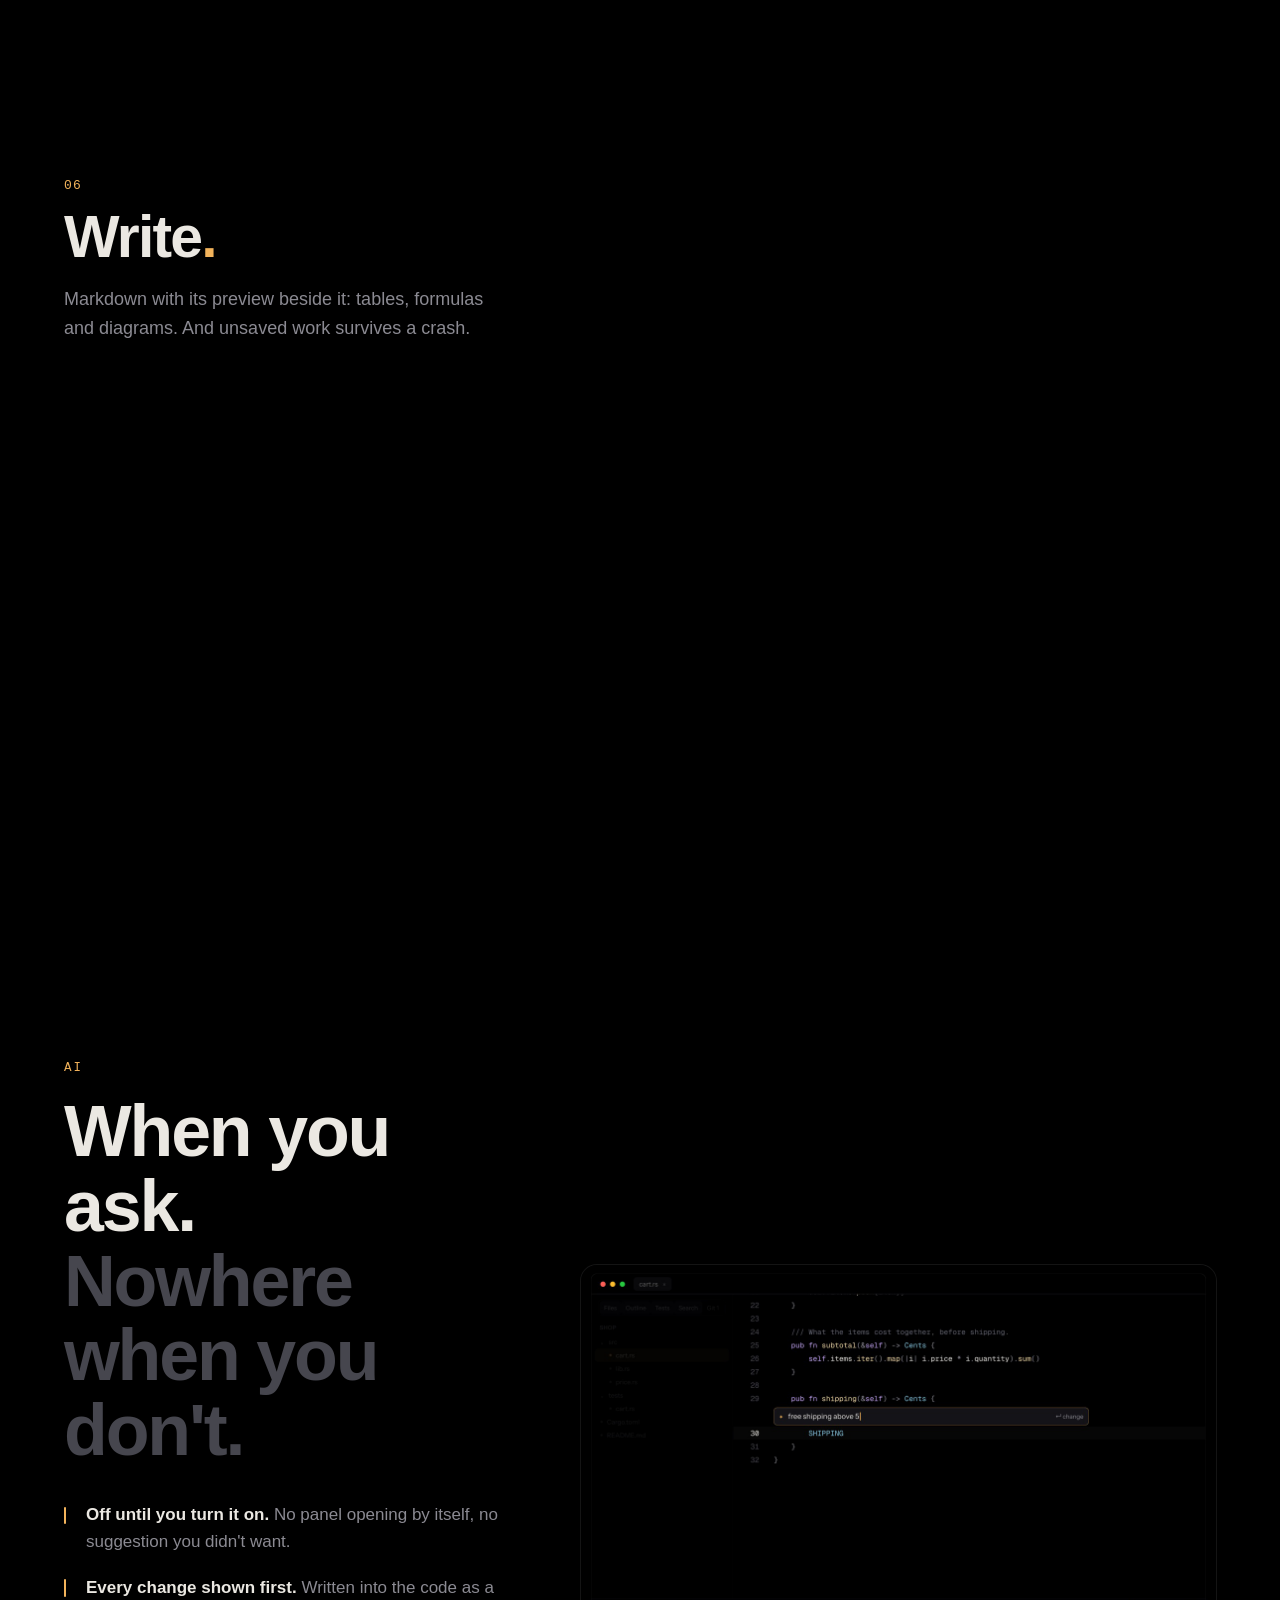
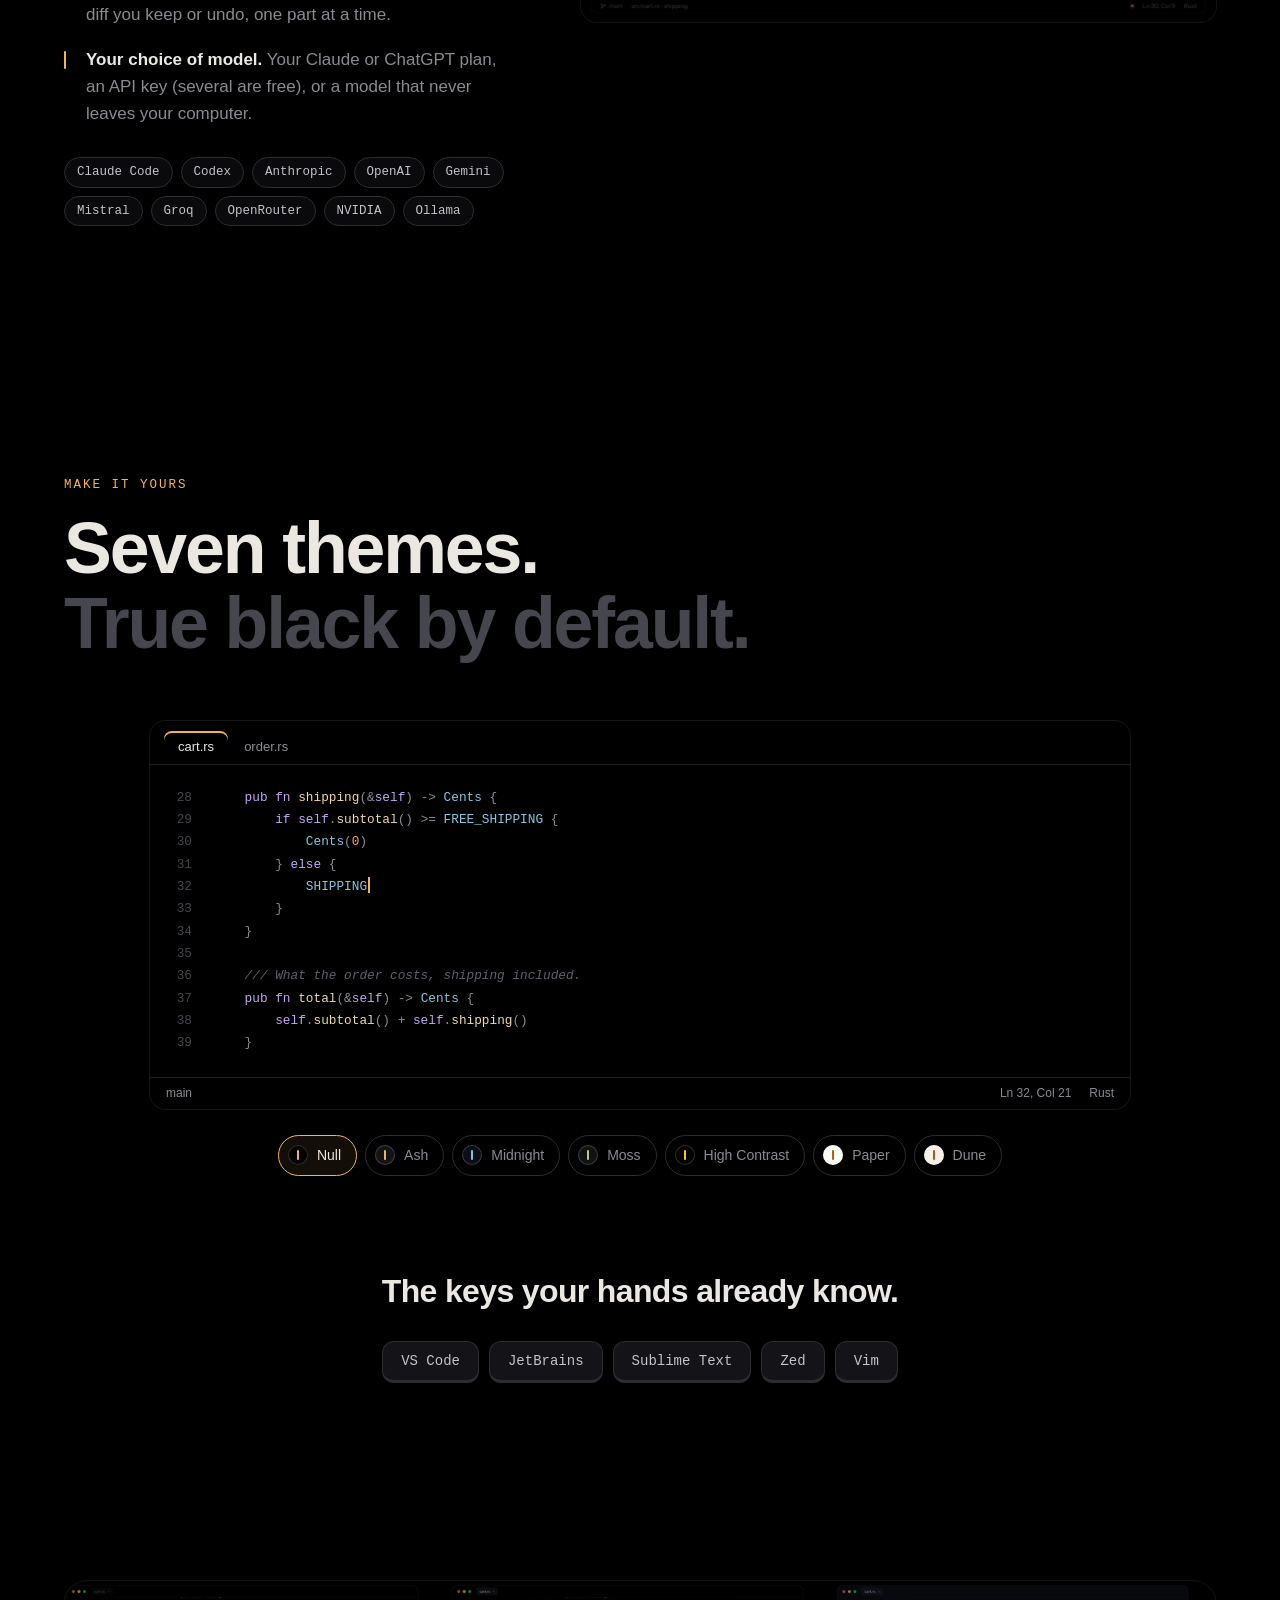
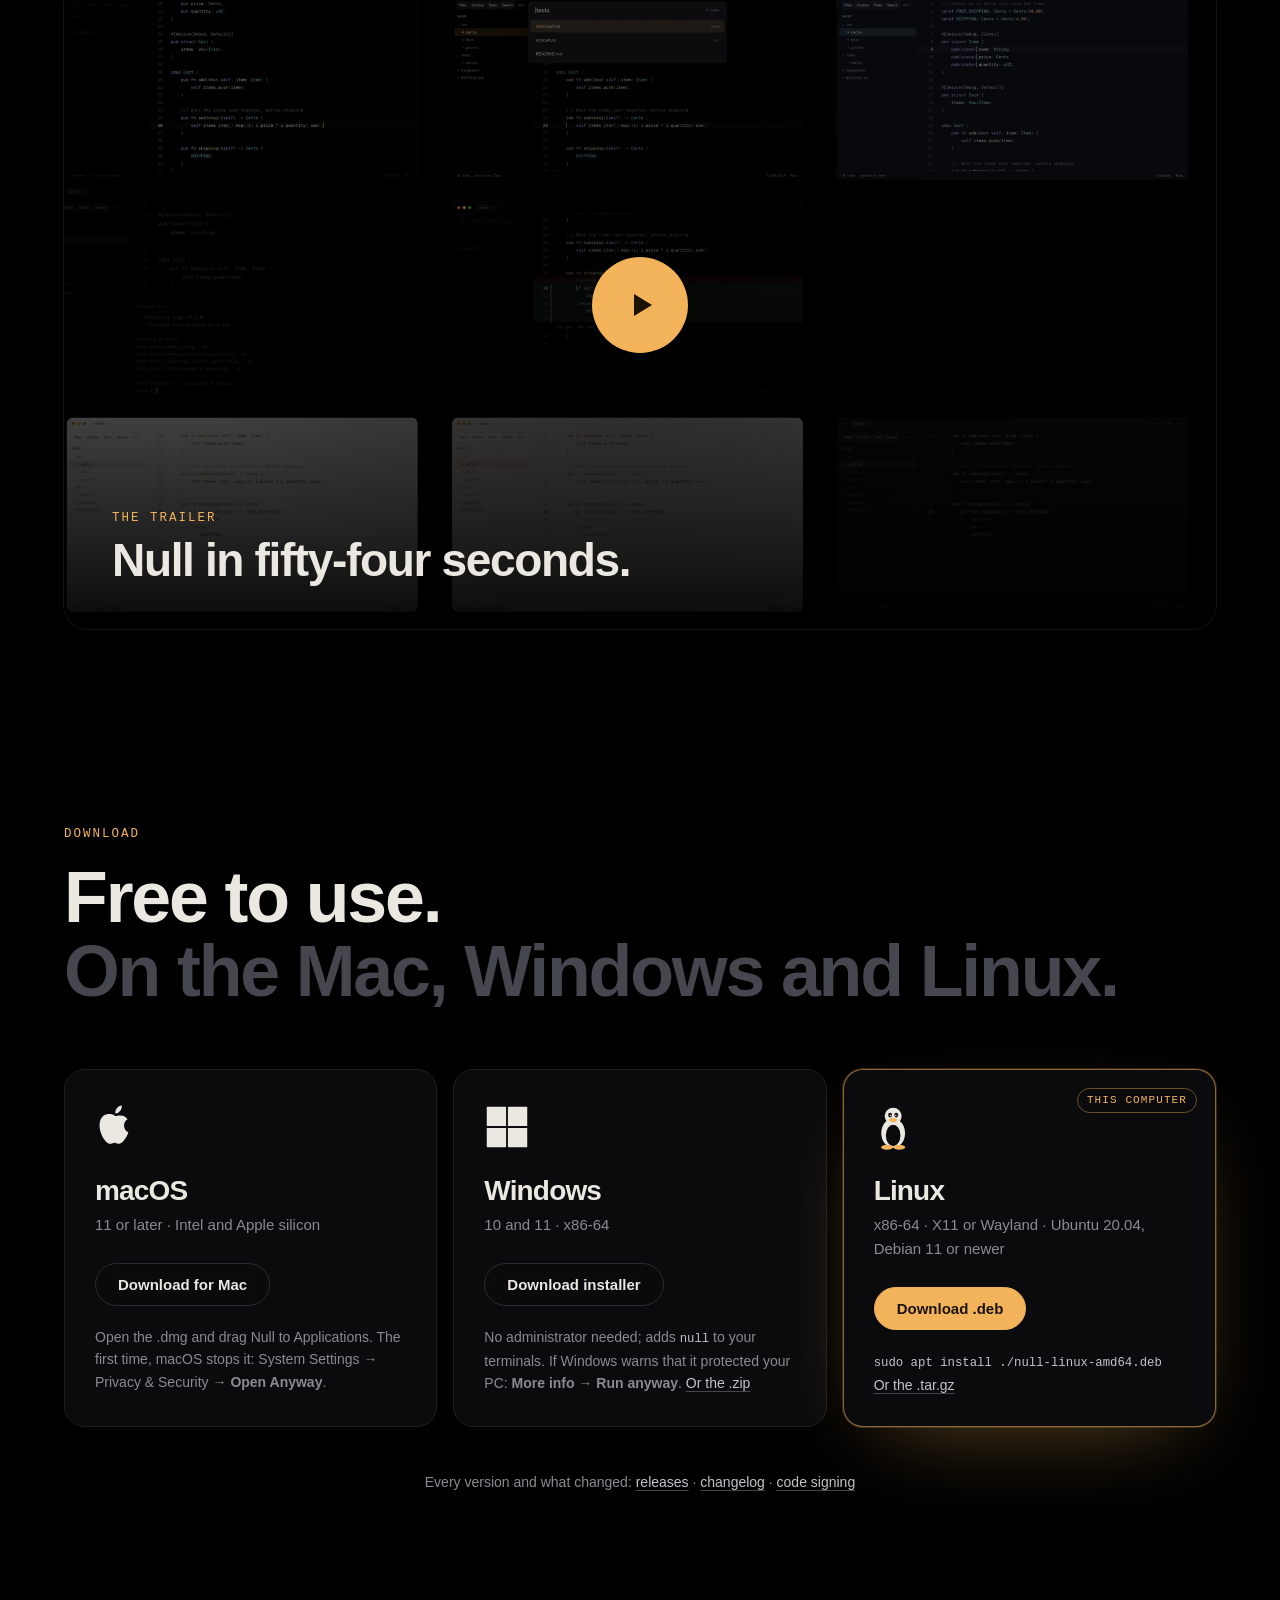
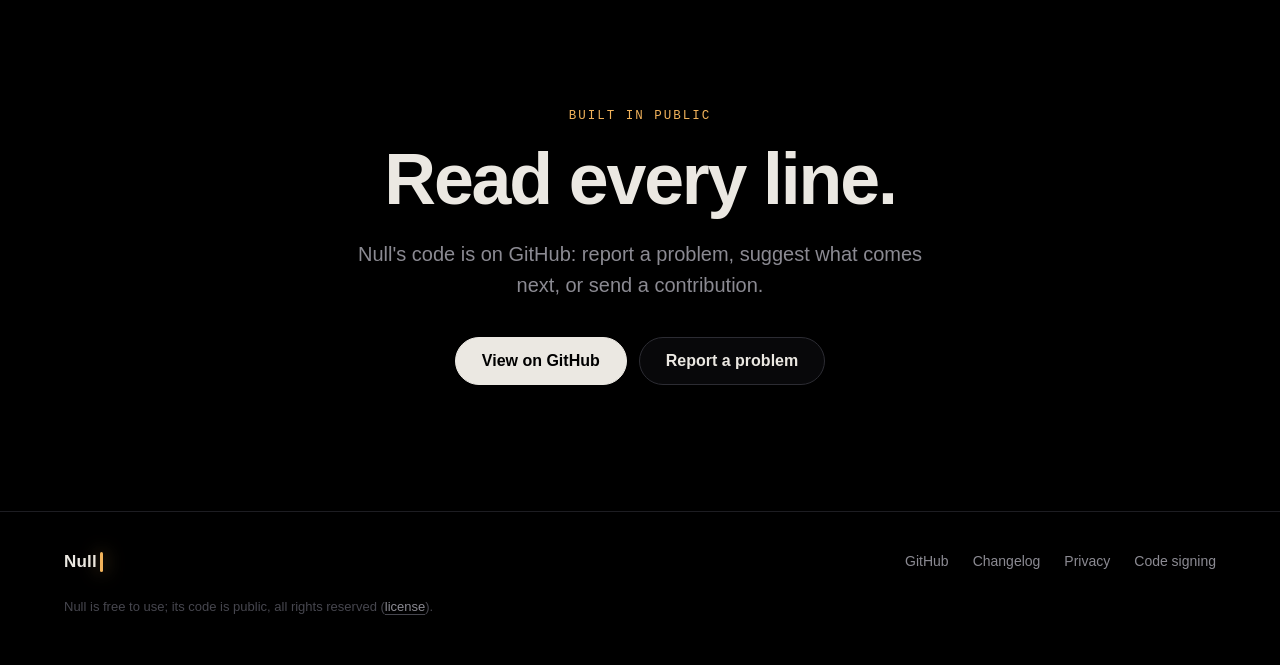
==== commit 159565d2: "What else kept Null from opening: a window that can't be made, stale Wayland, odd file names, slow w" ====
--- a/site/index.html
+++ b/site/index.html
@@ -174,7 +174,7 @@
           <h3>macOS</h3>
           <p class="req">11 or later · Intel and Apple silicon</p>
           <a class="button primary" href="https://github.com/ShortPlanet3058/null-ide/releases/latest/download/Null-macos.dmg">Download for Mac</a>
-          <p class="how">Open the .dmg and drag Null to Applications.</p>
+          <p class="how">Open the .dmg and drag Null to Applications. The first time, macOS stops it: System Settings → Privacy &amp; Security → <b>Open Anyway</b>.</p>
         </div>
         <div class="platform reveal" data-os="windows">
           <span class="yours-badge">This computer</span>
@@ -182,13 +182,13 @@
           <h3>Windows</h3>
           <p class="req">10 and 11 · x86-64</p>
           <a class="button primary" href="https://github.com/ShortPlanet3058/null-ide/releases/latest/download/null-windows-x86_64-setup.exe">Download installer</a>
-          <p class="how">No administrator needed; adds <code>null</code> to your terminals. <a href="https://github.com/ShortPlanet3058/null-ide/releases/latest/download/null-windows-x86_64.zip">Or the .zip</a></p>
+          <p class="how">No administrator needed; adds <code>null</code> to your terminals. If Windows warns that it protected your PC: <b>More info → Run anyway</b>. <a href="https://github.com/ShortPlanet3058/null-ide/releases/latest/download/null-windows-x86_64.zip">Or the .zip</a></p>
         </div>
         <div class="platform reveal" data-os="linux">
           <span class="yours-badge">This computer</span>
           <svg class="logo" viewBox="0 0 100 120" aria-hidden="true"><ellipse cx="50" cy="76" rx="31" ry="38" fill="currentColor"/><ellipse cx="50" cy="82" rx="19" ry="28" fill="var(--card)"/><circle cx="50" cy="32" r="22" fill="currentColor"/><ellipse cx="42" cy="29" rx="5" ry="6.5" fill="var(--card)"/><ellipse cx="58" cy="29" rx="5" ry="6.5" fill="var(--card)"/><circle cx="43" cy="30" r="2" fill="currentColor"/><circle cx="57" cy="30" r="2" fill="currentColor"/><ellipse cx="50" cy="42" rx="10" ry="5.5" fill="var(--amber)"/><ellipse cx="34" cy="113" rx="15" ry="6.5" fill="var(--amber)"/><ellipse cx="66" cy="113" rx="15" ry="6.5" fill="var(--amber)"/></svg>
           <h3>Linux</h3>
-          <p class="req">x86-64 · X11 or Wayland</p>
+          <p class="req">x86-64 · X11 or Wayland · Ubuntu 20.04, Debian 11 or newer</p>
           <a class="button primary" href="https://github.com/ShortPlanet3058/null-ide/releases/latest/download/null-linux-amd64.deb">Download .deb</a>
           <p class="how"><code>sudo apt install ./null-linux-amd64.deb</code> <a href="https://github.com/ShortPlanet3058/null-ide/releases/latest/download/null-linux-x86_64.tar.gz">Or the .tar.gz</a></p>
         </div>
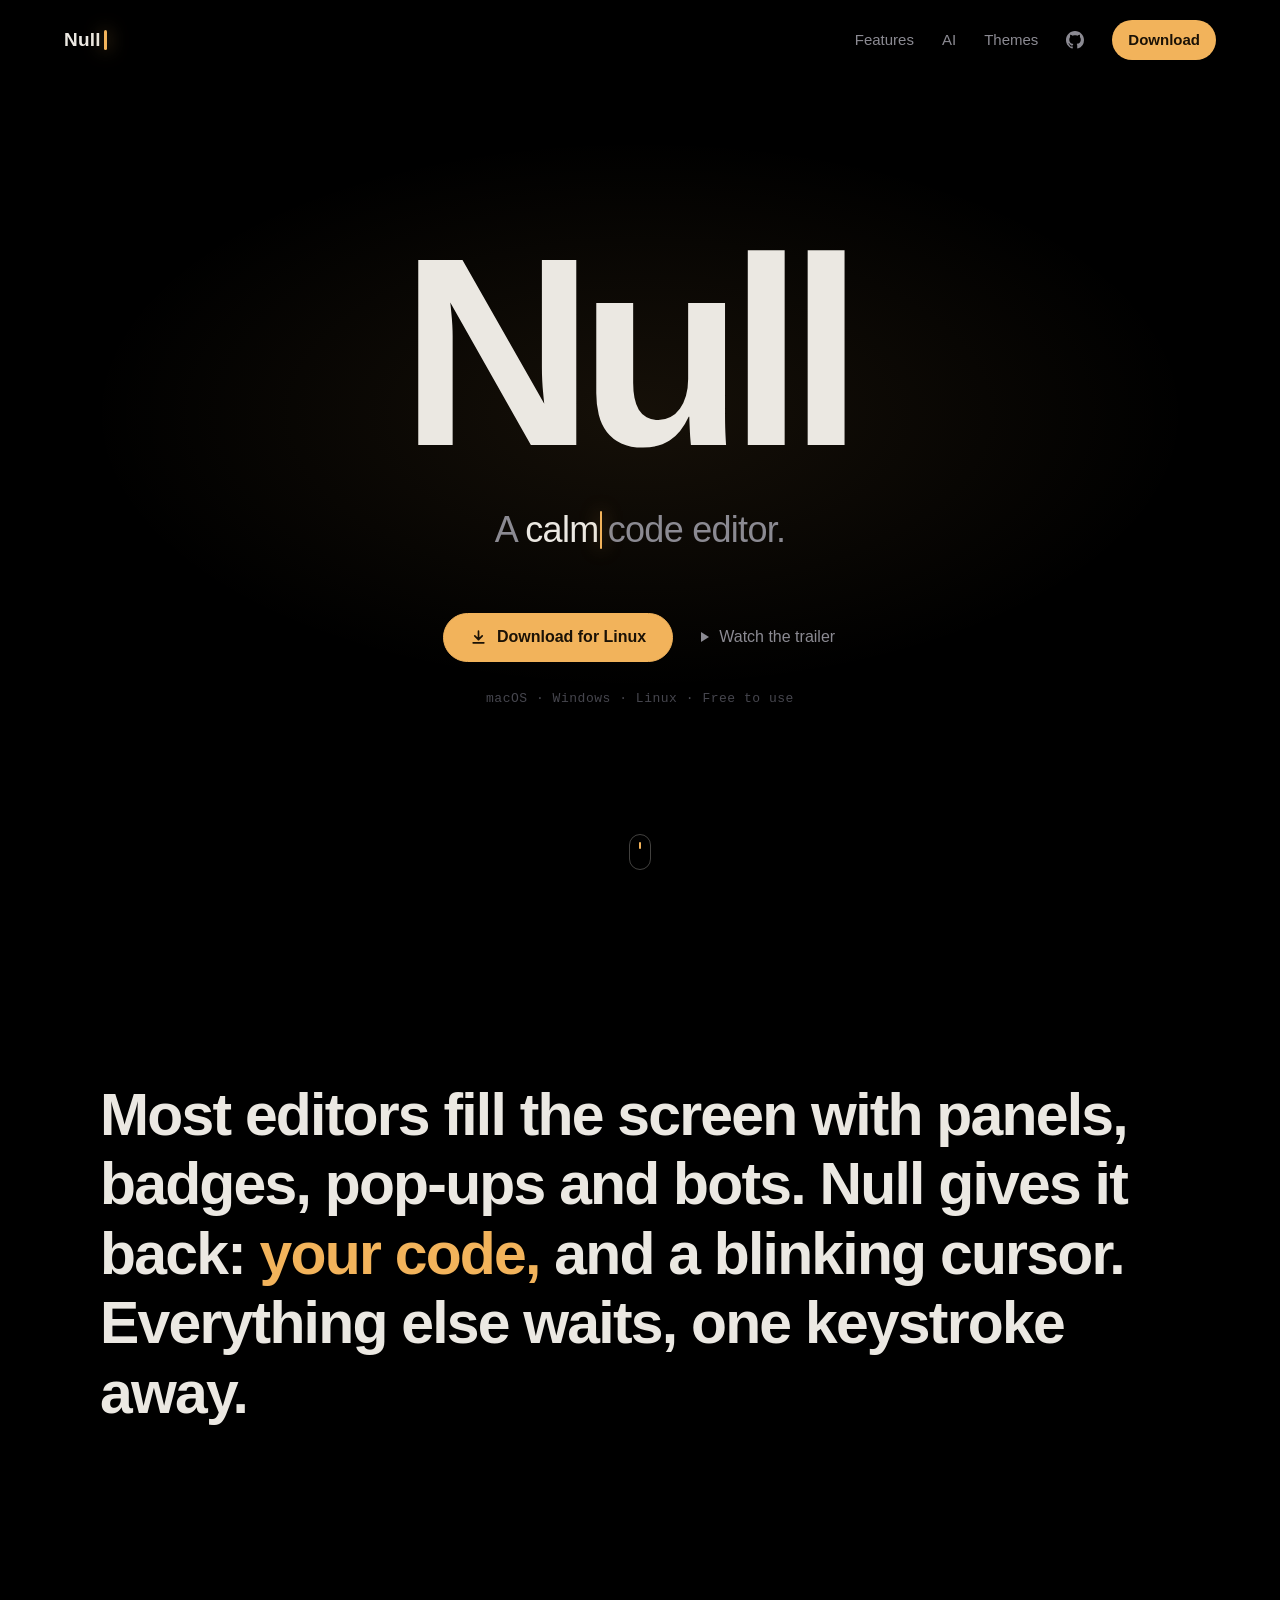
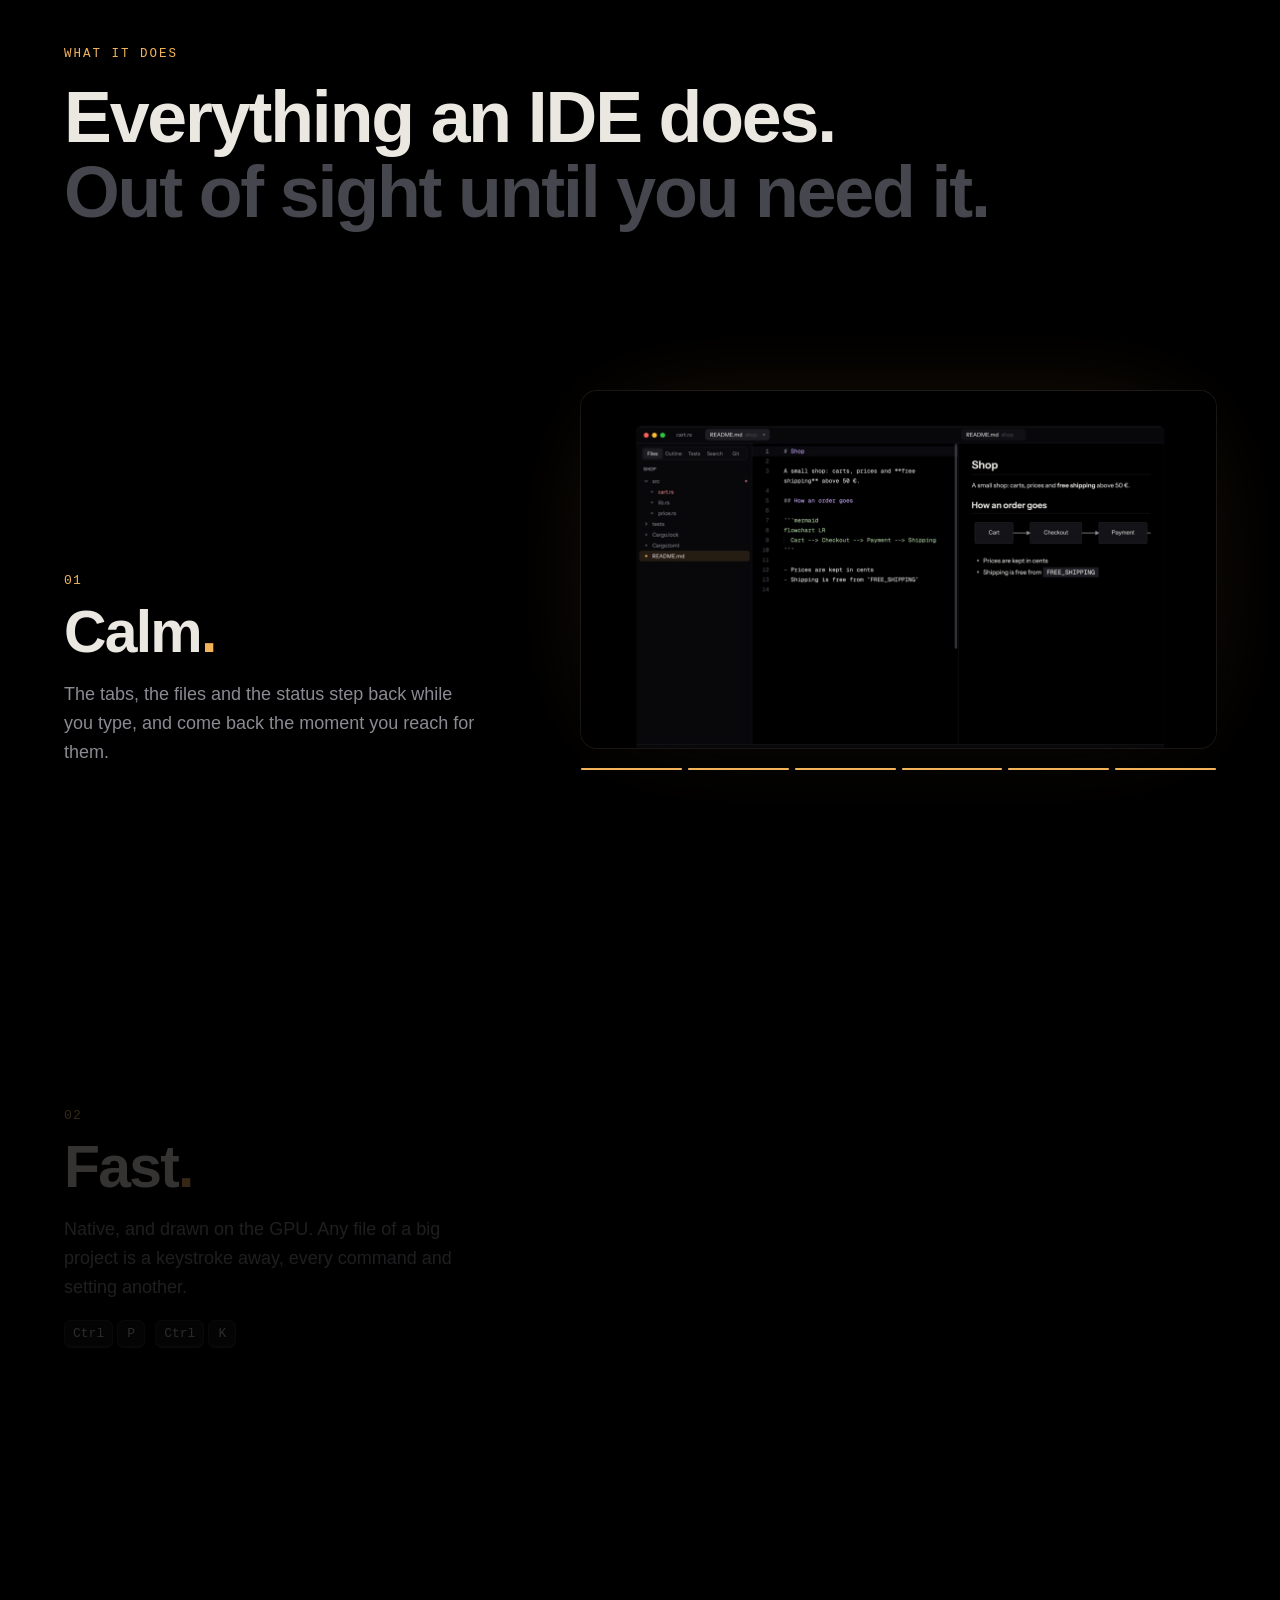
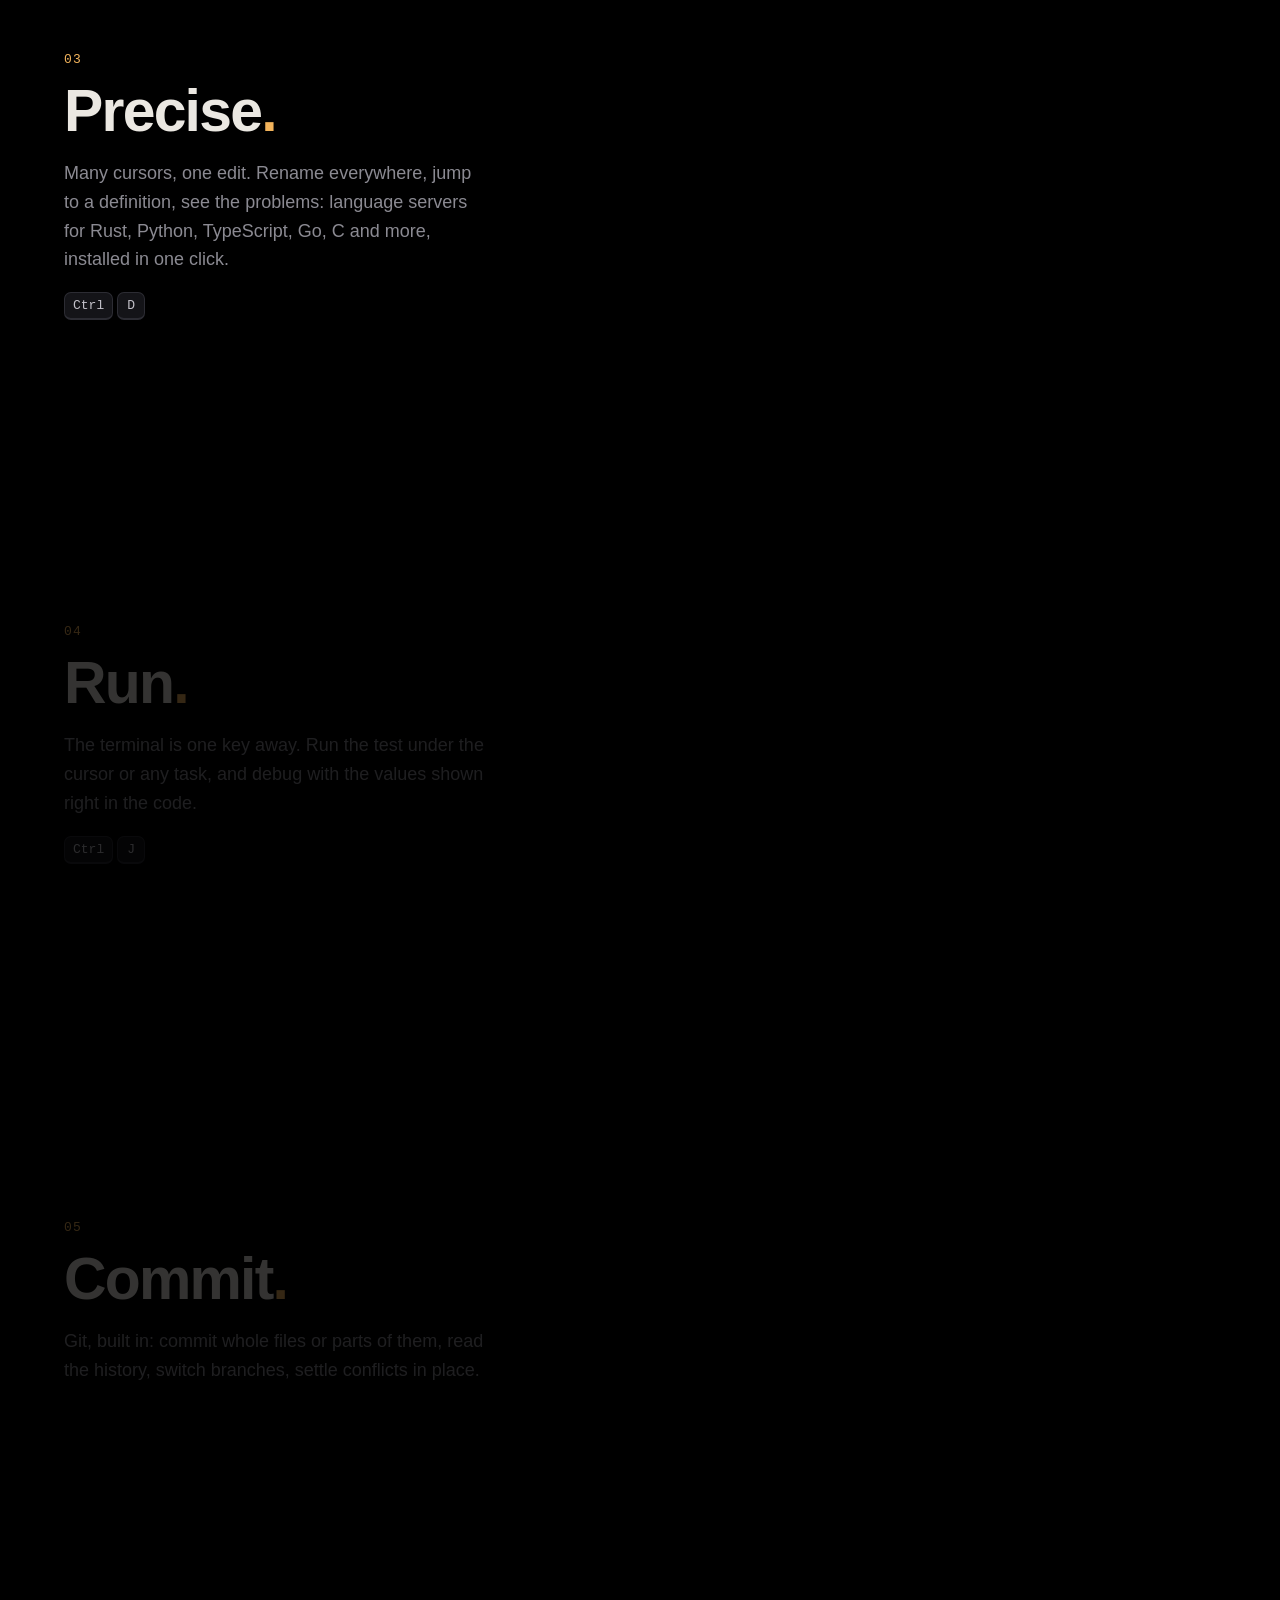
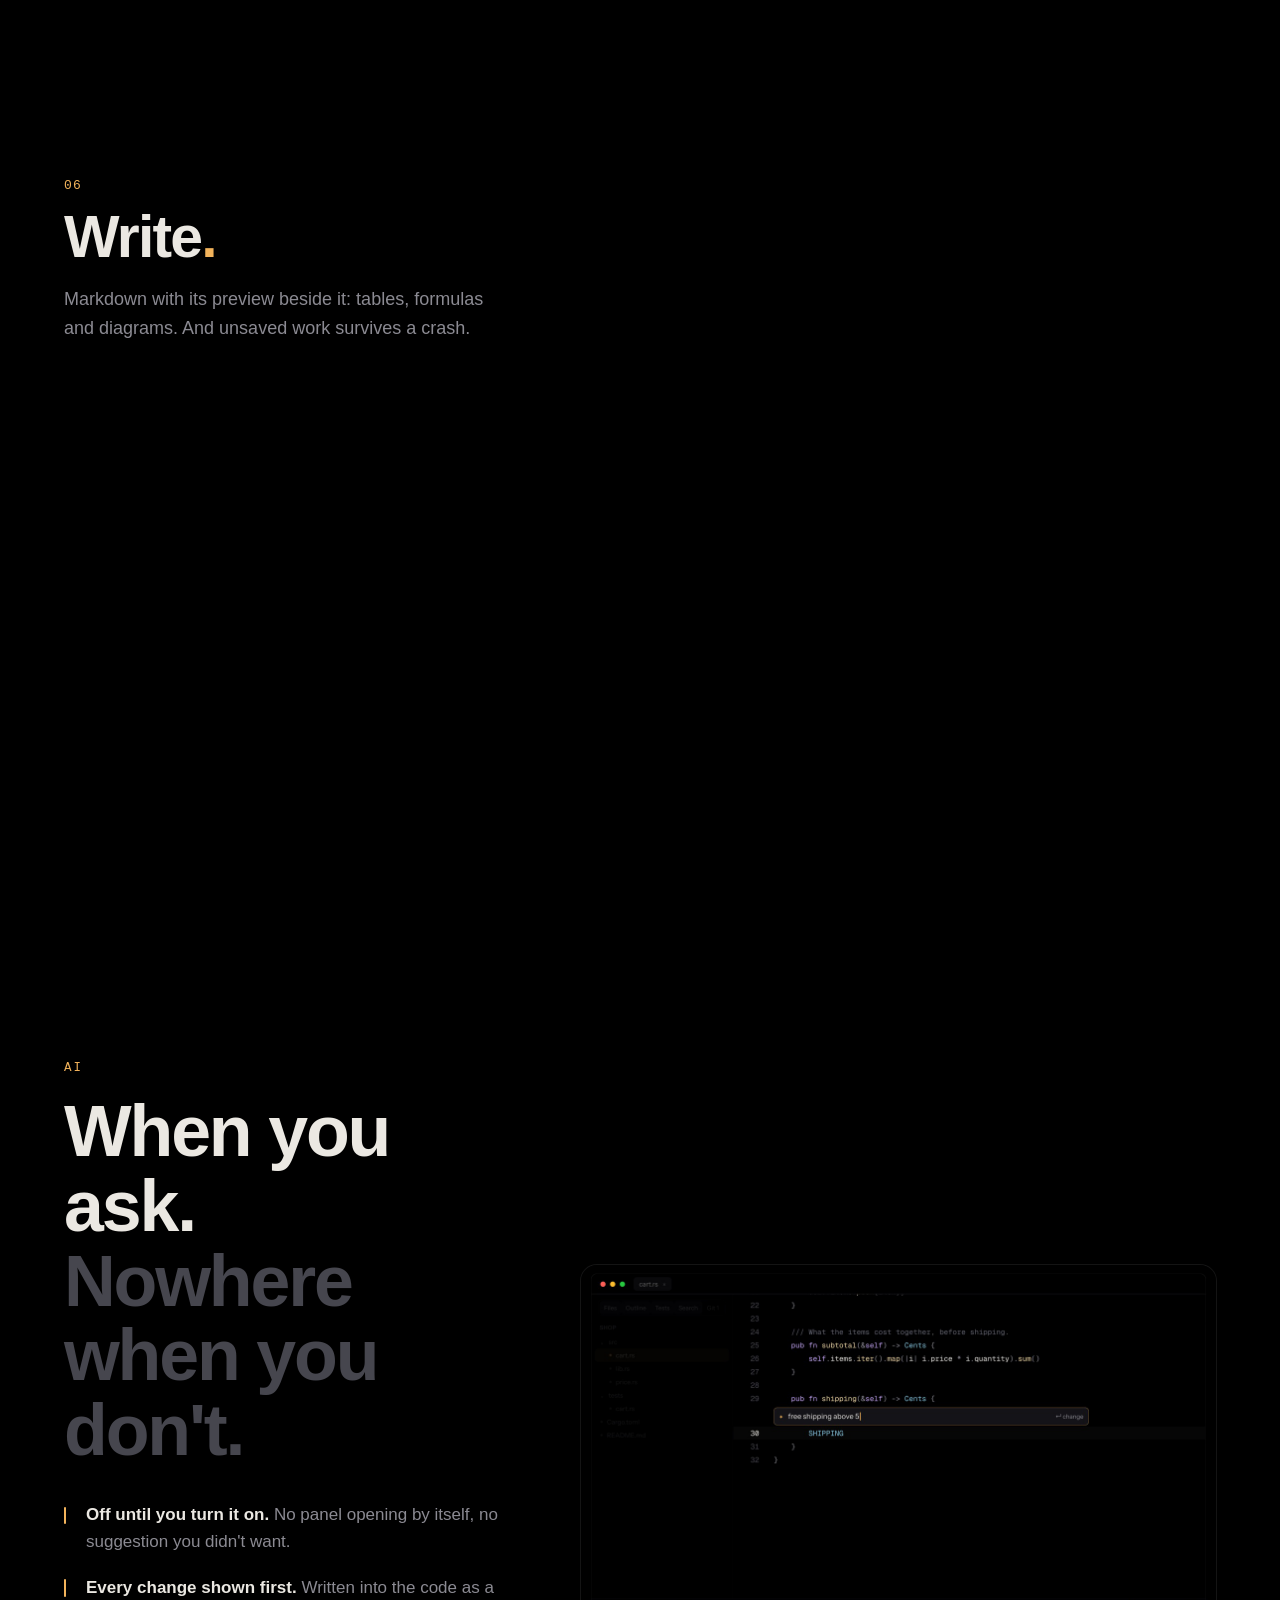
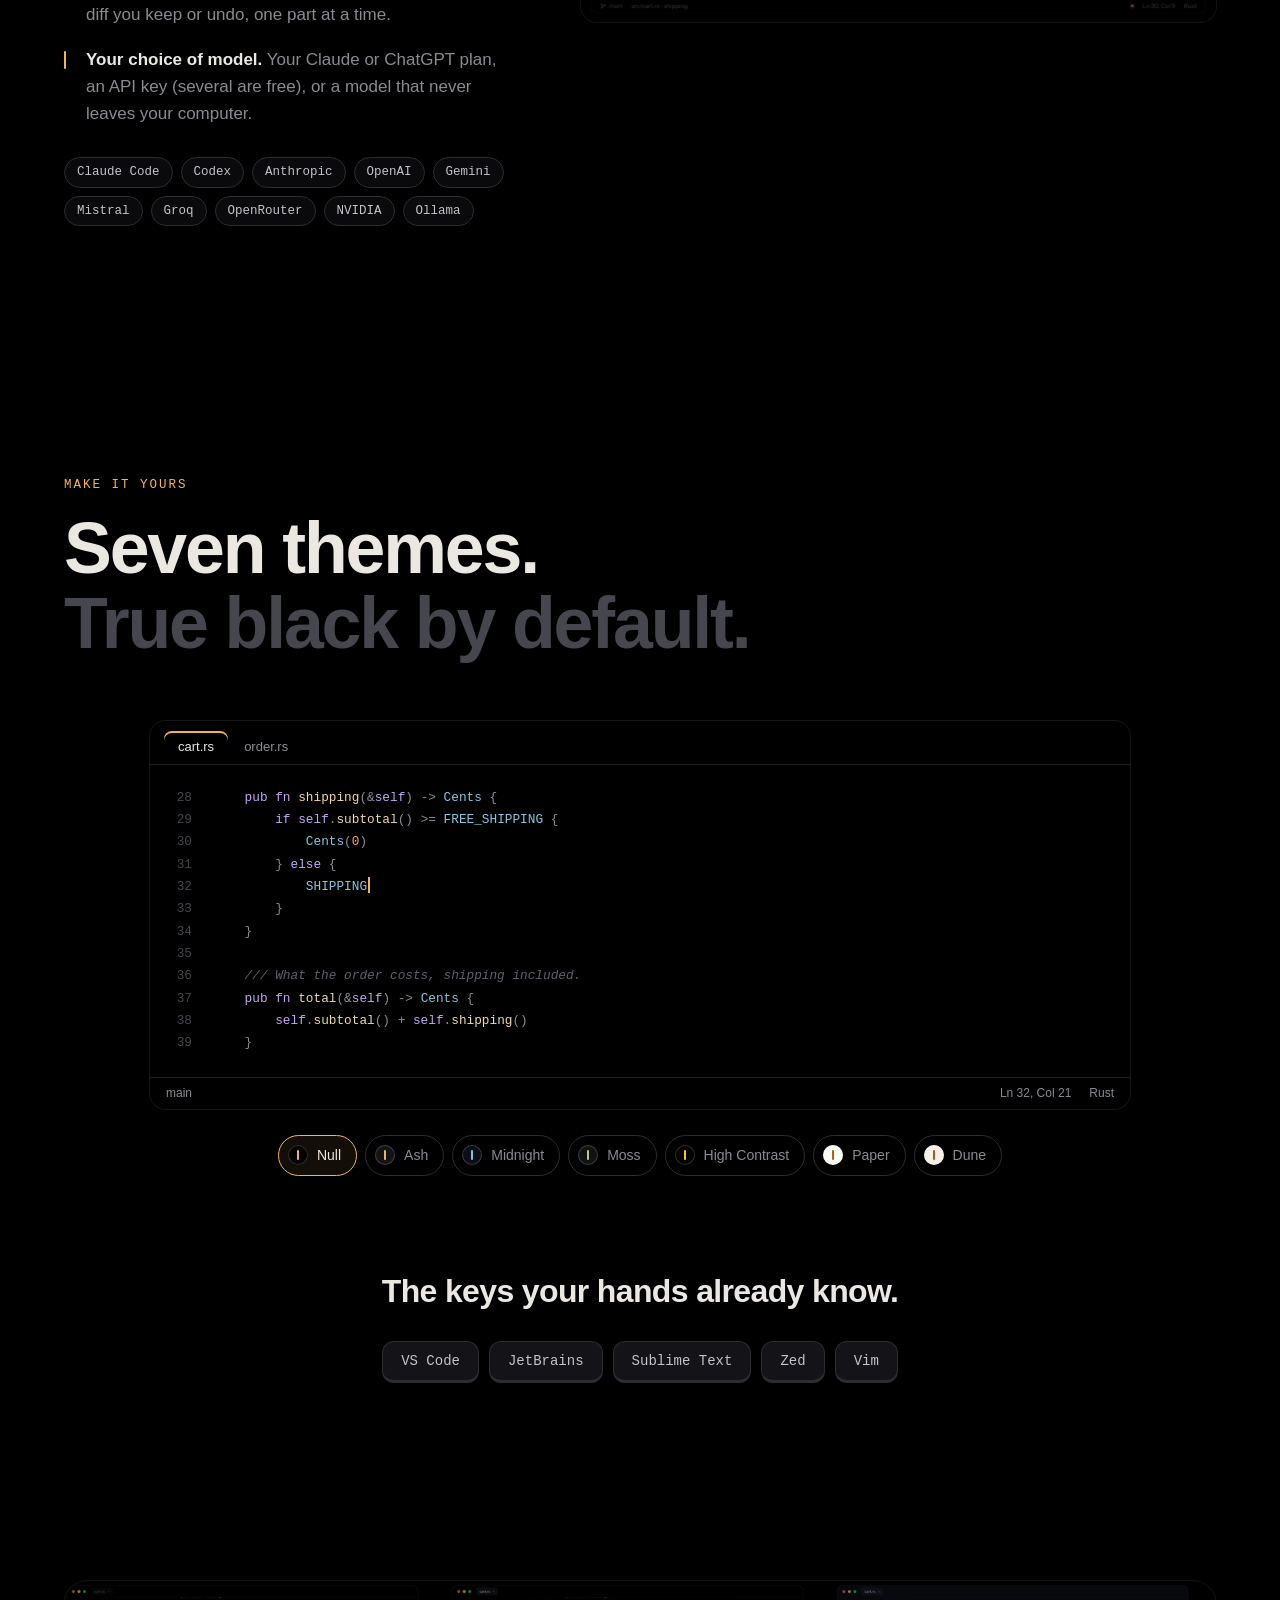
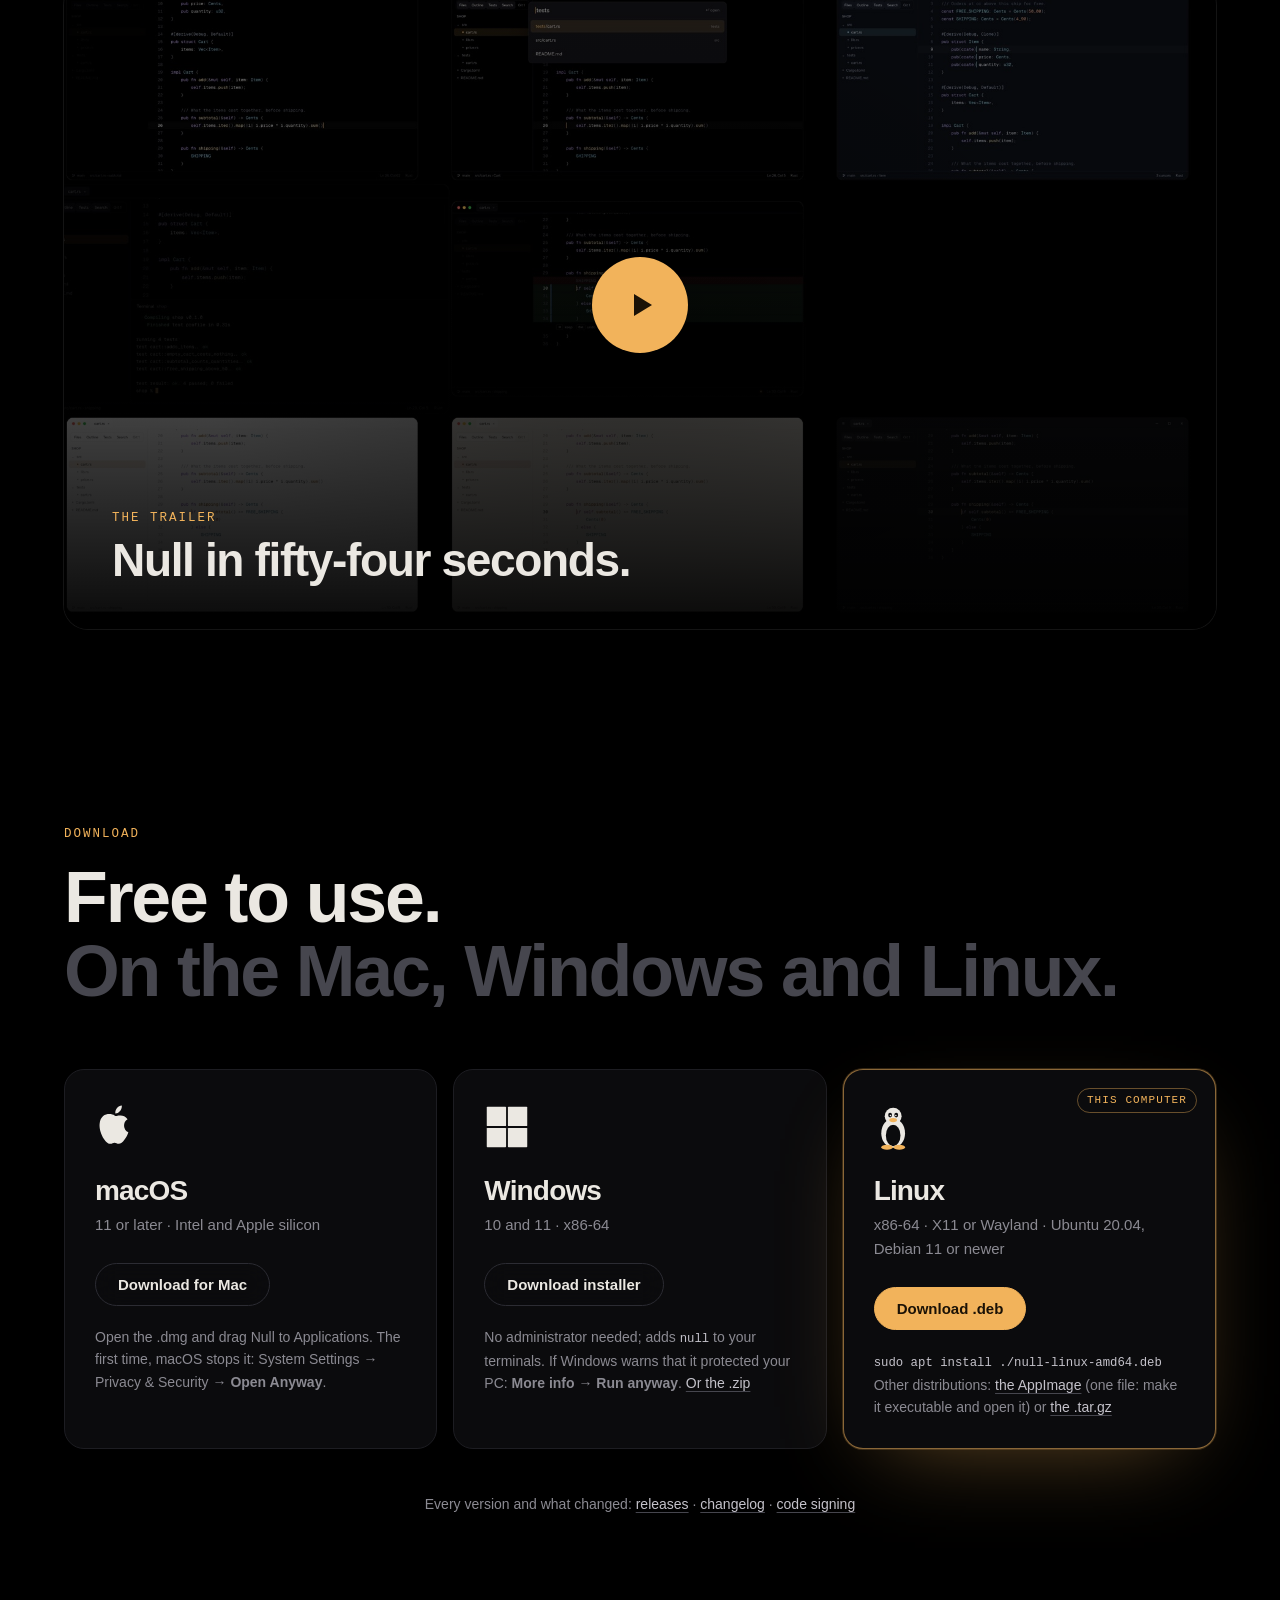
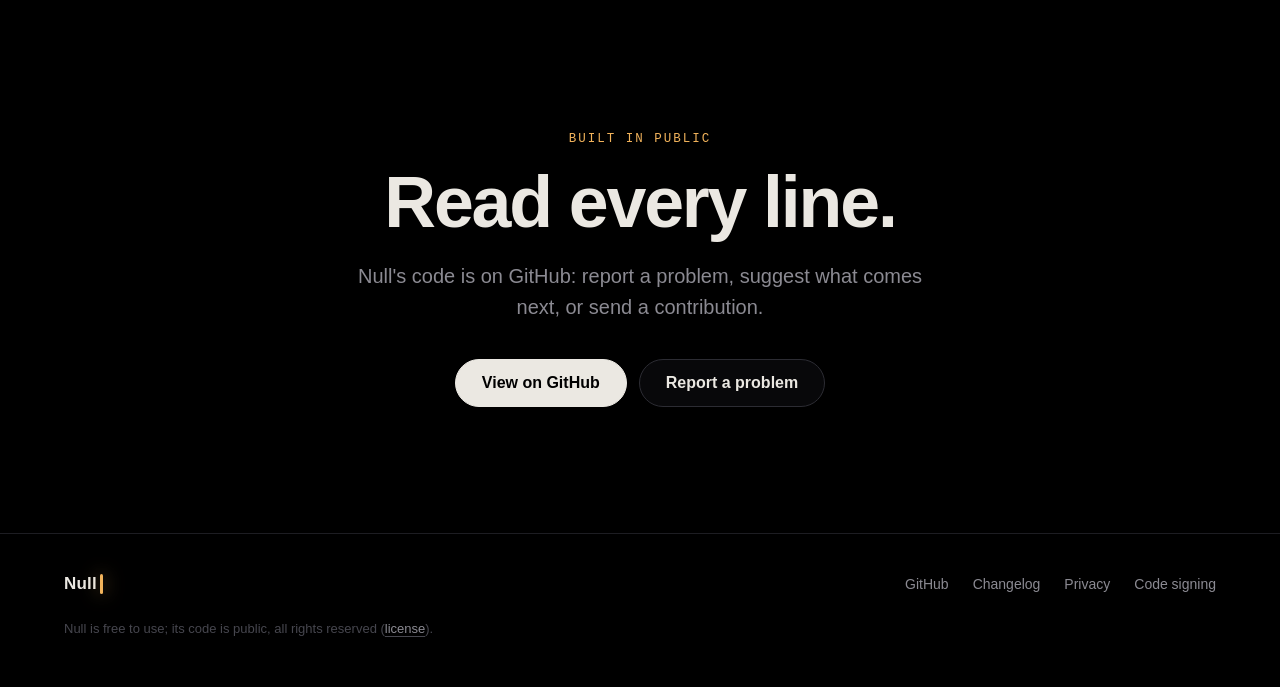
==== commit a7d9d11f: "Linux AppImage: one file, run as it is; it updates itself, hands launches to the Null running, and I" ====
--- a/site/index.html
+++ b/site/index.html
@@ -190,7 +190,7 @@
           <h3>Linux</h3>
           <p class="req">x86-64 · X11 or Wayland · Ubuntu 20.04, Debian 11 or newer</p>
           <a class="button primary" href="https://github.com/ShortPlanet3058/null-ide/releases/latest/download/null-linux-amd64.deb">Download .deb</a>
-          <p class="how"><code>sudo apt install ./null-linux-amd64.deb</code> <a href="https://github.com/ShortPlanet3058/null-ide/releases/latest/download/null-linux-x86_64.tar.gz">Or the .tar.gz</a></p>
+          <p class="how"><code>sudo apt install ./null-linux-amd64.deb</code> Other distributions: <a href="https://github.com/ShortPlanet3058/null-ide/releases/latest/download/null-linux-x86_64.AppImage">the AppImage</a> (one file: make it executable and open it) or <a href="https://github.com/ShortPlanet3058/null-ide/releases/latest/download/null-linux-x86_64.tar.gz">the .tar.gz</a></p>
         </div>
       </div>
       <p class="small reveal">Every version and what changed: <a href="https://github.com/ShortPlanet3058/null-ide/releases">releases</a> · <a href="https://github.com/ShortPlanet3058/null-ide/blob/main/CHANGELOG.md">changelog</a> · <a href="code-signing.html">code signing</a></p>
